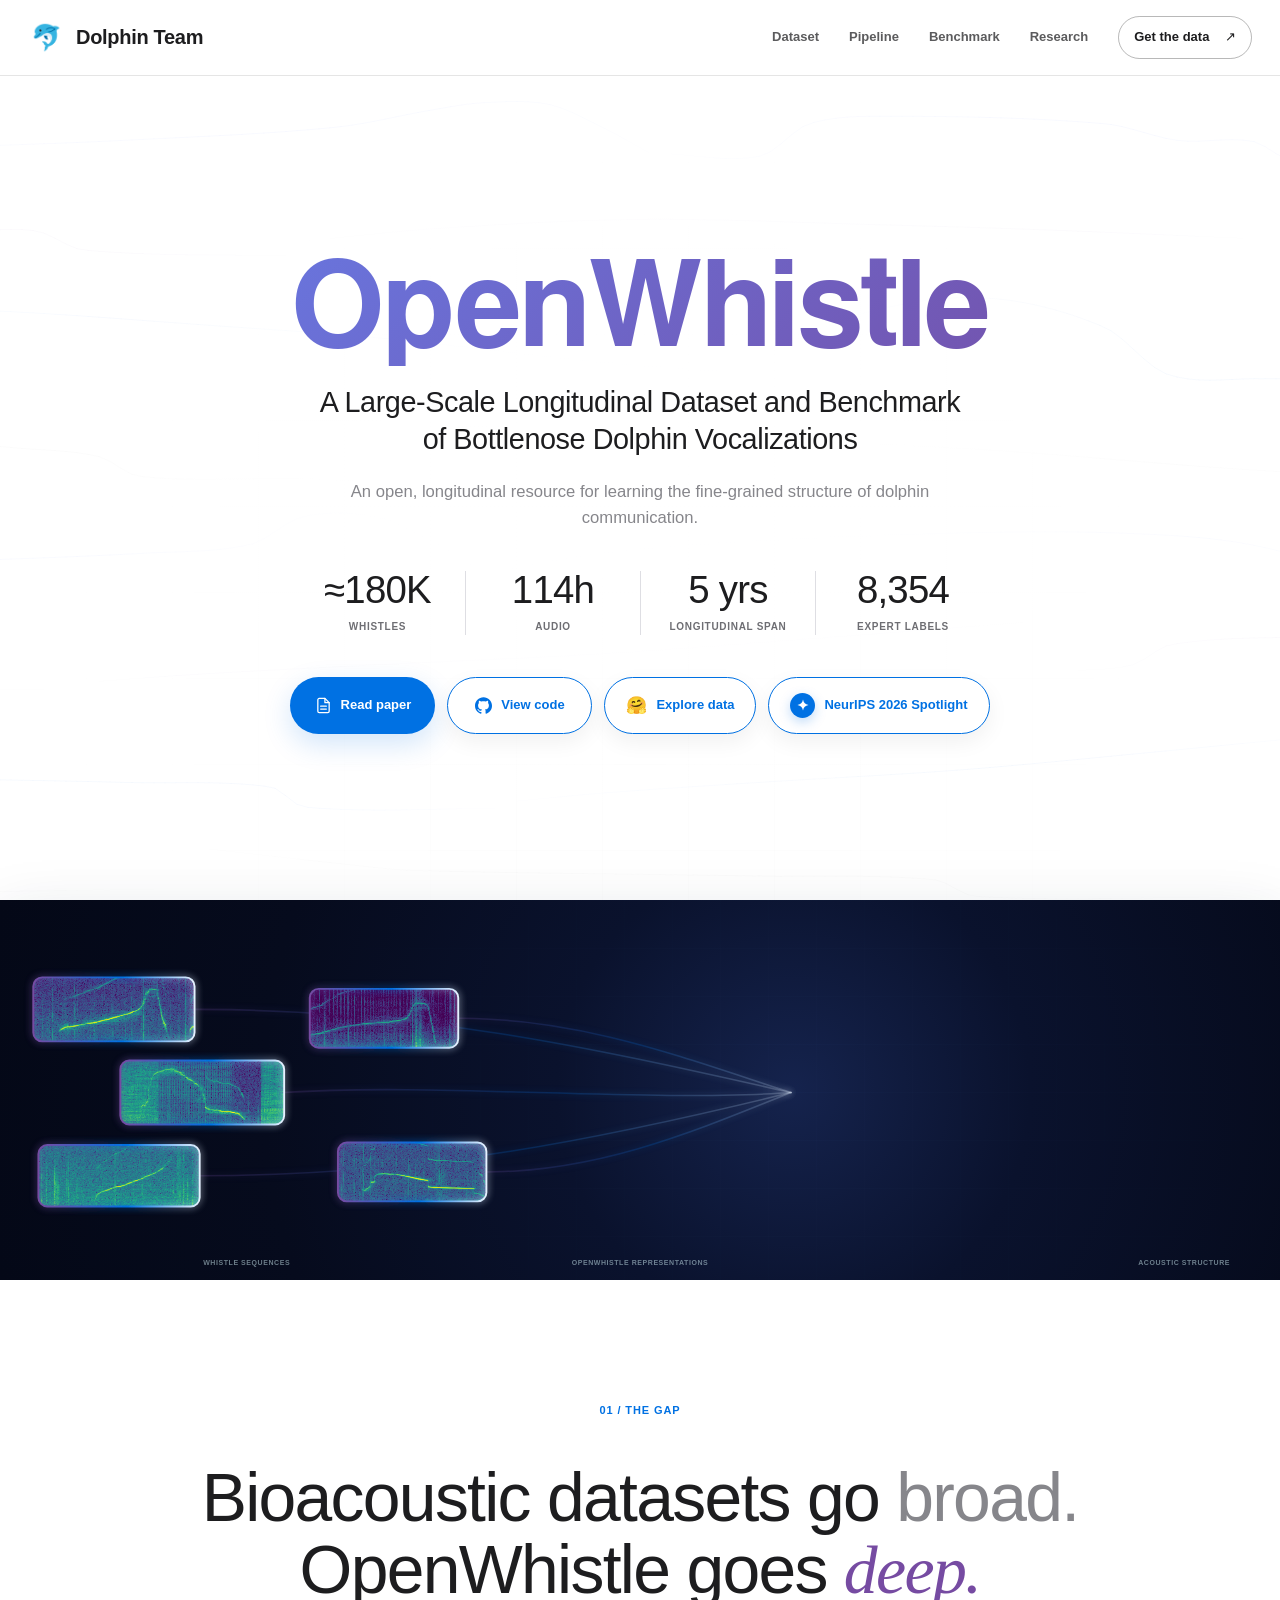
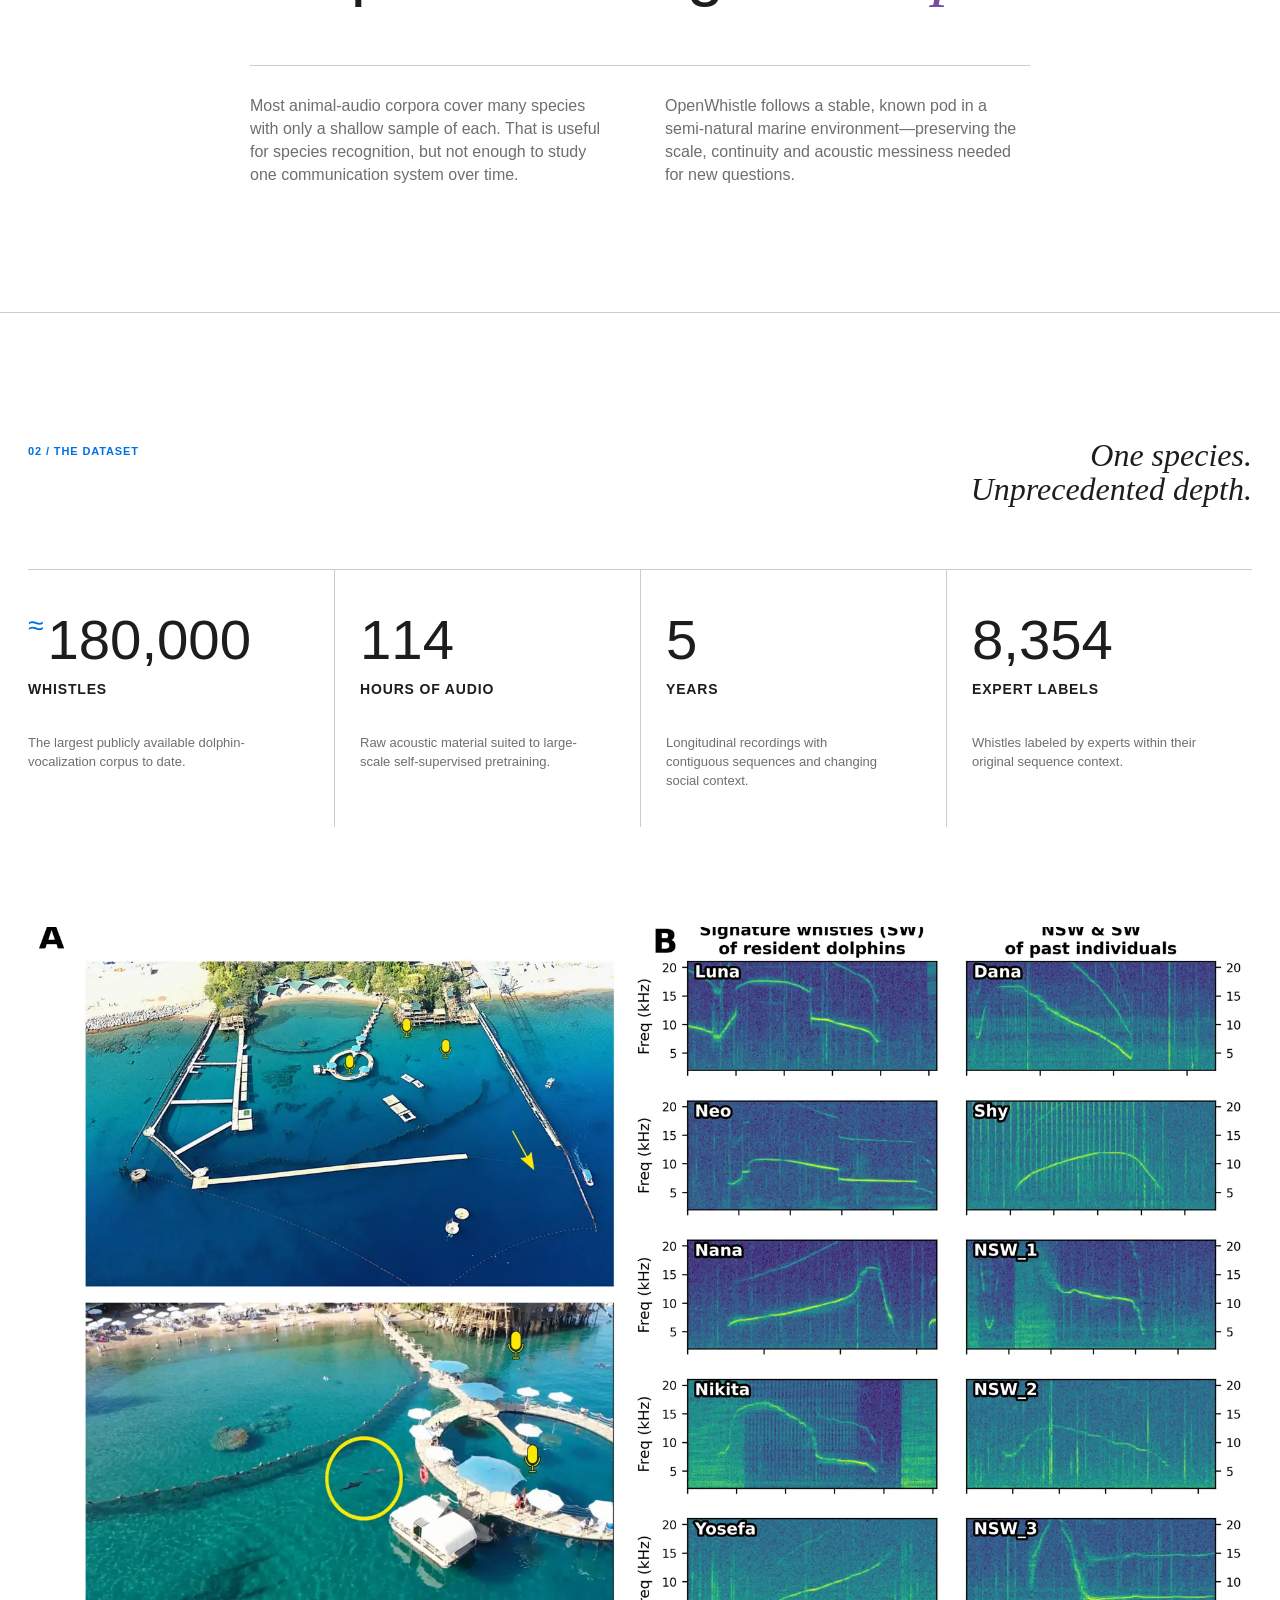
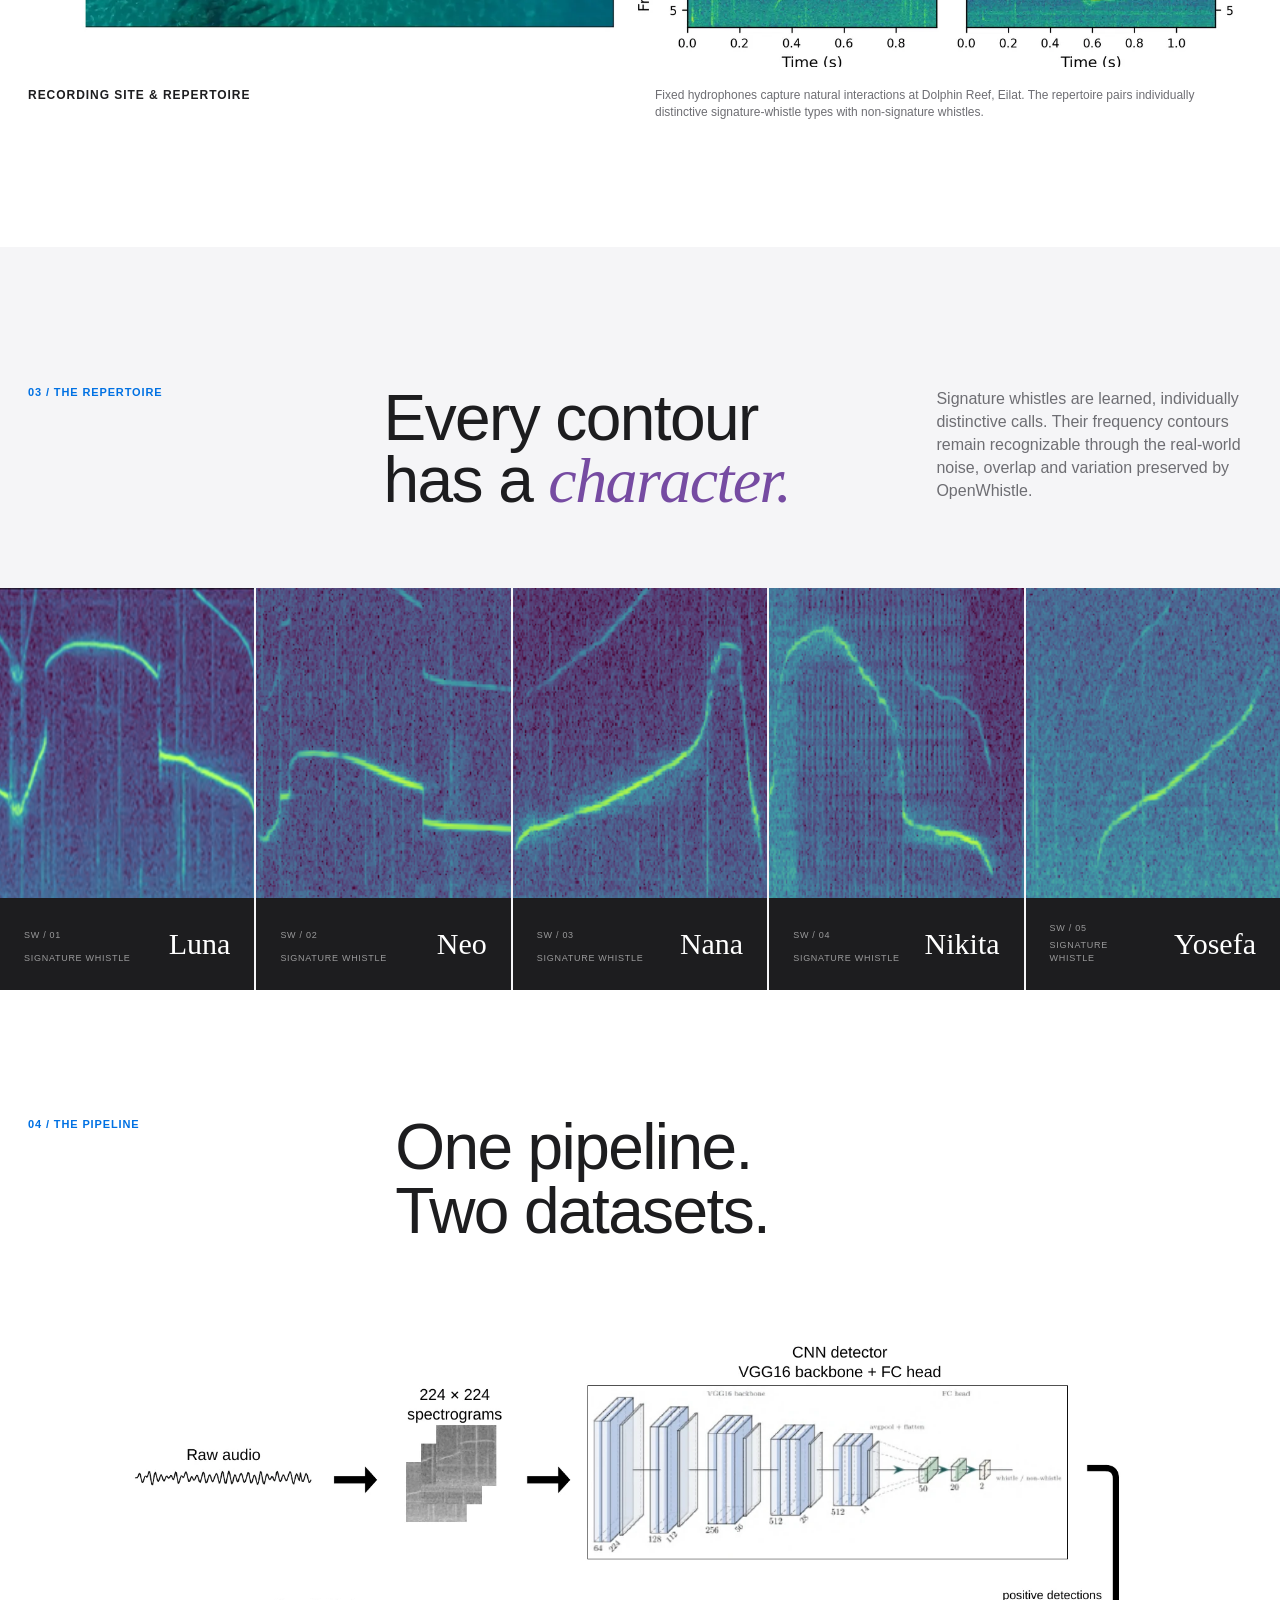
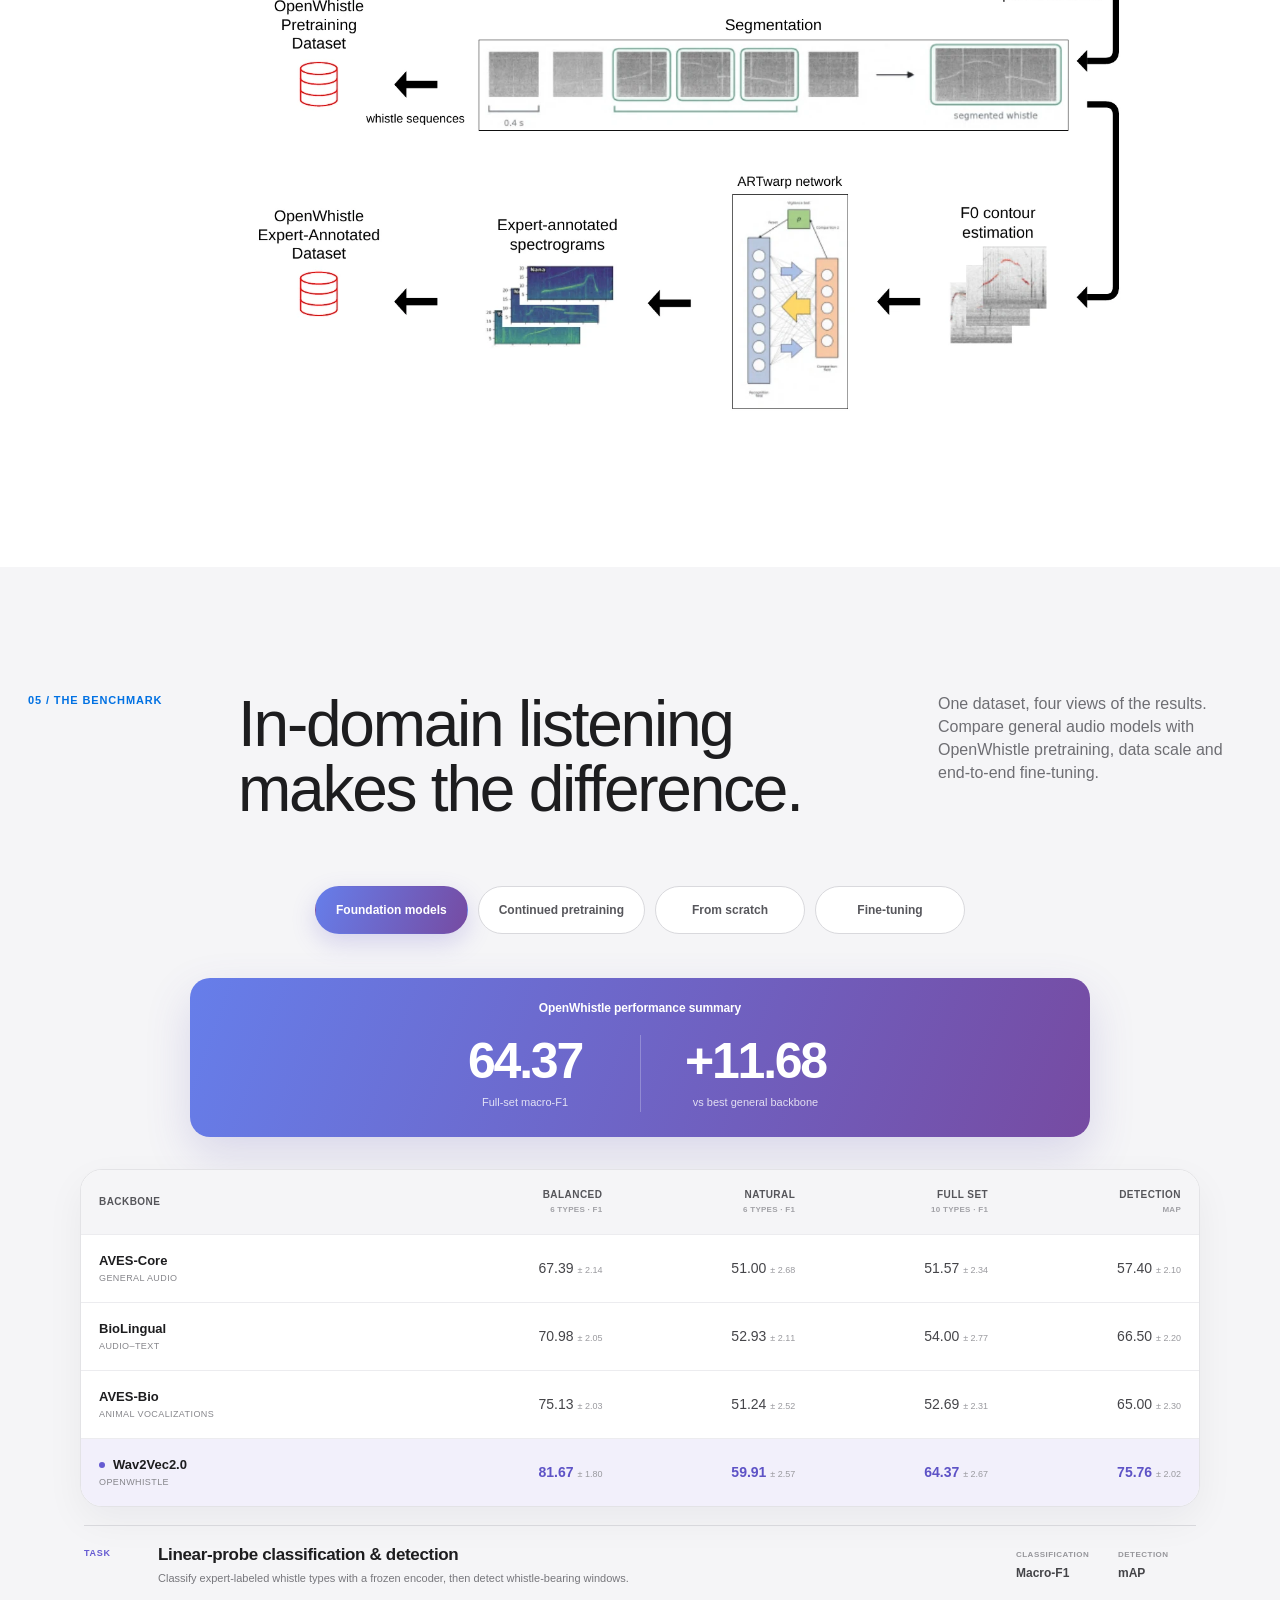
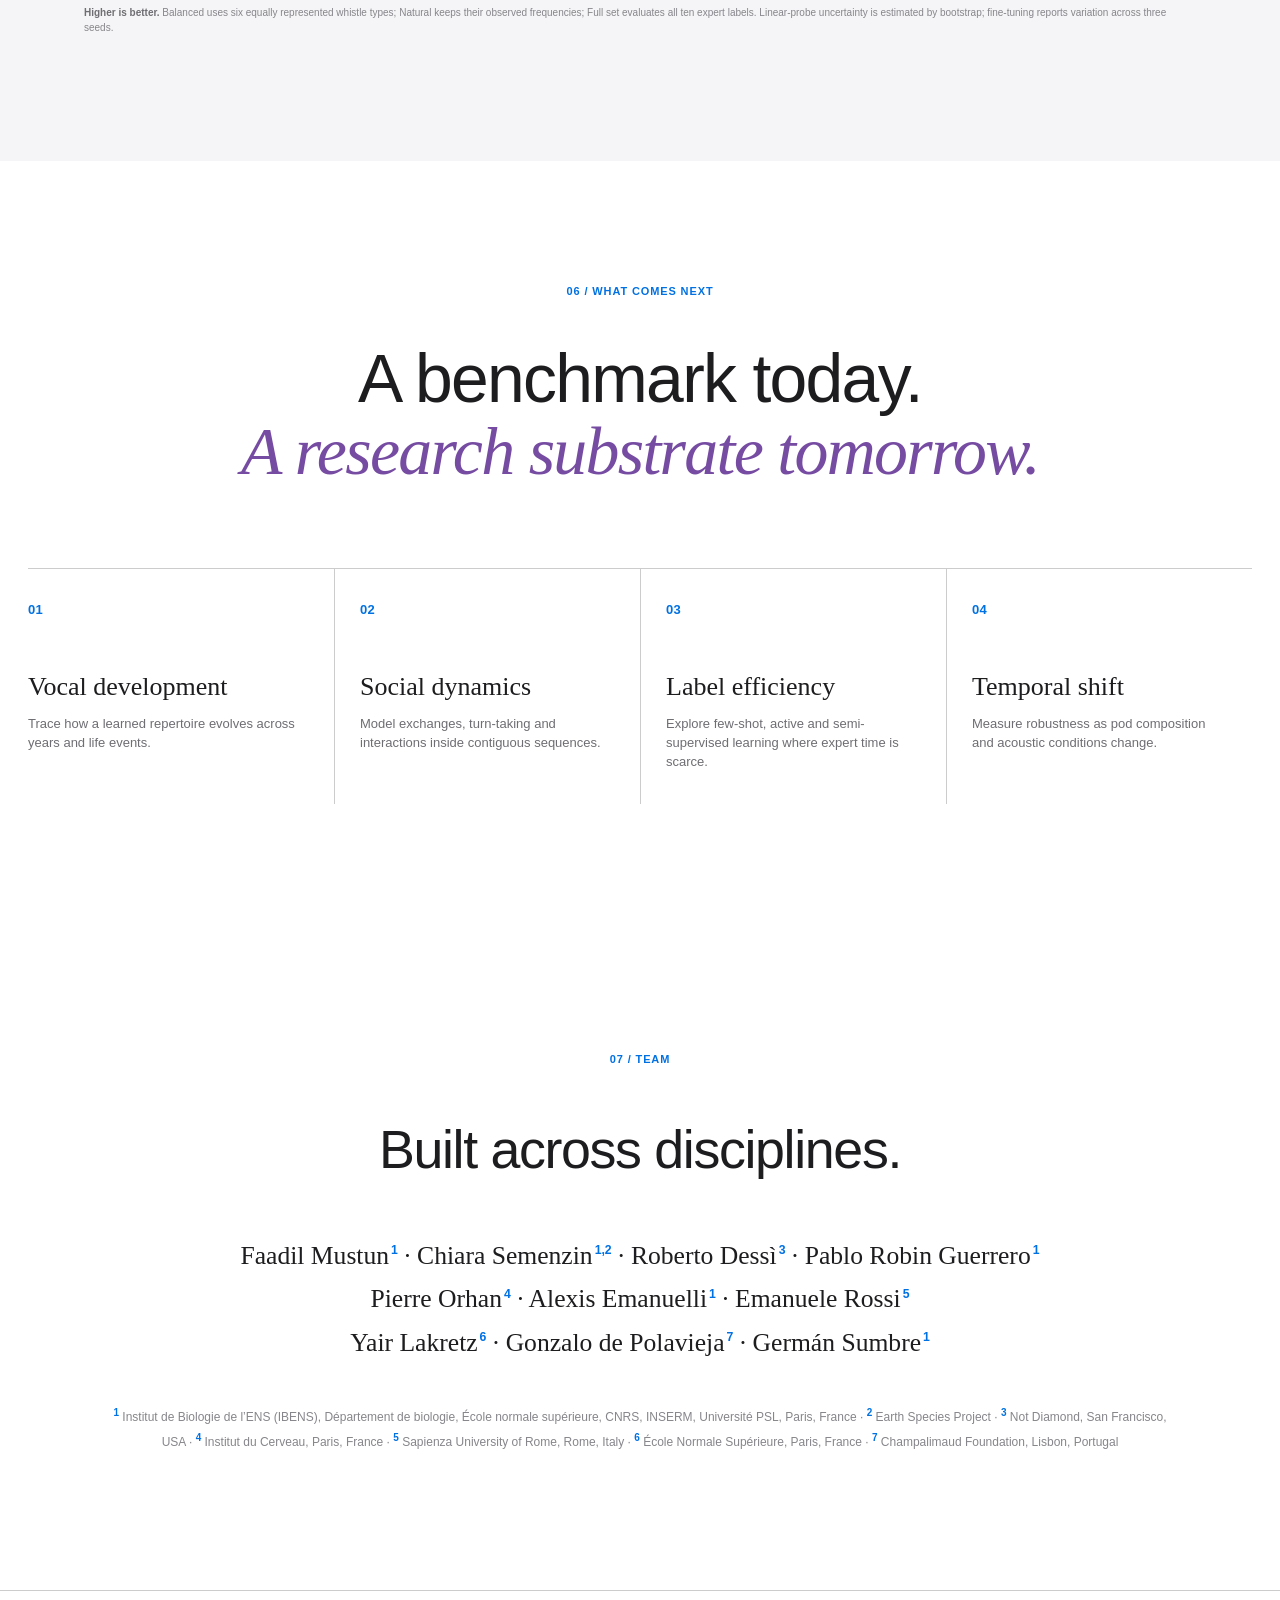
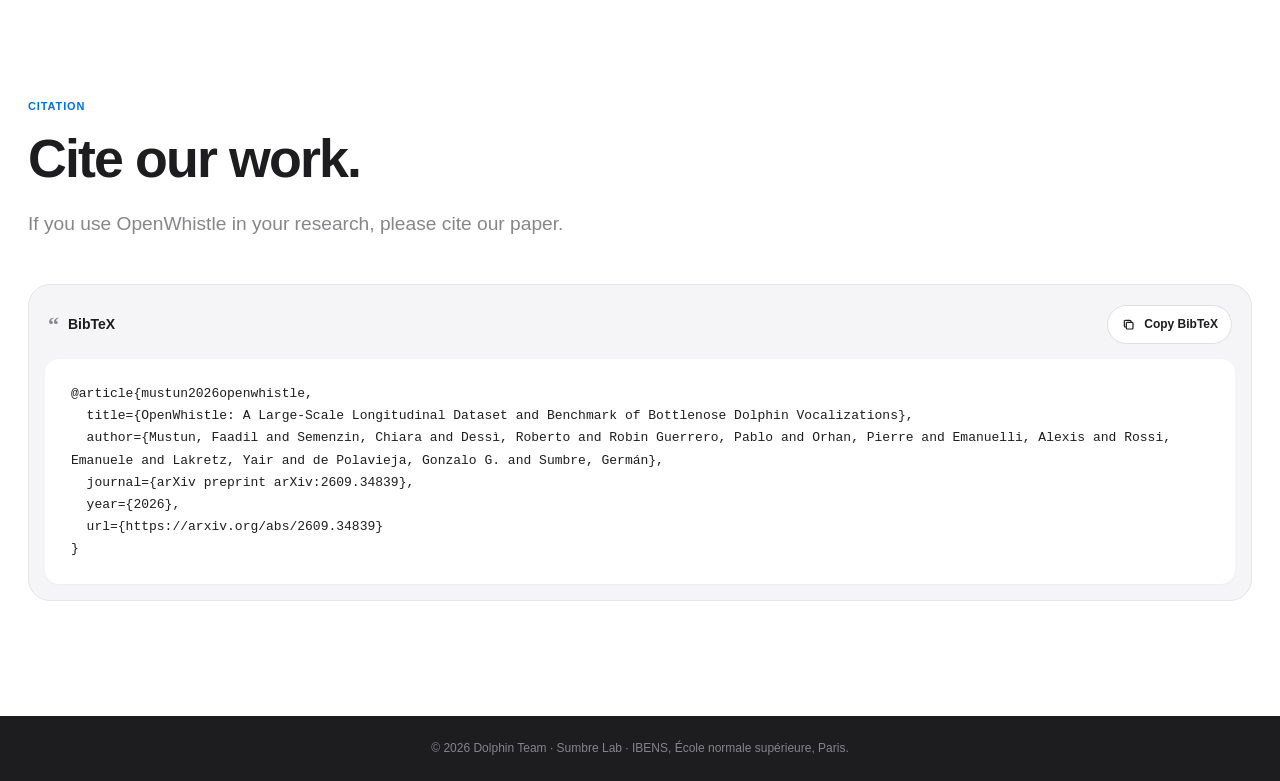
==== openwhistle/index.html @ 1508cc77 "Disambiguate Wav2Vec2 data-scale results" ====
<!doctype html>
<html lang="en">
  <head>
    <meta charset="UTF-8" />
    <meta name="viewport" content="width=device-width, initial-scale=1.0" />
    <meta name="description" content="OpenWhistle is a large-scale, longitudinal dataset and benchmark for bottlenose dolphin vocalizations." />
    <meta name="theme-color" content="#ffffff" />
    <title>OpenWhistle</title>
    <link rel="stylesheet" href="../styles.css?v=174" />
  </head>
  <body>
    <div class="progress" aria-hidden="true"><span></span></div>

    <header class="site-header">
      <a class="brand" href="../" aria-label="Dolphin Team home">
        <span class="brand-dolphin" aria-hidden="true">🐬</span>
        <span>Dolphin Team</span>
      </a>
      <button class="menu-toggle" aria-expanded="false" aria-controls="site-nav"><span></span><span></span></button>
      <nav id="site-nav" aria-label="Main navigation">
        <a href="#dataset">Dataset</a>
        <a href="#pipeline">Pipeline</a>
        <a href="#benchmark">Benchmark</a>
        <a href="#research">Research</a>
        <a class="nav-cta" href="https://huggingface.co/collections/dolphinteam/neurips26-openwhistle" target="_blank" rel="noreferrer">Get the data <span>↗</span></a>
      </nav>
    </header>

    <main id="top">
      <section class="hero">
        <canvas id="heroWhistleCanvas" class="hero-lines" aria-hidden="true"></canvas>
        <div class="hero-copy reveal">
          <div class="hero-stage">
          <h1><span class="paper-name">OpenWhistle</span></h1>
          <p class="paper-title">A Large-Scale Longitudinal Dataset and Benchmark<br class="desktop-break" /> of Bottlenose Dolphin Vocalizations</p>
          <p class="hero-deck">An open, longitudinal resource for learning the fine-grained structure of dolphin communication.</p>
          <div class="whistle-network" aria-label="Dolphin whistle spectrograms flowing through a learned representation and converging into a continuous digital signal">
            <svg viewBox="0 0 1000 220" preserveAspectRatio="xMidYMid meet" aria-hidden="true">
              <defs>
                <linearGradient id="stream-gradient" x1="0" x2="1">
                  <stop offset="0" stop-color="#764ba2" />
                  <stop offset=".55" stop-color="#0071e3" />
                  <stop offset="1" stop-color="#e6f2ff" />
                </linearGradient>
                <linearGradient id="scan-gradient" x1="0" x2="1">
                  <stop offset="0" stop-color="#dff9ff" stop-opacity="0" />
                  <stop offset=".42" stop-color="#9ce9ff" stop-opacity=".16" />
                  <stop offset=".5" stop-color="#ffffff" stop-opacity=".98" />
                  <stop offset=".58" stop-color="#9ce9ff" stop-opacity=".16" />
                  <stop offset="1" stop-color="#9ce9ff" stop-opacity="0" />
                </linearGradient>
                <filter id="soft-glow" x="-40%" y="-100%" width="180%" height="300%">
                  <feGaussianBlur stdDeviation="3" result="blur" />
                  <feMerge><feMergeNode in="blur" /><feMergeNode in="SourceGraphic" /></feMerge>
                </filter>
                <clipPath id="tile-a"><rect x="26" y="22" width="126" height="50" rx="7" /></clipPath>
                <clipPath id="tile-b"><rect x="94" y="87" width="128" height="50" rx="7" /></clipPath>
                <clipPath id="tile-c"><rect x="30" y="153" width="126" height="48" rx="7" /></clipPath>
                <clipPath id="tile-d"><rect x="242" y="31" width="116" height="46" rx="7" /></clipPath>
                <clipPath id="tile-e"><rect x="264" y="151" width="116" height="46" rx="7" /></clipPath>
                <clipPath id="output-reveal-clip">
                  <rect x="618" y="18" width="0" height="176">
                    <animate attributeName="width" dur="8.2s" repeatCount="indefinite" calcMode="linear"
                      keyTimes="0;.4;.74;.9;1" values="0;0;380;380;380" />
                  </rect>
                </clipPath>
              </defs>

              <rect width="1000" height="220" fill="transparent" />
              <g class="network-streams">
                <path pathLength="1" d="M152 47 C332 47 466 78 618 112" />
                <path pathLength="1" d="M222 112 C340 104 500 120 618 112" />
                <path pathLength="1" d="M156 177 C334 177 475 147 618 112" />
                <path pathLength="1" d="M358 54 C456 54 537 86 618 112" />
                <path pathLength="1" d="M380 174 C470 174 548 140 618 112" />
              </g>
              <g class="stream-energy">
                <path pathLength="1" d="M152 47 C332 47 466 78 618 112" />
                <path pathLength="1" d="M222 112 C340 104 500 120 618 112" />
                <path pathLength="1" d="M156 177 C334 177 475 147 618 112" />
                <path pathLength="1" d="M358 54 C456 54 537 86 618 112" />
                <path pathLength="1" d="M380 174 C470 174 548 140 618 112" />
              </g>
              <g class="representation-particles">
                <circle r="2.2"><animateMotion dur="8.2s" repeatCount="indefinite" calcMode="linear" keyPoints="0;0;1;1" keyTimes="0;.22;.47;1" path="M152 47 C332 47 466 78 618 112" /></circle>
                <circle r="2.2"><animateMotion dur="8.2s" repeatCount="indefinite" calcMode="linear" keyPoints="0;0;1;1" keyTimes="0;.23;.48;1" path="M222 112 C340 104 500 120 618 112" /></circle>
                <circle r="2.2"><animateMotion dur="8.2s" repeatCount="indefinite" calcMode="linear" keyPoints="0;0;1;1" keyTimes="0;.24;.49;1" path="M156 177 C334 177 475 147 618 112" /></circle>
                <circle r="2.2"><animateMotion dur="8.2s" repeatCount="indefinite" calcMode="linear" keyPoints="0;0;1;1" keyTimes="0;.25;.48;1" path="M358 54 C456 54 537 86 618 112" /></circle>
                <circle r="2.2"><animateMotion dur="8.2s" repeatCount="indefinite" calcMode="linear" keyPoints="0;0;1;1" keyTimes="0;.26;.49;1" path="M380 174 C470 174 548 140 618 112" /></circle>
              </g>

              <g class="signal-token token-a">
                <image href="../assets/images/whistles/nana.png" x="26" y="22" width="126" height="50" preserveAspectRatio="none" clip-path="url(#tile-a)" />
                <rect class="spectro-scan" x="25" y="22" width="6" height="50" rx="2" clip-path="url(#tile-a)" />
                <rect x="26" y="22" width="126" height="50" rx="7" />
              </g>
              <g class="signal-token token-b">
                <image href="../assets/images/whistles/nikita.png" x="94" y="87" width="128" height="50" preserveAspectRatio="none" clip-path="url(#tile-b)" />
                <rect class="spectro-scan" x="93" y="87" width="6" height="50" rx="2" clip-path="url(#tile-b)" />
                <rect x="94" y="87" width="128" height="50" rx="7" />
              </g>
              <g class="signal-token token-c">
                <image href="../assets/images/whistles/yosefa.png" x="30" y="153" width="126" height="48" preserveAspectRatio="none" clip-path="url(#tile-c)" />
                <rect class="spectro-scan" x="29" y="153" width="6" height="48" rx="2" clip-path="url(#tile-c)" />
                <rect x="30" y="153" width="126" height="48" rx="7" />
              </g>
              <g class="signal-token token-d">
                <image href="../assets/images/whistles/extra-1.png" x="242" y="31" width="116" height="46" preserveAspectRatio="none" clip-path="url(#tile-d)" />
                <rect class="spectro-scan" x="241" y="31" width="6" height="46" rx="2" clip-path="url(#tile-d)" />
                <rect x="242" y="31" width="116" height="46" rx="7" />
              </g>
              <g class="signal-token token-e">
                <image href="../assets/images/whistles/extra-2.png" x="264" y="151" width="116" height="46" preserveAspectRatio="none" clip-path="url(#tile-e)" />
                <rect class="spectro-scan" x="263" y="151" width="6" height="46" rx="2" clip-path="url(#tile-e)" />
                <rect x="264" y="151" width="116" height="46" rx="7" />
              </g>

              <g class="network-output">
                <circle class="convergence-halo" cx="618" cy="112" r="7" />
                <circle class="convergence-ring ring-a" cx="618" cy="112" r="8" />
                <circle class="convergence-ring ring-b" cx="618" cy="112" r="8" />
                <circle class="convergence-ring ring-c" cx="618" cy="112" r="8" />
                <g class="output-drawn" clip-path="url(#output-reveal-clip)">
                  <path class="output-underlay" d="M618 112 C660 112 690 110 725 98 C755 88 775 65 794 50 C812 35 827 42 836 69 C844 96 848 140 864 152 C880 164 895 134 906 100 C918 65 931 48 946 62 C960 78 968 118 979 107 C988 97 993 82 998 88"/>
                  <path class="output-glow" d="M618 112 C660 112 690 110 725 98 C755 88 775 65 794 50 C812 35 827 42 836 69 C844 96 848 140 864 152 C880 164 895 134 906 100 C918 65 931 48 946 62 C960 78 968 118 979 107 C988 97 993 82 998 88"/>
                  <path class="output-wave" d="M618 112 C660 112 690 110 725 98 C755 88 775 65 794 50 C812 35 827 42 836 69 C844 96 848 140 864 152 C880 164 895 134 906 100 C918 65 931 48 946 62 C960 78 968 118 979 107 C988 97 993 82 998 88"/>
                </g>
                <circle class="output-head" r="3.1">
                  <animateMotion dur="8.2s" repeatCount="indefinite" calcMode="linear"
                    keyPoints="0;0;.16764;.36562;.71006;1;1" keyTimes="0;.4;.485;.57;.655;.74;1"
                    path="M618 112 C660 112 690 110 725 98 C755 88 775 65 794 50 C812 35 827 42 836 69 C844 96 848 140 864 152 C880 164 895 134 906 100 C918 65 931 48 946 62 C960 78 968 118 979 107 C988 97 993 82 998 88" />
                </circle>
                <path class="output-pulse" pathLength="1" d="M618 112 C660 112 690 110 725 98 C755 88 775 65 794 50 C812 35 827 42 836 69 C844 96 848 140 864 152 C880 164 895 134 906 100 C918 65 931 48 946 62 C960 78 968 118 979 107 C988 97 993 82 998 88">
                </path>
              </g>
            </svg>
            <div class="network-labels"><span>Whistle sequences</span><span>OpenWhistle representations</span><span>Acoustic structure</span></div>
          </div>
          <div class="hero-metrics" aria-label="Dataset statistics">
            <div><strong>≈180K</strong><span>Whistles</span></div>
            <div><strong>114h</strong><span>Audio</span></div>
            <div><strong>5 yrs</strong><span>Longitudinal span</span></div>
            <div><strong>8,354</strong><span>Expert labels</span></div>
          </div>
          <div class="hero-actions">
            <a class="button button-primary" href="https://arxiv.org/abs/2609.34839" target="_blank" rel="noreferrer"><svg class="button-icon" viewBox="0 0 24 24" aria-hidden="true"><path d="M14 2H6a2 2 0 0 0-2 2v16a2 2 0 0 0 2 2h12a2 2 0 0 0 2-2V8Z"/><path d="M14 2v6h6M8 13h8M8 17h8"/></svg> Read paper</a>
            <a class="button button-ghost" href="https://github.com/sumbre-lab/OpenWhistle" target="_blank" rel="noreferrer"><svg class="button-icon button-icon-fill" viewBox="0 0 24 24" aria-hidden="true"><path d="M12 .297C5.37.297 0 5.67 0 12.297c0 5.303 3.438 9.8 8.205 11.385.6.113.82-.258.82-.577 0-.285-.01-1.04-.015-2.04-3.338.724-4.042-1.61-4.042-1.61-.546-1.387-1.333-1.756-1.333-1.756-1.087-.744.084-.729.084-.729 1.205.084 1.838 1.236 1.838 1.236 1.07 1.835 2.809 1.305 3.495.998.108-.776.417-1.305.76-1.605-2.665-.3-5.466-1.332-5.466-5.93 0-1.31.465-2.38 1.235-3.22-.135-.303-.54-1.523.105-3.176 0 0 1.005-.322 3.3 1.23.96-.267 1.98-.399 3-.405 1.02.006 2.04.138 3 .405 2.28-1.552 3.285-1.23 3.285-1.23.645 1.653.24 2.873.12 3.176.765.84 1.23 1.91 1.23 3.22 0 4.61-2.805 5.625-5.475 5.92.42.36.81 1.096.81 2.22 0 1.606-.015 2.896-.015 3.286 0 .315.21.69.825.57C20.565 22.092 24 17.592 24 12.297 24 5.67 18.627.297 12 .297Z"/></svg> View code</a>
            <a class="button button-ghost" href="https://huggingface.co/collections/dolphinteam/neurips26-openwhistle" target="_blank" rel="noreferrer"><span class="button-emoji" aria-hidden="true">🤗</span> Explore data</a>
            <span class="button button-ghost spotlight-action"><span class="spotlight-mark" aria-hidden="true"><svg viewBox="0 0 24 24"><path d="M12 1C13.4 7.6 16.4 10.6 23 12C16.4 13.4 13.4 16.4 12 23C10.6 16.4 7.6 13.4 1 12C7.6 10.6 10.6 7.6 12 1Z"/></svg></span> NeurIPS 2026 Spotlight</span>
          </div>
          </div>
        </div>
      </section>

      <section class="statement section-pad">
        <p class="section-index">01 / THE GAP</p>
        <h2 class="reveal">Bioacoustic datasets go <span>broad.</span><br />OpenWhistle goes <em>deep.</em></h2>
        <div class="statement-grid reveal">
          <p>Most animal-audio corpora cover many species with only a shallow sample of each. That is useful for species recognition, but not enough to study one communication system over time.</p>
          <p>OpenWhistle follows a stable, known pod in a semi-natural marine environment—preserving the scale, continuity and acoustic messiness needed for new questions.</p>
        </div>
      </section>

      <section class="numbers section-pad" id="dataset">
        <div class="section-heading">
          <p class="section-index">02 / THE DATASET</p>
          <p class="section-kicker">One species.<br />Unprecedented depth.</p>
        </div>
        <div class="metrics-grid">
          <article class="metric reveal"><span class="metric-no" data-count="180000">180,000</span><h3>whistles</h3><p>The largest publicly available dolphin-vocalization corpus to date.</p></article>
          <article class="metric reveal"><span class="metric-no" data-count="114">114</span><h3>hours of audio</h3><p>Raw acoustic material suited to large-scale self-supervised pretraining.</p></article>
          <article class="metric reveal"><span class="metric-no" data-count="5">5</span><h3>years</h3><p>Longitudinal recordings with contiguous sequences and changing social context.</p></article>
          <article class="metric reveal"><span class="metric-no" data-count="8354">8,354</span><h3>expert labels</h3><p>Whistles labeled by experts within their original sequence context.</p></article>
        </div>
        <figure class="feature-figure reveal">
          <img src="../assets/images/dataset/site-and-repertoire.webp" alt="Dolphin Reef recording site and representative signature and non-signature whistle spectrograms" />
          <figcaption><span>Recording site & repertoire</span><p>Fixed hydrophones capture natural interactions at Dolphin Reef, Eilat. The repertoire pairs individually distinctive signature-whistle types with non-signature whistles.</p></figcaption>
        </figure>
      </section>

      <section class="sound-gallery">
        <div class="sound-intro section-pad reveal">
          <p class="section-index">03 / THE REPERTOIRE</p>
          <h2>Every contour<br />has a <em>character.</em></h2>
          <p>Signature whistles are learned, individually distinctive calls. Their frequency contours remain recognizable through the real-world noise, overlap and variation preserved by OpenWhistle.</p>
        </div>
        <div class="whistle-cards" role="list">
          <article class="whistle-card luna-card" role="listitem"><div class="whistle-art"><img src="../assets/images/whistles/luna.png?v=5" alt="Spectrogram of Luna&apos;s signature whistle" /></div><div><span>SW / 01</span><strong>Luna</strong><small>Signature whistle</small></div></article>
          <article class="whistle-card" role="listitem"><div class="whistle-art"><img src="../assets/images/whistles/neo.png" alt="Spectrogram of Neo&apos;s signature whistle" /></div><div><span>SW / 02</span><strong>Neo</strong><small>Signature whistle</small></div></article>
          <article class="whistle-card" role="listitem"><div class="whistle-art"><img src="../assets/images/whistles/nana.png" alt="Spectrogram of Nana's rising signature whistle" /></div><div><span>SW / 03</span><strong>Nana</strong><small>Signature whistle</small></div></article>
          <article class="whistle-card" role="listitem"><div class="whistle-art"><img src="../assets/images/whistles/nikita.png" alt="Spectrogram of Nikita's signature whistle" /></div><div><span>SW / 04</span><strong>Nikita</strong><small>Signature whistle</small></div></article>
          <article class="whistle-card" role="listitem"><div class="whistle-art"><img src="../assets/images/whistles/yosefa.png" alt="Spectrogram of Yosefa's signature whistle" /></div><div><span>SW / 05</span><strong>Yosefa</strong><small>Signature whistle</small></div></article>
        </div>
      </section>

      <section class="pipeline section-pad" id="pipeline">
        <div class="section-heading pipeline-heading">
          <p class="section-index">04 / THE PIPELINE</p>
          <h2>One pipeline.<br />Two datasets.</h2>
        </div>

        <figure class="paper-pipeline-figure reveal">
          <div class="paper-pipeline-scroll">
            <img src="../assets/images/pipeline/paper-pipeline.webp" alt="OpenWhistle dataset construction pipeline from raw audio through CNN detection and segmentation to the pretraining and expert-annotated datasets" />
          </div>
        </figure>
      </section>

      <section class="benchmark section-pad" id="benchmark">
        <div class="section-heading light">
          <p class="section-index">05 / THE BENCHMARK</p>
          <h2>In-domain listening<br />makes the difference.</h2>
          <p>One dataset, four views of the results. Compare general audio models with OpenWhistle pretraining, data scale and end-to-end fine-tuning.</p>
        </div>

        <div class="benchmark-results reveal" data-benchmark-results>
          <div class="benchmark-result-tabs" role="tablist" aria-label="Benchmark result family">
            <button class="active" id="result-tab-foundation" type="button" role="tab" aria-selected="true" aria-controls="result-panel-foundation" data-result-tab="foundation">Foundation models</button>
            <button id="result-tab-continued" type="button" role="tab" aria-selected="false" aria-controls="result-panel-continued" data-result-tab="continued">Continued pretraining</button>
            <button id="result-tab-scratch" type="button" role="tab" aria-selected="false" aria-controls="result-panel-scratch" data-result-tab="scratch">From scratch</button>
            <button id="result-tab-finetuning" type="button" role="tab" aria-selected="false" aria-controls="result-panel-finetuning" data-result-tab="finetuning">Fine-tuning</button>
          </div>

          <section class="benchmark-result-panel active" id="result-panel-foundation" role="tabpanel" aria-labelledby="result-tab-foundation" data-result-panel="foundation">
            <div class="benchmark-performance-summary">
              <p>OpenWhistle performance summary</p>
              <div><article><strong>64.37</strong><span>Full-set macro-F1</span></article><article><strong>+11.68</strong><span>vs best general backbone</span></article></div>
            </div>
            <div class="results-table-scroll">
              <table class="results-table">
                <thead><tr><th scope="col">Backbone</th><th scope="col">Balanced<small>6 types · F1</small></th><th scope="col">Natural<small>6 types · F1</small></th><th scope="col">Full set<small>10 types · F1</small></th><th scope="col">Detection<small>mAP</small></th></tr></thead>
                <tbody>
                  <tr><th scope="row"><strong>AVES-Core</strong><span>general audio</span></th><td>67.39 <small>± 2.14</small></td><td>51.00 <small>± 2.68</small></td><td>51.57 <small>± 2.34</small></td><td>57.40 <small>± 2.10</small></td></tr>
                  <tr><th scope="row"><strong>BioLingual</strong><span>audio–text</span></th><td>70.98 <small>± 2.05</small></td><td>52.93 <small>± 2.11</small></td><td>54.00 <small>± 2.77</small></td><td>66.50 <small>± 2.20</small></td></tr>
                  <tr><th scope="row"><strong>AVES-Bio</strong><span>animal vocalizations</span></th><td>75.13 <small>± 2.03</small></td><td>51.24 <small>± 2.52</small></td><td>52.69 <small>± 2.31</small></td><td>65.00 <small>± 2.30</small></td></tr>
                  <tr class="result-highlight"><th scope="row"><strong>Wav2Vec2.0</strong><span>OpenWhistle</span></th><td class="result-best">81.67 <small>± 1.80</small></td><td class="result-best">59.91 <small>± 2.57</small></td><td class="result-best">64.37 <small>± 2.67</small></td><td class="result-best">75.76 <small>± 2.02</small></td></tr>
                </tbody>
              </table>
            </div>
            <div class="benchmark-task"><span>Task</span><div><h3>Linear-probe classification &amp; detection</h3><p>Classify expert-labeled whistle types with a frozen encoder, then detect whistle-bearing windows.</p></div><dl><div><dt>Classification</dt><dd>Macro-F1</dd></div><div><dt>Detection</dt><dd>mAP</dd></div></dl></div>
          </section>

          <section class="benchmark-result-panel" id="result-panel-continued" role="tabpanel" aria-labelledby="result-tab-continued" data-result-panel="continued" hidden>
            <div class="benchmark-performance-summary">
              <p>Best continued-pretraining result</p>
              <div><article><strong>63.53</strong><span>Full-set macro-F1</span></article><article><strong>+10.84</strong><span>vs off-the-shelf AVES-Bio</span></article></div>
            </div>
            <div class="results-table-scroll">
              <table class="results-table">
                <thead><tr><th scope="col">Checkpoint</th><th scope="col">Balanced<small>6 types · F1</small></th><th scope="col">Natural<small>6 types · F1</small></th><th scope="col">Full set<small>10 types · F1</small></th><th scope="col">Detection<small>mAP</small></th></tr></thead>
                <tbody>
                  <tr><th scope="row"><strong>AVES-Bio + OW</strong><span>10% of data</span></th><td>70.40 <small>± 2.14</small></td><td>50.03 <small>± 2.66</small></td><td>47.99 <small>± 2.32</small></td><td>65.43 <small>± 2.21</small></td></tr>
                  <tr><th scope="row"><strong>AVES-Bio + OW</strong><span>50% of data</span></th><td>67.12 <small>± 2.16</small></td><td>50.73 <small>± 2.53</small></td><td>50.27 <small>± 2.58</small></td><td>64.14 <small>± 2.22</small></td></tr>
                  <tr><th scope="row"><strong>AVES-Bio + OW</strong><span>100% of data</span></th><td>70.14 <small>± 2.13</small></td><td>53.01 <small>± 2.63</small></td><td>51.54 <small>± 2.54</small></td><td>68.49 <small>± 2.08</small></td></tr>
                  <tr><th scope="row"><strong>AVES-Bio + OW · BTB3</strong><span>10% of data</span></th><td>78.08 <small>± 1.94</small></td><td>56.05 <small>± 2.48</small></td><td>57.86 <small>± 2.79</small></td><td>69.91 <small>± 2.06</small></td></tr>
                  <tr><th scope="row"><strong>AVES-Bio + OW · BTB3</strong><span>50% of data</span></th><td>78.11 <small>± 1.92</small></td><td>56.98 <small>± 2.52</small></td><td>58.15 <small>± 2.60</small></td><td>71.19 <small>± 1.98</small></td></tr>
                  <tr class="result-highlight"><th scope="row"><strong>AVES-Bio + OW · BTB3</strong><span>100% of data</span></th><td class="result-best">80.60 <small>± 1.84</small></td><td class="result-best">58.91 <small>± 2.86</small></td><td class="result-best">63.53 <small>± 2.93</small></td><td class="result-best">73.93 <small>± 2.13</small></td></tr>
                </tbody>
              </table>
            </div>
            <div class="benchmark-task"><span>Task</span><div><h3>Classification &amp; detection after adaptation</h3><p>Continue pretraining AVES-Bio on unlabeled OpenWhistle audio, then evaluate the adapted frozen encoder.</p></div><dl><div><dt>Classification</dt><dd>Macro-F1</dd></div><div><dt>Detection</dt><dd>mAP</dd></div></dl></div>
          </section>

          <section class="benchmark-result-panel" id="result-panel-scratch" role="tabpanel" aria-labelledby="result-tab-scratch" data-result-panel="scratch" hidden>
            <div class="benchmark-performance-summary">
              <p>Data-scale summary</p>
              <div><article><strong>80.80</strong><span>Detection mAP</span></article><article><strong>+4.04</strong><span>Full-set F1 vs 50% data</span></article></div>
            </div>
            <div class="results-table-scroll">
              <table class="results-table">
                <thead><tr><th scope="col">Checkpoint</th><th scope="col">Balanced<small>6 types · F1</small></th><th scope="col">Natural<small>6 types · F1</small></th><th scope="col">Full set<small>10 types · F1</small></th><th scope="col">Detection<small>mAP</small></th></tr></thead>
                <tbody>
                  <tr><th scope="row"><strong>Wav2Vec2.0</strong><span>10% · 40k steps</span></th><td>34.78 <small>± 2.18</small></td><td>22.11 <small>± 1.37</small></td><td>22.65 <small>± 1.07</small></td><td>20.76 <small>± 1.34</small></td></tr>
                  <tr><th scope="row"><strong>Wav2Vec2.0</strong><span>50% · 200k steps</span></th><td>77.66 <small>± 1.98</small></td><td>59.34 <small>± 2.99</small></td><td>56.53 <small>± 2.61</small></td><td>77.03 <small>± 2.09</small></td></tr>
                  <tr class="result-highlight"><th scope="row"><strong>Wav2Vec2.0</strong><span>100% · 400k steps</span></th><td class="result-best">80.83 <small>± 1.87</small></td><td class="result-best">61.22 <small>± 3.04</small></td><td class="result-best">60.57 <small>± 2.98</small></td><td class="result-best">80.80 <small>± 1.91</small></td></tr>
                </tbody>
              </table>
            </div>
            <div class="benchmark-task"><span>Task</span><div><h3>Classification &amp; detection across data scales</h3><p>Pretrain Wav2Vec2.0 from scratch on 10%, 50% and 100% of OpenWhistle, then compare frozen encoders.</p></div><dl><div><dt>Classification</dt><dd>Macro-F1</dd></div><div><dt>Detection</dt><dd>mAP</dd></div></dl></div>
          </section>

          <section class="benchmark-result-panel" id="result-panel-finetuning" role="tabpanel" aria-labelledby="result-tab-finetuning" data-result-panel="finetuning" hidden>
            <div class="benchmark-performance-summary">
              <p>Best end-to-end result</p>
              <div><article><strong>79.60</strong><span>Balanced macro-F1</span></article><article><strong>77.02</strong><span>Detection mAP</span></article></div>
            </div>
            <div class="results-table-scroll">
              <table class="results-table">
                <thead><tr><th scope="col">Backbone</th><th scope="col">Balanced<small>6 types · F1</small></th><th scope="col">Natural<small>6 types · F1</small></th><th scope="col">Full set<small>10 types · F1</small></th><th scope="col">Detection<small>mAP</small></th></tr></thead>
                <tbody>
                  <tr><th scope="row"><strong>AVES-Core</strong><span>end-to-end</span></th><td>77.37 <small>± 0.85</small></td><td>61.24 <small>± 4.58</small></td><td>57.29 <small>± 1.73</small></td><td>74.10 <small>± 1.26</small></td></tr>
                  <tr><th scope="row"><strong>BioLingual</strong><span>end-to-end</span></th><td>78.99 <small>± 1.56</small></td><td>57.55 <small>± 1.46</small></td><td>54.32 <small>± 2.79</small></td><td>72.26 <small>± 0.44</small></td></tr>
                  <tr class="result-highlight"><th scope="row"><strong>AVES-Bio</strong><span>end-to-end</span></th><td class="result-best">79.60 <small>± 0.62</small></td><td class="result-best">62.06 <small>± 0.89</small></td><td class="result-best">59.54 <small>± 1.05</small></td><td class="result-best">77.02 <small>± 1.31</small></td></tr>
                </tbody>
              </table>
            </div>
            <div class="benchmark-task"><span>Task</span><div><h3>End-to-end classification &amp; detection</h3><p>Optimize the encoder and prediction head jointly on expert-labeled OpenWhistle examples.</p></div><dl><div><dt>Classification</dt><dd>Macro-F1</dd></div><div><dt>Detection</dt><dd>mAP</dd></div></dl></div>
          </section>

          <p class="benchmark-results-note"><strong>Higher is better.</strong> Balanced uses six equally represented whistle types; Natural keeps their observed frequencies; Full set evaluates all ten expert labels. Linear-probe uncertainty is estimated by bootstrap; fine-tuning reports variation across three seeds.</p>
        </div>
      </section>

      <section class="research section-pad" id="research">
        <p class="section-index">06 / WHAT COMES NEXT</p>
        <h2 class="reveal">A benchmark today.<br /><em>A research substrate tomorrow.</em></h2>
        <div class="research-grid">
          <article class="reveal"><span>01</span><h3>Vocal development</h3><p>Trace how a learned repertoire evolves across years and life events.</p></article>
          <article class="reveal"><span>02</span><h3>Social dynamics</h3><p>Model exchanges, turn-taking and interactions inside contiguous sequences.</p></article>
          <article class="reveal"><span>03</span><h3>Label efficiency</h3><p>Explore few-shot, active and semi-supervised learning where expert time is scarce.</p></article>
          <article class="reveal"><span>04</span><h3>Temporal shift</h3><p>Measure robustness as pod composition and acoustic conditions change.</p></article>
        </div>
      </section>


      <section class="team section-pad">
        <p class="section-index">07 / TEAM</p>
        <h2>Built across disciplines.</h2>
        <p class="authors"><a href="https://fmustun.github.io/" target="_blank" rel="noreferrer">Faadil Mustun</a><sup>1</sup> · <a href="https://chiarasemenzin.github.io/" target="_blank" rel="noreferrer">Chiara Semenzin</a><sup>1,2</sup> · <a href="https://robertodessi.github.io/" target="_blank" rel="noreferrer">Roberto Dessì</a><sup>3</sup> · <a href="https://veridisyndrome.github.io/" target="_blank" rel="noreferrer">Pablo Robin Guerrero</a><sup>1</sup><br class="authors-row-break" /><a href="https://pierreorhan.github.io/" target="_blank" rel="noreferrer">Pierre Orhan</a><sup>4</sup> · Alexis Emanuelli<sup>1</sup> · <a href="https://emanuelerossi.co.uk/" target="_blank" rel="noreferrer">Emanuele Rossi</a><sup>5</sup><br class="authors-row-break" /><a href="https://yairlak.github.io/" target="_blank" rel="noreferrer">Yair Lakretz</a><sup>6</sup> · <a href="https://www.polaviejalab.org/" target="_blank" rel="noreferrer">Gonzalo de Polavieja</a><sup>7</sup> · <a href="https://www.zebrain.biologie.ens.fr/" target="_blank" rel="noreferrer">Germán Sumbre</a><sup>1</sup></p>
        <p class="team-note team-affiliations"><sup>1</sup> Institut de Biologie de l’ENS (IBENS), Département de biologie, École normale supérieure, CNRS, INSERM, Université PSL, Paris, France · <sup>2</sup> Earth Species Project · <sup>3</sup> Not Diamond, San Francisco, USA · <sup>4</sup> Institut du Cerveau, Paris, France · <sup>5</sup> Sapienza University of Rome, Rome, Italy · <sup>6</sup> École Normale Supérieure, Paris, France · <sup>7</sup> Champalimaud Foundation, Lisbon, Portugal</p>
      </section>


      <section class="citation section-pad" id="citation">
        <p class="section-index">CITATION</p>
        <h2>Cite our work.</h2>
        <p class="citation-lead">If you use OpenWhistle in your research, please cite our paper.</p>
        <div class="citation-card">
        <div class="citation-toolbar">
          <strong><span aria-hidden="true">“</span> BibTeX</strong>
          <button class="citation-copy" type="button" aria-label="Copy BibTeX citation">
            <svg viewBox="0 0 24 24" aria-hidden="true"><rect x="8" y="8" width="10" height="10" rx="1.5"></rect><path d="M15 8V6.5A1.5 1.5 0 0 0 13.5 5h-7A1.5 1.5 0 0 0 5 6.5v7A1.5 1.5 0 0 0 6.5 15H8"></path></svg>
            <span aria-live="polite">Copy BibTeX</span>
          </button>
        </div>
        <pre><code class="citation-code">@article{mustun2026openwhistle,
  title={OpenWhistle: A Large-Scale Longitudinal Dataset and Benchmark of Bottlenose Dolphin Vocalizations},
  author={Mustun, Faadil and Semenzin, Chiara and Dessì, Roberto and Robin Guerrero, Pablo and Orhan, Pierre and Emanuelli, Alexis and Rossi, Emanuele and Lakretz, Yair and de Polavieja, Gonzalo G. and Sumbre, Germán},
  journal={arXiv preprint arXiv:2609.34839},
  year={2026},
  url={https://arxiv.org/abs/2609.34839}
}</code></pre>
        </div>
      </section>
    </main>

    <footer class="site-footer compact-footer">
      <div class="footer-inner">
        <p class="footer-credit">© 2026 Dolphin Team · Sumbre Lab · IBENS, École normale supérieure, Paris.</p>
      </div>
    </footer>


    <script src="../script.js?v=20"></script>
  </body>
</html>
---- styles.css ----
@font-face { font-family: "OpenWhistle Sans"; src: url("assets/fonts/openwhistle-sans-regular.ttf?v=1") format("truetype"); font-style: normal; font-weight: 400; font-display: swap; }
@font-face { font-family: "OpenWhistle Sans"; src: url("assets/fonts/openwhistle-sans-bold.ttf?v=1") format("truetype"); font-style: normal; font-weight: 700; font-display: swap; }
@font-face { font-family: "OpenWhistle Display"; src: url("assets/fonts/openwhistle-display.ttf?v=3") format("truetype"); font-style: normal; font-weight: 700; font-display: swap; }

:root {
  --ink: #1d1d1f;
  --deep: #1d1d1f;
  --water: #0071e3;
  --aqua: #0071e3;
  --foam: #FFFFFF;
  --paper: #ffffff;
  --coral: #0071e3;
  --mist: #f5f5f7;
  --line: rgba(0, 0, 0, 0.2);
  --max: 1320px;
}

* { box-sizing: border-box; }
html { scroll-behavior: smooth; }
body { margin: 0; color: var(--ink); background: var(--paper); font-family: "Helvetica Neue", "Liberation Sans", Arial, sans-serif; font-kerning: normal; font-synthesis: none; font-optical-sizing: auto; font-variant-numeric: lining-nums proportional-nums; line-height: 1.45; text-rendering: optimizeLegibility; -webkit-font-smoothing: antialiased; overflow-x: hidden; }
a { color: inherit; text-decoration: none; }
button { color: inherit; font: inherit; }
img { display: block; max-width: 100%; }

.progress { position: fixed; inset: 0 0 auto; height: 3px; z-index: 100; background: transparent; }
.progress span { display: block; width: 0; height: 100%; background: var(--coral); }
.site-header { position: absolute; z-index: 50; top: 0; left: 0; right: 0; height: 76px; padding: 0 max(28px, calc((100vw - var(--max)) / 2)); display: flex; justify-content: space-between; align-items: center; color: var(--ink); border-bottom: 1px solid rgba(0,0,0,.1); }
.brand { display: inline-flex; gap: 12px; align-items: center; font-weight: 700; letter-spacing: -.015em; font-size: 20px; }
.brand-dolphin { display: inline-grid; width: 36px; place-items: center; font-size: 25px; line-height: 1; }
.site-header nav { display: flex; align-items: center; gap: 30px; font-size: 13px; font-weight: 700; }
.site-header nav > a:not(.nav-cta) { opacity: .72; transition: opacity .2s; }
.site-header nav > a:hover { opacity: 1; }
.nav-cta { padding: 11px 15px; border: 1px solid rgba(0,0,0,.28); border-radius: 99px; }
.nav-cta span { margin-left: 12px; }
.menu-toggle { display: none; background: none; border: 0; padding: 10px; }

.hero { position: relative; overflow: hidden; padding: 76px max(28px, calc((100vw - var(--max)) / 2)) 0; color: var(--ink); background: #ffffff; display: grid; place-items: start center; text-align: center; }
.hero:before { content: ""; position: absolute; inset: 76px 0 0; opacity: .3; background-image: linear-gradient(rgba(0,0,0,.045) 1px, transparent 1px), linear-gradient(90deg, rgba(0,0,0,.045) 1px, transparent 1px); background-size: 86px 86px; mask-image: radial-gradient(circle at center, black, transparent 76%); }
.hero:after { content: ""; position: absolute; z-index: 1; top: 76px; left: 0; right: 0; height: calc(100svh - 76px); pointer-events: none; background: radial-gradient(ellipse 58% 58% at 50% 48%, rgba(255,255,255,.99) 0%, rgba(255,255,255,.94) 34%, rgba(255,255,255,.56) 58%, rgba(255,255,255,0) 79%); }
.hero-lines { position: absolute; z-index: 0; top: 76px; left: 0; width: 100%; height: calc(100svh - 76px); display: block; pointer-events: none; }
.hero-copy { position: relative; z-index: 2; width: min(1240px, 100%); }
.hero-stage { position: relative; display: flex; min-height: calc(100svh - 76px); margin-bottom: clamp(380px, 24vw, 460px); padding: 22px 0 34px; flex-direction: column; justify-content: center; }
.eyebrow, .section-index { font-size: 11px; line-height: 1; letter-spacing: .08em; font-weight: 700; text-transform: uppercase; }
.eyebrow { color: #86868b; }
.spotlight-mark { display: grid; width: 25px; height: 25px; place-items: center; flex: 0 0 auto; color: white; border-radius: 50%; background: linear-gradient(135deg, var(--water), var(--aqua)); box-shadow: 0 4px 12px rgba(0,113,227,.25); }
.spotlight-mark svg { display: block; width: 12px; height: 12px; fill: currentColor; }
h1 { margin: 25px 0 18px; font-weight: 700; }
h1 .paper-name { display: block; color: #0071e3; background: linear-gradient(135deg, #667eea 0%, #764ba2 100%); background-clip: text; -webkit-background-clip: text; -webkit-text-fill-color: transparent; font-family: "OpenWhistle Display", "OpenWhistle Sans", Arial, sans-serif; font-size: clamp(88px, 9.4vw, 164px); font-weight: 700; line-height: .92; letter-spacing: -.025em; }
.hero .paper-title { max-width: 900px; margin: 0 auto; color: #1d1d1f; font-size: clamp(24px, 2.25vw, 36px); line-height: 1.28; letter-spacing: -.015em; font-weight: 400; text-wrap: balance; }
h2 em { color: #764ba2; font-family: Georgia, serif; font-weight: 400; }
.hero-deck { max-width: 680px; margin: 22px auto 0; font-size: clamp(16px, 1.3vw, 20px); line-height: 1.55; color: #86868b; }
.whistle-network { position: absolute; top: 100%; left: 50%; order: 3; width: 100vw; height: clamp(380px, 24vw, 460px); margin: 0; overflow: hidden; transform: translateX(-50%); background: radial-gradient(circle at 62% 50%, #15234d 0, #0a122d 29%, #060b1d 65%, #040817 100%); box-shadow: 0 28px 65px rgba(10,40,62,.2); }
.whistle-network:before { content: ""; position: absolute; z-index: 0; inset: 0; opacity: .16; background-image: linear-gradient(rgba(116,180,235,.12) 1px, transparent 1px), linear-gradient(90deg, rgba(116,180,235,.08) 1px, transparent 1px); background-size: 48px 48px; -webkit-mask-image: radial-gradient(circle at 62% 50%, #000, transparent 72%); mask-image: radial-gradient(circle at 62% 50%, #000, transparent 72%); }
.whistle-network svg { position: relative; z-index: 1; display: block; width: 100%; height: 100%; }
.network-streams path { fill: none; stroke: url(#stream-gradient); stroke-width: 1.55; stroke-linecap: round; vector-effect: non-scaling-stroke; filter: url(#soft-glow); opacity: .24; animation: stream-life 8.2s cubic-bezier(.4,0,.2,1) infinite; }
.stream-energy path { fill: none; stroke: #e8fbff; stroke-width: 4; stroke-linecap: round; vector-effect: non-scaling-stroke; filter: url(#soft-glow); stroke-dasharray: .035 .965; stroke-dashoffset: 1; opacity: 0; animation: stream-energy 8.2s cubic-bezier(.4,0,.2,1) infinite; }
.representation-particles circle { fill: #f4fdff; opacity: 0; filter: url(#soft-glow); animation: representation-particle-life 8.2s ease-in-out infinite; }
.representation-particles circle:nth-child(2) { animation-delay: .06s; }
.representation-particles circle:nth-child(3) { animation-delay: .12s; }
.representation-particles circle:nth-child(4) { animation-delay: .18s; }
.representation-particles circle:nth-child(5) { animation-delay: .24s; }
.signal-token { animation: token-cycle 8.2s cubic-bezier(.4,0,.2,1) infinite; transform-box: fill-box; transform-origin: center; }
.signal-token image { filter: none; }
.signal-token rect { fill: none; stroke: url(#stream-gradient); stroke-width: 1.9; vector-effect: non-scaling-stroke; filter: url(#soft-glow); }
.signal-token .spectro-scan { fill: url(#scan-gradient); stroke: none; opacity: 0; mix-blend-mode: screen; filter: drop-shadow(0 0 1.8px rgba(205,247,255,.72)); animation: spectro-scan 8.2s cubic-bezier(.42,0,.22,1) infinite; }
.token-a { --scan-distance: 121px; }.token-b { --scan-distance: 123px; }.token-c { --scan-distance: 121px; }.token-d, .token-e { --scan-distance: 111px; }
.token-b .spectro-scan { animation-delay: .1s; }.token-c .spectro-scan { animation-delay: .2s; }.token-d .spectro-scan { animation-delay: .3s; }.token-e .spectro-scan { animation-delay: .4s; }
.output-underlay, .output-glow, .output-wave { fill: none; stroke-linecap: round; vector-effect: non-scaling-stroke; }
.output-underlay { stroke: #0071e3; stroke-width: 17; opacity: .13; }
.output-glow { stroke: #5ac8fa; stroke-width: 7; opacity: .4; }
.output-wave { stroke: #f4fdff; stroke-width: 2.35; }
.output-drawn { opacity: 0; animation: output-drawn-life 8.2s ease-in-out infinite; }
.output-pulse { fill: none; stroke: white; stroke-width: 5; stroke-linecap: round; vector-effect: non-scaling-stroke; filter: url(#soft-glow); stroke-dasharray: .055 2; stroke-dashoffset: 0; opacity: 0; animation: output-pulse 8.2s cubic-bezier(.4,0,.2,1) infinite; }
.convergence-halo { fill: #e9fbff; opacity: 0; filter: url(#soft-glow); animation: convergence 8.2s ease-in-out infinite; }
.convergence-ring { fill: none; stroke: #bceeff; stroke-width: 1.2; opacity: 0; transform-box: view-box; transform-origin: 618px 112px; animation: convergence-ring 8.2s cubic-bezier(.2,.7,.2,1) infinite; }
.ring-b { animation-delay: .14s; }.ring-c { animation-delay: .28s; }
.output-head { fill: #fff; opacity: 0; filter: url(#soft-glow); animation: output-head-life 8.2s ease-in-out infinite; }
.network-labels { position: absolute; z-index: 2; bottom: 12px; left: max(16px, calc((100vw - 1180px) / 2)); right: max(16px, calc((100vw - 1180px) / 2)); display: grid; grid-template-columns: 1fr 1fr 1fr; color: rgba(210,239,245,.5); font-size: 7px; font-weight: 700; letter-spacing: .08em; text-transform: uppercase; pointer-events: none; }
.network-labels span:nth-child(2) { text-align: center; }
.network-labels span:last-child { text-align: right; }
@keyframes token-cycle {
  0% { opacity: .42; transform: translateX(0); }
  10%, 62% { opacity: 1; transform: translateX(0); }
  82% { opacity: .34; transform: translateX(0); }
  100% { opacity: .42; transform: translateX(0); }
}
@keyframes spectro-scan {
  0%, 4% { opacity: 0; transform: translateX(0); }
  7% { opacity: .88; }
  27% { opacity: .72; transform: translateX(var(--scan-distance)); }
  31%, 100% { opacity: 0; transform: translateX(var(--scan-distance)); }
}
@keyframes stream-life {
  0%, 100% { opacity: .18; }
  12% { opacity: .42; }
  23%, 62% { opacity: .76; }
  82% { opacity: .28; }
}
@keyframes stream-energy {
  0%, 17% { stroke-dashoffset: 1; opacity: 0; }
  22% { opacity: .82; }
  47% { stroke-dashoffset: 0; opacity: .9; }
  54%, 100% { stroke-dashoffset: -.06; opacity: 0; }
}
@keyframes representation-particle-life {
  0%, 20% { opacity: 0; }
  24%, 46% { opacity: 1; }
  52%, 100% { opacity: 0; }
}
@keyframes output-drawn-life { 0%, 39.5% { opacity: 0; } 40%, 86% { opacity: 1; } 92%, 100% { opacity: 0; } }
@keyframes output-pulse {
  0%, 75% { stroke-dashoffset: 0; opacity: 0; }
  77% { stroke-dashoffset: 0; opacity: .9; }
  91% { stroke-dashoffset: -.945; opacity: .9; }
  95%, 100% { stroke-dashoffset: -.945; opacity: 0; }
}
@keyframes convergence {
  0%, 42% { opacity: 0; transform: scale(.35); transform-origin: 618px 112px; }
  48% { opacity: .95; transform: scale(1); }
  58%, 100% { opacity: 0; transform: scale(.65); }
}
@keyframes convergence-ring {
  0%, 43% { opacity: 0; transform: scale(.35); }
  47% { opacity: .7; }
  59%, 100% { opacity: 0; transform: scale(4.2); }
}
@keyframes output-head-life {
  0%, 39.5% { opacity: 0; }
  40%, 73.5% { opacity: 1; }
  74%, 100% { opacity: 0; }
}
.hero-metrics { order: 1; width: min(700px, 100%); margin: 40px auto 0; display: grid; grid-template-columns: repeat(4, 1fr); }
.hero-metrics div { padding: 0 24px; }
.hero-metrics div + div { border-left: 1px solid #dedee3; }
.hero-metrics strong { display: block; color: var(--ink); font-size: clamp(32px, 3vw, 49px); line-height: 1; letter-spacing: -.02em; font-weight: 500; font-variant-numeric: lining-nums tabular-nums; font-kerning: normal; }
.hero-metrics span { display: block; margin-top: 11px; color: #6e6e73; font-size: 10px; font-weight: 600; letter-spacing: .07em; text-transform: uppercase; }
.hero-actions { order: 2; display: flex; justify-content: center; flex-wrap: wrap; gap: 12px; margin-top: 42px; }
.button { display: inline-flex; gap: 9px; align-items: center; justify-content: center; min-width: 145px; padding: 15px 21px; border-radius: 99px; font-size: 13px; font-weight: 700; transition: transform .25s, background .25s; }
.button-icon { width: 17px; height: 17px; flex: 0 0 auto; fill: none; stroke: currentColor; stroke-width: 1.8; stroke-linecap: round; stroke-linejoin: round; }
.button-icon-fill { fill: currentColor; stroke: none; }
.button-emoji { display: inline-block; font-size: 17px; line-height: 1; }
.button:hover { transform: none; }
.button-primary { color: white; background: #0071e3; box-shadow: 0 10px 28px rgba(0,113,227,.18); }
.button-ghost { color: #0071e3; border: 1px solid #0071e3; background: #fff; box-shadow: 0 8px 22px rgba(0,0,0,.06); }
.button-ghost:hover { background: #f5f5f7; }
.spotlight-action { cursor: default; }
.spotlight-action:hover { transform: none; }
.signal-meta, .signal-axis { display: flex; justify-content: space-between; color: rgba(242,240,232,.6); font-size: 9px; letter-spacing: .08em; text-transform: uppercase; }
.spectrogram-wrap { position: relative; margin: 12px 0; min-height: 340px; overflow: hidden; border: 1px solid rgba(255,255,255,.2); background: #160b5c; box-shadow: 0 30px 80px rgba(0,0,0,.35); }
.spectrogram-wrap:after { content: ""; position: absolute; inset: 0; background: linear-gradient(90deg, rgba(6,47,56,.6), transparent 30%, transparent 80%, rgba(6,47,56,.5)); pointer-events: none; }
.spectrogram-wrap img { width: 100%; height: 340px; object-fit: cover; filter: saturate(.8) hue-rotate(20deg) contrast(1.1); }
.trace { position: absolute; inset: 10% 0 auto; z-index: 2; width: 100%; height: 76%; }
.trace path { fill: none; stroke: var(--aqua); stroke-width: 2; vector-effect: non-scaling-stroke; filter: drop-shadow(0 0 7px var(--aqua)); stroke-dasharray: 1300; stroke-dashoffset: 0; }
.spectrogram-wrap.playing .trace path { animation: draw 3.6s linear infinite; }
@keyframes draw { from { stroke-dashoffset: 1300; } to { stroke-dashoffset: 0; } }
.signal-control { position: absolute; z-index: 4; left: 20px; bottom: 18px; width: 48px; height: 48px; border-radius: 50%; border: 1px solid rgba(255,255,255,.5); color: white; background: rgba(6,47,56,.6); cursor: pointer; backdrop-filter: blur(8px); }
.hero-foot { position: absolute; z-index: 3; bottom: 30px; left: max(28px, calc((100vw - var(--max)) / 2)); right: max(28px, calc((100vw - var(--max)) / 2)); display: flex; justify-content: space-between; font-size: 9px; letter-spacing: .08em; text-transform: uppercase; opacity: .52; }

.section-pad { max-width: var(--max); margin: auto; padding: 125px 28px; }
.statement { text-align: center; }
.section-index { color: var(--coral); margin: 0 0 46px; }
.statement h2, .research > h2 { font-size: clamp(42px, 5.3vw, 76px); line-height: 1.06; letter-spacing: -.025em; font-weight: 400; margin: 0; }
.statement h2 span { color: #86868b; }
.statement-grid { width: min(780px, 100%); margin: 58px auto 0; padding-top: 28px; border-top: 1px solid var(--line); display: grid; grid-template-columns: 1fr 1fr; text-align: left; gap: 50px; color: #6e6e73; font-size: 16px; }
.statement-grid p { margin: 0; }

.numbers { border-top: 1px solid var(--line); }
.section-heading { display: flex; justify-content: space-between; gap: 40px; align-items: flex-start; margin-bottom: 62px; }
.section-heading .section-index { margin: 8px 0 0; }
.section-kicker { margin: 0; text-align: right; font-family: Georgia, serif; font-size: 32px; line-height: 1.08; font-style: italic; }
.metrics-grid { display: grid; grid-template-columns: repeat(4, 1fr); border-top: 1px solid var(--line); }
.metric { padding: 42px 25px 36px 0; }
.metric + .metric { padding-left: 25px; border-left: 1px solid var(--line); }
.metric-no { display: block; font-size: clamp(40px, 4.4vw, 68px); line-height: 1; letter-spacing: 0; font-variant-numeric: lining-nums tabular-nums; font-kerning: normal; }
.metric:first-child .metric-no:before { content: "≈"; font-size: .5em; vertical-align: top; margin-right: 4px; color: var(--coral); }
.metric h3 { margin: 11px 0 35px; font-size: 14px; text-transform: uppercase; letter-spacing: .06em; }
.metric p { max-width: 225px; margin: 0; color: #6e6e73; font-size: 13px; }
.feature-figure { margin: 100px 0 0; }
.feature-figure img { width: 100%; max-height: 740px; object-fit: cover; border-radius: 3px; }
.feature-figure figcaption { display: grid; grid-template-columns: 1fr 1fr; gap: 30px; margin-top: 20px; font-size: 12px; }
.feature-figure figcaption span { text-transform: uppercase; letter-spacing: .08em; font-weight: 700; }
.feature-figure figcaption p { margin: 0; max-width: 560px; color: #6e6e73; }

.sound-gallery { padding-top: 100px; overflow: hidden; background: #f5f5f7; }
.sound-intro { padding-top: 40px; padding-bottom: 75px; display: grid; grid-template-columns: .8fr 1.3fr .8fr; align-items: start; gap: 40px; }
.sound-intro h2 { margin: 0; font-size: clamp(45px, 5vw, 72px); line-height: .98; letter-spacing: -.025em; font-weight: 400; }
.sound-intro h2 em { color: #764ba2; }
.sound-intro > p:last-child { margin: 0; color: #6e6e73; }
.whistle-cards { max-width: 1500px; margin: auto; display: grid; grid-template-columns: repeat(5, 1fr); gap: 2px; }
.whistle-card { background: var(--deep); color: white; }
.whistle-art { height: 310px; overflow: hidden; background: #1c0c5f; }
.whistle-art img { width: 100%; height: 100%; object-fit: cover; filter: saturate(.75) hue-rotate(23deg); transition: transform .7s, filter .7s; }
.luna-card .whistle-art img { object-position: 22% center; }
.whistle-card:hover img { transform: scale(1.06); filter: saturate(1.2); }
.whistle-card > div:last-child { padding: 24px; display: grid; grid-template-columns: auto 1fr; align-items: end; gap: 4px 20px; }
.whistle-card span, .whistle-card small { font-size: 9px; letter-spacing: .08em; text-transform: uppercase; opacity: .55; }
.whistle-card strong { grid-row: span 2; font-family: Georgia, serif; font-size: 30px; font-weight: 400; text-align: right; }

.pipeline .section-heading h2, .benchmark .section-heading h2 { width: 70%; margin: 0; font-size: clamp(44px, 5vw, 72px); line-height: 1; letter-spacing: -.025em; font-weight: 400; }
.pipeline-grid { display: grid; grid-template-columns: .8fr 1.2fr; min-height: 600px; border-top: 1px solid var(--line); }
.pipeline-steps { border-right: 1px solid var(--line); }
.step { display: grid; grid-template-columns: 60px 1fr; gap: 20px; padding: 27px 30px 27px 0; border-bottom: 1px solid var(--line); cursor: pointer; opacity: .42; transition: opacity .25s, padding .25s; outline: none; }
.step.active, .step:hover, .step:focus { opacity: 1; padding-left: 14px; }
.step > span { color: var(--coral); font-size: 11px; letter-spacing: .08em; }
.step h3 { margin: 0 0 8px; font-family: Georgia, serif; font-size: 29px; font-weight: 400; }
.step p { max-width: 390px; margin: 0; color: #6e6e73; font-size: 13px; }
.pipeline-visual { position: relative; display: grid; place-items: center; overflow: hidden; background: #f5f5f7; }
.radar { position: absolute; width: 700px; aspect-ratio: 1; border: 1px solid rgba(0,0,0,.08); border-radius: 50%; }
.radar span { position: absolute; inset: 16%; border: inherit; border-radius: inherit; }
.radar span:nth-child(2) { inset: 32%; }.radar span:nth-child(3) { inset: 47%; }
.radar i { position: absolute; width: 50%; height: 1px; left: 50%; top: 50%; background: var(--coral); transform-origin: left; animation: radar 7s linear infinite; }
@keyframes radar { to { transform: rotate(360deg); } }
.pipeline-screen { position: relative; z-index: 2; width: min(78%, 650px); padding: 13px; background: var(--deep); color: white; box-shadow: 0 35px 70px rgba(0,0,0,.25); }
.pipeline-screen img { width: 100%; height: 250px; object-fit: cover; }
.screen-top, .screen-bottom { display: flex; justify-content: space-between; align-items: center; min-height: 35px; font-size: 9px; letter-spacing: .08em; }
.live-dot { color: var(--aqua); }.live-dot:before { content: ""; display: inline-block; width: 5px; height: 5px; margin-right: 6px; border-radius: 50%; background: currentColor; }
.screen-bottom strong { color: var(--aqua); font-size: 20px; letter-spacing: 0; font-variant-numeric: lining-nums tabular-nums; }
.detection-box { position: absolute; z-index: 4; top: 108px; left: 36%; width: 25%; height: 100px; border: 1px solid var(--aqua); box-shadow: 0 0 25px rgba(0,113,227,.24); transition: left .5s, width .5s; }

/* Interactive pipeline */
.pipeline-heading { align-items: flex-start; }
.pipeline-heading .section-index { margin-top: 4px; }
.workflow { margin-top: 74px; padding: 34px; border: 1px solid rgba(0,0,0,.07); border-radius: 28px; background: #fff; box-shadow: 0 22px 70px rgba(29,29,31,.08); }
.workflow-topbar { display: flex; align-items: center; justify-content: space-between; gap: 30px; margin-bottom: 28px; }
.workflow-topbar > div:first-child { display: grid; gap: 3px; }
.workflow-topbar strong { font-size: 20px; letter-spacing: -.015em; }
.workflow-topbar span { color: #86868b; font-size: 11px; }
.workflow-controls { display: flex; gap: 10px; }
.workflow-controls button { display: grid; width: 44px; height: 44px; padding: 0; place-items: center; border: 0; border-radius: 50%; background: #f5f5f7; cursor: pointer; transition: background .2s, color .2s; }
.workflow-controls button:hover, .workflow-controls button.active { color: #fff; background: #0071e3; }
.workflow-controls svg { width: 18px; height: 18px; fill: none; stroke: currentColor; stroke-width: 2; stroke-linecap: round; stroke-linejoin: round; }
.workflow-controls [data-workflow-action="play"] svg { fill: currentColor; stroke: none; }
.workflow-tabs { display: grid; grid-template-columns: repeat(5, 1fr); gap: 8px; margin-bottom: 28px; }
.workflow-tabs button { min-height: 88px; padding: 15px 12px; display: grid; place-content: center; gap: 5px; border: 0; border-radius: 13px; color: #6e6e73; background: #f5f5f7; cursor: pointer; transition: color .25s, background .25s, transform .25s; }
.workflow-tabs button:hover { transform: translateY(-2px); }
.workflow-tabs button.active { color: #fff; background: #0071e3; box-shadow: 0 10px 24px rgba(0,113,227,.18); }
.workflow-tabs span { font-size: 10px; font-weight: 700; letter-spacing: .04em; }
.workflow-tabs strong { font-size: 13px; font-weight: 700; }
.workflow-stage { position: relative; min-height: 500px; overflow: hidden; border-radius: 20px; background: #f5f5f7; }
.workflow-panel { min-height: 500px; padding: 42px 48px 46px; animation: workflow-panel-in .38s ease both; }
.workflow-panel[hidden] { display: none; }
@keyframes workflow-panel-in { from { opacity: 0; transform: translateY(8px); } to { opacity: 1; transform: none; } }
.workflow-panel-heading { display: flex; justify-content: space-between; gap: 35px; align-items: baseline; padding-bottom: 20px; border-bottom: 1px solid rgba(0,0,0,.1); }
.workflow-panel-heading span { color: #0071e3; font-size: 9px; font-weight: 700; letter-spacing: .08em; }
.workflow-panel-heading strong { max-width: 620px; font-size: 19px; font-weight: 400; text-align: right; }
.workflow-flow { min-height: 340px; display: flex; align-items: center; justify-content: center; gap: clamp(20px, 3vw, 46px); }
.workflow-node, .model-node, .detector-results, .artwarp-node, .expert-node { position: relative; min-width: 0; padding: 22px; border: 1px solid rgba(0,0,0,.08); border-radius: 16px; background: #fff; box-shadow: 0 12px 30px rgba(29,29,31,.06); }
.workflow-node > span, .model-node > span, .detector-results > span, .artwarp-node > span, .expert-node > span { display: block; margin-bottom: 16px; color: #86868b; font-size: 9px; font-weight: 700; letter-spacing: .08em; }
.workflow-node small, .model-node small, .detector-results small, .artwarp-node small, .expert-node small { display: block; margin-top: 12px; color: #86868b; font-size: 10px; }
.workflow-arrow { flex: 0 0 auto; color: #0071e3; font-size: 34px; font-weight: 400; }
.waveform-node { width: 31%; }
.waveform-node svg { display: block; width: 100%; height: 92px; }
.waveform-node path { fill: none; stroke: #1d1d1f; stroke-width: 2; vector-effect: non-scaling-stroke; }
.spectrogram-node { width: 30%; }
.spectrogram-stack { position: relative; height: 116px; }
.spectrogram-stack img { position: absolute; width: 72%; height: 88px; object-fit: cover; filter: grayscale(1) contrast(1.08); border: 1px solid #fff; }
.spectrogram-stack img:nth-child(1) { left: 0; top: 24px; }
.spectrogram-stack img:nth-child(2) { left: 13%; top: 12px; }
.spectrogram-stack img:nth-child(3) { left: 26%; top: 0; }
.compact-node { width: 20%; text-align: center; }
.compact-node strong { display: block; color: #0071e3; font-size: 31px; line-height: 1; }
.detector-sample { width: 25%; }
.detector-sample img { width: 100%; height: 128px; object-fit: cover; }
.model-node { width: 32%; text-align: center; }
.model-node > strong { display: block; font-size: 38px; line-height: 1; }
.model-layers { height: 66px; display: flex; align-items: center; justify-content: center; gap: 8px; margin: 20px 0; }
.model-layers i { display: block; width: 15px; height: 45px; border: 1px solid #0071e3; background: rgba(0,113,227,.1); transform: skewY(-8deg); }
.model-layers i:nth-child(2) { height: 54px; }.model-layers i:nth-child(3) { height: 62px; }.model-layers i:nth-child(4) { width: 10px; height: 36px; }.model-layers i:nth-child(5) { width: 7px; height: 23px; }
.model-node b { color: #6e6e73; font-size: 10px; font-weight: 700; }
.detector-results { width: 24%; }
.detector-results div { display: grid; grid-template-columns: 1fr auto; align-items: baseline; padding: 11px 0; border-top: 1px solid var(--line); }
.detector-results strong { color: #0071e3; font-size: 25px; }
.detector-results div small { margin: 0; text-transform: uppercase; }
.segmentation-demo { max-width: 950px; margin: 50px auto 0; text-align: center; }
.segment-windows { display: grid; grid-template-columns: repeat(7, 1fr); gap: 8px; }
.segment-windows i { height: 82px; border: 1px solid rgba(0,0,0,.1); border-radius: 8px; background: #fff url("assets/images/whistles/timeline.webp") center / auto 100% no-repeat; filter: grayscale(1); opacity: .5; }
.segment-windows i.positive { border: 2px solid #0071e3; filter: none; opacity: 1; box-shadow: 0 0 0 3px rgba(0,113,227,.08); }
.segment-rule { display: flex; justify-content: space-between; margin: 15px 0 0; color: #86868b; font-size: 10px; text-transform: uppercase; letter-spacing: .06em; }
.segment-rule strong { color: #0071e3; }
.vertical-arrow { display: block; margin: 10px 0; }
.sequence-output { width: min(700px, 100%); margin: 0 auto; display: grid; grid-template-columns: 1fr 1fr; align-items: center; gap: 24px; padding: 16px; border-radius: 14px; background: #fff; border: 1px solid rgba(0,0,0,.08); text-align: left; }
.sequence-output img { width: 100%; height: 108px; object-fit: cover; }
.sequence-output span { color: #86868b; font-size: 9px; letter-spacing: .08em; }
.sequence-output strong { display: block; margin: 8px 0 3px; font-size: 23px; }
.sequence-output small { color: #6e6e73; }
.annotation-flow .contour-node, .annotation-flow .artwarp-node, .annotation-flow .expert-node { width: 28%; }
.contour-node img { width: 100%; height: 132px; object-fit: cover; }
.contour-overlay { position: absolute; left: 22px; top: 22px; width: calc(100% - 44px); height: 132px; overflow: visible; }
.contour-overlay path { fill: none; stroke: #ff5f57; stroke-width: 2; stroke-linecap: round; stroke-linejoin: round; vector-effect: non-scaling-stroke; filter: drop-shadow(0 0 3px rgba(255,95,87,.55)); }
.artwarp-node { text-align: center; }
.artwarp-node > strong { font-size: 29px; }
.cluster-map { position: relative; width: 130px; height: 100px; margin: 18px auto 0; }
.cluster-map i, .cluster-map b { position: absolute; display: block; width: 12px; height: 12px; border-radius: 50%; background: #0071e3; }
.cluster-map i:nth-child(1) { left: 8px; top: 8px; }.cluster-map i:nth-child(2) { left: 8px; top: 34px; }.cluster-map i:nth-child(3) { left: 8px; top: 60px; }.cluster-map i:nth-child(4) { left: 8px; top: 86px; }.cluster-map i:nth-child(5) { left: 59px; top: 47px; background: #764ba2; }
.cluster-map b { right: 8px; background: #86868b; }.cluster-map b:nth-of-type(1) { top: 16px; }.cluster-map b:nth-of-type(2) { top: 47px; }.cluster-map b:nth-of-type(3) { top: 78px; }
.cluster-map:before, .cluster-map:after { content: ""; position: absolute; left: 20px; right: 20px; top: 50%; height: 1px; background: rgba(0,0,0,.18); transform: rotate(22deg); transform-origin: center; }
.cluster-map:after { transform: rotate(-22deg); }
.expert-stack { position: relative; height: 126px; }
.expert-stack img { position: absolute; width: 82%; height: 104px; object-fit: cover; border: 3px solid #fff; }
.expert-stack img:first-child { left: 0; top: 0; }.expert-stack img:last-child { right: 0; bottom: 0; }
.expert-node > strong { display: block; margin-top: 12px; color: #0071e3; font-size: 18px; }
.output-branch { position: relative; max-width: 900px; margin: 40px auto 0; display: grid; grid-template-columns: 1fr 1fr; gap: 34px; padding-top: 100px; }
.branch-source { position: absolute; top: 0; left: 50%; padding: 12px 20px; border-radius: 10px; background: #1d1d1f; color: #fff; transform: translateX(-50%); text-align: center; }
.branch-source span { display: block; color: #a1a1a6; font-size: 8px; letter-spacing: .08em; }
.branch-source strong { font-size: 13px; }
.branch-lines { position: absolute; top: 54px; left: 24%; right: 24%; height: 45px; border-top: 1px solid #0071e3; border-left: 1px solid #0071e3; border-right: 1px solid #0071e3; }
.output-branch article { padding: 30px; border: 1px solid rgba(0,0,0,.08); border-radius: 16px; background: #fff; text-align: center; }
.output-branch article > span { display: block; color: #86868b; font-size: 9px; letter-spacing: .08em; }
.output-branch article > strong { display: block; margin: 17px 0 3px; color: #0071e3; font-size: 54px; line-height: 1; }
.output-branch article > b { display: block; font-size: 13px; }
.output-branch article > small { display: block; margin-top: 18px; color: #6e6e73; font-size: 11px; }
.workflow-footer { display: flex; justify-content: space-between; align-items: center; padding: 18px 4px 0; color: #86868b; font-size: 10px; }
.workflow-footer span { display: flex; align-items: center; gap: 8px; }
.workflow-footer i { display: block; width: 7px; height: 7px; border-radius: 50%; background: #0071e3; }
.workflow-footer strong { color: #1d1d1f; }

/* Pipeline figure assets */
.spectrogram-stack img { width: 88px; height: 88px; object-fit: contain; filter: none; background: #ececec; }
.detector-sample img { height: 150px; object-fit: contain; background: #f5f5f7; }
.model-node { width: 38%; }
.vgg16-figure { display: block; width: 100%; height: 155px; margin: 8px auto 17px; object-fit: contain; mix-blend-mode: multiply; }
.segmentation-demo { max-width: 1050px; margin-top: 42px; }
.segmentation-paper { margin: 0; padding: 28px 32px 23px; border: 1px solid rgba(0,0,0,.08); border-radius: 16px; background: #fff; box-shadow: 0 12px 30px rgba(29,29,31,.06); }
.segmentation-paper img { display: block; width: 100%; height: 188px; object-fit: contain; }
.segmentation-paper figcaption { display: grid; grid-template-columns: auto 1fr auto; gap: 22px; align-items: baseline; margin-top: 18px; padding-top: 16px; border-top: 1px solid var(--line); text-align: left; }
.segmentation-paper figcaption span { color: #86868b; font-size: 9px; font-weight: 700; letter-spacing: .08em; }
.segmentation-paper figcaption strong { font-size: 13px; }
.segmentation-paper figcaption small { color: #86868b; font-size: 10px; }
.contour-node img { height: 165px; object-fit: contain; background: #fff; }
.artwarp-figure { display: block; width: 100%; height: 150px; margin: 4px auto 10px; object-fit: contain; mix-blend-mode: multiply; }
.artwarp-node > strong { display: block; font-size: 20px; }
.expert-stack.paper-expert-stack { position: static; display: grid; height: auto; gap: 5px; }
.expert-stack.paper-expert-stack img, .expert-stack.paper-expert-stack img:first-child, .expert-stack.paper-expert-stack img:last-child { position: static; width: 100%; height: 42px; object-fit: contain; border: 0; }


/* Workflow presentation */
.workflow { max-width: 1240px; margin: 68px auto 0; padding: 30px; border-color: #e7e7e9; border-radius: 30px; box-shadow: 0 24px 70px rgba(29,29,31,.065); }
.workflow-topbar { margin-bottom: 24px; }
.workflow-topbar > div:first-child { gap: 4px; }
.workflow-topbar strong { font-size: 22px; font-weight: 700; letter-spacing: -.022em; }
.workflow-topbar span { font-size: 11px; color: #7b7b80; }
.workflow-controls { gap: 8px; }
.workflow-controls button { width: 42px; height: 42px; color: #515154; border: 1px solid transparent; background: #f5f5f7; transform: none; transition: color .2s ease, background-color .2s ease, border-color .2s ease; }
.workflow-controls button:hover { color: #1d1d1f; border-color: #dedee1; background: #fff; }
.workflow-controls button.active, .workflow-controls button.active:hover { color: #fff; border-color: #0071e3; background: #0071e3; }
.workflow-controls button:focus-visible, .workflow-tabs button:focus-visible { outline: 3px solid rgba(0,113,227,.22); outline-offset: 2px; }
.workflow-tabs { gap: 9px; margin-bottom: 24px; }
.workflow-tabs button { position: relative; min-height: 78px; overflow: hidden; border: 1px solid transparent; border-radius: 14px; background: #f5f5f7; transform: none; transition: color .22s ease, background-color .22s ease, border-color .22s ease; }
.workflow-tabs button:hover { color: #1d1d1f; border-color: #e1e1e3; background: #fafafa; transform: none; }
.workflow-tabs button.active, .workflow-tabs button.active:hover { color: #fff; border-color: #0071e3; background: #0071e3; box-shadow: none; }
.workflow-tabs button.active::after { content: ""; position: absolute; left: 0; bottom: 0; width: 0; height: 3px; background: rgba(255,255,255,.82); }
.workflow.is-playing .workflow-tabs button.active::after { animation: workflow-tab-progress 3.2s linear both; }
@keyframes workflow-tab-progress { from { width: 0; } to { width: 100%; } }
.workflow-tabs span { font-size: 9px; letter-spacing: .055em; opacity: .82; }
.workflow-tabs strong { font-size: 13px; }
.workflow-stage { min-height: 510px; border: 1px solid #ededee; border-radius: 22px; background: #f7f7f8; }
.workflow-panel { min-height: 510px; padding: 39px 46px 43px; animation: workflow-panel-in .46s cubic-bezier(.2,.7,.2,1) both; }
@keyframes workflow-panel-in { from { opacity: 0; transform: translateY(7px) scale(.995); } to { opacity: 1; transform: none; } }
.workflow-panel-heading { padding-bottom: 19px; border-color: #dedee0; }
.workflow-panel-heading span { font-size: 9px; letter-spacing: .09em; }
.workflow-panel-heading strong { font-size: 19px; font-weight: 400; letter-spacing: -.012em; }
.workflow-flow { min-height: 350px; }
.workflow-node, .model-node, .detector-results, .artwarp-node, .expert-node { border-color: #e5e5e7; border-radius: 18px; box-shadow: 0 10px 28px rgba(29,29,31,.045); }
.workflow-node > span, .model-node > span, .detector-results > span, .artwarp-node > span, .expert-node > span { margin-bottom: 13px; color: #7b7b80; }
.workflow-node small, .model-node small, .detector-results small, .artwarp-node small, .expert-node small { color: #7b7b80; }
.workflow-arrow { display: grid; width: 34px; height: 34px; place-items: center; color: transparent; border: 1px solid #dedee1; border-radius: 50%; background: #fff; font-size: 0; box-shadow: 0 4px 14px rgba(29,29,31,.035); }
.workflow-arrow::before { content: ""; width: 7px; height: 7px; border-top: 1.5px solid #0071e3; border-right: 1.5px solid #0071e3; transform: rotate(45deg) translate(-1px,1px); }
.workflow-flow-input .workflow-node { display: flex; min-height: 212px; flex-direction: column; justify-content: center; }
.workflow-flow-input .spectrogram-stack { width: 180px; margin: 0 auto; }
.detector-flow > article { display: flex; min-height: 274px; flex-direction: column; justify-content: center; }
.detector-sample img { width: 150px; margin: 0 auto; border-radius: 4px; }
.vgg16-figure { margin-top: 2px; margin-bottom: 15px; }
.detector-results strong { letter-spacing: -.02em; }
.segmentation-paper { padding: 25px 30px 21px; border-color: #e5e5e7; border-radius: 18px; box-shadow: 0 10px 28px rgba(29,29,31,.045); }
.segmentation-paper figcaption { border-color: #e5e5e7; }
.annotation-flow > article { display: flex; min-height: 296px; flex-direction: column; justify-content: center; }
.contour-node img { border-radius: 5px; }
.artwarp-figure { margin-top: 0; }
.expert-stack.paper-expert-stack { padding: 5px 0; }
.output-branch { gap: 26px; }
.branch-source { color: #1d1d1f; border: 1px solid #dcdcdf; background: #fff; box-shadow: 0 7px 20px rgba(29,29,31,.055); }
.branch-source span { color: #86868b; }
.branch-lines { border-color: #b8d8f8; }
.output-branch article { border-color: #e5e5e7; border-radius: 18px; box-shadow: 0 10px 28px rgba(29,29,31,.04); }
.output-branch article > strong { letter-spacing: -.035em; white-space: nowrap; }
.workflow-footer { padding-top: 16px; }
.workflow-footer i { width: 6px; height: 6px; }

.benchmark { max-width: none; padding-left: max(28px, calc((100vw - var(--max)) / 2)); padding-right: max(28px, calc((100vw - var(--max)) / 2)); color: var(--foam); background: var(--deep); }
.section-heading.light { display: grid; grid-template-columns: 170px 660px minmax(0, 1fr); align-items: start; }
.section-heading.light .section-index { margin: 3px 0 0; }
.section-heading.light h2, .section-heading.light > p:last-child { padding: 0; transform: none; }
.section-heading.light h2 { width: auto; }
.benchmark .section-heading h2 { font-family: "Helvetica Neue", "Liberation Sans", Arial, sans-serif; font-weight: 400; font-kerning: normal; font-feature-settings: "kern" 1, "liga" 1; line-height: 1.02; letter-spacing: -.035em; white-space: nowrap; }
.benchmark .section-index { color: rgba(255,255,255,.48); }
.section-heading.light > p:last-child { margin: 0; color: rgba(242,240,232,.58); }
/* Benchmark */
.benchmark { color: var(--ink); background: #f5f5f7; }
.benchmark .section-index { color: var(--aqua); }
.benchmark .section-heading.light > p:last-child { color: #6e6e73; }
.research > .section-index { text-align: center; }
.research > h2 { text-align: center; }
.research > h2 em { color: #764ba2; }
.research-grid { display: grid; grid-template-columns: repeat(4, 1fr); margin-top: 80px; border-top: 1px solid var(--line); }
.research-grid article { position: relative; min-height: 235px; padding: 28px 25px 25px 0; }
.research-grid article + article { padding-left: 25px; border-left: 1px solid var(--line); }
.research-grid span { color: var(--coral); font-size: 13px; font-weight: 700; letter-spacing: .025em; }
.research-grid h3 { margin: 48px 0 10px; font-family: Georgia, serif; font-weight: 400; font-size: 26px; }
.research-grid p { margin: 0; color: #6e6e73; font-size: 13px; }

.team { text-align: center; }
.team h2 { margin: 0 0 45px; font-size: clamp(42px, 4.2vw, 60px); letter-spacing: -.025em; font-weight: 400; }
.authors { max-width: 1120px; margin: auto; font-family: Georgia, serif; font-size: clamp(20px, 2vw, 29px); line-height: 1.7; }
.authors a { transition: color .2s; }
.authors a:hover { color: var(--aqua); text-decoration: underline; text-decoration-thickness: 1px; text-underline-offset: 5px; }
.authors sup { margin-left: 2px; color: var(--aqua); font-family: "Helvetica Neue", "Liberation Sans", Arial, sans-serif; font-size: .48em; font-weight: 700; vertical-align: super; }
.team-note { margin-top: 40px; color: #86868b; font-size: 12px; }
.team-affiliations { max-width: 1080px; margin-right: auto; margin-left: auto; line-height: 1.8; }
.team-affiliations sup { color: var(--aqua); font-weight: 700; }
.citation { max-width: var(--max); padding-top: 110px; padding-bottom: 115px; border-top: 1px solid var(--line); text-align: left; background: #fff; }
.citation .section-index { margin-bottom: 20px; color: var(--aqua); }
.citation h2 { margin: 0; font-size: clamp(42px, 4.2vw, 60px); line-height: 1; letter-spacing: -.035em; font-weight: 700; }
.citation-lead { max-width: 660px; margin: 24px 0 0; color: #86868b; font-size: clamp(17px, 1.5vw, 21px); line-height: 1.45; }
.citation-card { position: relative; margin-top: 46px; padding: 16px; overflow: hidden; border: 1px solid #e5e5e7; border-radius: 22px; background: #f5f5f7; }
.citation-toolbar { display: flex; align-items: center; justify-content: space-between; gap: 20px; padding: 4px 3px 15px; }
.citation-toolbar strong { display: inline-flex; align-items: center; gap: 9px; font-size: 14px; }
.citation-toolbar strong > span { color: #86868b; font-family: Georgia, serif; font-size: 22px; line-height: 1; }
.citation-copy { display: inline-flex; align-items: center; gap: 7px; padding: 10px 13px; border: 1px solid #dedee1; border-radius: 99px; color: var(--ink); background: #fff; cursor: pointer; font-size: 12px; font-weight: 700; transition: border-color .2s, background .2s; }
.citation-copy:hover { border-color: #b8b8bd; background: #fafafa; }
.citation-copy svg { width: 16px; height: 16px; fill: none; stroke: currentColor; stroke-width: 1.8; }
.citation pre { margin: 0; padding: 24px 26px; overflow: auto; border: 0; border-radius: 14px; color: #1d1d1f; background: #fff; box-shadow: 0 1px 2px rgba(0,0,0,.04); font: 13px/1.7 ui-monospace, SFMono-Regular, Menlo, Consolas, monospace; white-space: pre-wrap; overflow-wrap: anywhere; }
.site-footer { min-height: 180px; padding: 34px max(28px, calc((100vw - var(--max)) / 2)) 24px; display: block; color: #c7c7ca; background: #1d1d1f; font-size: 15px; }
.footer-inner { position: relative; width: 100%; min-height: 120px; margin: 0 auto; display: grid; grid-template-columns: 1fr auto; align-content: start; }
.footer-credit { grid-column: 1 / -1; margin: 24px auto 0; color: #85858a; font-size: 13px; text-align: center; }

.reveal, .reveal.visible { opacity: 1; transform: none; }

@media (max-width: 1200px) and (min-width: 901px) {
  .whistle-cards { grid-template-columns: repeat(3, 1fr); }
}

@media (max-width: 900px) {
  .site-header { height: 72px; }
  .menu-toggle { display: grid; gap: 6px; }
  .menu-toggle span { display: block; width: 24px; height: 1px; background: var(--ink); }
  .site-header nav { display: none; position: absolute; inset: 72px 16px auto; padding: 25px; flex-direction: column; align-items: stretch; color: white; background: var(--deep); border: 1px solid rgba(255,255,255,.2); }
  .site-header nav .nav-cta { border-color: rgba(255,255,255,.3); }
  .site-header nav.open { display: flex; }
  .hero { padding-top: 125px; padding-bottom: 70px; }
  .statement-grid, .feature-figure figcaption { grid-template-columns: 1fr; }
  .metrics-grid { grid-template-columns: 1fr 1fr; }
  .metric:nth-child(3) { border-left: 0; }
  .metric:nth-child(n+3) { border-top: 1px solid var(--line); }
  .sound-intro { grid-template-columns: 1fr; }
  .sound-intro .section-index { margin-bottom: 10px; }
  .whistle-cards { grid-template-columns: 1fr; padding: 0 28px 70px; gap: 12px; }
  .pipeline .section-heading h2 { width: 100%; }
  .pipeline-grid { grid-template-columns: 1fr; }
  .workflow { padding: 24px; }
  .workflow-tabs { overflow-x: auto; grid-template-columns: repeat(5, minmax(125px, 1fr)); padding-bottom: 5px; }
  .workflow-flow { gap: 22px; }
  .workflow-node, .model-node, .detector-results, .artwarp-node, .expert-node { padding: 18px; }
  .annotation-flow .contour-node, .annotation-flow .artwarp-node, .annotation-flow .expert-node { width: 30%; }
  .pipeline-steps { border-right: 0; }
  .pipeline-visual { min-height: 460px; }
  .section-heading.light { grid-template-columns: 1fr; }
  .benchmark .section-heading h2 { white-space: normal; }
  .section-heading.light h2 { width: 100%; }
  .research-grid { grid-template-columns: 1fr 1fr; }
  .research-grid article:nth-child(3) { border-left: 0; }
}

@media (max-width: 580px) {
  .section-pad { padding: 85px 20px; }
  .hero { padding-left: 20px; padding-right: 20px; }
  h1 .paper-name { font-size: clamp(46px, 14vw, 64px); }
  .hero .paper-title { font-size: 24px; }
  .desktop-break { display: none; }
  .hero-stage { margin-bottom: calc(22vw + 28px); padding-top: 16px; }
  .whistle-network { top: calc(100% + 28px); width: 100vw; height: auto; margin-top: 0; border-radius: 0; }
  .whistle-network svg { height: auto; }
  .network-labels { inset: auto 8px 5px; font-size: 5px; letter-spacing: .05em; }
  .hero-metrics { grid-template-columns: 1fr 1fr; gap: 28px 0; }
  .hero-metrics div:nth-child(3) { border-left: 0; }
  .hero-actions { display: grid; grid-template-columns: 1fr 1fr; }
  .button { min-width: 0; padding: 14px 10px; }
  .metrics-grid, .statement-grid, .research-grid { grid-template-columns: 1fr; }
  .metric, .metric + .metric { padding: 28px 0; border-left: 0; border-top: 1px solid var(--line); }
  .metric:first-child { border-top: 0; }
  .feature-figure { margin-top: 60px; }
  .feature-figure img { min-height: 360px; object-fit: cover; object-position: 30% center; }
  .section-heading { flex-direction: column; }
  .section-kicker { text-align: left; }
  .pipeline .section-heading h2, .benchmark .section-heading h2 { width: 100%; }
  .pipeline-screen { width: 92%; }
  .workflow { margin-top: 44px; padding: 14px; border-radius: 18px; }
  .workflow-topbar { align-items: flex-start; }
  .workflow-topbar > div:first-child span { max-width: 180px; }
  .workflow-controls button { width: 38px; height: 38px; }
  .workflow-tabs { margin: 0 -2px 16px; grid-template-columns: repeat(5, minmax(118px, 1fr)); gap: 6px; }
  .workflow-tabs button { min-height: 72px; }
  .workflow-stage, .workflow-panel { min-height: 680px; }
  .workflow-panel { padding: 25px 16px 30px; }
  .workflow-panel-heading { flex-direction: column; gap: 7px; }
  .workflow-panel-heading strong { font-size: 16px; text-align: left; }
  .workflow-flow { min-height: 530px; flex-direction: column; padding: 28px 0; }
  .workflow-arrow { transform: rotate(90deg); }
  .workflow-node, .model-node, .detector-results, .artwarp-node, .expert-node, .waveform-node, .spectrogram-node, .compact-node, .detector-sample, .annotation-flow .contour-node, .annotation-flow .artwarp-node, .annotation-flow .expert-node { width: 100%; }
  .waveform-node svg { height: 68px; }
  .detector-flow { min-height: 760px; }
  .annotation-flow { min-height: 900px; }
  .segment-windows { grid-template-columns: repeat(4, 1fr); }
  .segment-windows i:nth-child(n+5) { display: none; }
  .sequence-output { grid-template-columns: 1fr; }
  .output-branch { grid-template-columns: 1fr; gap: 14px; padding-top: 78px; }
  .branch-lines { display: none; }
  .workflow-panel[data-workflow-panel="4"] { min-height: 720px; }
  .workflow-footer span { max-width: 220px; }
  .benchmark { padding-left: 20px; padding-right: 20px; }
  .research-grid article, .research-grid article + article { min-height: auto; padding: 25px 0 35px; border-left: 0; border-top: 1px solid var(--line); }
  .research-grid h3 { margin-top: 35px; }
  .citation { padding-top: 85px; padding-bottom: 90px; }
  .citation h2 { font-size: 44px; }
  .citation-lead { font-size: 17px; }
  .citation-toolbar { margin-top: 38px; }
  .citation pre { padding: 17px; font-size: 11px; line-height: 1.6; }
  .site-footer { min-height: 230px; padding: 34px 24px 24px; }
  .footer-inner { min-height: 172px; grid-template-columns: 1fr; }
  .footer-credit { grid-column: 1; margin: 26px 0 0; padding-right: 0; text-align: left; }
}

@media (prefers-reduced-motion: reduce) {
  html { scroll-behavior: auto; }
  *, *:before, *:after { animation-duration: .01ms !important; animation-iteration-count: 1 !important; transition-duration: .01ms !important; }
  .reveal { opacity: 1; transform: none; }
  .whistle-network svg { animation: none; }
  .signal-token, .network-streams path, .output-glow, .output-wave, .output-drawn, .convergence-halo { opacity: 1; transform: none; stroke-dashoffset: 0; animation: none; }
  .stream-energy, .representation-particles, .output-pulse, .spectro-scan, .convergence-ring, .output-head { display: none; }
}


@media (max-width: 580px) {
  .workflow-topbar { gap: 10px; }
  .workflow-topbar > div:first-child { min-width: 0; max-width: 174px; }
  .workflow-topbar strong { font-size: 15.5px; line-height: 1.22; }
  .workflow-topbar span { font-size: 9px; line-height: 1.35; }
  .workflow-controls { flex: 0 0 auto; gap: 5px; }
  .workflow-controls button { width: 36px; height: 36px; }
  .workflow-tabs button { border-radius: 11px; }
  .workflow-panel { padding: 25px 16px 30px; }
  .segmentation-paper { padding: 16px 14px; }
  .segmentation-paper img { height: auto; min-height: 118px; }
  .segmentation-paper figcaption { grid-template-columns: 1fr; gap: 5px; }
  .workflow-footer { align-items: flex-end; gap: 15px; }
  .workflow-footer span { line-height: 1.35; }
}


/* Simplified input-preparation panel */
.workflow-stage:has(.workflow-panel[data-workflow-panel="0"].active) { min-height: 390px; }
.workflow-panel[data-workflow-panel="0"] { min-height: 390px; display: grid; align-items: center; }
.workflow-panel[data-workflow-panel="0"][hidden] { display: none; }
.workflow-flow-input { width: min(920px, 100%); min-height: 0; margin: 0 auto; display: grid; grid-template-columns: minmax(0, 390px) 34px minmax(0, 390px); align-items: center; justify-content: center; gap: clamp(24px, 4vw, 54px); }
.workflow-flow-input .waveform-node, .workflow-flow-input .spectrogram-node { width: 100%; min-height: 240px; padding: 32px; }
.workflow-flow-input .workflow-arrow { justify-self: center; align-self: center; }
.workflow-flow-input .workflow-arrow::before { transform: rotate(45deg); }
.workflow-flow-input .waveform-node svg { height: 122px; margin: 4px 0 0; }
.workflow-flow-input .real-waveform path { fill: none; stroke: #1d1d1f; stroke-width: 1.05; stroke-linecap: round; }
.workflow-flow-input .spectrogram-stack { width: 210px; height: 145px; }
.workflow-flow-input .spectrogram-stack img { width: 108px; height: 108px; }
@media (max-width: 580px) {
  .workflow-stage:has(.workflow-panel[data-workflow-panel="0"].active), .workflow-panel[data-workflow-panel="0"] { min-height: 540px; }
  .workflow-flow-input { width: 100%; grid-template-columns: 1fr; gap: 18px; }
  .workflow-flow-input .waveform-node, .workflow-flow-input .spectrogram-node { width: 100%; min-height: 205px; }
  .workflow-flow-input .waveform-node svg { height: 86px; }
}

/* Dolphin Team page */
.team-home-page { background: #fff; }
.team-home-page .site-header { position: absolute; display: grid; grid-template-columns: 1fr auto 1fr; }
.team-home-page .project-nav { grid-column: 2; }
.team-home-page .project-nav a { padding: 0; }
.team-home-page .section-nav { grid-column: 3; justify-self: end; gap: 28px; }
.lab-intro { min-height: 560px; padding: 150px max(28px, calc((100vw - var(--max)) / 2)) 110px; display: grid; grid-template-columns: minmax(0, 1.2fr) minmax(320px, .8fr); gap: 100px; align-items: center; }
.lab-intro .section-index, .lab-section .section-index { color: #6e6e73; }
.lab-intro h1 { max-width: 760px; margin: 24px 0 0; font-size: clamp(50px, 5.4vw, 78px); line-height: .97; letter-spacing: -.045em; font-weight: 400; }
.lab-intro-copy { padding-left: 34px; border-left: 1px solid var(--line); }
.lab-intro-copy p { margin: 0; color: #55555a; font-size: 18px; line-height: 1.6; }
.lab-intro-copy p + p { margin-top: 20px; }
.lab-section { padding: 95px max(28px, calc((100vw - var(--max)) / 2)); }
.lab-about { display: grid; grid-template-columns: 170px 1fr; gap: 44px; background: #f5f5f7; }
.lab-about h2 { margin: 0; font-size: clamp(48px, 5vw, 76px); line-height: 1.02; letter-spacing: -.04em; font-weight: 400; }
.lab-about > div > p { max-width: 690px; margin: 34px 0 0; color: #6e6e73; font-size: 18px; line-height: 1.65; }
.lab-section-heading { display: grid; grid-template-columns: 170px 1fr; gap: 44px; align-items: start; }
.lab-section-heading h2 { margin: 0; font-size: clamp(48px, 5vw, 72px); line-height: 1; letter-spacing: -.035em; font-weight: 400; }
.people-heading { grid-template-columns: 1fr; }
.lab-people-grid { margin-top: 56px; display: grid; grid-template-columns: repeat(3, minmax(0, 1fr)); gap: 24px; }
.lab-people-grid article { min-width: 0; display: flex; flex-direction: column; align-items: flex-start; padding-bottom: 20px; }
.lab-portrait { position: relative; width: min(100%, 260px); aspect-ratio: 1 / 1; margin: 0 0 22px; overflow: hidden; background: #f5f5f7; }
.lab-portrait img { width: 100%; height: 100%; object-fit: cover; object-position: center top; }
.lab-portrait-faadil img { object-position: center top; }
.lab-portrait-pablo img { object-position: center 35%; }
.lab-portrait-german img { object-position: center top; }
.lab-people-grid h3 { margin: 0; font-family: Georgia, serif; font-size: clamp(24px, 2.05vw, 31px); line-height: 1.12; font-weight: 400; white-space: nowrap; }
.lab-people-grid p { margin: 9px 0 0; color: #6e6e73; font-size: 13px; }
.lab-people-grid a { margin-top: 24px; padding-bottom: 3px; border-bottom: 1px solid #a1a1a6; font-size: 12px; font-weight: 700; }
.lab-people-grid a:hover { color: var(--aqua); border-bottom-color: var(--aqua); }
.lab-publications { background: #f5f5f7; }
.publications-heading { grid-template-columns: 1fr; }
.publications-heading > p { margin: 8px 0 0; color: #6e6e73; font-size: 15px; line-height: 1.6; }
.publication-list { margin-top: 68px; }
.publication-list article { position: relative; display: grid; grid-template-columns: 110px minmax(0, 1fr) 150px; gap: 32px; align-items: start; padding: 38px 0 42px; }
.publication-list article + article::before { content: ""; position: absolute; top: 0; right: 0; left: 142px; border-top: 1px solid #e5e5e8; }
.publication-list .publication-new-year { margin-top: 22px; padding-top: 48px; }
.publication-list .publication-new-year::before { left: 0; }
.publication-list time { color: #a1a1a6; font-family: Georgia, serif; font-size: 28px; line-height: 1; }
.publication-list h3 { max-width: 900px; margin: 0; font-size: clamp(22px, 2vw, 29px); line-height: 1.25; letter-spacing: -.018em; font-weight: 400; transition: color .2s; }
.publication-list article:hover h3 { color: #0068d1; }
.publication-list p { max-width: 900px; margin: 15px 0 9px; color: #6e6e73; font-size: 12px; line-height: 1.55; }
.publication-list small { color: #86868b; font-size: 10px; font-weight: 700; text-transform: uppercase; letter-spacing: .055em; }
.publication-list article:first-child small { color: #0068d1; }
.publication-links { display: flex; justify-content: flex-end; gap: 18px; padding-top: 5px; }
.publication-links a { white-space: nowrap; padding-bottom: 3px; border-bottom: 1px solid #a1a1a6; font-size: 11px; font-weight: 700; }
.publication-links a:hover { color: var(--aqua); border-bottom-color: var(--aqua); }
.lab-contact { display: grid; grid-template-columns: 170px 1fr; gap: 44px; align-items: start; padding-top: 70px; padding-bottom: 70px; }
.lab-contact h2 { margin: 3px 0 0; color: #6e6e73; font-size: 12px; font-weight: 700; line-height: 1.4; letter-spacing: .07em; text-transform: uppercase; }
.lab-contact .affiliation-primary { margin: 0; color: var(--ink); font-size: 17px; font-weight: 600; line-height: 1.45; }
.lab-contact .affiliation-meta { margin: 9px 0 0; color: #6e6e73; font-size: 14px; line-height: 1.65; }
.compact-footer { min-height: 0; padding-top: 24px; padding-bottom: 24px; font-size: 13px; }
.compact-footer .footer-inner { min-height: 0; display: flex; align-items: center; justify-content: center; }
.compact-footer .footer-credit { margin: 0; font-size: 12px; text-align: center; }
@media (max-width: 900px) {
  .team-home-page .site-header nav { display: flex; position: static; inset: auto; padding: 0; flex-direction: row; color: var(--ink); background: transparent; border: 0; }
  .lab-intro { min-height: 620px; grid-template-columns: 1fr; gap: 55px; }
  .lab-intro-copy { max-width: 650px; }
  .lab-about, .lab-section-heading, .lab-contact { grid-template-columns: 1fr; gap: 25px; }
  .publication-list article { grid-template-columns: 70px 1fr; }
  .publication-links { grid-column: 2; }
}
@media (max-width: 620px) {
  .team-home-page .site-header { padding: 0 16px; }
  .team-home-page .brand { font-size: 15px; }
  .team-home-page .brand-dolphin { display: none; }
  .team-home-page .project-nav { gap: 0; font-size: 11px; }
  .team-home-page .project-nav a { padding-left: 0; border-left: 0; }
  .team-home-page .section-nav { gap: 12px; font-size: 10px; }
  .compact-footer { min-height: 0; padding: 24px 20px; }
  .compact-footer .footer-inner { min-height: 0; }
  .compact-footer .footer-credit { margin: 0; text-align: center; }
  .lab-intro { min-height: auto; padding: 140px 20px 85px; gap: 42px; }
  .lab-intro h1 { font-size: 57px; }
  .lab-intro-copy { padding-left: 20px; }
  .lab-intro-copy p { font-size: 16px; }
  .lab-section { padding: 85px 20px; }
  .lab-about h2, .lab-section-heading h2 { font-size: 46px; }
  .lab-people-grid { margin-top: 52px; grid-template-columns: 1fr; }
  .lab-people-grid article { min-height: 0; padding: 0 0 22px; border: 0; }
  .lab-people-grid h3 { margin-top: 0; font-size: 27px; }
  .publication-list { margin-top: 52px; }
  .publication-list article { grid-template-columns: 1fr; gap: 14px; padding: 28px 0 32px; }
  .publication-list article + article::before { left: 0; }
  .publication-links { grid-column: 1; margin-top: 6px; }
}


/* OpenWhistle paper pipeline figure */
.paper-pipeline-figure{max-width:1120px;margin:48px auto 0}
.paper-pipeline-scroll{overflow-x:auto;overscroll-behavior-inline:contain;scrollbar-width:thin;scrollbar-color:#c7c7cc transparent}
.paper-pipeline-figure img{display:block;width:100%;height:auto}
@media(max-width:680px){.paper-pipeline-figure{margin-top:38px}.paper-pipeline-figure img{width:820px;max-width:none}}


/* OpenWhistle benchmark results */
.benchmark-results{max-width:1120px;margin:64px auto 0}
.benchmark-result-tabs{display:flex;justify-content:center;gap:10px;margin-bottom:44px}
.benchmark-result-tabs button{min-width:150px;min-height:48px;padding:11px 20px;border:1px solid #d9d9dd;border-radius:999px;color:#57575c;background:#fff;font-size:12px;font-weight:700;cursor:pointer;transition:color .2s,background .2s,border-color .2s,transform .2s,box-shadow .2s}
.benchmark-result-tabs button:hover{color:var(--ink);border-color:#bfc0c6;transform:translateY(-1px)}
.benchmark-result-tabs button.active{color:#fff;border-color:transparent;background:linear-gradient(110deg,#667eea 0%,#764ba2 100%);box-shadow:0 9px 24px rgba(99,86,199,.22)}
.benchmark-result-tabs button:focus-visible{outline:2px solid #667eea;outline-offset:3px}
.benchmark-result-panel[hidden]{display:none}
.benchmark-task{display:grid;grid-template-columns:52px minmax(0,1fr) auto;gap:22px;align-items:center;margin:18px 4px 0;padding-top:18px;border-top:1px solid #d8d8dc}
.benchmark-task>span{align-self:start;padding-top:3px;color:#665bd2;font-size:9px;font-weight:700;text-transform:uppercase;letter-spacing:.08em}
.benchmark-task h3{margin:0;color:var(--ink);font-size:17px;font-weight:600;line-height:1.25;letter-spacing:-.02em}
.benchmark-task p{max-width:620px;margin:5px 0 0;color:#77777c;font-size:11px;line-height:1.5}
.benchmark-task dl{display:flex;gap:24px;margin:0}
.benchmark-task dl div{min-width:78px}
.benchmark-task dt{color:#96969b;font-size:8px;font-weight:700;text-transform:uppercase;letter-spacing:.06em}
.benchmark-task dd{margin:4px 0 0;color:#444448;font-size:12px;font-weight:600}
.benchmark-performance-summary{width:min(100%,900px);margin-inline:auto;padding:22px 38px 25px;border-radius:20px;color:#fff;background:linear-gradient(110deg,#667eea 0%,#764ba2 100%);box-shadow:0 18px 45px rgba(91,76,173,.18)}
.benchmark-performance-summary>p{margin:0 0 17px;text-align:center;font-size:12px;font-weight:700;letter-spacing:-.01em}
.benchmark-performance-summary>div{display:flex;justify-content:center;align-items:stretch}
.benchmark-performance-summary article{min-width:230px;padding:1px 34px;text-align:center}
.benchmark-performance-summary article+article{border-left:1px solid rgba(255,255,255,.25)}
.benchmark-performance-summary strong,.benchmark-performance-summary span{display:block}
.benchmark-performance-summary strong{font-size:clamp(38px,4vw,50px);font-weight:700;line-height:1;letter-spacing:-.045em;font-variant-numeric:tabular-nums}
.benchmark-performance-summary span{margin-top:9px;color:rgba(255,255,255,.8);font-size:11px}
.results-table-scroll{margin-top:32px;overflow-x:auto;border:1px solid #e3e3e6;border-radius:22px;background:#fff;box-shadow:0 14px 38px rgba(29,29,31,.05);overscroll-behavior-inline:contain;scrollbar-width:thin;scrollbar-color:#c7c7cc transparent}
.results-table{width:100%;min-width:850px;border-collapse:separate;border-spacing:0;table-layout:fixed;font-variant-numeric:tabular-nums}
.results-table thead th{padding:19px 18px;color:#55555a;background:#f5f5f7;font-size:10px;font-weight:700;line-height:1.25;text-align:right;text-transform:uppercase;letter-spacing:.045em}
.results-table thead th:first-child{width:31%;text-align:left}
.results-table thead small{display:block;margin-top:4px;color:#a1a1a6;font-size:8px;font-weight:600;letter-spacing:.035em}
.results-table tbody th,.results-table tbody td{height:68px;padding:14px 18px;border-top:1px solid #ececef;background:#fff}
.results-table tbody th{text-align:left;font-weight:400}
.results-table tbody th strong,.results-table tbody th span{display:block}
.results-table tbody th strong{color:var(--ink);font-size:13px;font-weight:600;line-height:1.3}
.results-table tbody th span{margin-top:3px;color:#86868b;font-size:9px;line-height:1.3;text-transform:uppercase;letter-spacing:.045em}
.results-table tbody td{color:#454549;font-size:14px;text-align:right;white-space:nowrap}
.results-table tbody td small{color:#9a9a9f;font-size:9px;font-weight:400}
.results-table tbody tr.result-highlight th,.results-table tbody tr.result-highlight td{background:#f2f0fb}
.results-table tbody tr.result-highlight th strong{display:flex;align-items:center;gap:8px}
.results-table tbody tr.result-highlight th strong:before{content:"";width:6px;height:6px;flex:0 0 6px;border-radius:50%;background:#665bd2}
.results-table tbody td.result-best{color:#5e53c6;font-weight:700}
.benchmark-results-note{margin:18px 4px 0;color:#86868b;font-size:10px;line-height:1.55}
.benchmark-results-note strong{color:#6e6e73}
@media(max-width:760px){.benchmark-results{margin-top:44px}.benchmark-result-tabs{justify-content:flex-start;overflow-x:auto;gap:8px;margin:0 -1px 34px;padding:1px 1px 7px;scrollbar-width:none}.benchmark-result-tabs::-webkit-scrollbar{display:none}.benchmark-result-tabs button{min-width:145px;min-height:46px;padding:10px 14px}.benchmark-task{grid-template-columns:1fr;gap:10px;margin:16px 1px 0;padding-top:15px}.benchmark-task>span{padding:0}.benchmark-task dl{gap:20px}.benchmark-performance-summary{padding:21px 14px 23px;border-radius:18px}.benchmark-performance-summary>p{margin-bottom:17px;font-size:11px}.benchmark-performance-summary article{min-width:0;flex:1;padding:1px 11px}.benchmark-performance-summary strong{font-size:clamp(31px,10vw,40px)}.benchmark-performance-summary span{margin-top:8px;font-size:9px;line-height:1.35}.results-table-scroll{margin-top:24px;border-radius:17px}.results-table{min-width:780px}.results-table thead th,.results-table tbody th,.results-table tbody td{padding-left:14px;padding-right:14px}.benchmark-results-note{margin:16px 1px 0}}
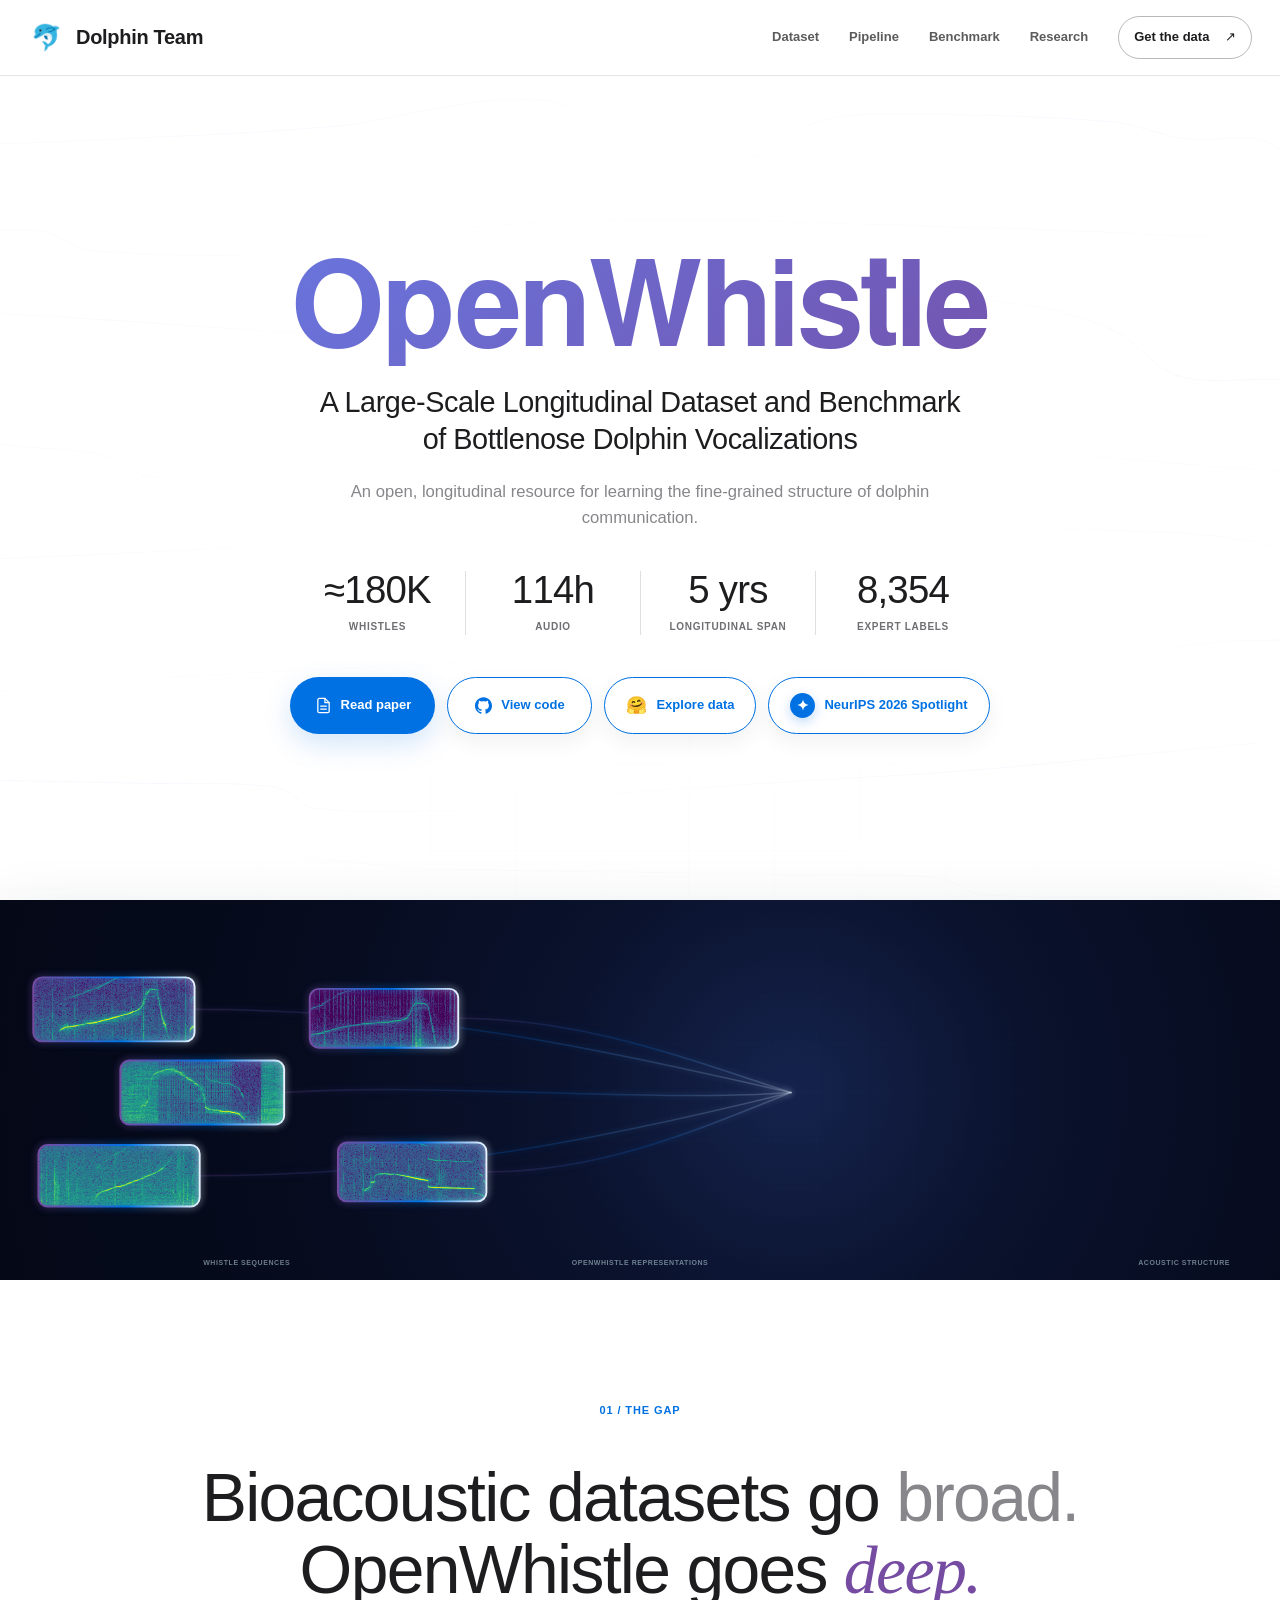
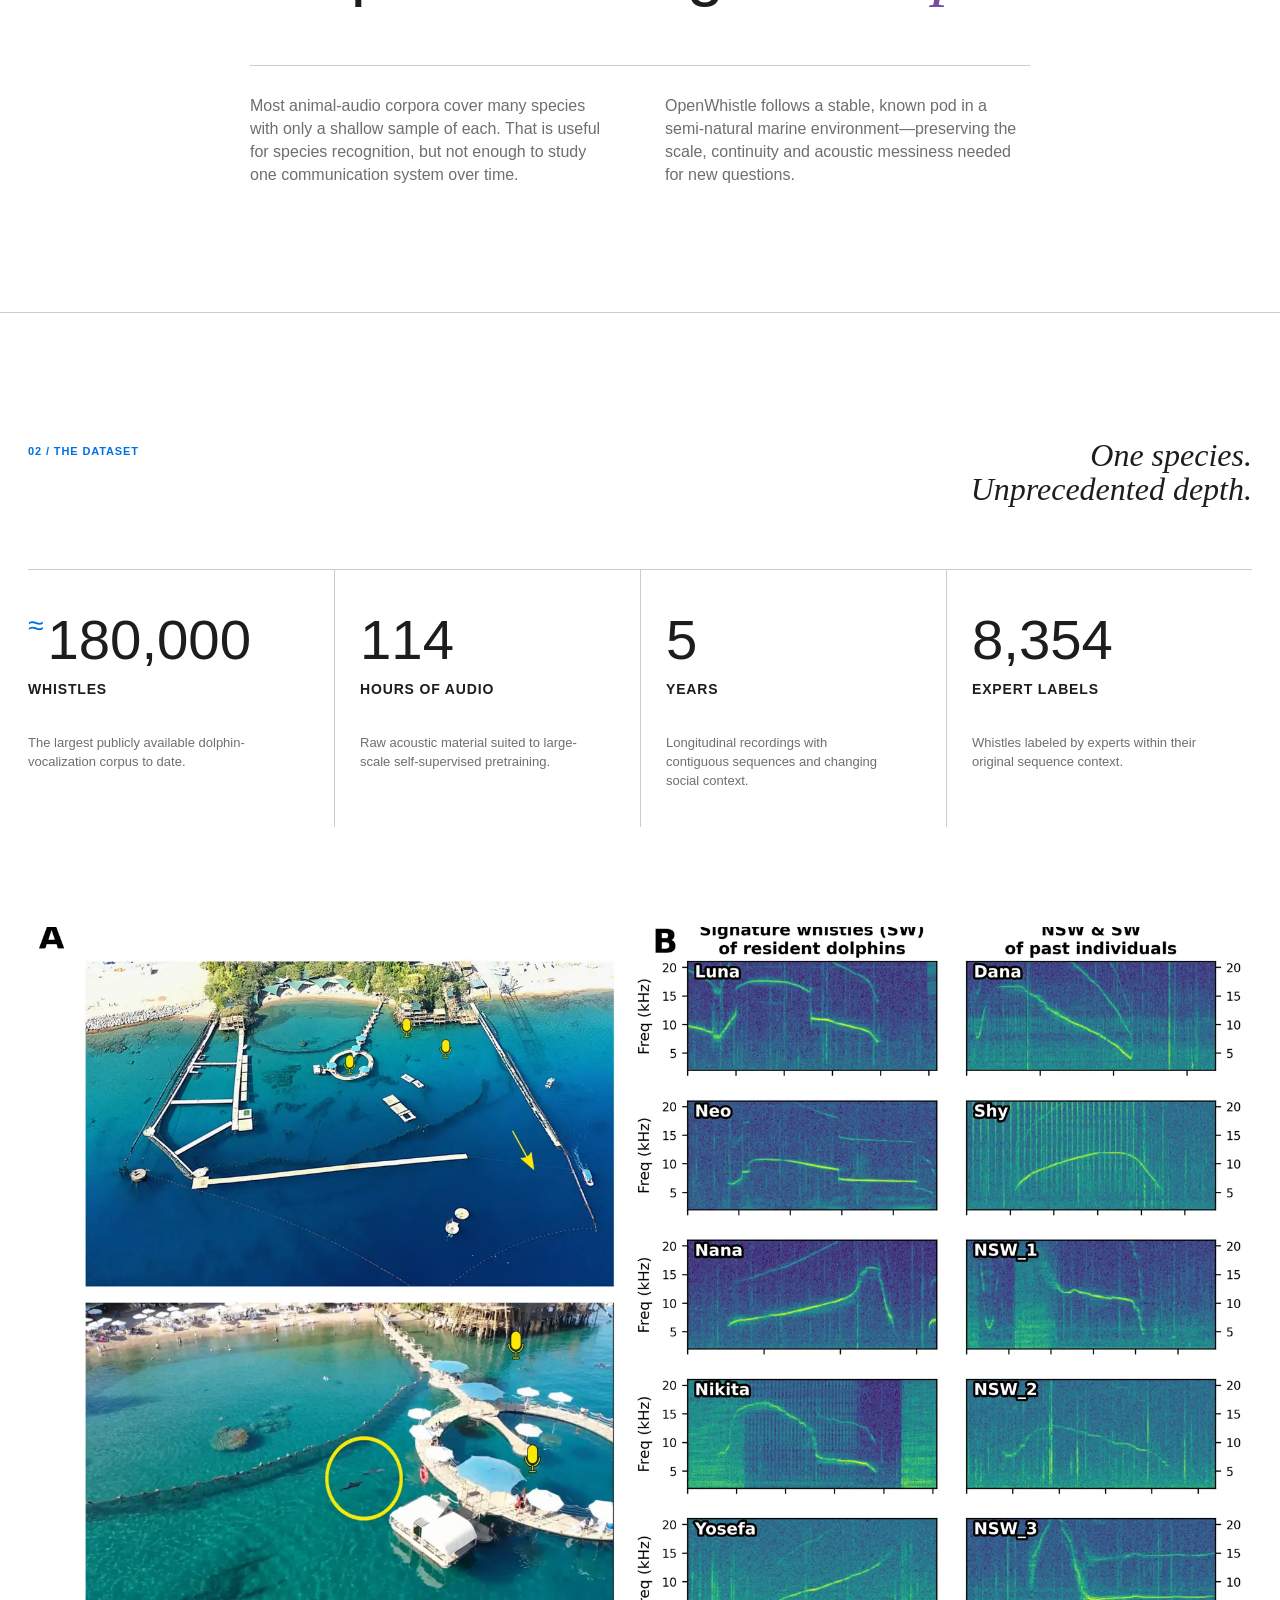
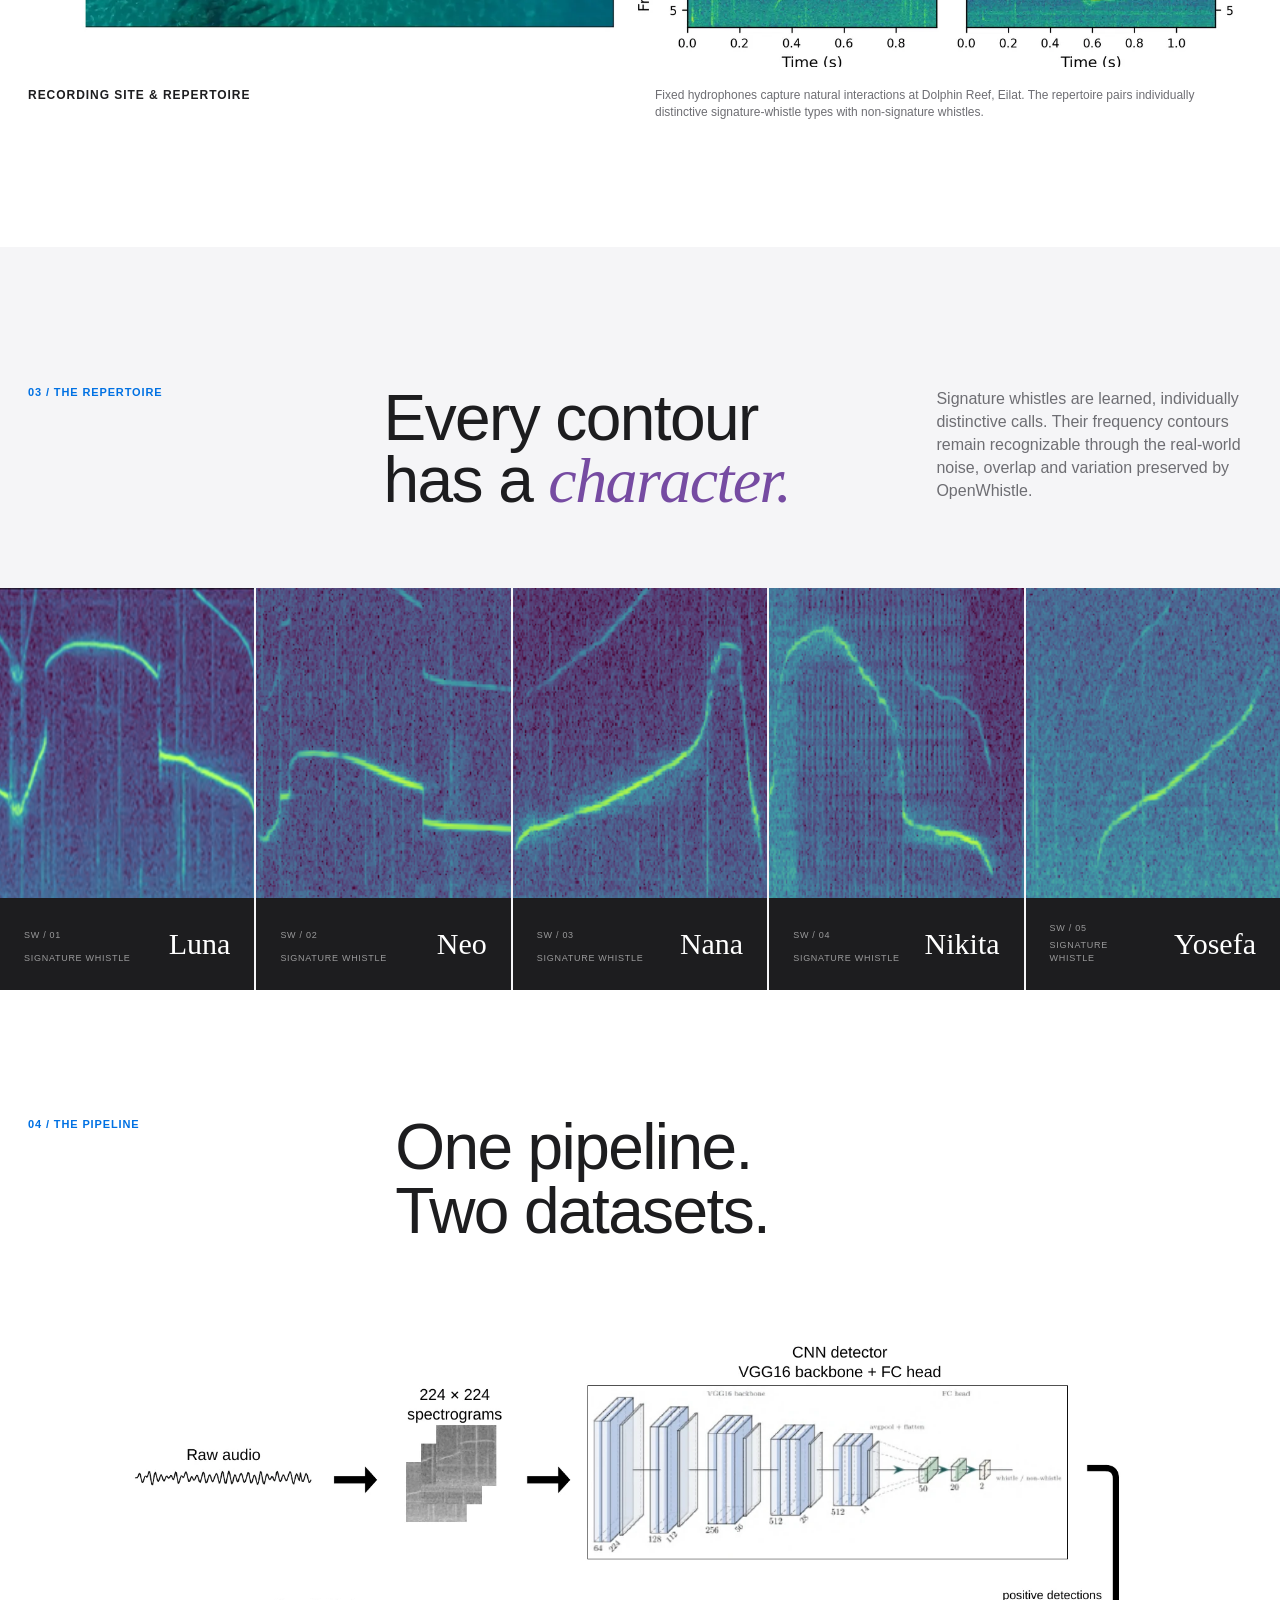
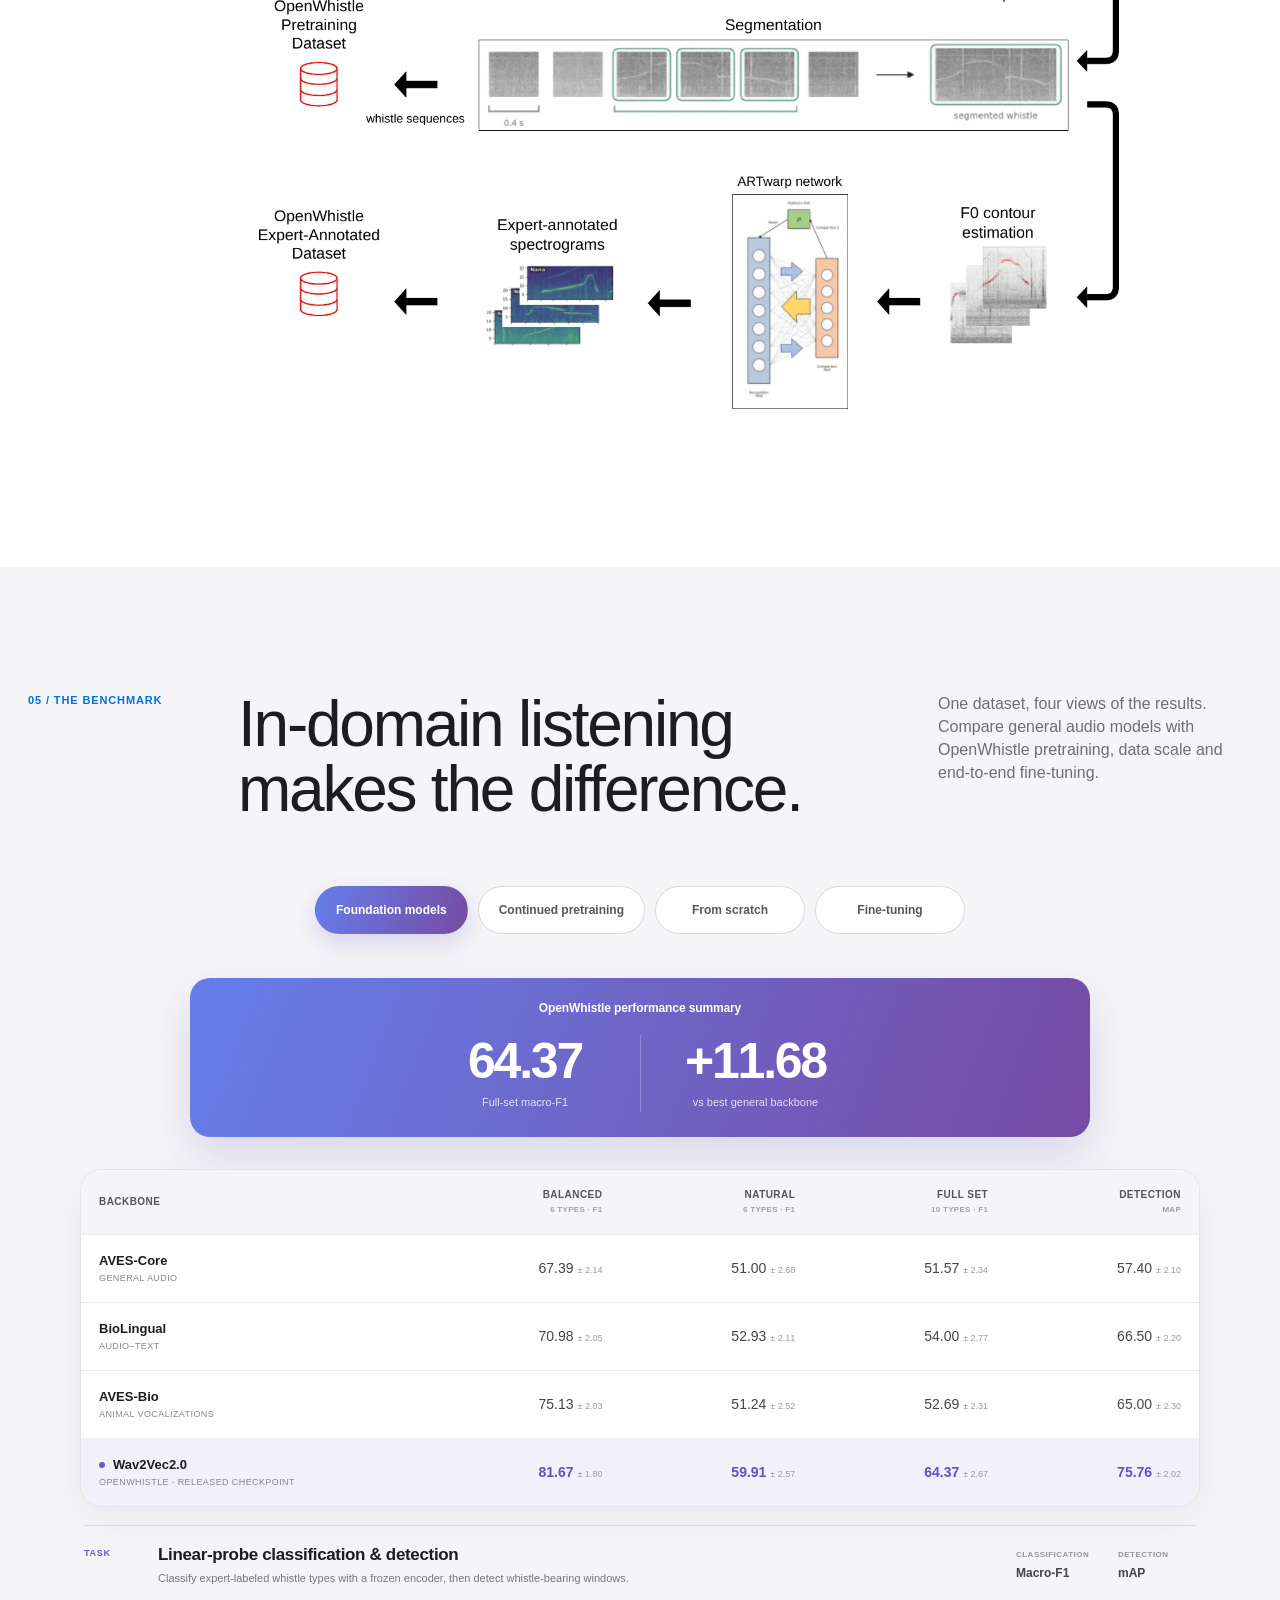
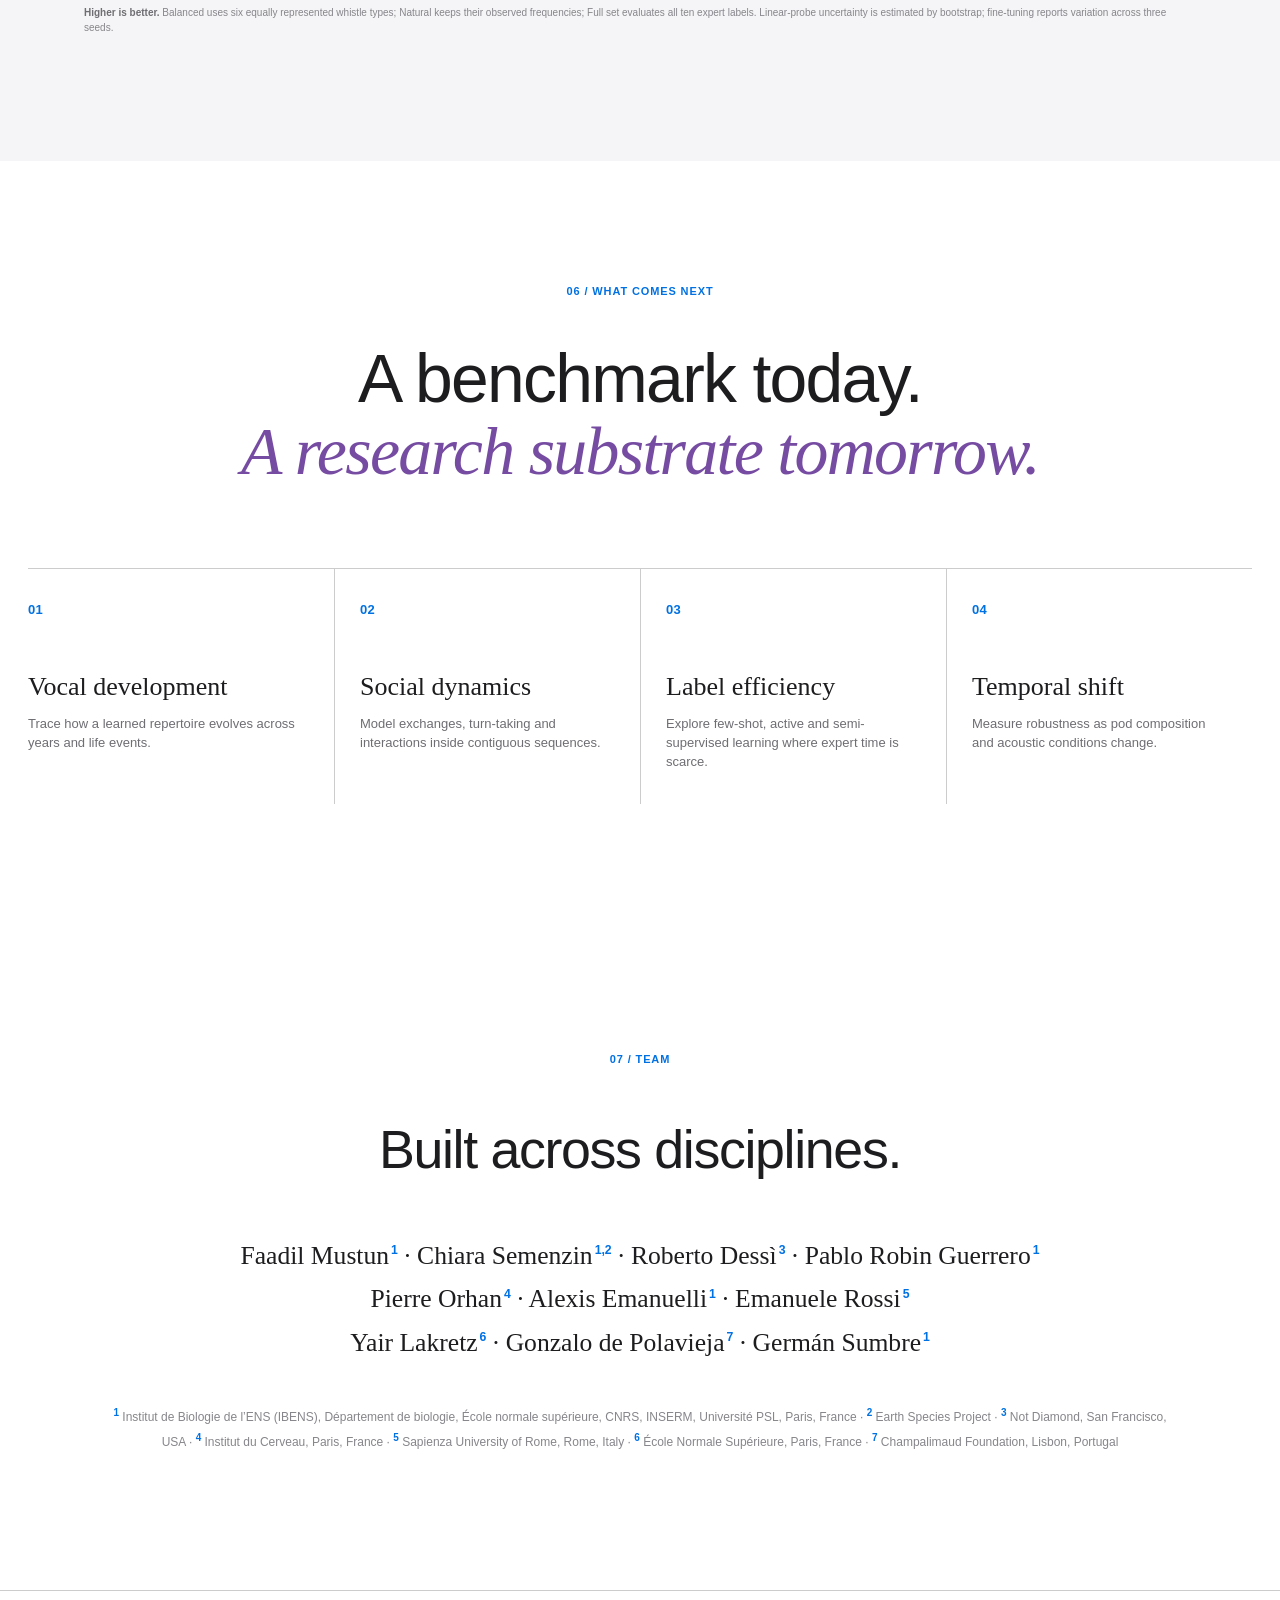
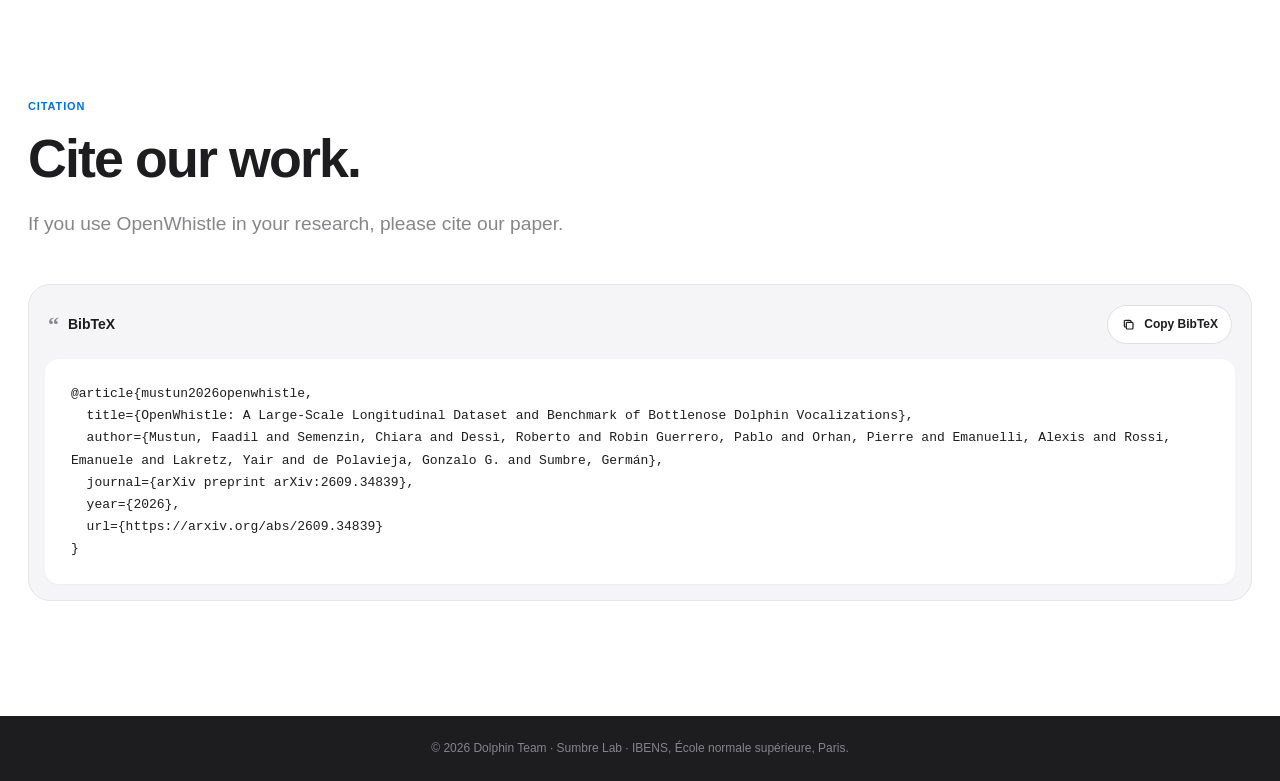
==== commit 614f95d1: "Clarify Wav2Vec2 checkpoint variants" ====
--- a/openwhistle/index.html
+++ b/openwhistle/index.html
@@ -233,7 +233,7 @@
                   <tr><th scope="row"><strong>AVES-Core</strong><span>general audio</span></th><td>67.39 <small>± 2.14</small></td><td>51.00 <small>± 2.68</small></td><td>51.57 <small>± 2.34</small></td><td>57.40 <small>± 2.10</small></td></tr>
                   <tr><th scope="row"><strong>BioLingual</strong><span>audio–text</span></th><td>70.98 <small>± 2.05</small></td><td>52.93 <small>± 2.11</small></td><td>54.00 <small>± 2.77</small></td><td>66.50 <small>± 2.20</small></td></tr>
                   <tr><th scope="row"><strong>AVES-Bio</strong><span>animal vocalizations</span></th><td>75.13 <small>± 2.03</small></td><td>51.24 <small>± 2.52</small></td><td>52.69 <small>± 2.31</small></td><td>65.00 <small>± 2.30</small></td></tr>
-                  <tr class="result-highlight"><th scope="row"><strong>Wav2Vec2.0</strong><span>OpenWhistle</span></th><td class="result-best">81.67 <small>± 1.80</small></td><td class="result-best">59.91 <small>± 2.57</small></td><td class="result-best">64.37 <small>± 2.67</small></td><td class="result-best">75.76 <small>± 2.02</small></td></tr>
+                  <tr class="result-highlight"><th scope="row"><strong>Wav2Vec2.0</strong><span>OpenWhistle · released checkpoint</span></th><td class="result-best">81.67 <small>± 1.80</small></td><td class="result-best">59.91 <small>± 2.57</small></td><td class="result-best">64.37 <small>± 2.67</small></td><td class="result-best">75.76 <small>± 2.02</small></td></tr>
                 </tbody>
               </table>
             </div>
@@ -270,13 +270,13 @@
               <table class="results-table">
                 <thead><tr><th scope="col">Checkpoint</th><th scope="col">Balanced<small>6 types · F1</small></th><th scope="col">Natural<small>6 types · F1</small></th><th scope="col">Full set<small>10 types · F1</small></th><th scope="col">Detection<small>mAP</small></th></tr></thead>
                 <tbody>
-                  <tr><th scope="row"><strong>Wav2Vec2.0</strong><span>10% · 40k steps</span></th><td>34.78 <small>± 2.18</small></td><td>22.11 <small>± 1.37</small></td><td>22.65 <small>± 1.07</small></td><td>20.76 <small>± 1.34</small></td></tr>
-                  <tr><th scope="row"><strong>Wav2Vec2.0</strong><span>50% · 200k steps</span></th><td>77.66 <small>± 1.98</small></td><td>59.34 <small>± 2.99</small></td><td>56.53 <small>± 2.61</small></td><td>77.03 <small>± 2.09</small></td></tr>
-                  <tr class="result-highlight"><th scope="row"><strong>Wav2Vec2.0</strong><span>100% · 400k steps</span></th><td class="result-best">80.83 <small>± 1.87</small></td><td class="result-best">61.22 <small>± 3.04</small></td><td class="result-best">60.57 <small>± 2.98</small></td><td class="result-best">80.80 <small>± 1.91</small></td></tr>
+                  <tr><th scope="row"><strong>Wav2Vec2.0</strong><span>stride 960 · 10% · 40k steps</span></th><td>34.78 <small>± 2.18</small></td><td>22.11 <small>± 1.37</small></td><td>22.65 <small>± 1.07</small></td><td>20.76 <small>± 1.34</small></td></tr>
+                  <tr><th scope="row"><strong>Wav2Vec2.0</strong><span>stride 960 · 50% · 200k steps</span></th><td>77.66 <small>± 1.98</small></td><td>59.34 <small>± 2.99</small></td><td>56.53 <small>± 2.61</small></td><td>77.03 <small>± 2.09</small></td></tr>
+                  <tr class="result-highlight"><th scope="row"><strong>Wav2Vec2.0</strong><span>stride 960 · 100% · 400k steps</span></th><td class="result-best">80.83 <small>± 1.87</small></td><td class="result-best">61.22 <small>± 3.04</small></td><td class="result-best">60.57 <small>± 2.98</small></td><td class="result-best">80.80 <small>± 1.91</small></td></tr>
                 </tbody>
               </table>
             </div>
-            <div class="benchmark-task"><span>Task</span><div><h3>Classification &amp; detection across data scales</h3><p>Pretrain Wav2Vec2.0 from scratch on 10%, 50% and 100% of OpenWhistle, then compare frozen encoders.</p></div><dl><div><dt>Classification</dt><dd>Macro-F1</dd></div><div><dt>Detection</dt><dd>mAP</dd></div></dl></div>
+            <div class="benchmark-task"><span>Task</span><div><h3>Classification &amp; detection across data scales</h3><p>Pretrain Wav2Vec2.0 with stride 960 from scratch on 10%, 50% and 100% of OpenWhistle, then compare frozen encoders.</p></div><dl><div><dt>Classification</dt><dd>Macro-F1</dd></div><div><dt>Detection</dt><dd>mAP</dd></div></dl></div>
           </section>
 
           <section class="benchmark-result-panel" id="result-panel-finetuning" role="tabpanel" aria-labelledby="result-tab-finetuning" data-result-panel="finetuning" hidden>
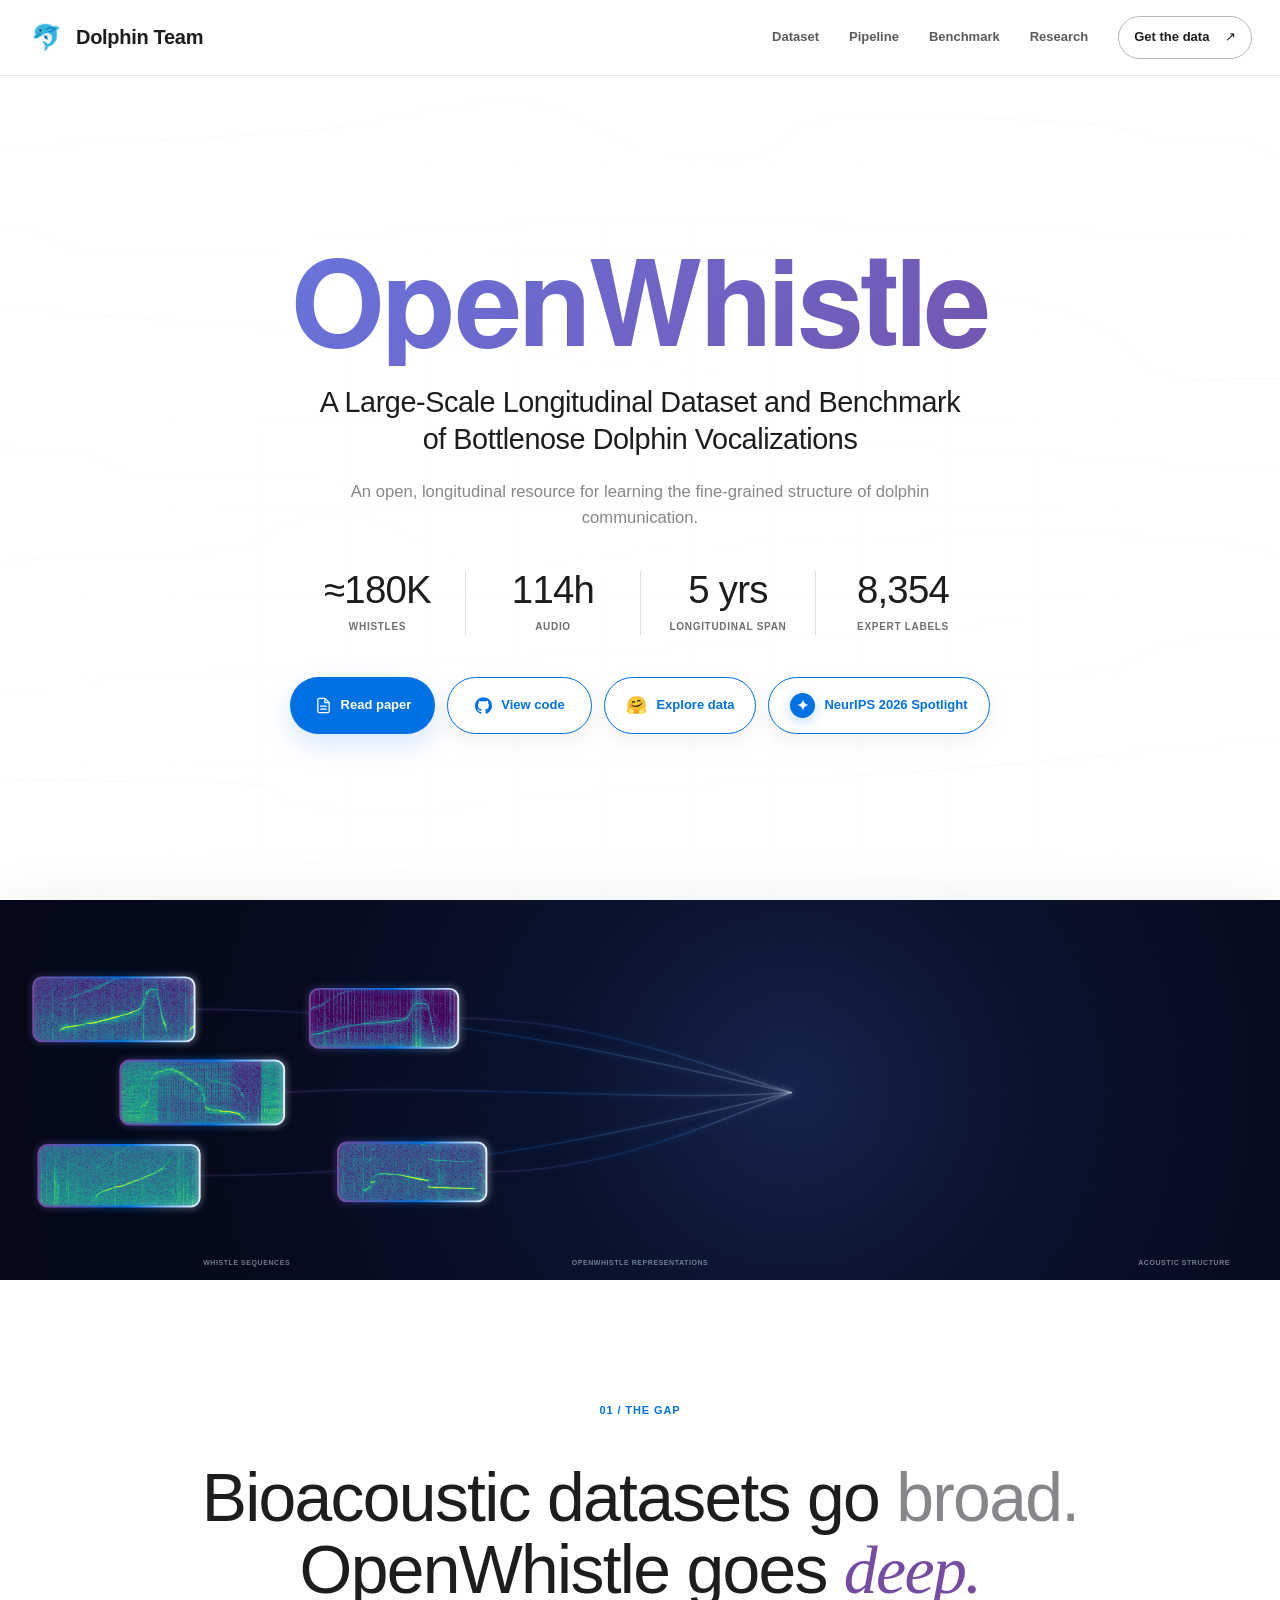
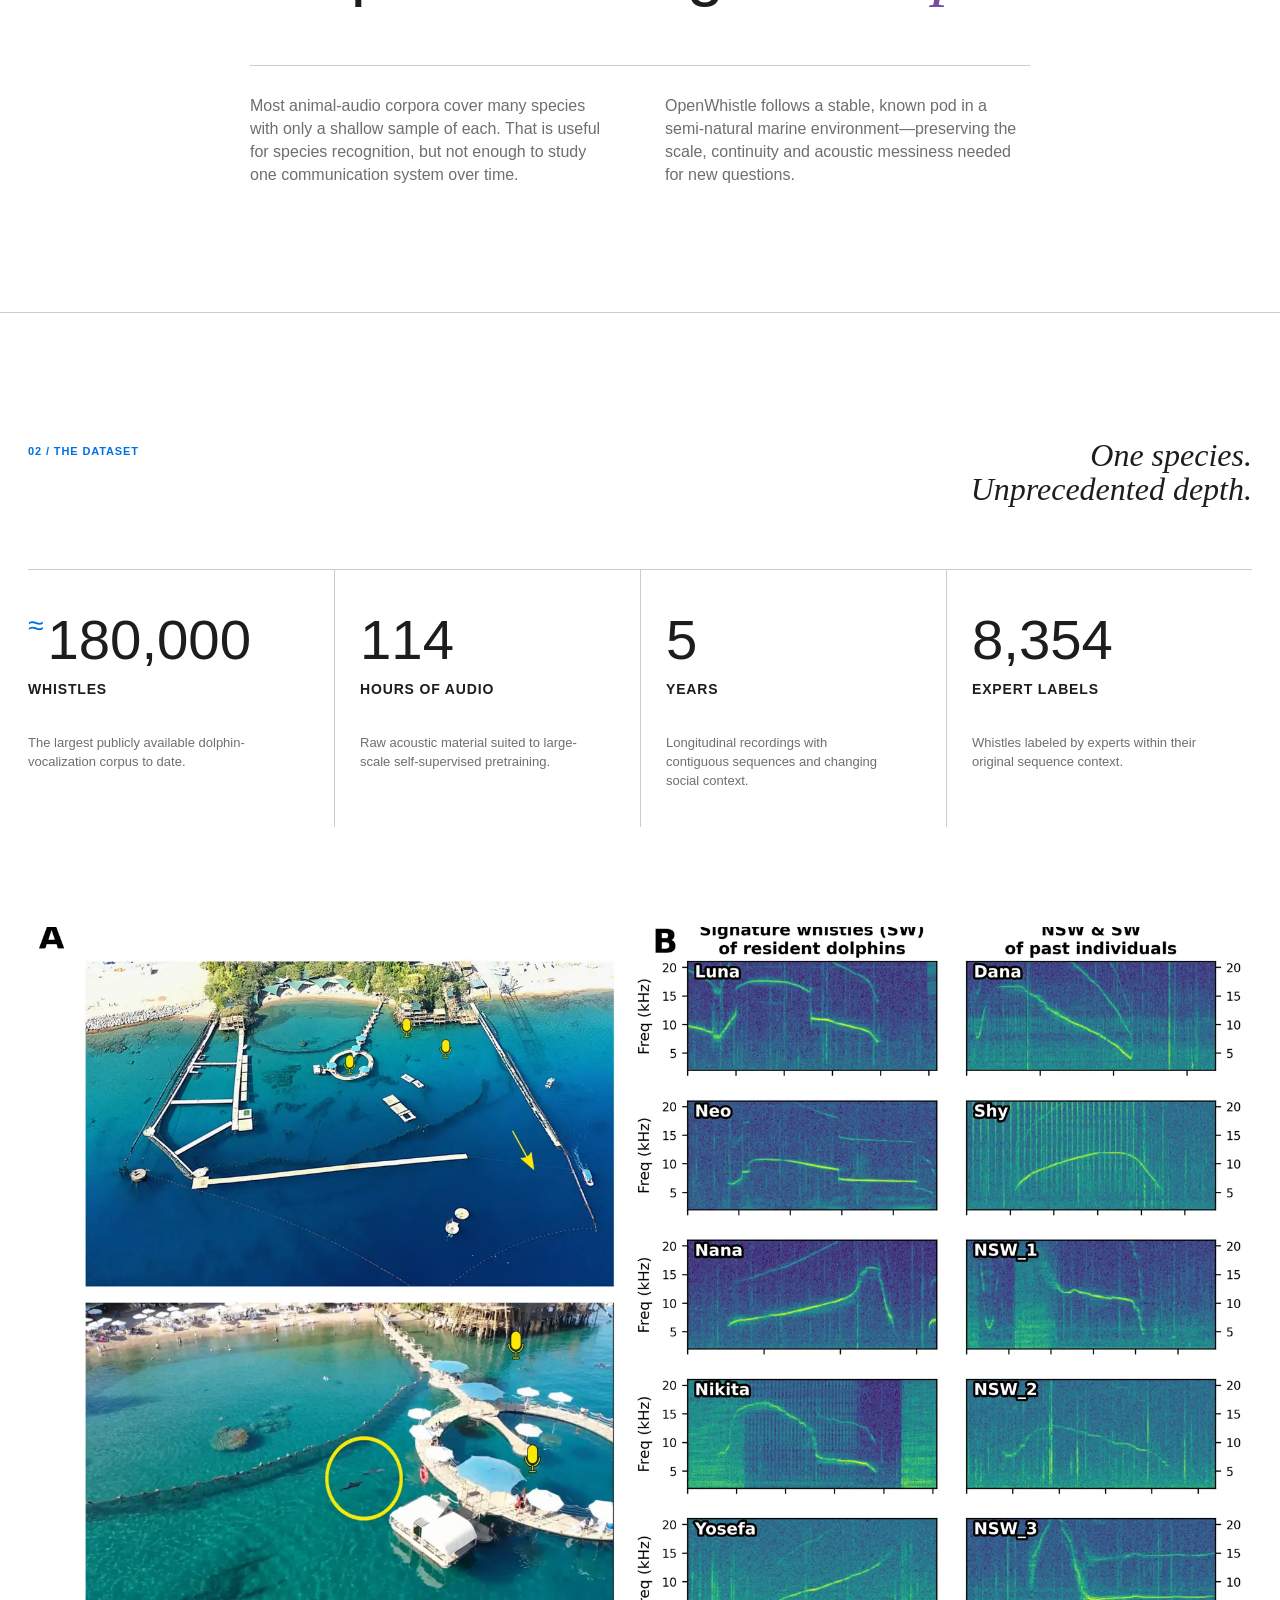
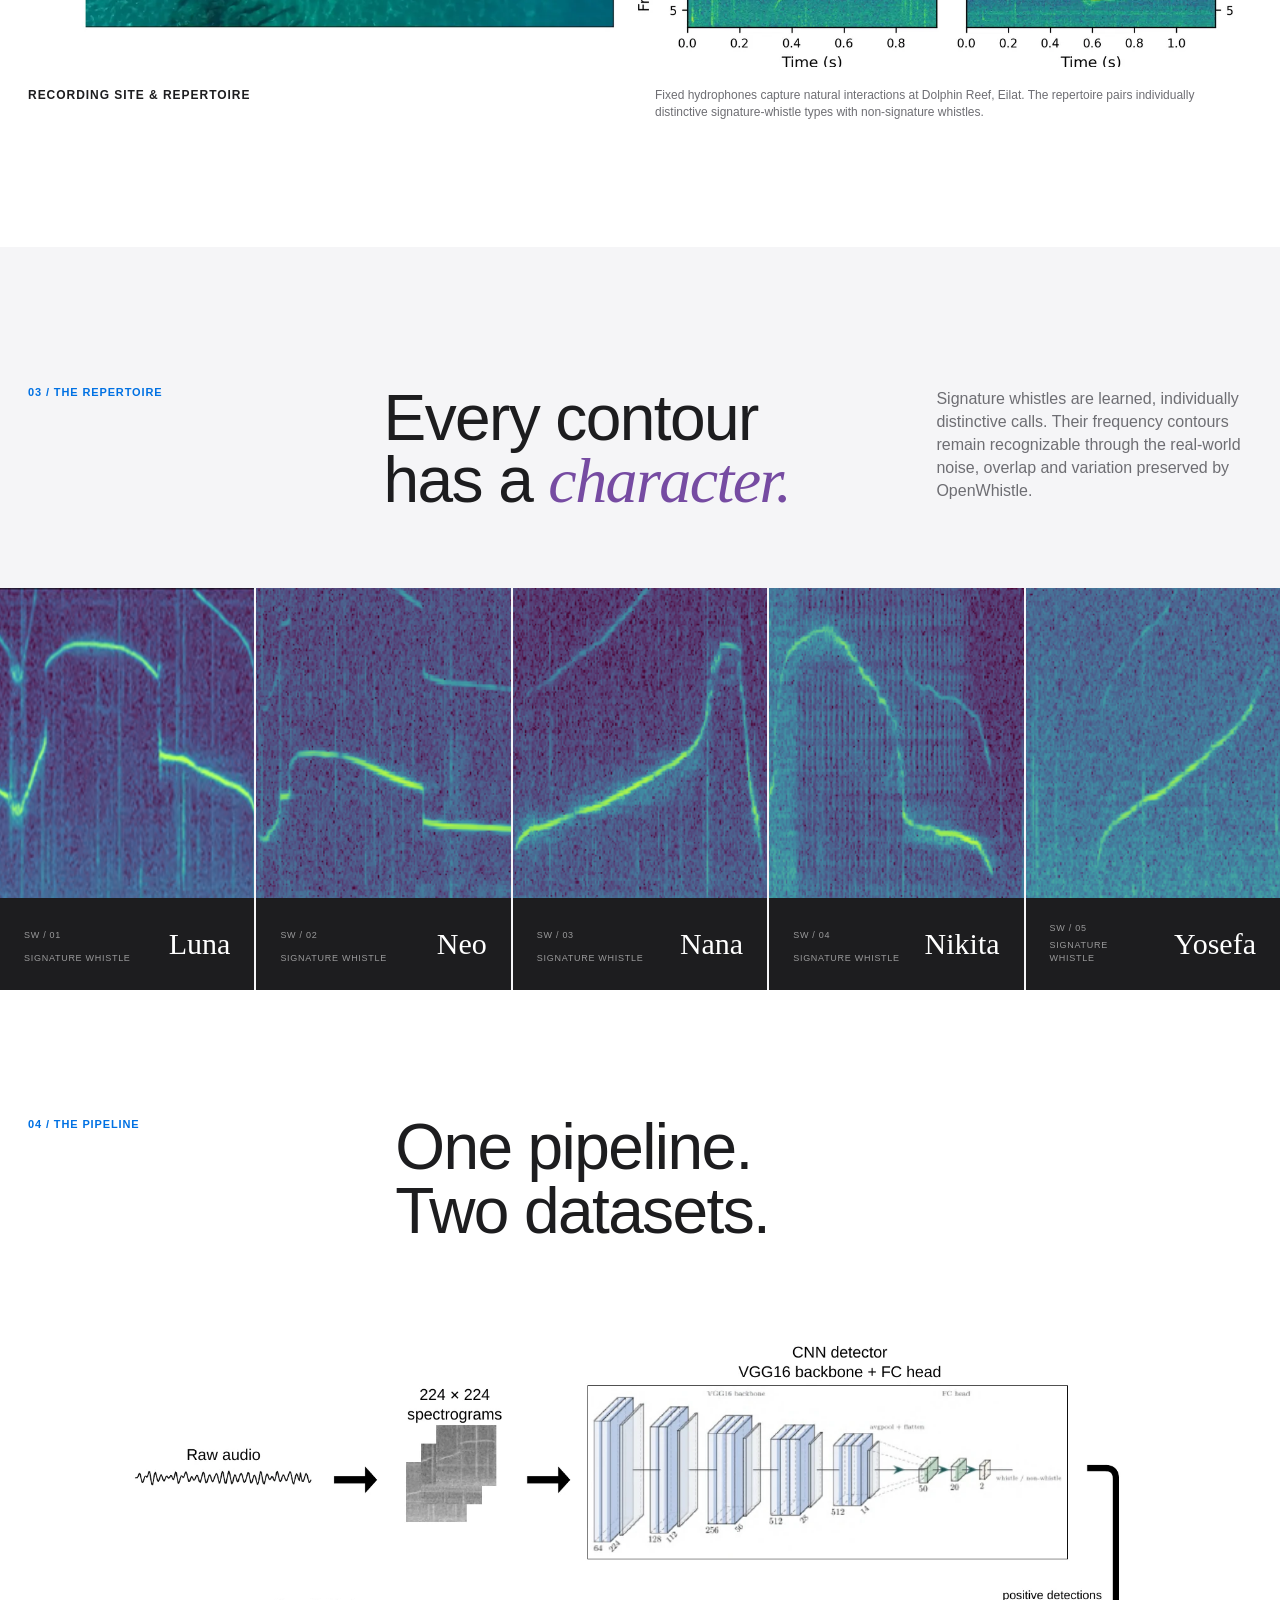
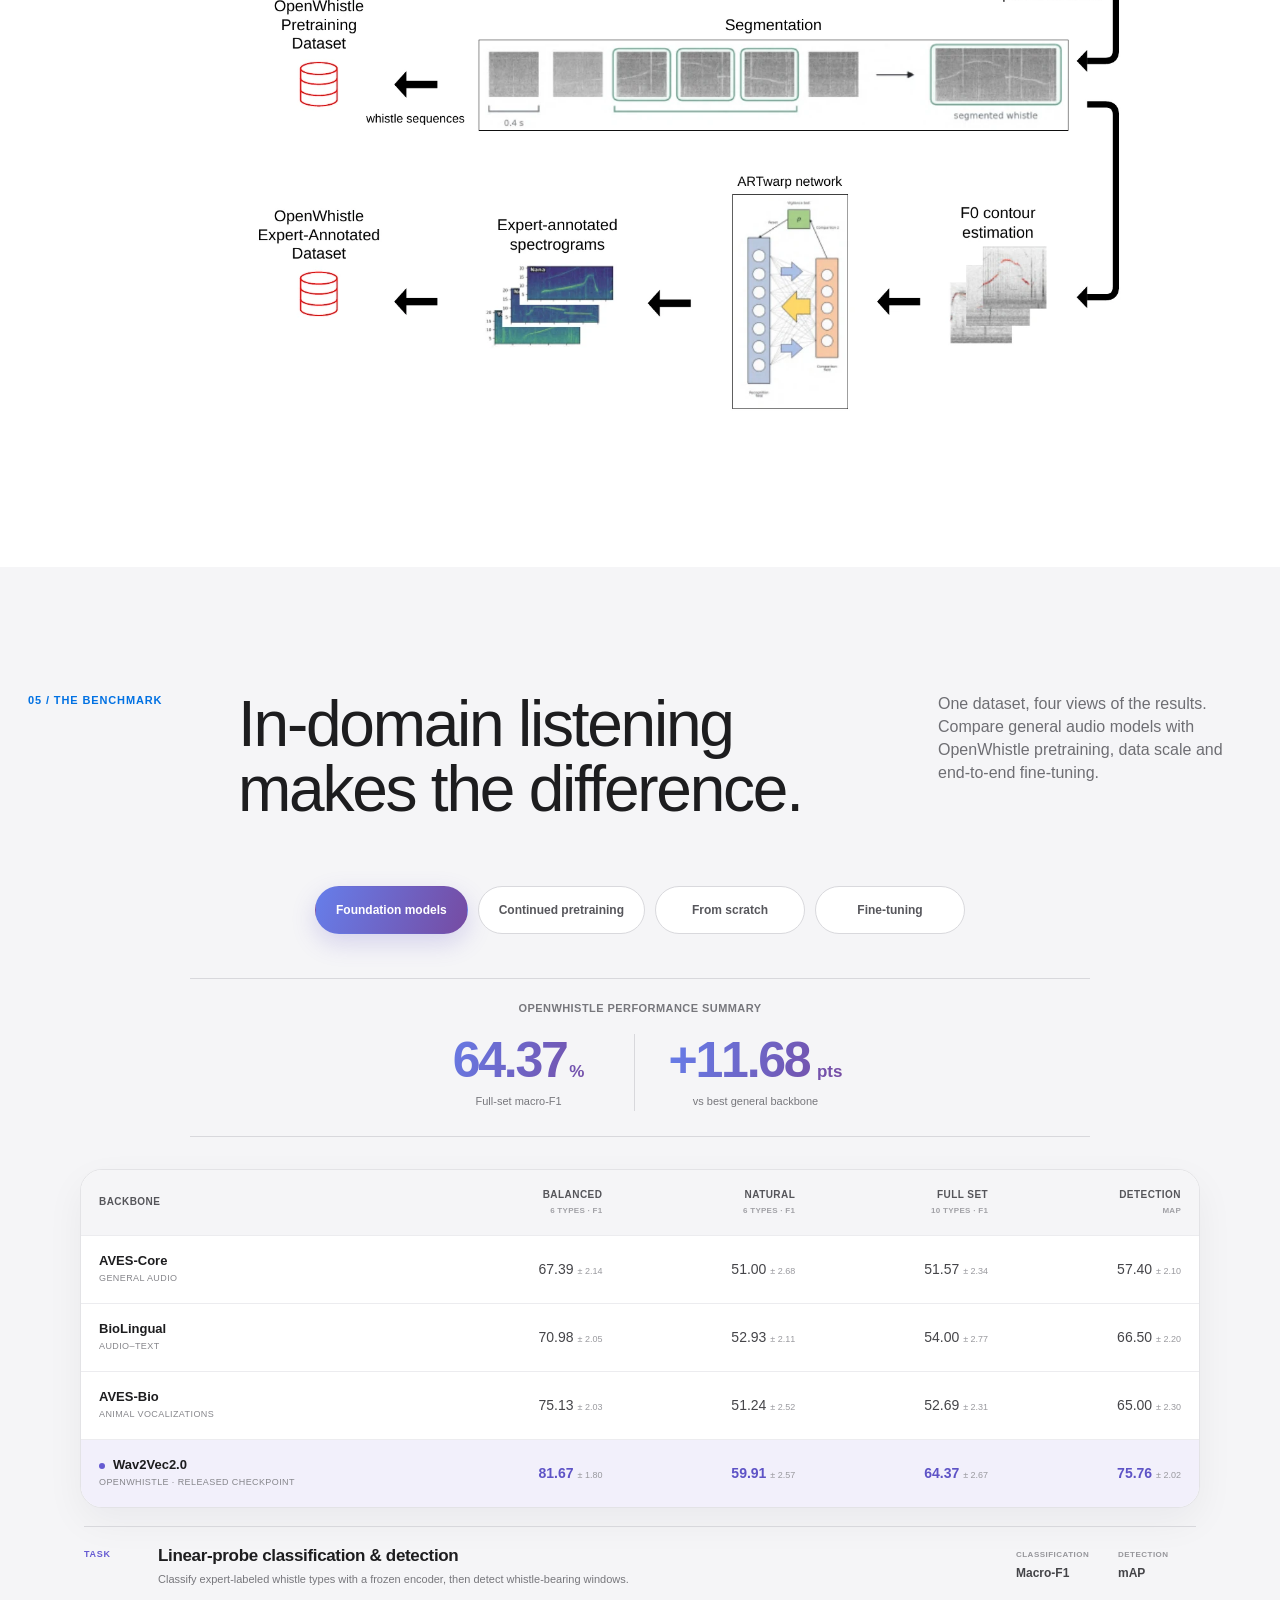
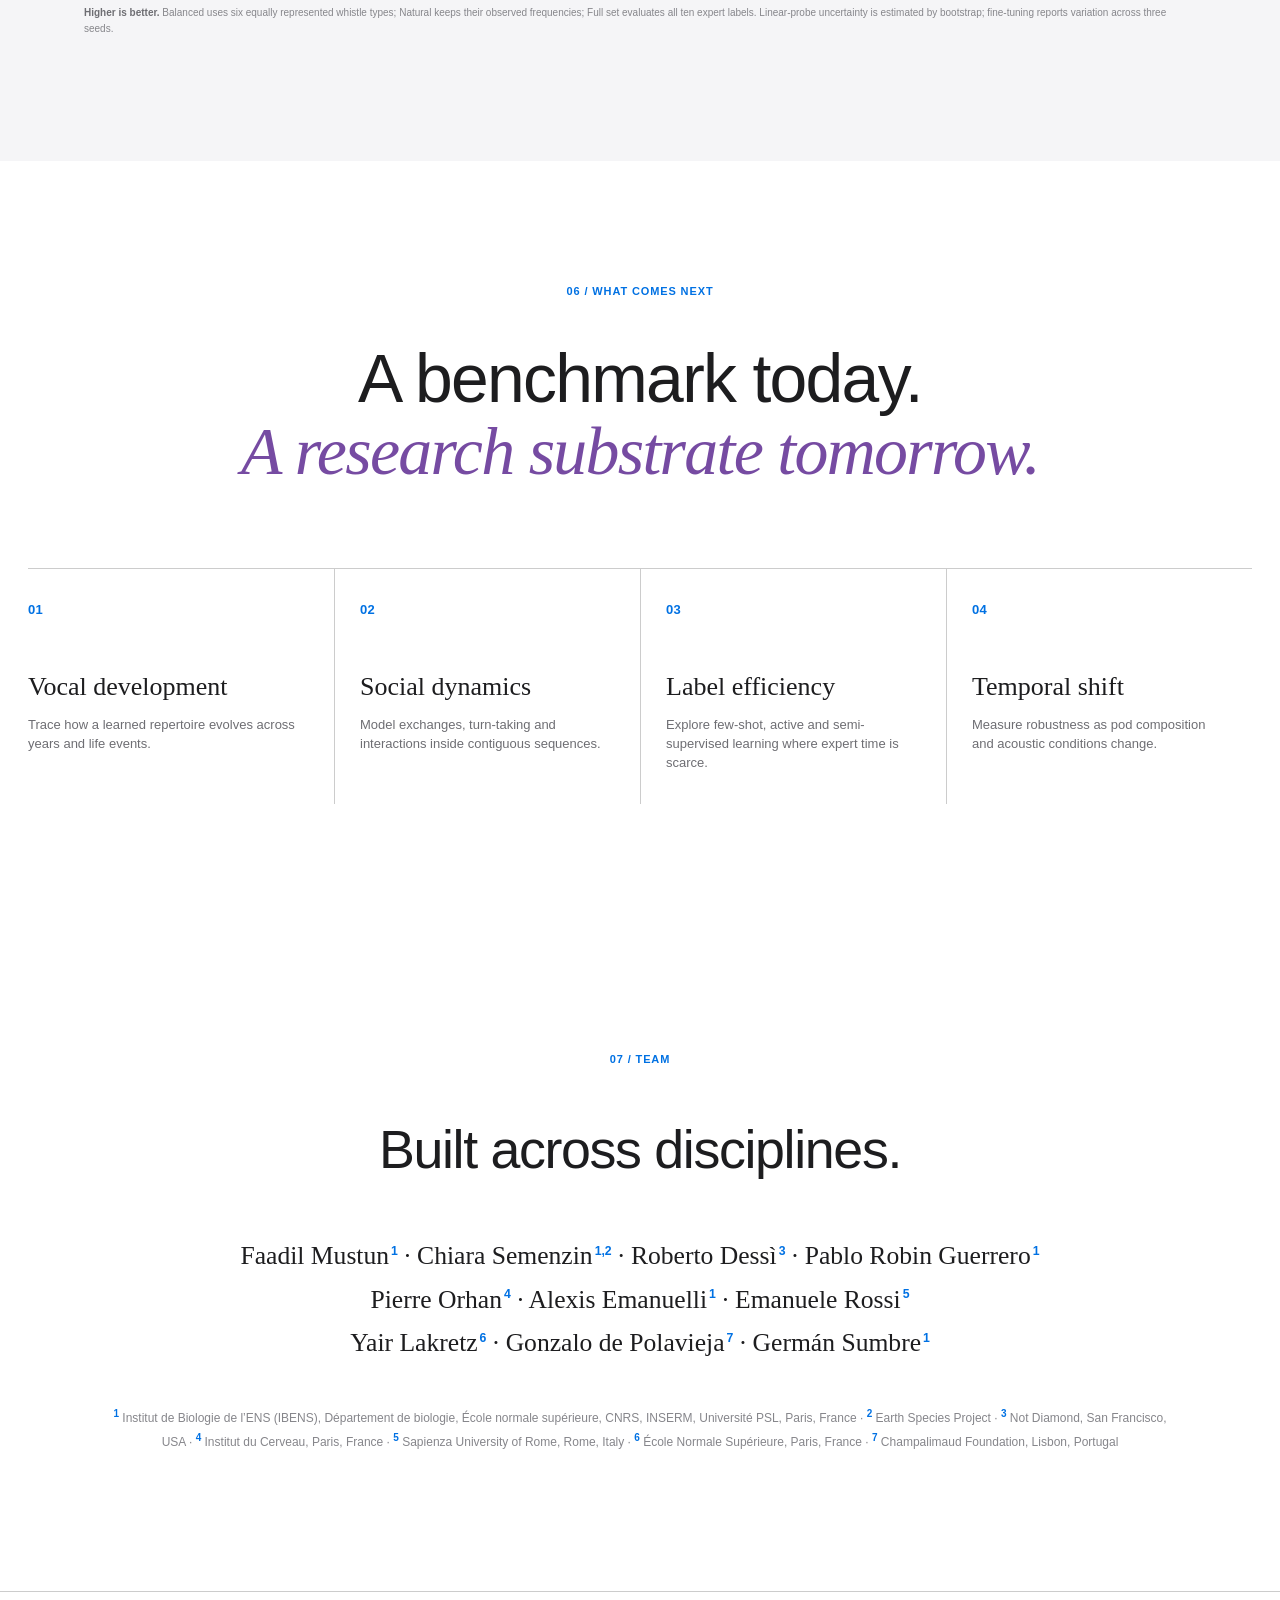
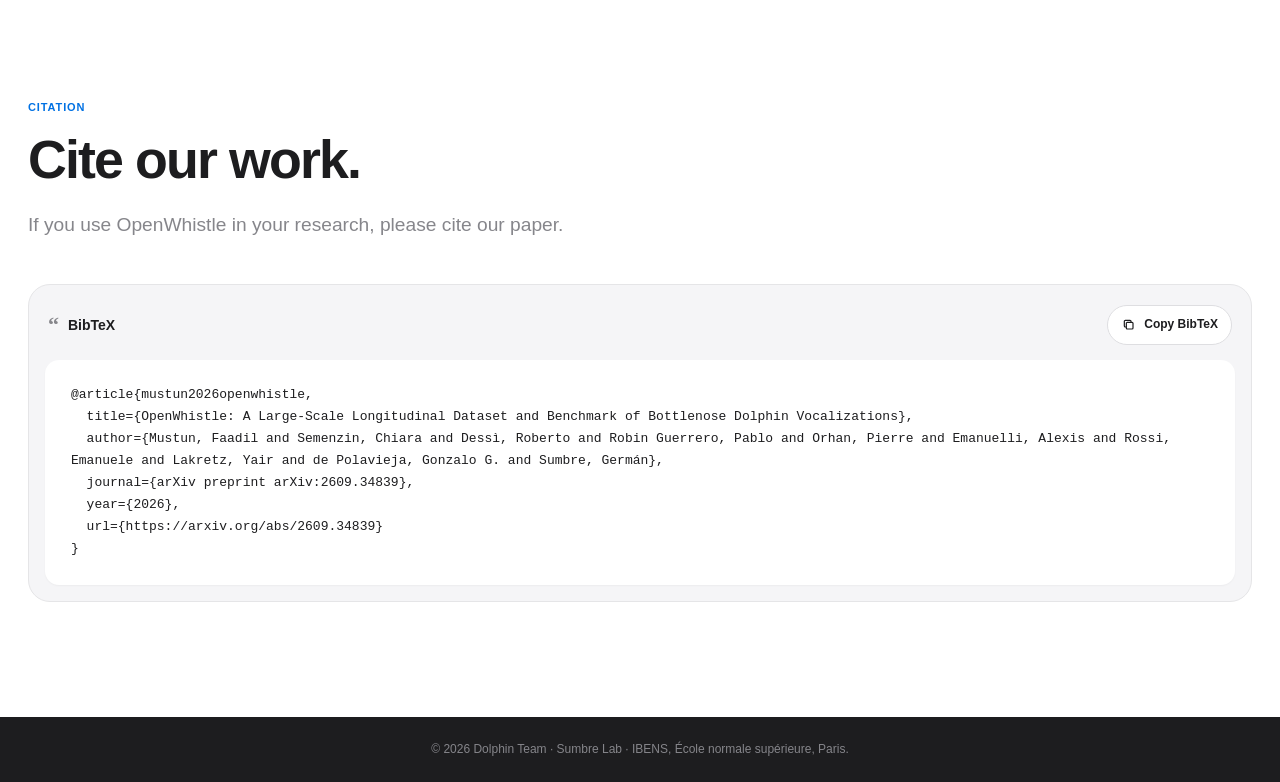
==== commit 768fbee5: "Refine benchmark result summaries" ====
--- a/openwhistle/index.html
+++ b/openwhistle/index.html
@@ -6,7 +6,7 @@
     <meta name="description" content="OpenWhistle is a large-scale, longitudinal dataset and benchmark for bottlenose dolphin vocalizations." />
     <meta name="theme-color" content="#ffffff" />
     <title>OpenWhistle</title>
-    <link rel="stylesheet" href="../styles.css?v=174" />
+    <link rel="stylesheet" href="../styles.css?v=175" />
   </head>
   <body>
     <div class="progress" aria-hidden="true"><span></span></div>
@@ -224,7 +224,7 @@
           <section class="benchmark-result-panel active" id="result-panel-foundation" role="tabpanel" aria-labelledby="result-tab-foundation" data-result-panel="foundation">
             <div class="benchmark-performance-summary">
               <p>OpenWhistle performance summary</p>
-              <div><article><strong>64.37</strong><span>Full-set macro-F1</span></article><article><strong>+11.68</strong><span>vs best general backbone</span></article></div>
+              <div><article><strong>64.37<small>%</small></strong><span>Full-set macro-F1</span></article><article><strong>+11.68<small> pts</small></strong><span>vs best general backbone</span></article></div>
             </div>
             <div class="results-table-scroll">
               <table class="results-table">
@@ -243,7 +243,7 @@
           <section class="benchmark-result-panel" id="result-panel-continued" role="tabpanel" aria-labelledby="result-tab-continued" data-result-panel="continued" hidden>
             <div class="benchmark-performance-summary">
               <p>Best continued-pretraining result</p>
-              <div><article><strong>63.53</strong><span>Full-set macro-F1</span></article><article><strong>+10.84</strong><span>vs off-the-shelf AVES-Bio</span></article></div>
+              <div><article><strong>63.53<small>%</small></strong><span>Full-set macro-F1</span></article><article><strong>+10.84<small> pts</small></strong><span>vs off-the-shelf AVES-Bio</span></article></div>
             </div>
             <div class="results-table-scroll">
               <table class="results-table">
@@ -264,7 +264,7 @@
           <section class="benchmark-result-panel" id="result-panel-scratch" role="tabpanel" aria-labelledby="result-tab-scratch" data-result-panel="scratch" hidden>
             <div class="benchmark-performance-summary">
               <p>Data-scale summary</p>
-              <div><article><strong>80.80</strong><span>Detection mAP</span></article><article><strong>+4.04</strong><span>Full-set F1 vs 50% data</span></article></div>
+              <div><article><strong>80.80<small>%</small></strong><span>Detection mAP</span></article><article><strong>+4.04<small> pts</small></strong><span>Full-set F1 vs 50% data</span></article></div>
             </div>
             <div class="results-table-scroll">
               <table class="results-table">
@@ -282,7 +282,7 @@
           <section class="benchmark-result-panel" id="result-panel-finetuning" role="tabpanel" aria-labelledby="result-tab-finetuning" data-result-panel="finetuning" hidden>
             <div class="benchmark-performance-summary">
               <p>Best end-to-end result</p>
-              <div><article><strong>79.60</strong><span>Balanced macro-F1</span></article><article><strong>77.02</strong><span>Detection mAP</span></article></div>
+              <div><article><strong>79.60<small>%</small></strong><span>Balanced macro-F1</span></article><article><strong>77.02<small>%</small></strong><span>Detection mAP</span></article></div>
             </div>
             <div class="results-table-scroll">
               <table class="results-table">
--- a/styles.css
+++ b/styles.css
@@ -686,14 +686,15 @@
 .benchmark-task dl div{min-width:78px}
 .benchmark-task dt{color:#96969b;font-size:8px;font-weight:700;text-transform:uppercase;letter-spacing:.06em}
 .benchmark-task dd{margin:4px 0 0;color:#444448;font-size:12px;font-weight:600}
-.benchmark-performance-summary{width:min(100%,900px);margin-inline:auto;padding:22px 38px 25px;border-radius:20px;color:#fff;background:linear-gradient(110deg,#667eea 0%,#764ba2 100%);box-shadow:0 18px 45px rgba(91,76,173,.18)}
-.benchmark-performance-summary>p{margin:0 0 17px;text-align:center;font-size:12px;font-weight:700;letter-spacing:-.01em}
+.benchmark-performance-summary{width:min(100%,900px);margin-inline:auto;padding:22px 38px 25px;border-block:1px solid #d8d8dc;color:var(--ink)}
+.benchmark-performance-summary>p{margin:0 0 17px;color:#77777c;text-align:center;font-size:11px;font-weight:700;letter-spacing:.04em;text-transform:uppercase}
 .benchmark-performance-summary>div{display:flex;justify-content:center;align-items:stretch}
 .benchmark-performance-summary article{min-width:230px;padding:1px 34px;text-align:center}
-.benchmark-performance-summary article+article{border-left:1px solid rgba(255,255,255,.25)}
+.benchmark-performance-summary article+article{border-left:1px solid #d8d8dc}
 .benchmark-performance-summary strong,.benchmark-performance-summary span{display:block}
-.benchmark-performance-summary strong{font-size:clamp(38px,4vw,50px);font-weight:700;line-height:1;letter-spacing:-.045em;font-variant-numeric:tabular-nums}
-.benchmark-performance-summary span{margin-top:9px;color:rgba(255,255,255,.8);font-size:11px}
+.benchmark-performance-summary strong{font-size:clamp(38px,4vw,50px);font-weight:700;line-height:1;letter-spacing:-.045em;font-variant-numeric:tabular-nums;background:linear-gradient(110deg,#667eea 0%,#764ba2 100%);-webkit-background-clip:text;background-clip:text;color:transparent}
+.benchmark-performance-summary strong small{display:inline;margin-left:.16em;font-size:.34em;font-weight:700;letter-spacing:0}
+.benchmark-performance-summary span{margin-top:9px;color:#77777c;font-size:11px}
 .results-table-scroll{margin-top:32px;overflow-x:auto;border:1px solid #e3e3e6;border-radius:22px;background:#fff;box-shadow:0 14px 38px rgba(29,29,31,.05);overscroll-behavior-inline:contain;scrollbar-width:thin;scrollbar-color:#c7c7cc transparent}
 .results-table{width:100%;min-width:850px;border-collapse:separate;border-spacing:0;table-layout:fixed;font-variant-numeric:tabular-nums}
 .results-table thead th{padding:19px 18px;color:#55555a;background:#f5f5f7;font-size:10px;font-weight:700;line-height:1.25;text-align:right;text-transform:uppercase;letter-spacing:.045em}
@@ -712,4 +713,4 @@
 .results-table tbody td.result-best{color:#5e53c6;font-weight:700}
 .benchmark-results-note{margin:18px 4px 0;color:#86868b;font-size:10px;line-height:1.55}
 .benchmark-results-note strong{color:#6e6e73}
-@media(max-width:760px){.benchmark-results{margin-top:44px}.benchmark-result-tabs{justify-content:flex-start;overflow-x:auto;gap:8px;margin:0 -1px 34px;padding:1px 1px 7px;scrollbar-width:none}.benchmark-result-tabs::-webkit-scrollbar{display:none}.benchmark-result-tabs button{min-width:145px;min-height:46px;padding:10px 14px}.benchmark-task{grid-template-columns:1fr;gap:10px;margin:16px 1px 0;padding-top:15px}.benchmark-task>span{padding:0}.benchmark-task dl{gap:20px}.benchmark-performance-summary{padding:21px 14px 23px;border-radius:18px}.benchmark-performance-summary>p{margin-bottom:17px;font-size:11px}.benchmark-performance-summary article{min-width:0;flex:1;padding:1px 11px}.benchmark-performance-summary strong{font-size:clamp(31px,10vw,40px)}.benchmark-performance-summary span{margin-top:8px;font-size:9px;line-height:1.35}.results-table-scroll{margin-top:24px;border-radius:17px}.results-table{min-width:780px}.results-table thead th,.results-table tbody th,.results-table tbody td{padding-left:14px;padding-right:14px}.benchmark-results-note{margin:16px 1px 0}}
+@media(max-width:760px){.benchmark-results{margin-top:44px}.benchmark-result-tabs{justify-content:flex-start;overflow-x:auto;gap:8px;margin:0 -1px 34px;padding:1px 1px 7px;scrollbar-width:none}.benchmark-result-tabs::-webkit-scrollbar{display:none}.benchmark-result-tabs button{min-width:145px;min-height:46px;padding:10px 14px}.benchmark-task{grid-template-columns:1fr;gap:10px;margin:16px 1px 0;padding-top:15px}.benchmark-task>span{padding:0}.benchmark-task dl{gap:20px}.benchmark-performance-summary{padding:21px 14px 23px}.benchmark-performance-summary>p{margin-bottom:17px;font-size:11px}.benchmark-performance-summary article{min-width:0;flex:1;padding:1px 11px}.benchmark-performance-summary strong{font-size:clamp(31px,10vw,40px)}.benchmark-performance-summary span{margin-top:8px;font-size:9px;line-height:1.35}.results-table-scroll{margin-top:24px;border-radius:17px}.results-table{min-width:780px}.results-table thead th,.results-table tbody th,.results-table tbody td{padding-left:14px;padding-right:14px}.benchmark-results-note{margin:16px 1px 0}}
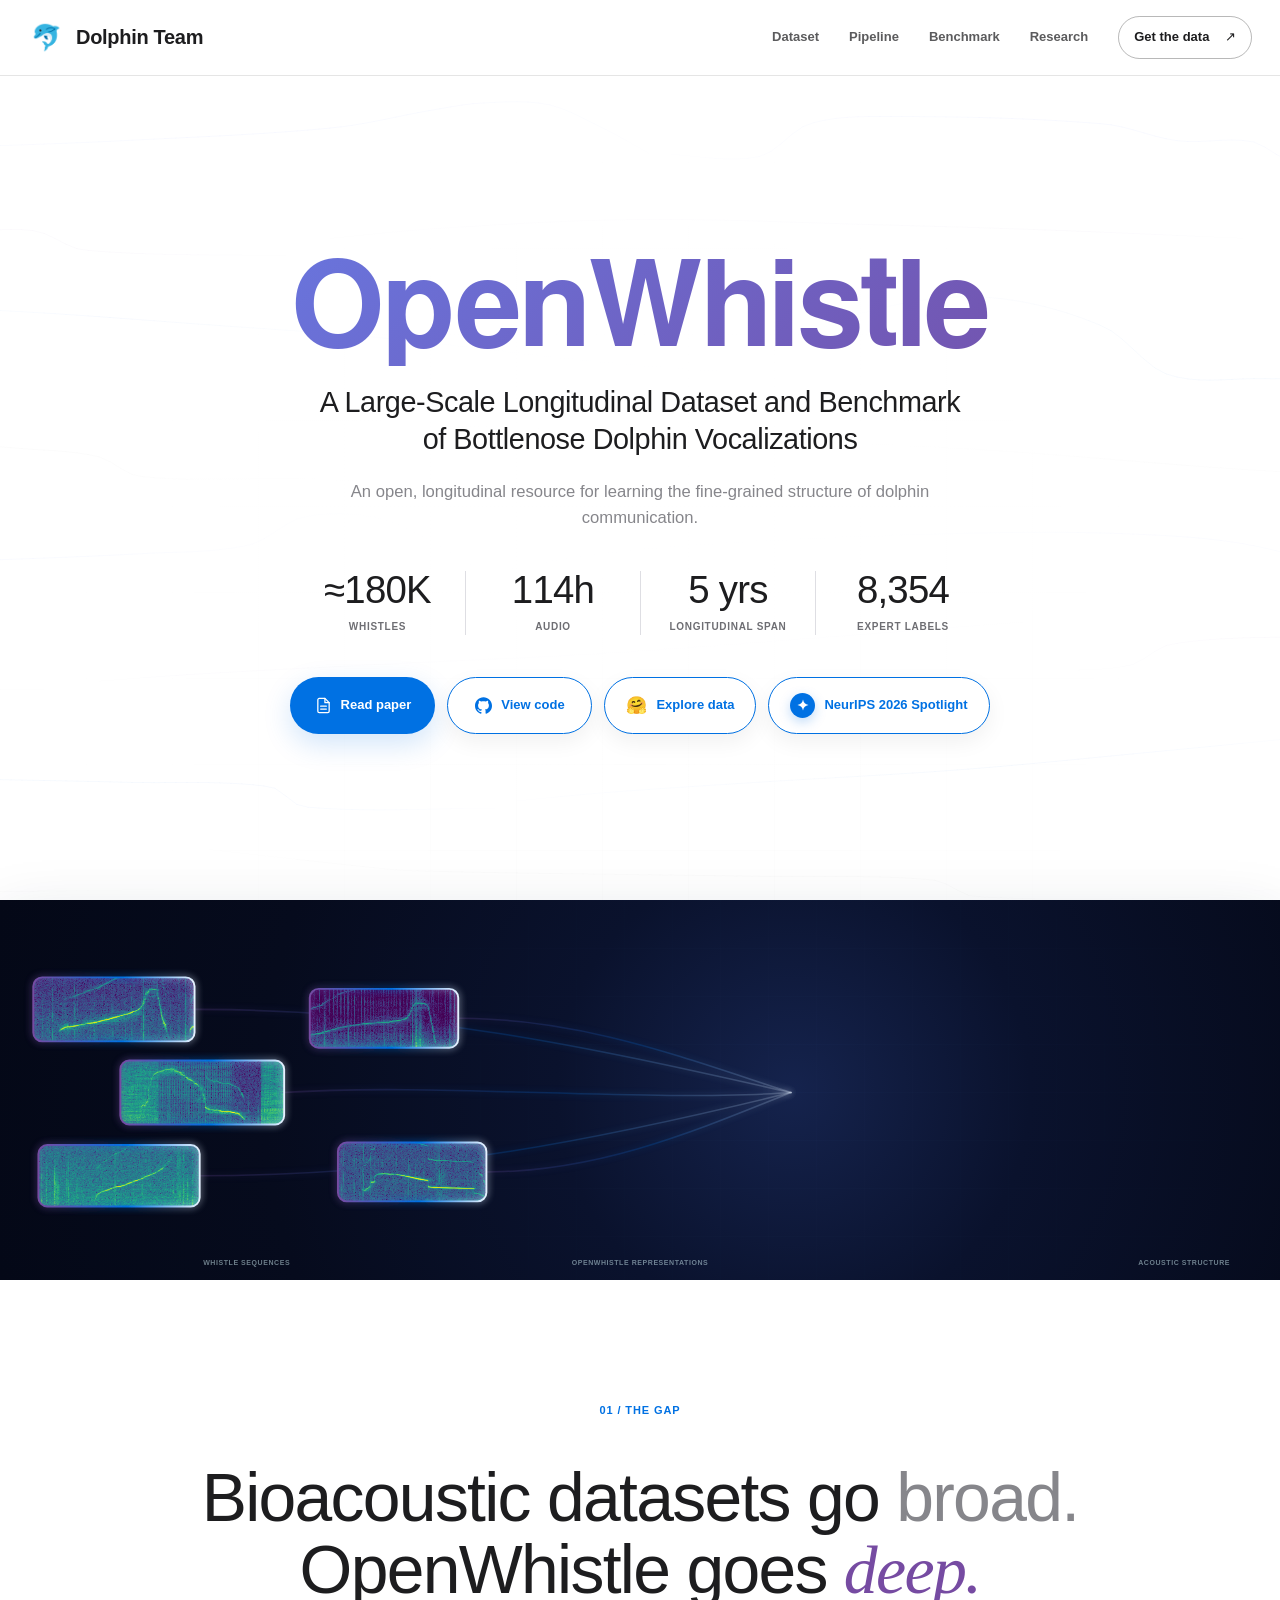
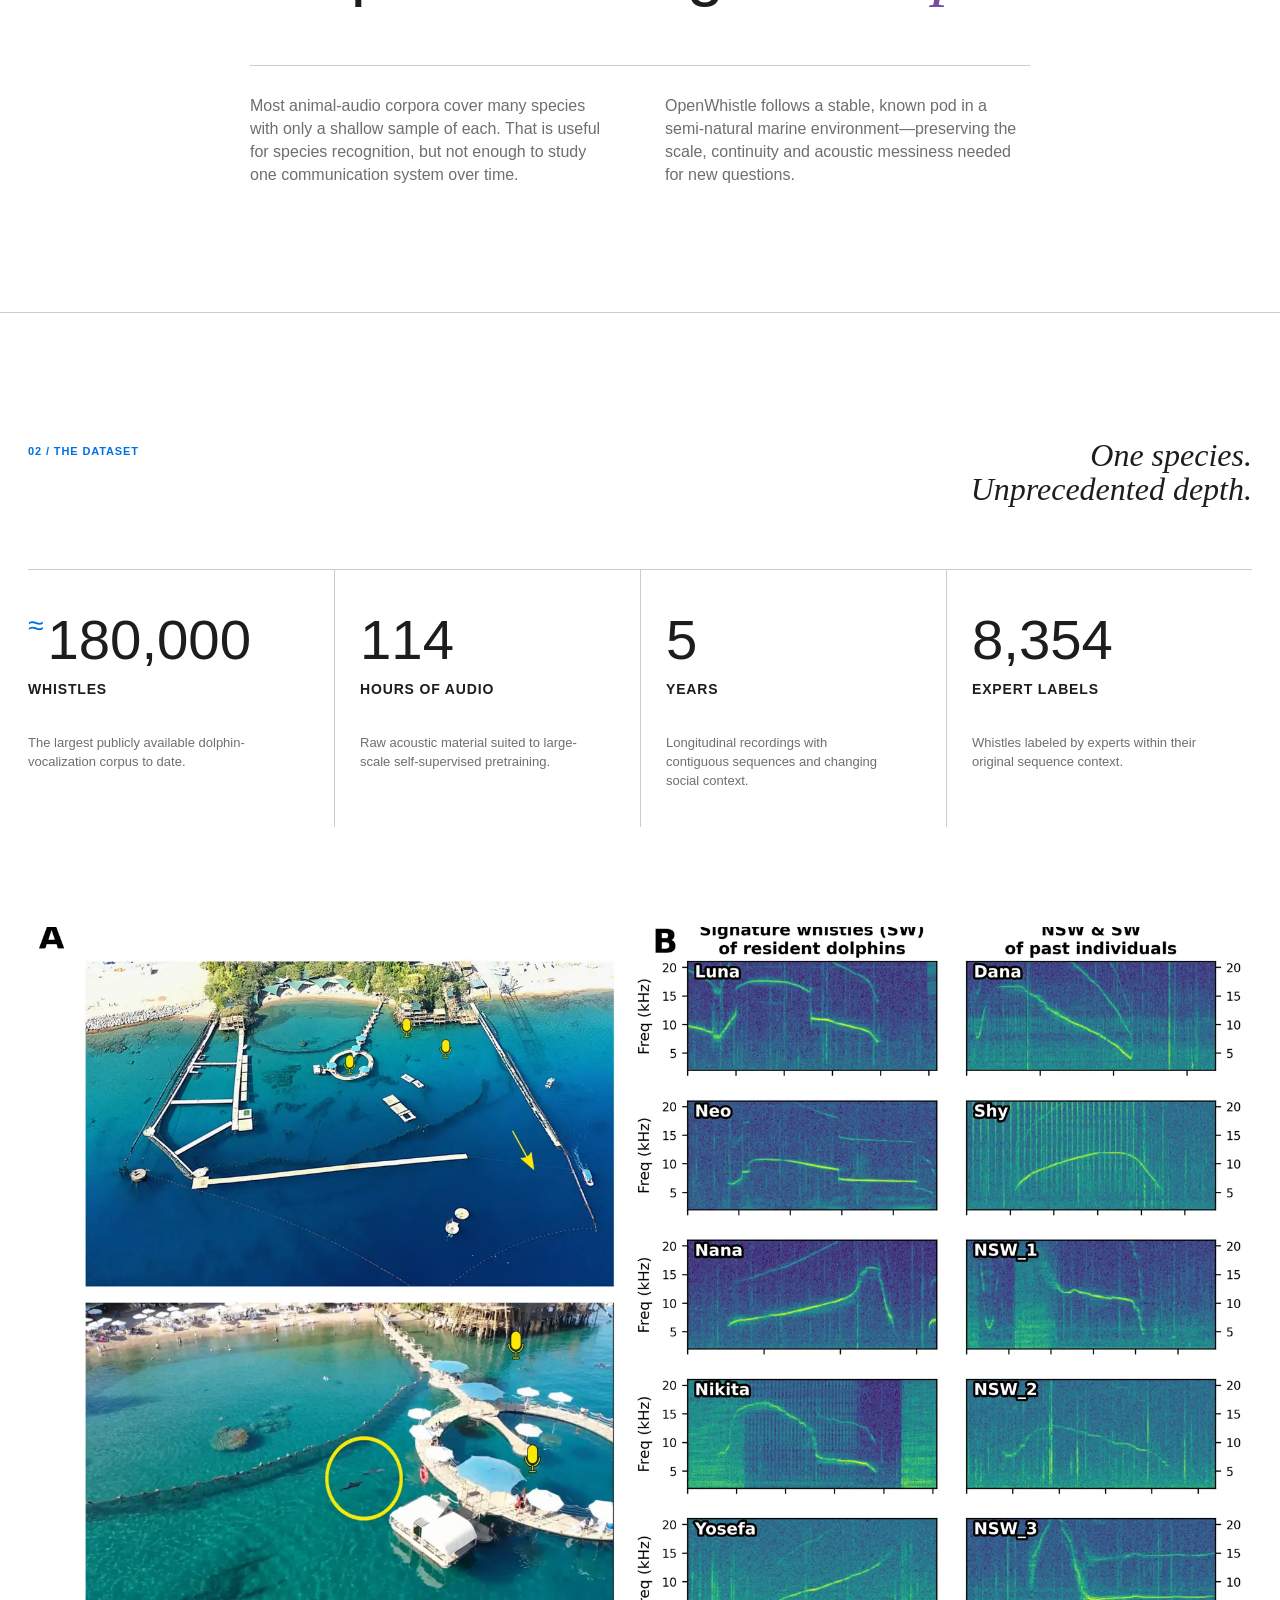
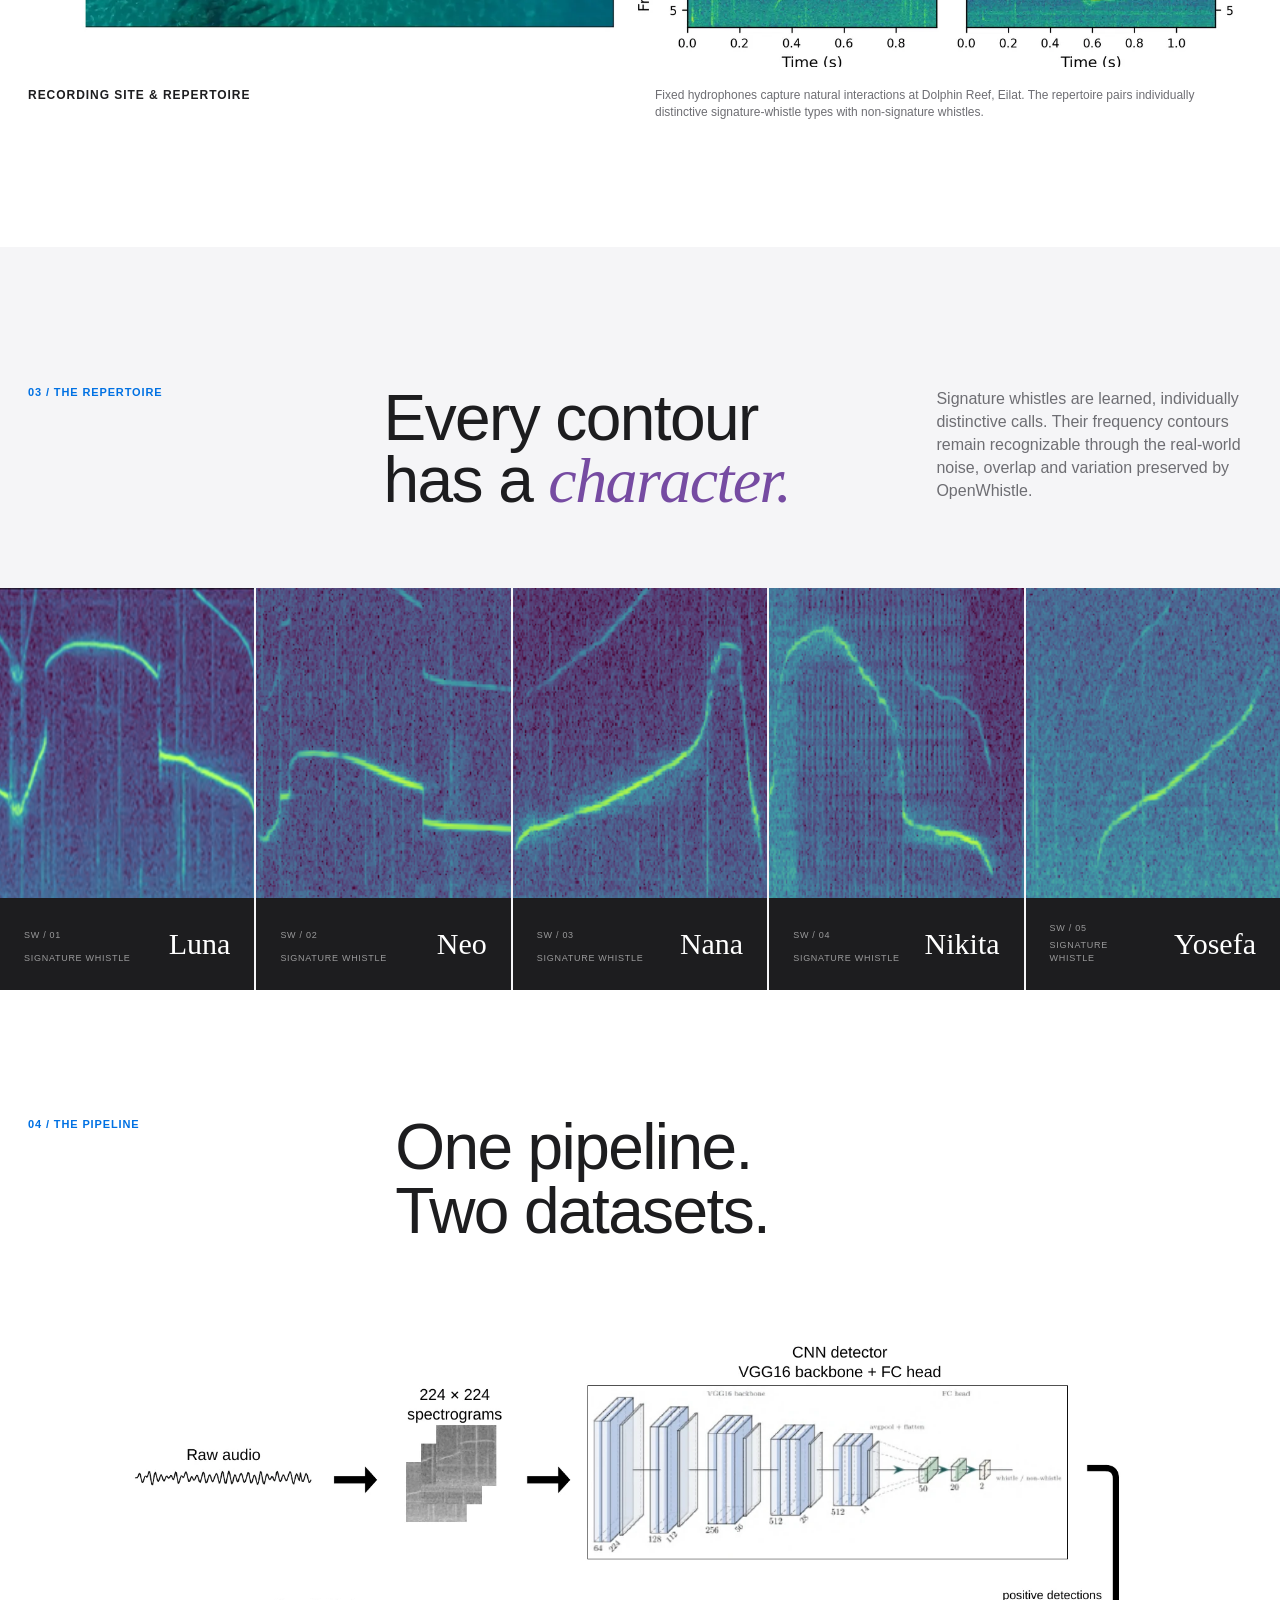
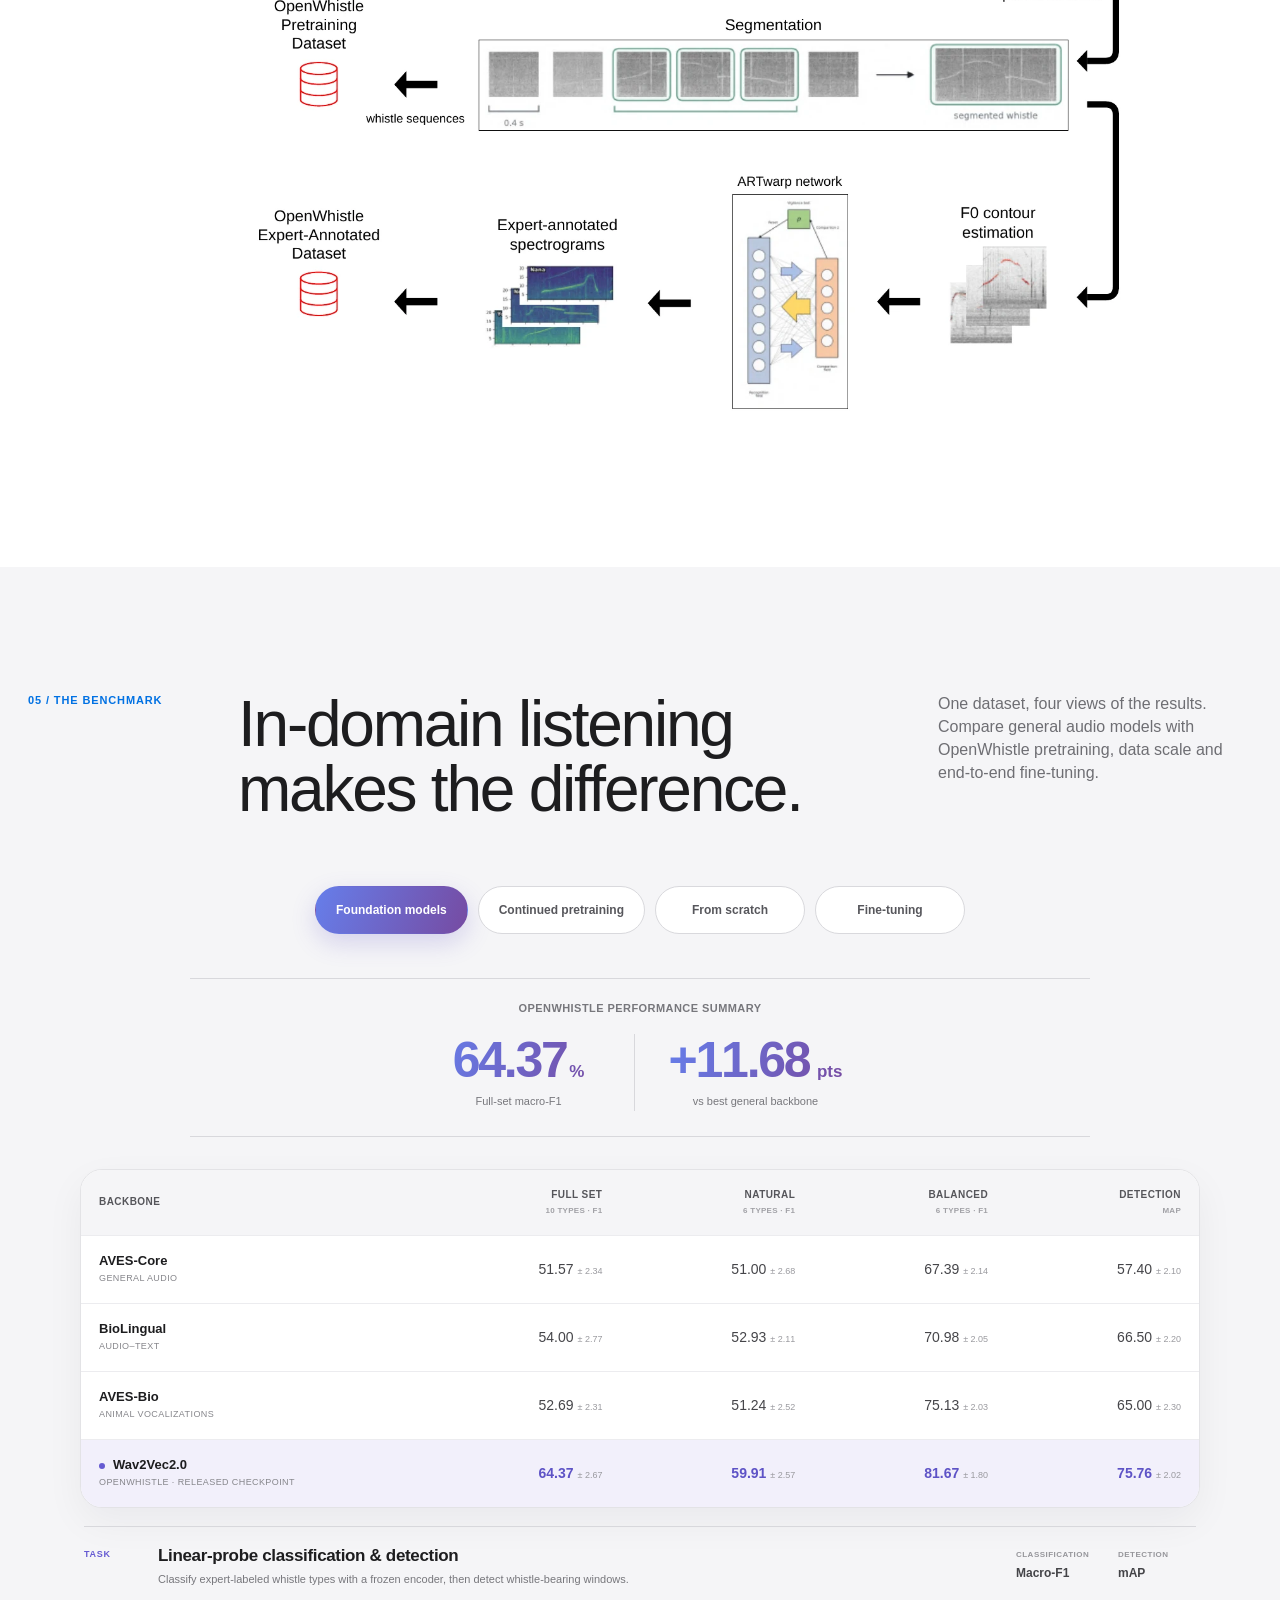
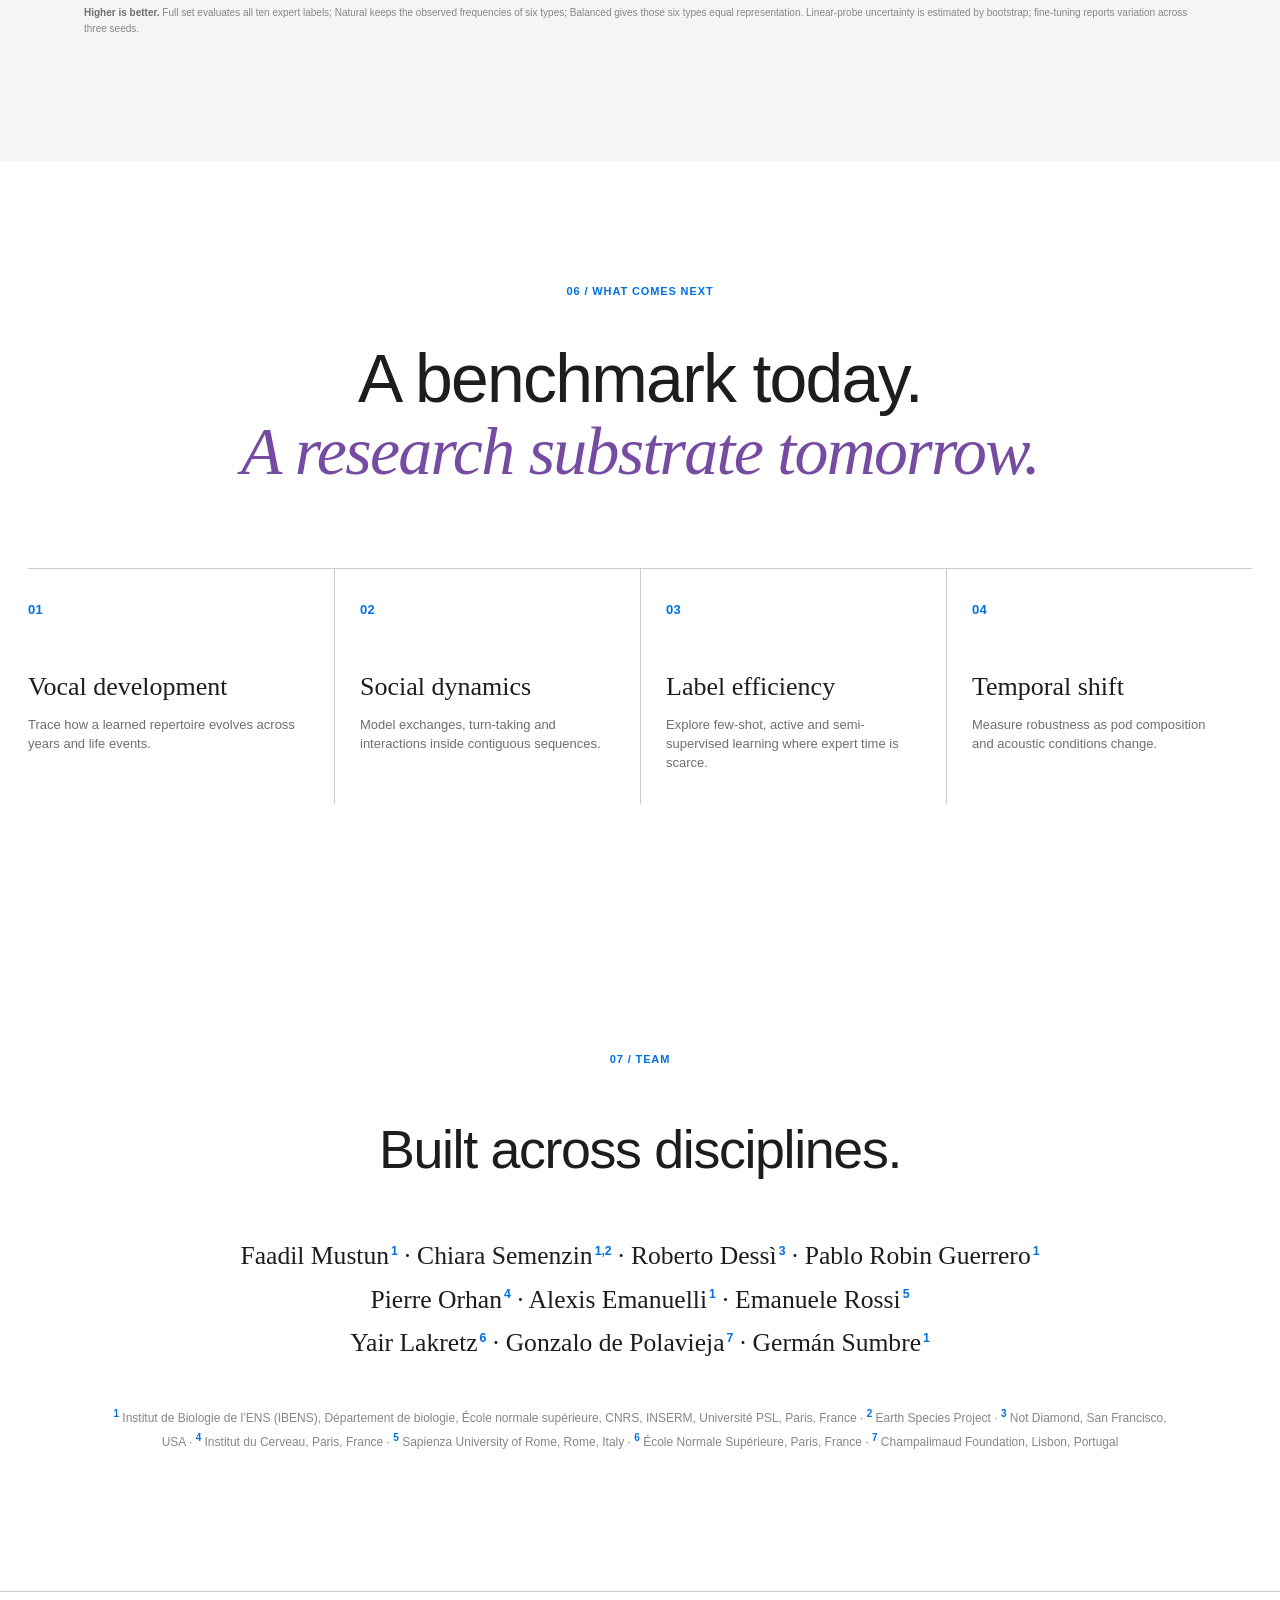
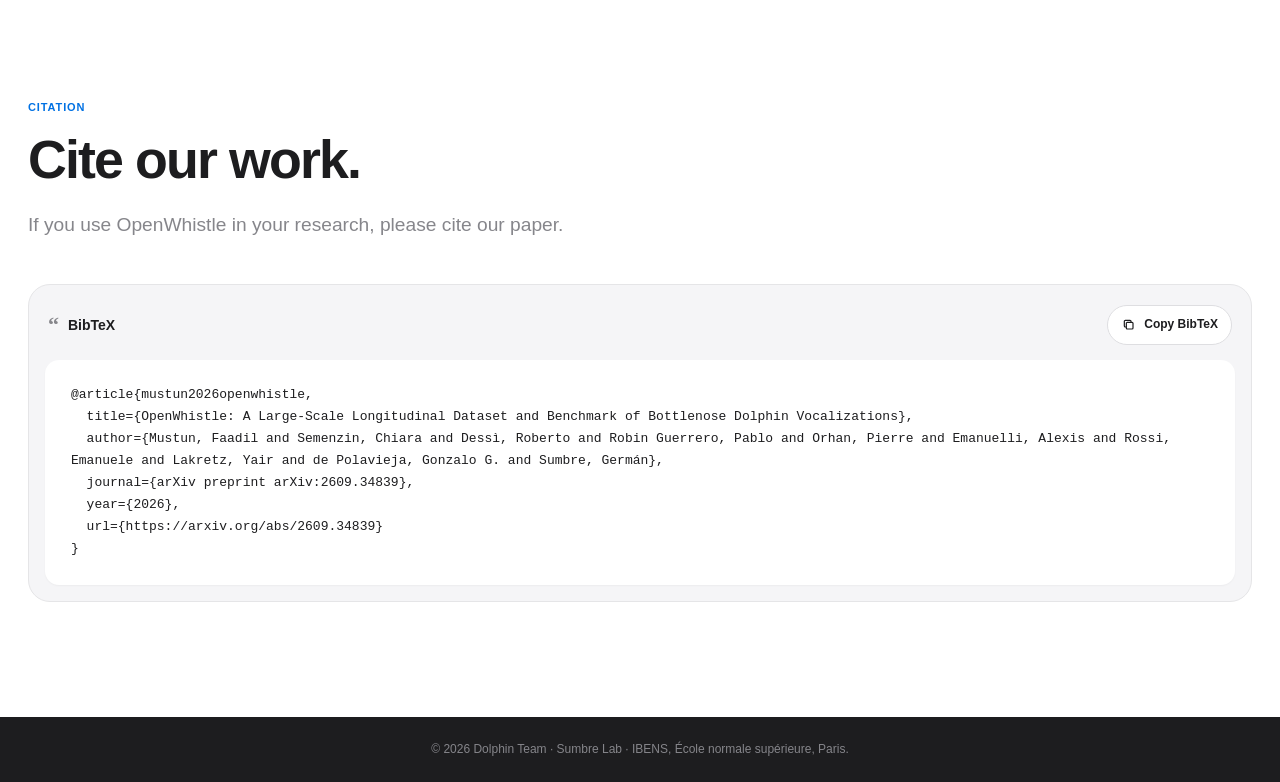
==== commit a14118d7: "Prioritize full-set benchmark results" ====
--- a/openwhistle/index.html
+++ b/openwhistle/index.html
@@ -228,12 +228,12 @@
             </div>
             <div class="results-table-scroll">
               <table class="results-table">
-                <thead><tr><th scope="col">Backbone</th><th scope="col">Balanced<small>6 types · F1</small></th><th scope="col">Natural<small>6 types · F1</small></th><th scope="col">Full set<small>10 types · F1</small></th><th scope="col">Detection<small>mAP</small></th></tr></thead>
+                <thead><tr><th scope="col">Backbone</th><th scope="col">Full set<small>10 types · F1</small></th><th scope="col">Natural<small>6 types · F1</small></th><th scope="col">Balanced<small>6 types · F1</small></th><th scope="col">Detection<small>mAP</small></th></tr></thead>
                 <tbody>
-                  <tr><th scope="row"><strong>AVES-Core</strong><span>general audio</span></th><td>67.39 <small>± 2.14</small></td><td>51.00 <small>± 2.68</small></td><td>51.57 <small>± 2.34</small></td><td>57.40 <small>± 2.10</small></td></tr>
-                  <tr><th scope="row"><strong>BioLingual</strong><span>audio–text</span></th><td>70.98 <small>± 2.05</small></td><td>52.93 <small>± 2.11</small></td><td>54.00 <small>± 2.77</small></td><td>66.50 <small>± 2.20</small></td></tr>
-                  <tr><th scope="row"><strong>AVES-Bio</strong><span>animal vocalizations</span></th><td>75.13 <small>± 2.03</small></td><td>51.24 <small>± 2.52</small></td><td>52.69 <small>± 2.31</small></td><td>65.00 <small>± 2.30</small></td></tr>
-                  <tr class="result-highlight"><th scope="row"><strong>Wav2Vec2.0</strong><span>OpenWhistle · released checkpoint</span></th><td class="result-best">81.67 <small>± 1.80</small></td><td class="result-best">59.91 <small>± 2.57</small></td><td class="result-best">64.37 <small>± 2.67</small></td><td class="result-best">75.76 <small>± 2.02</small></td></tr>
+                  <tr><th scope="row"><strong>AVES-Core</strong><span>general audio</span></th><td>51.57 <small>± 2.34</small></td><td>51.00 <small>± 2.68</small></td><td>67.39 <small>± 2.14</small></td><td>57.40 <small>± 2.10</small></td></tr>
+                  <tr><th scope="row"><strong>BioLingual</strong><span>audio–text</span></th><td>54.00 <small>± 2.77</small></td><td>52.93 <small>± 2.11</small></td><td>70.98 <small>± 2.05</small></td><td>66.50 <small>± 2.20</small></td></tr>
+                  <tr><th scope="row"><strong>AVES-Bio</strong><span>animal vocalizations</span></th><td>52.69 <small>± 2.31</small></td><td>51.24 <small>± 2.52</small></td><td>75.13 <small>± 2.03</small></td><td>65.00 <small>± 2.30</small></td></tr>
+                  <tr class="result-highlight"><th scope="row"><strong>Wav2Vec2.0</strong><span>OpenWhistle · released checkpoint</span></th><td class="result-best">64.37 <small>± 2.67</small></td><td class="result-best">59.91 <small>± 2.57</small></td><td class="result-best">81.67 <small>± 1.80</small></td><td class="result-best">75.76 <small>± 2.02</small></td></tr>
                 </tbody>
               </table>
             </div>
@@ -247,14 +247,14 @@
             </div>
             <div class="results-table-scroll">
               <table class="results-table">
-                <thead><tr><th scope="col">Checkpoint</th><th scope="col">Balanced<small>6 types · F1</small></th><th scope="col">Natural<small>6 types · F1</small></th><th scope="col">Full set<small>10 types · F1</small></th><th scope="col">Detection<small>mAP</small></th></tr></thead>
+                <thead><tr><th scope="col">Checkpoint</th><th scope="col">Full set<small>10 types · F1</small></th><th scope="col">Natural<small>6 types · F1</small></th><th scope="col">Balanced<small>6 types · F1</small></th><th scope="col">Detection<small>mAP</small></th></tr></thead>
                 <tbody>
-                  <tr><th scope="row"><strong>AVES-Bio + OW</strong><span>10% of data</span></th><td>70.40 <small>± 2.14</small></td><td>50.03 <small>± 2.66</small></td><td>47.99 <small>± 2.32</small></td><td>65.43 <small>± 2.21</small></td></tr>
-                  <tr><th scope="row"><strong>AVES-Bio + OW</strong><span>50% of data</span></th><td>67.12 <small>± 2.16</small></td><td>50.73 <small>± 2.53</small></td><td>50.27 <small>± 2.58</small></td><td>64.14 <small>± 2.22</small></td></tr>
-                  <tr><th scope="row"><strong>AVES-Bio + OW</strong><span>100% of data</span></th><td>70.14 <small>± 2.13</small></td><td>53.01 <small>± 2.63</small></td><td>51.54 <small>± 2.54</small></td><td>68.49 <small>± 2.08</small></td></tr>
-                  <tr><th scope="row"><strong>AVES-Bio + OW · BTB3</strong><span>10% of data</span></th><td>78.08 <small>± 1.94</small></td><td>56.05 <small>± 2.48</small></td><td>57.86 <small>± 2.79</small></td><td>69.91 <small>± 2.06</small></td></tr>
-                  <tr><th scope="row"><strong>AVES-Bio + OW · BTB3</strong><span>50% of data</span></th><td>78.11 <small>± 1.92</small></td><td>56.98 <small>± 2.52</small></td><td>58.15 <small>± 2.60</small></td><td>71.19 <small>± 1.98</small></td></tr>
-                  <tr class="result-highlight"><th scope="row"><strong>AVES-Bio + OW · BTB3</strong><span>100% of data</span></th><td class="result-best">80.60 <small>± 1.84</small></td><td class="result-best">58.91 <small>± 2.86</small></td><td class="result-best">63.53 <small>± 2.93</small></td><td class="result-best">73.93 <small>± 2.13</small></td></tr>
+                  <tr><th scope="row"><strong>AVES-Bio + OW</strong><span>10% of data</span></th><td>47.99 <small>± 2.32</small></td><td>50.03 <small>± 2.66</small></td><td>70.40 <small>± 2.14</small></td><td>65.43 <small>± 2.21</small></td></tr>
+                  <tr><th scope="row"><strong>AVES-Bio + OW</strong><span>50% of data</span></th><td>50.27 <small>± 2.58</small></td><td>50.73 <small>± 2.53</small></td><td>67.12 <small>± 2.16</small></td><td>64.14 <small>± 2.22</small></td></tr>
+                  <tr><th scope="row"><strong>AVES-Bio + OW</strong><span>100% of data</span></th><td>51.54 <small>± 2.54</small></td><td>53.01 <small>± 2.63</small></td><td>70.14 <small>± 2.13</small></td><td>68.49 <small>± 2.08</small></td></tr>
+                  <tr><th scope="row"><strong>AVES-Bio + OW · BTB3</strong><span>10% of data</span></th><td>57.86 <small>± 2.79</small></td><td>56.05 <small>± 2.48</small></td><td>78.08 <small>± 1.94</small></td><td>69.91 <small>± 2.06</small></td></tr>
+                  <tr><th scope="row"><strong>AVES-Bio + OW · BTB3</strong><span>50% of data</span></th><td>58.15 <small>± 2.60</small></td><td>56.98 <small>± 2.52</small></td><td>78.11 <small>± 1.92</small></td><td>71.19 <small>± 1.98</small></td></tr>
+                  <tr class="result-highlight"><th scope="row"><strong>AVES-Bio + OW · BTB3</strong><span>100% of data</span></th><td class="result-best">63.53 <small>± 2.93</small></td><td class="result-best">58.91 <small>± 2.86</small></td><td class="result-best">80.60 <small>± 1.84</small></td><td class="result-best">73.93 <small>± 2.13</small></td></tr>
                 </tbody>
               </table>
             </div>
@@ -268,11 +268,11 @@
             </div>
             <div class="results-table-scroll">
               <table class="results-table">
-                <thead><tr><th scope="col">Checkpoint</th><th scope="col">Balanced<small>6 types · F1</small></th><th scope="col">Natural<small>6 types · F1</small></th><th scope="col">Full set<small>10 types · F1</small></th><th scope="col">Detection<small>mAP</small></th></tr></thead>
+                <thead><tr><th scope="col">Checkpoint</th><th scope="col">Full set<small>10 types · F1</small></th><th scope="col">Natural<small>6 types · F1</small></th><th scope="col">Balanced<small>6 types · F1</small></th><th scope="col">Detection<small>mAP</small></th></tr></thead>
                 <tbody>
-                  <tr><th scope="row"><strong>Wav2Vec2.0</strong><span>stride 960 · 10% · 40k steps</span></th><td>34.78 <small>± 2.18</small></td><td>22.11 <small>± 1.37</small></td><td>22.65 <small>± 1.07</small></td><td>20.76 <small>± 1.34</small></td></tr>
-                  <tr><th scope="row"><strong>Wav2Vec2.0</strong><span>stride 960 · 50% · 200k steps</span></th><td>77.66 <small>± 1.98</small></td><td>59.34 <small>± 2.99</small></td><td>56.53 <small>± 2.61</small></td><td>77.03 <small>± 2.09</small></td></tr>
-                  <tr class="result-highlight"><th scope="row"><strong>Wav2Vec2.0</strong><span>stride 960 · 100% · 400k steps</span></th><td class="result-best">80.83 <small>± 1.87</small></td><td class="result-best">61.22 <small>± 3.04</small></td><td class="result-best">60.57 <small>± 2.98</small></td><td class="result-best">80.80 <small>± 1.91</small></td></tr>
+                  <tr><th scope="row"><strong>Wav2Vec2.0</strong><span>stride 960 · 10% · 40k steps</span></th><td>22.65 <small>± 1.07</small></td><td>22.11 <small>± 1.37</small></td><td>34.78 <small>± 2.18</small></td><td>20.76 <small>± 1.34</small></td></tr>
+                  <tr><th scope="row"><strong>Wav2Vec2.0</strong><span>stride 960 · 50% · 200k steps</span></th><td>56.53 <small>± 2.61</small></td><td>59.34 <small>± 2.99</small></td><td>77.66 <small>± 1.98</small></td><td>77.03 <small>± 2.09</small></td></tr>
+                  <tr class="result-highlight"><th scope="row"><strong>Wav2Vec2.0</strong><span>stride 960 · 100% · 400k steps</span></th><td class="result-best">60.57 <small>± 2.98</small></td><td class="result-best">61.22 <small>± 3.04</small></td><td class="result-best">80.83 <small>± 1.87</small></td><td class="result-best">80.80 <small>± 1.91</small></td></tr>
                 </tbody>
               </table>
             </div>
@@ -282,22 +282,22 @@
           <section class="benchmark-result-panel" id="result-panel-finetuning" role="tabpanel" aria-labelledby="result-tab-finetuning" data-result-panel="finetuning" hidden>
             <div class="benchmark-performance-summary">
               <p>Best end-to-end result</p>
-              <div><article><strong>79.60<small>%</small></strong><span>Balanced macro-F1</span></article><article><strong>77.02<small>%</small></strong><span>Detection mAP</span></article></div>
+              <div><article><strong>59.54<small>%</small></strong><span>Full-set macro-F1</span></article><article><strong>77.02<small>%</small></strong><span>Detection mAP</span></article></div>
             </div>
             <div class="results-table-scroll">
               <table class="results-table">
-                <thead><tr><th scope="col">Backbone</th><th scope="col">Balanced<small>6 types · F1</small></th><th scope="col">Natural<small>6 types · F1</small></th><th scope="col">Full set<small>10 types · F1</small></th><th scope="col">Detection<small>mAP</small></th></tr></thead>
+                <thead><tr><th scope="col">Backbone</th><th scope="col">Full set<small>10 types · F1</small></th><th scope="col">Natural<small>6 types · F1</small></th><th scope="col">Balanced<small>6 types · F1</small></th><th scope="col">Detection<small>mAP</small></th></tr></thead>
                 <tbody>
-                  <tr><th scope="row"><strong>AVES-Core</strong><span>end-to-end</span></th><td>77.37 <small>± 0.85</small></td><td>61.24 <small>± 4.58</small></td><td>57.29 <small>± 1.73</small></td><td>74.10 <small>± 1.26</small></td></tr>
-                  <tr><th scope="row"><strong>BioLingual</strong><span>end-to-end</span></th><td>78.99 <small>± 1.56</small></td><td>57.55 <small>± 1.46</small></td><td>54.32 <small>± 2.79</small></td><td>72.26 <small>± 0.44</small></td></tr>
-                  <tr class="result-highlight"><th scope="row"><strong>AVES-Bio</strong><span>end-to-end</span></th><td class="result-best">79.60 <small>± 0.62</small></td><td class="result-best">62.06 <small>± 0.89</small></td><td class="result-best">59.54 <small>± 1.05</small></td><td class="result-best">77.02 <small>± 1.31</small></td></tr>
+                  <tr><th scope="row"><strong>AVES-Core</strong><span>end-to-end</span></th><td>57.29 <small>± 1.73</small></td><td>61.24 <small>± 4.58</small></td><td>77.37 <small>± 0.85</small></td><td>74.10 <small>± 1.26</small></td></tr>
+                  <tr><th scope="row"><strong>BioLingual</strong><span>end-to-end</span></th><td>54.32 <small>± 2.79</small></td><td>57.55 <small>± 1.46</small></td><td>78.99 <small>± 1.56</small></td><td>72.26 <small>± 0.44</small></td></tr>
+                  <tr class="result-highlight"><th scope="row"><strong>AVES-Bio</strong><span>end-to-end</span></th><td class="result-best">59.54 <small>± 1.05</small></td><td class="result-best">62.06 <small>± 0.89</small></td><td class="result-best">79.60 <small>± 0.62</small></td><td class="result-best">77.02 <small>± 1.31</small></td></tr>
                 </tbody>
               </table>
             </div>
             <div class="benchmark-task"><span>Task</span><div><h3>End-to-end classification &amp; detection</h3><p>Optimize the encoder and prediction head jointly on expert-labeled OpenWhistle examples.</p></div><dl><div><dt>Classification</dt><dd>Macro-F1</dd></div><div><dt>Detection</dt><dd>mAP</dd></div></dl></div>
           </section>
 
-          <p class="benchmark-results-note"><strong>Higher is better.</strong> Balanced uses six equally represented whistle types; Natural keeps their observed frequencies; Full set evaluates all ten expert labels. Linear-probe uncertainty is estimated by bootstrap; fine-tuning reports variation across three seeds.</p>
+          <p class="benchmark-results-note"><strong>Higher is better.</strong> Full set evaluates all ten expert labels; Natural keeps the observed frequencies of six types; Balanced gives those six types equal representation. Linear-probe uncertainty is estimated by bootstrap; fine-tuning reports variation across three seeds.</p>
         </div>
       </section>
 
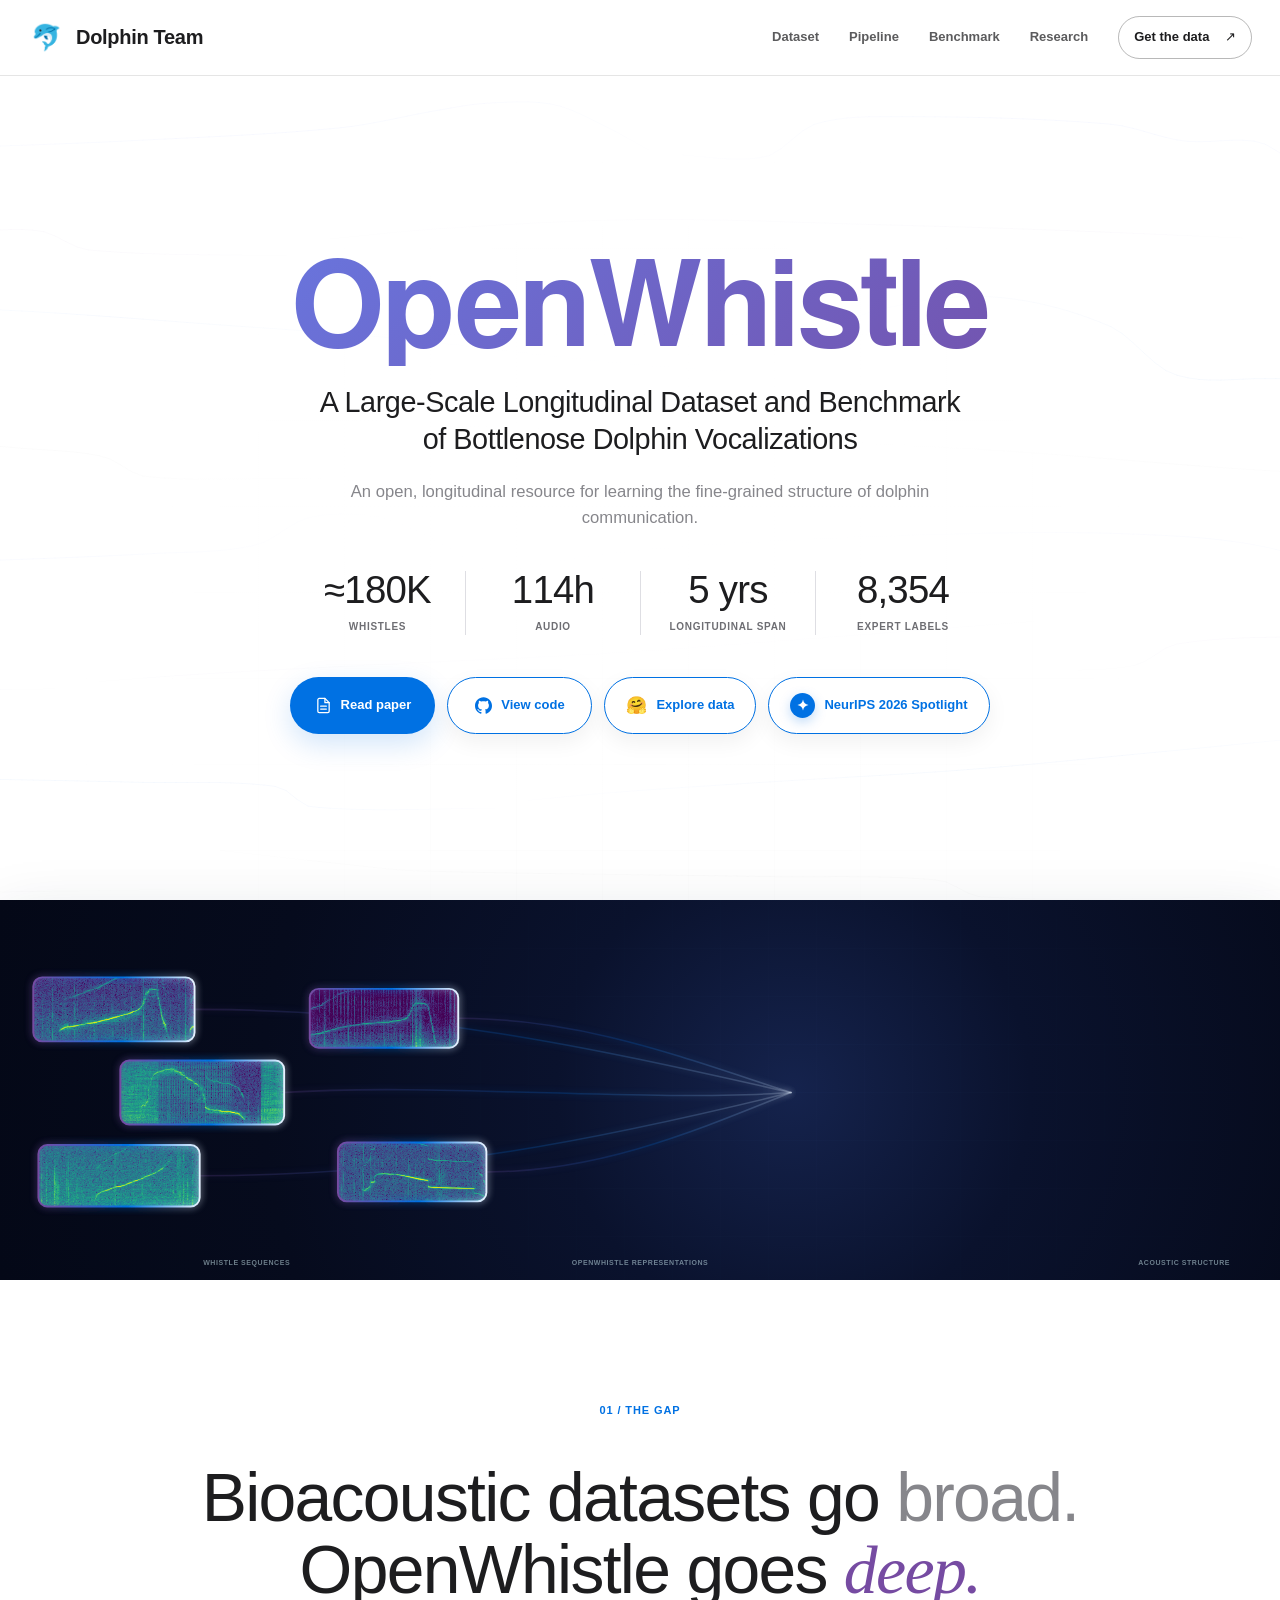
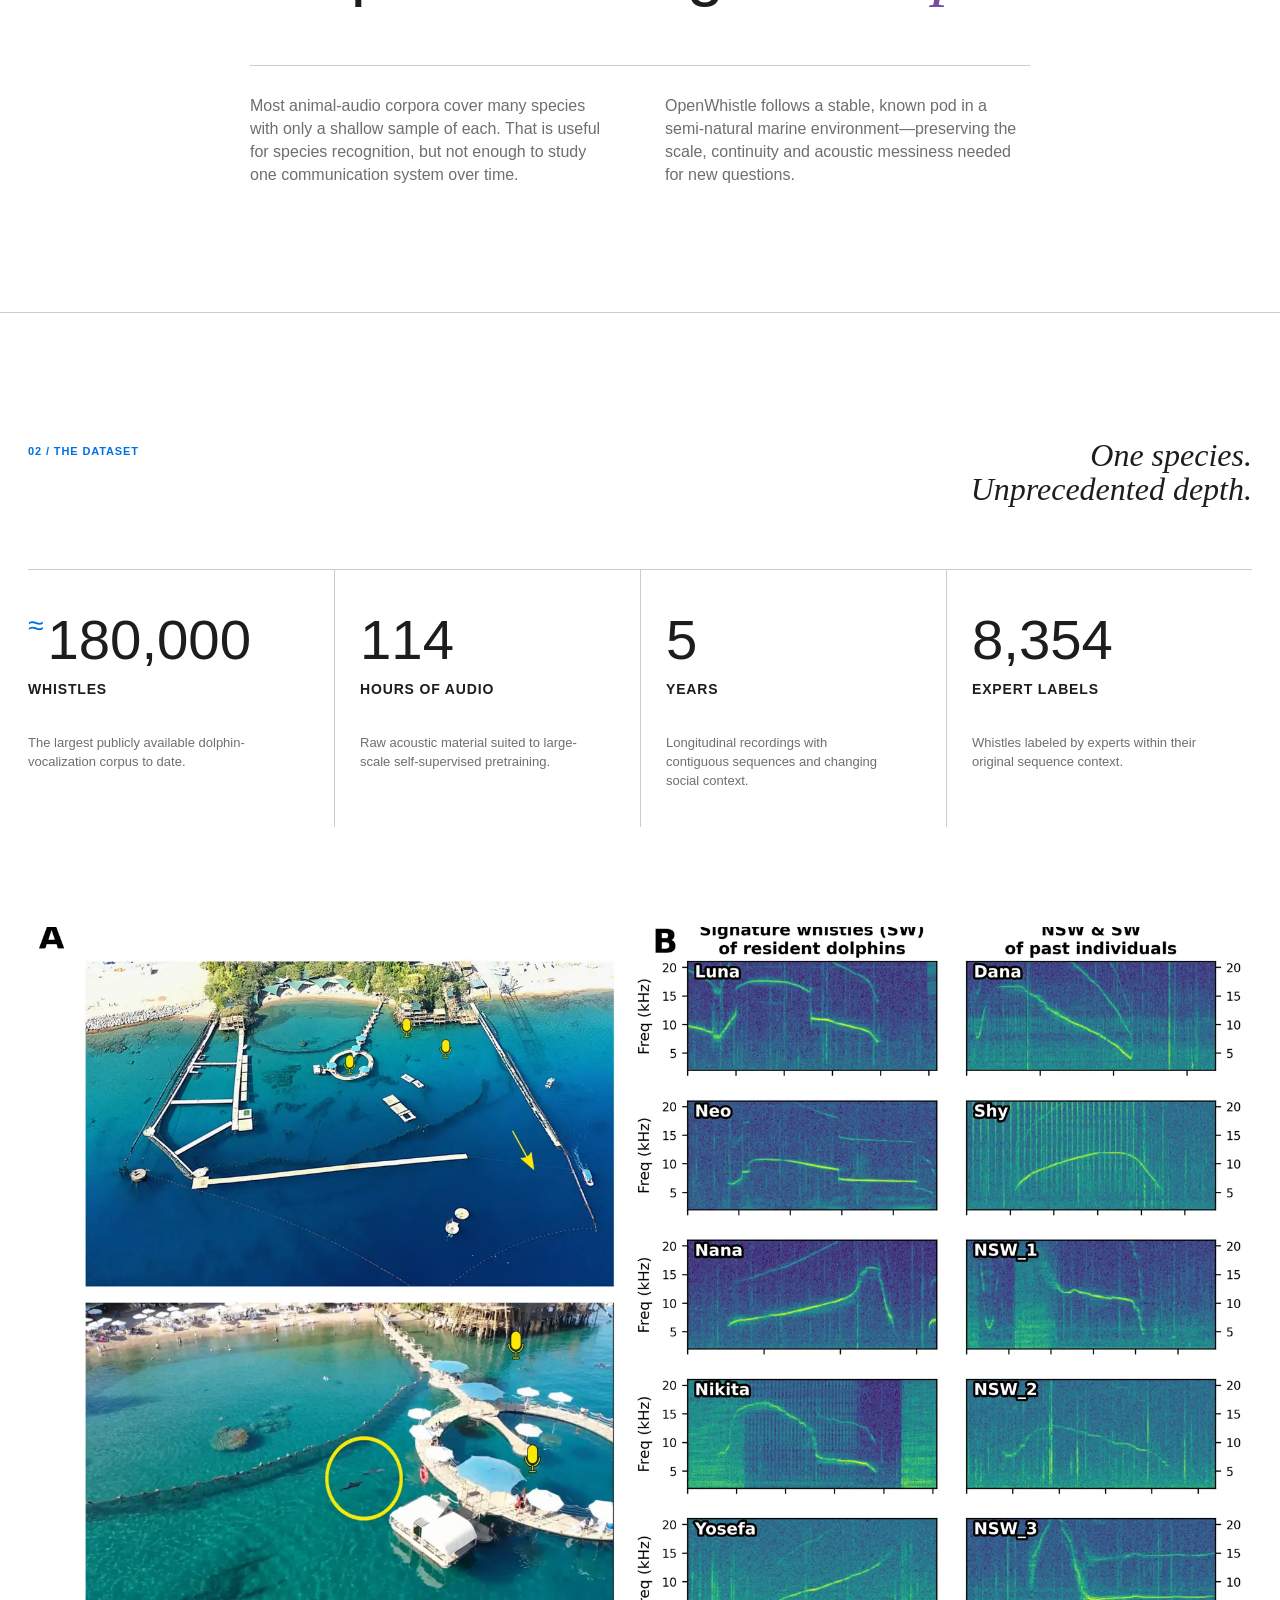
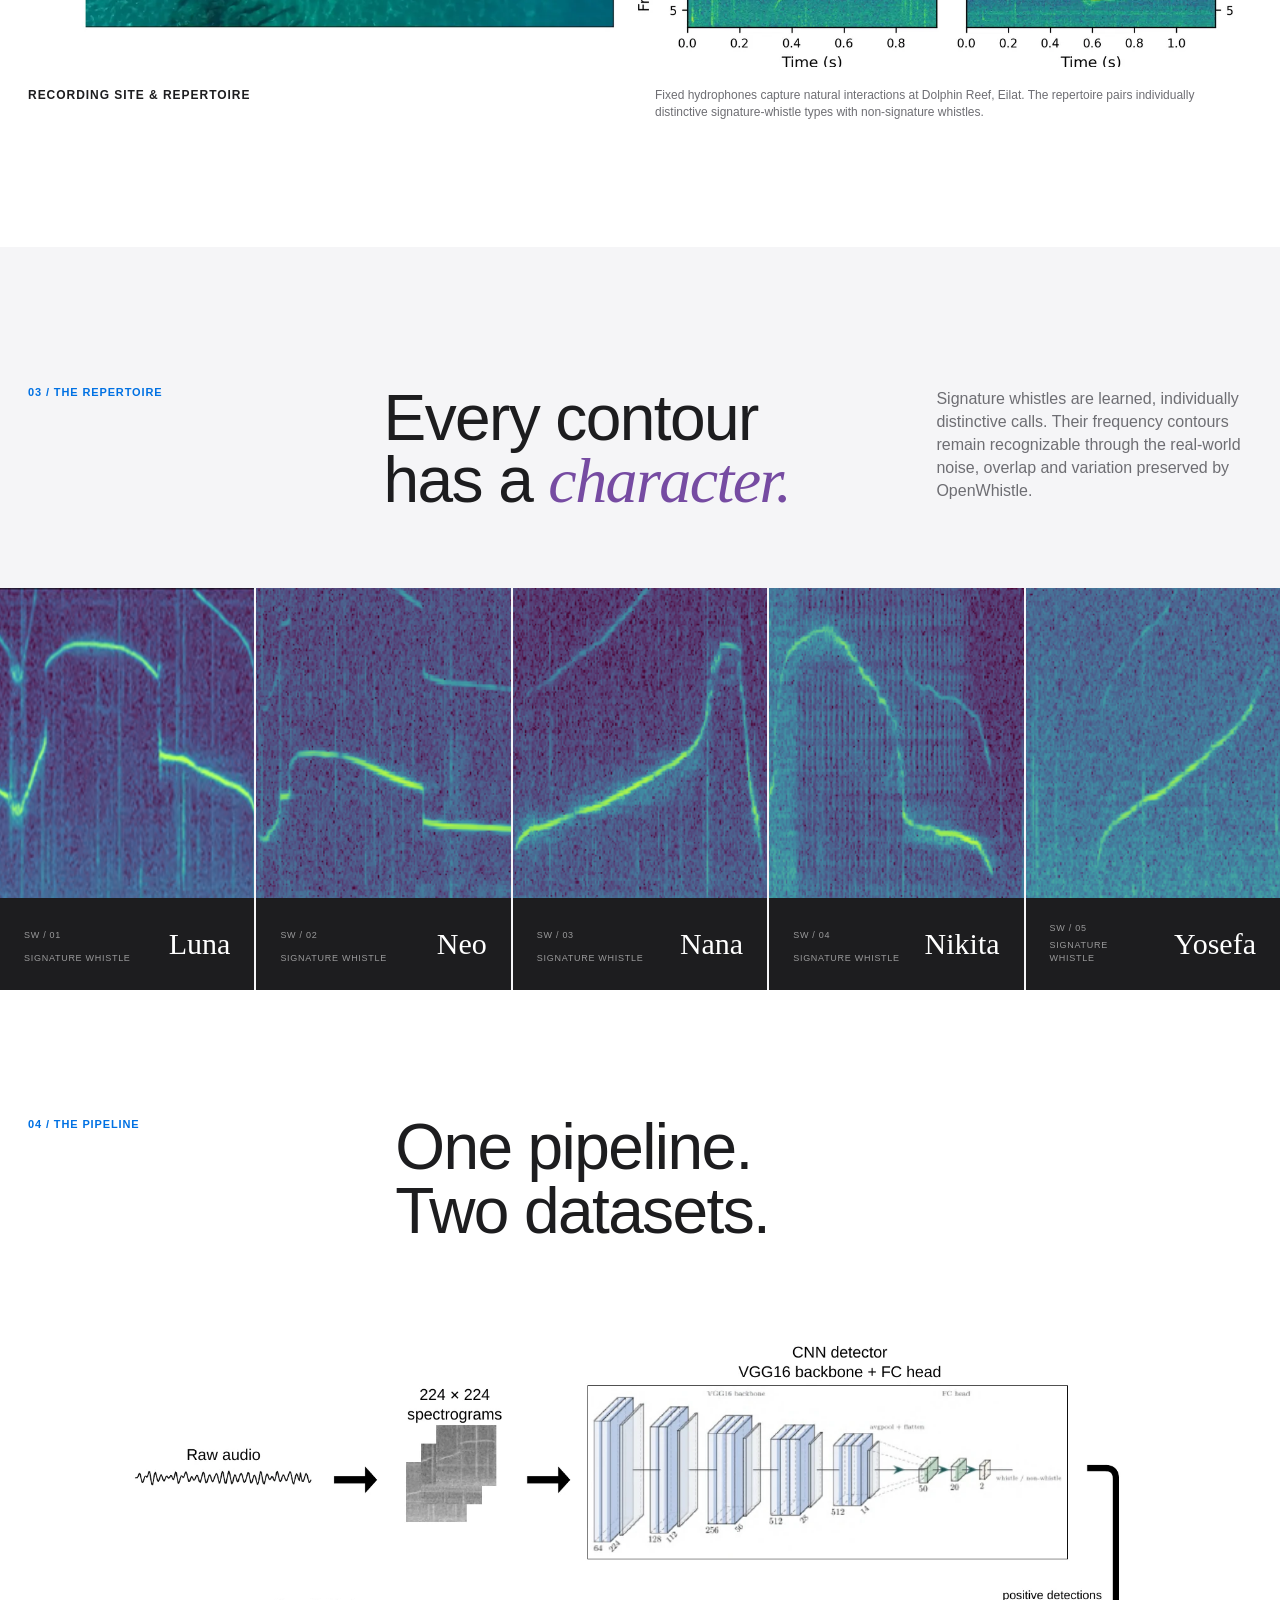
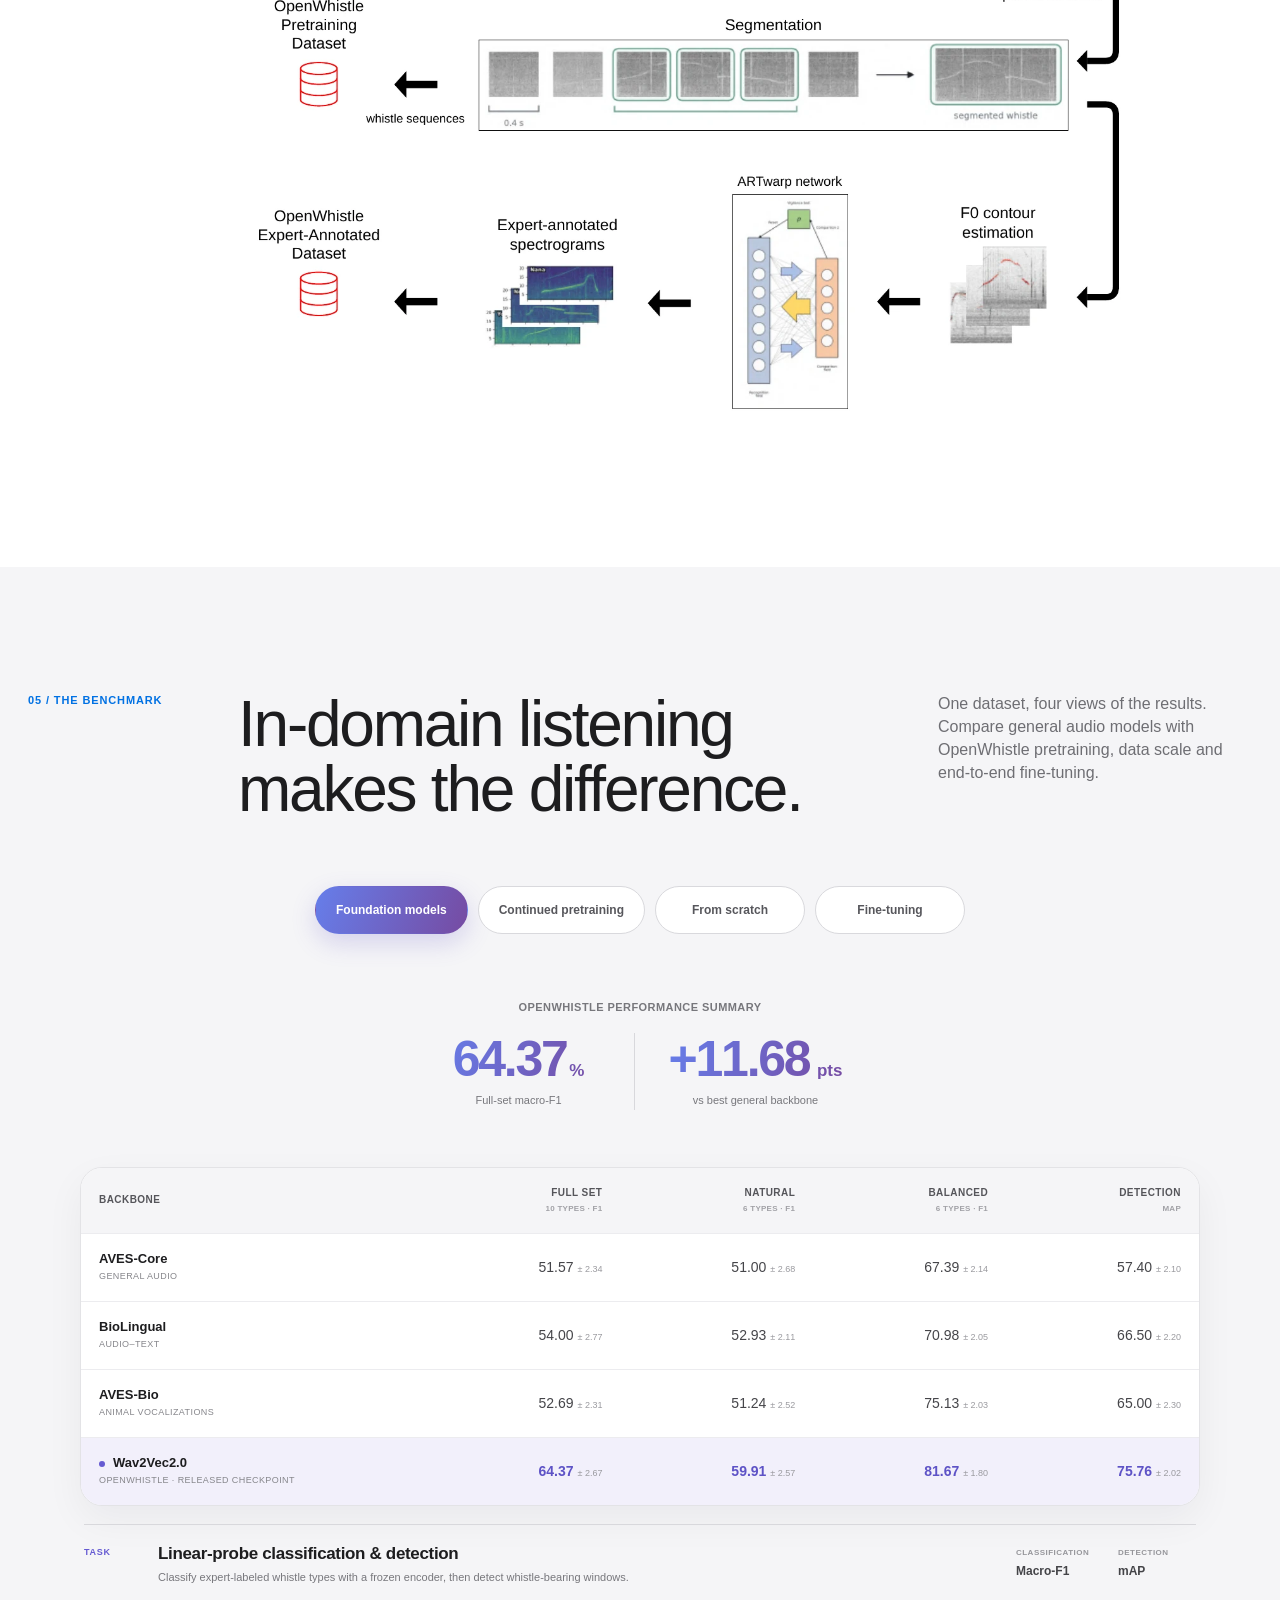
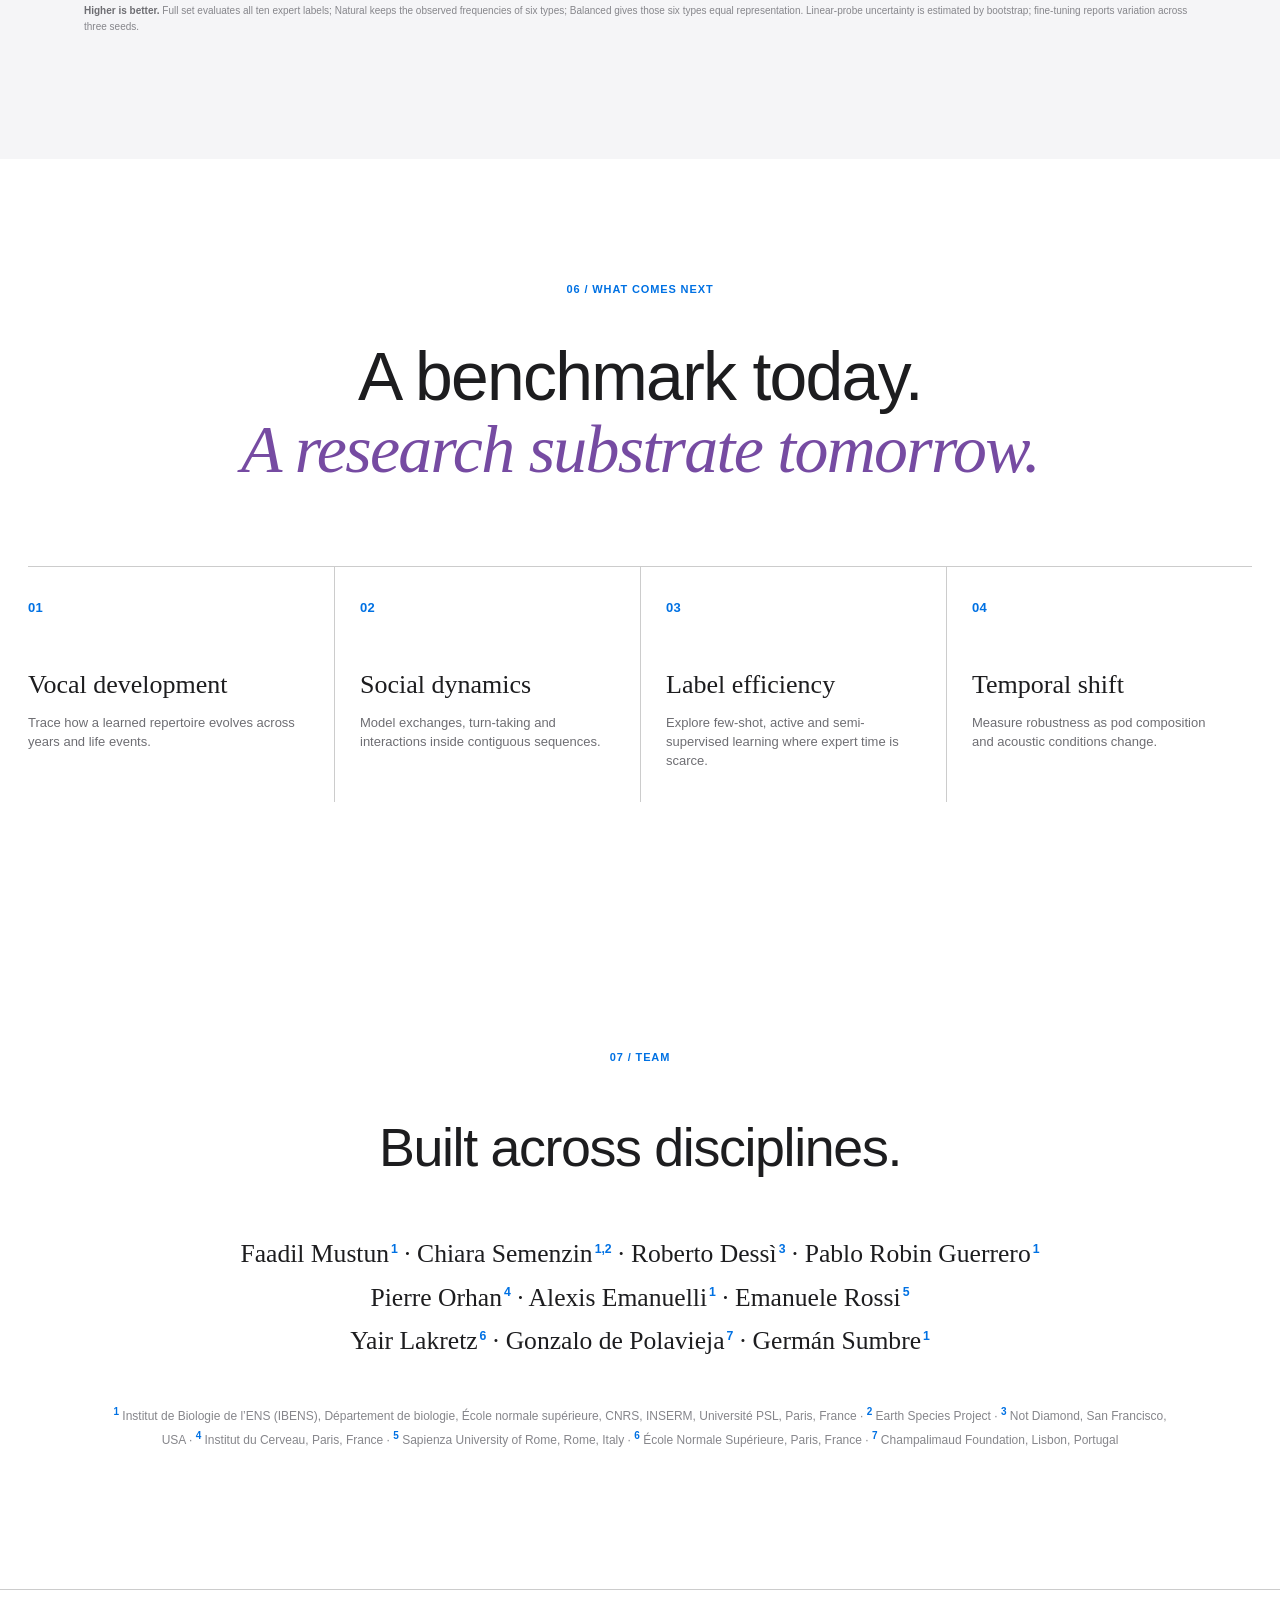
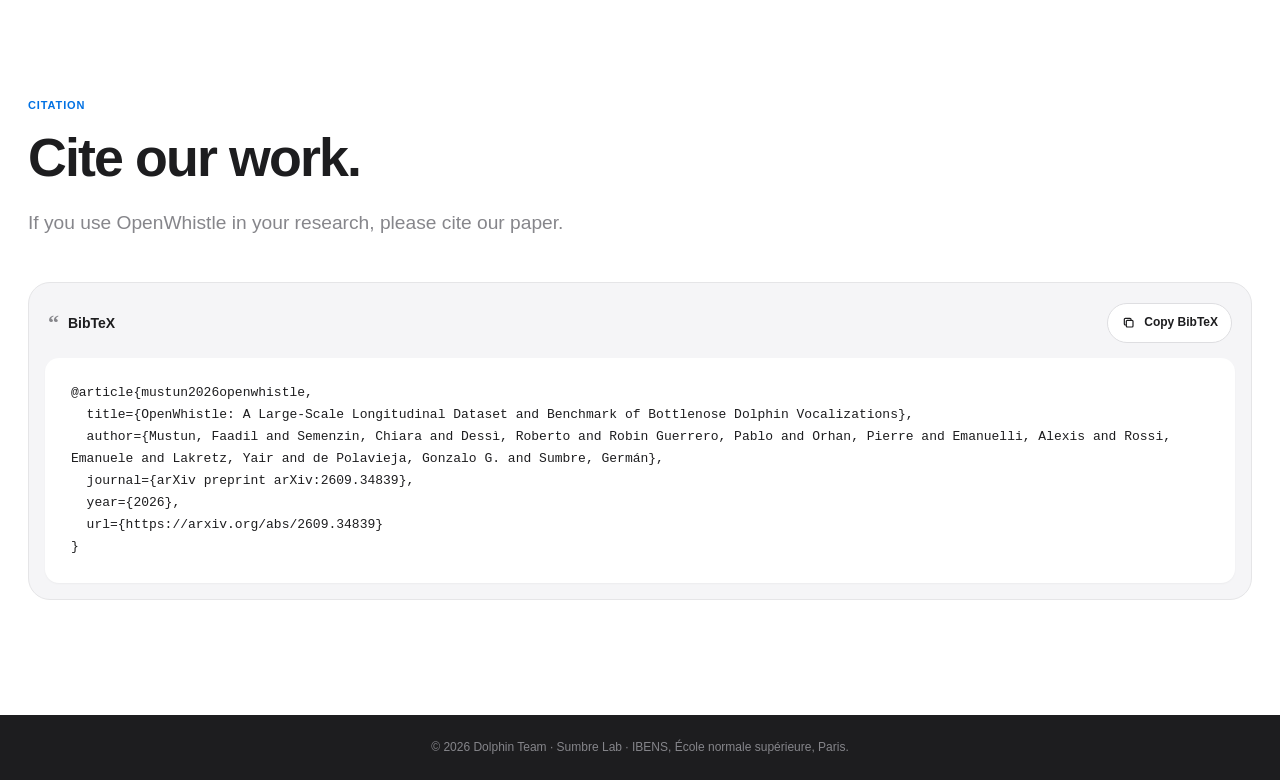
==== commit 7354930d: "Remove benchmark summary dividers" ====
--- a/openwhistle/index.html
+++ b/openwhistle/index.html
@@ -6,7 +6,7 @@
     <meta name="description" content="OpenWhistle is a large-scale, longitudinal dataset and benchmark for bottlenose dolphin vocalizations." />
     <meta name="theme-color" content="#ffffff" />
     <title>OpenWhistle</title>
-    <link rel="stylesheet" href="../styles.css?v=175" />
+    <link rel="stylesheet" href="../styles.css?v=176" />
   </head>
   <body>
     <div class="progress" aria-hidden="true"><span></span></div>
--- a/styles.css
+++ b/styles.css
@@ -686,7 +686,7 @@
 .benchmark-task dl div{min-width:78px}
 .benchmark-task dt{color:#96969b;font-size:8px;font-weight:700;text-transform:uppercase;letter-spacing:.06em}
 .benchmark-task dd{margin:4px 0 0;color:#444448;font-size:12px;font-weight:600}
-.benchmark-performance-summary{width:min(100%,900px);margin-inline:auto;padding:22px 38px 25px;border-block:1px solid #d8d8dc;color:var(--ink)}
+.benchmark-performance-summary{width:min(100%,900px);margin-inline:auto;padding:22px 38px 25px;color:var(--ink)}
 .benchmark-performance-summary>p{margin:0 0 17px;color:#77777c;text-align:center;font-size:11px;font-weight:700;letter-spacing:.04em;text-transform:uppercase}
 .benchmark-performance-summary>div{display:flex;justify-content:center;align-items:stretch}
 .benchmark-performance-summary article{min-width:230px;padding:1px 34px;text-align:center}
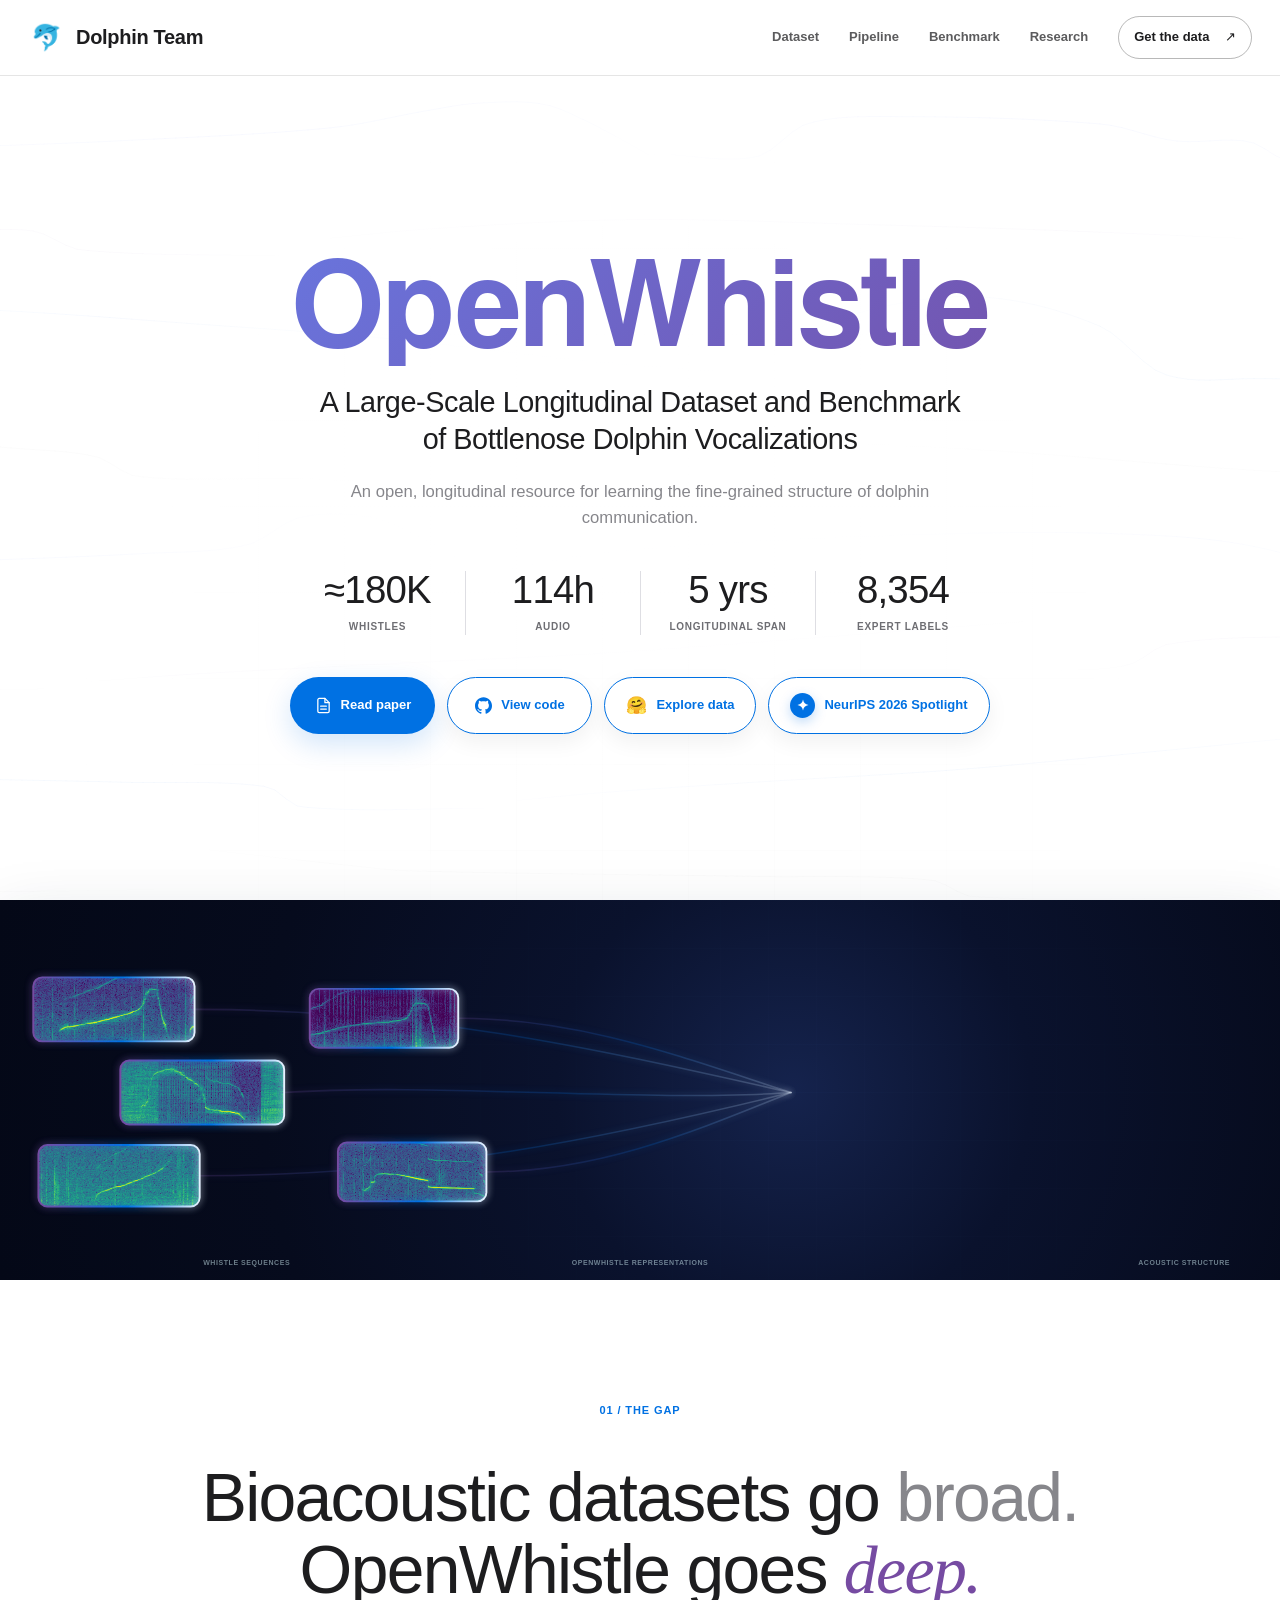
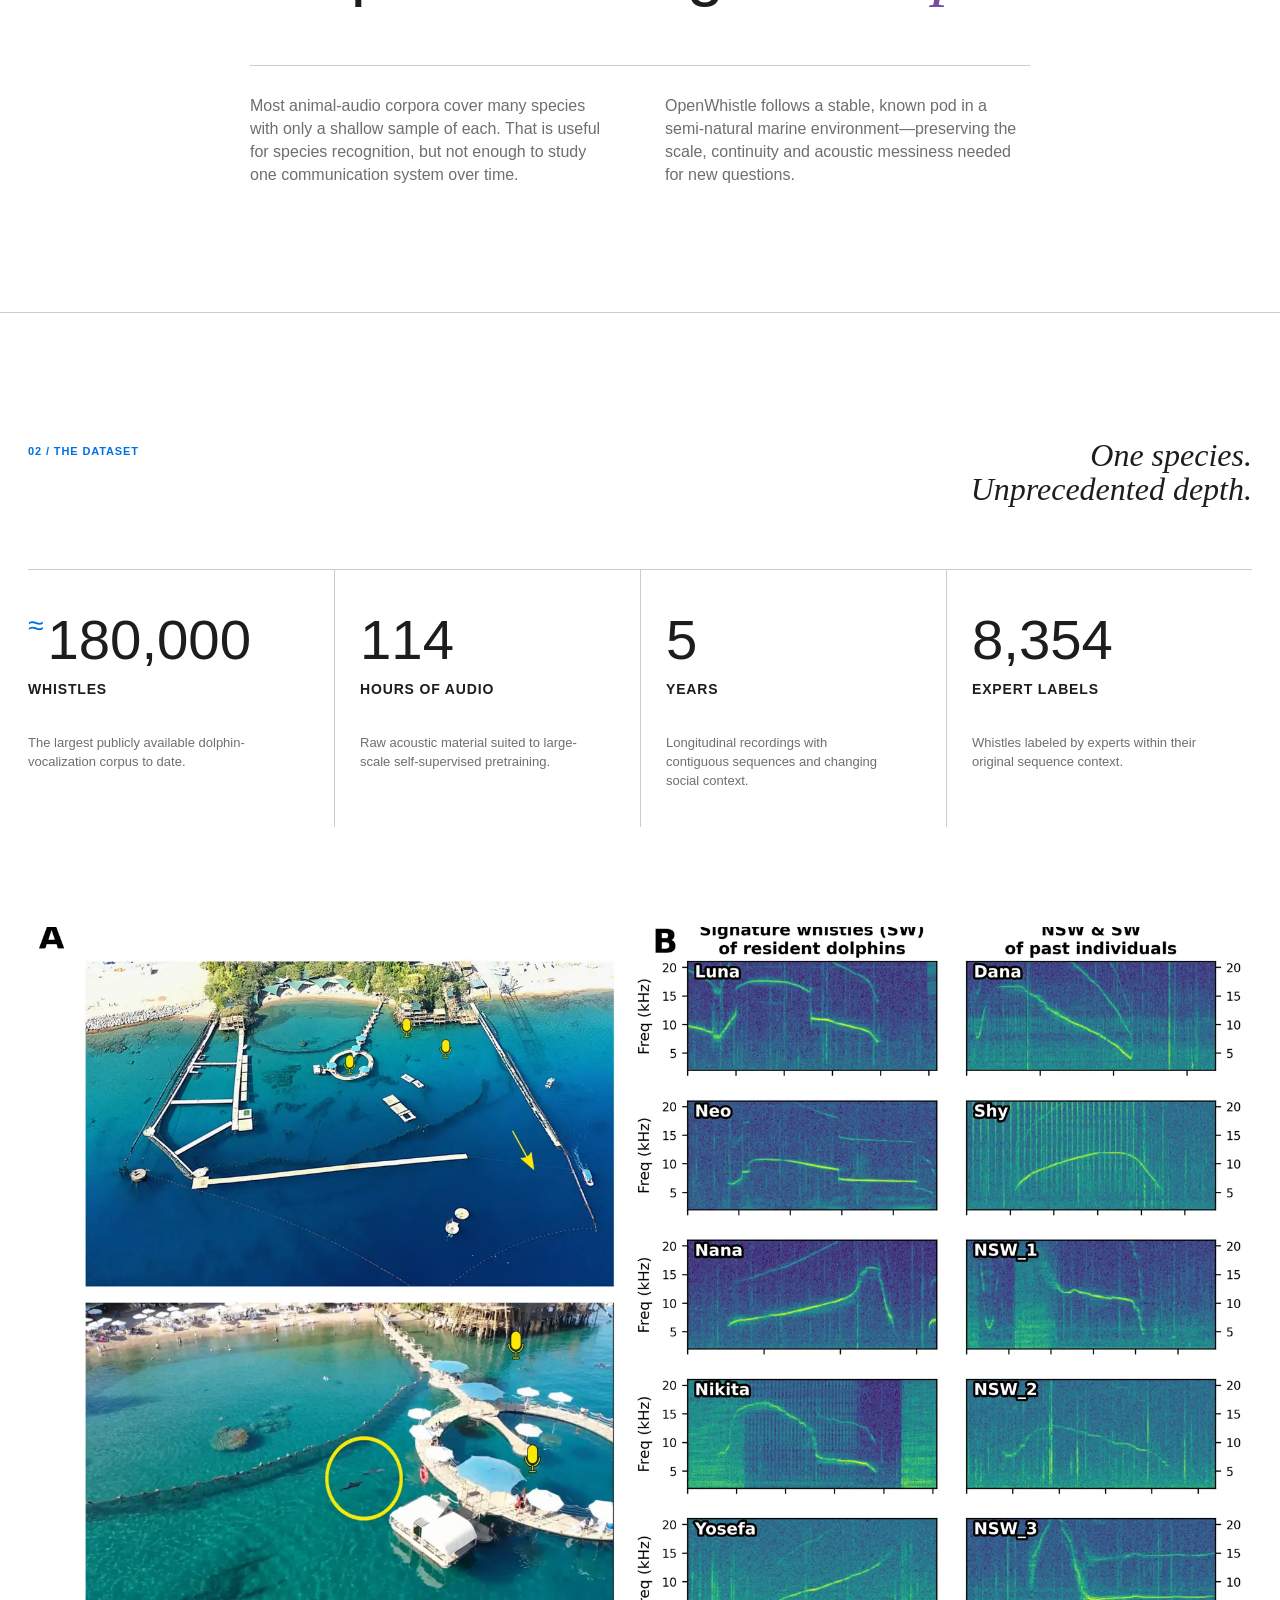
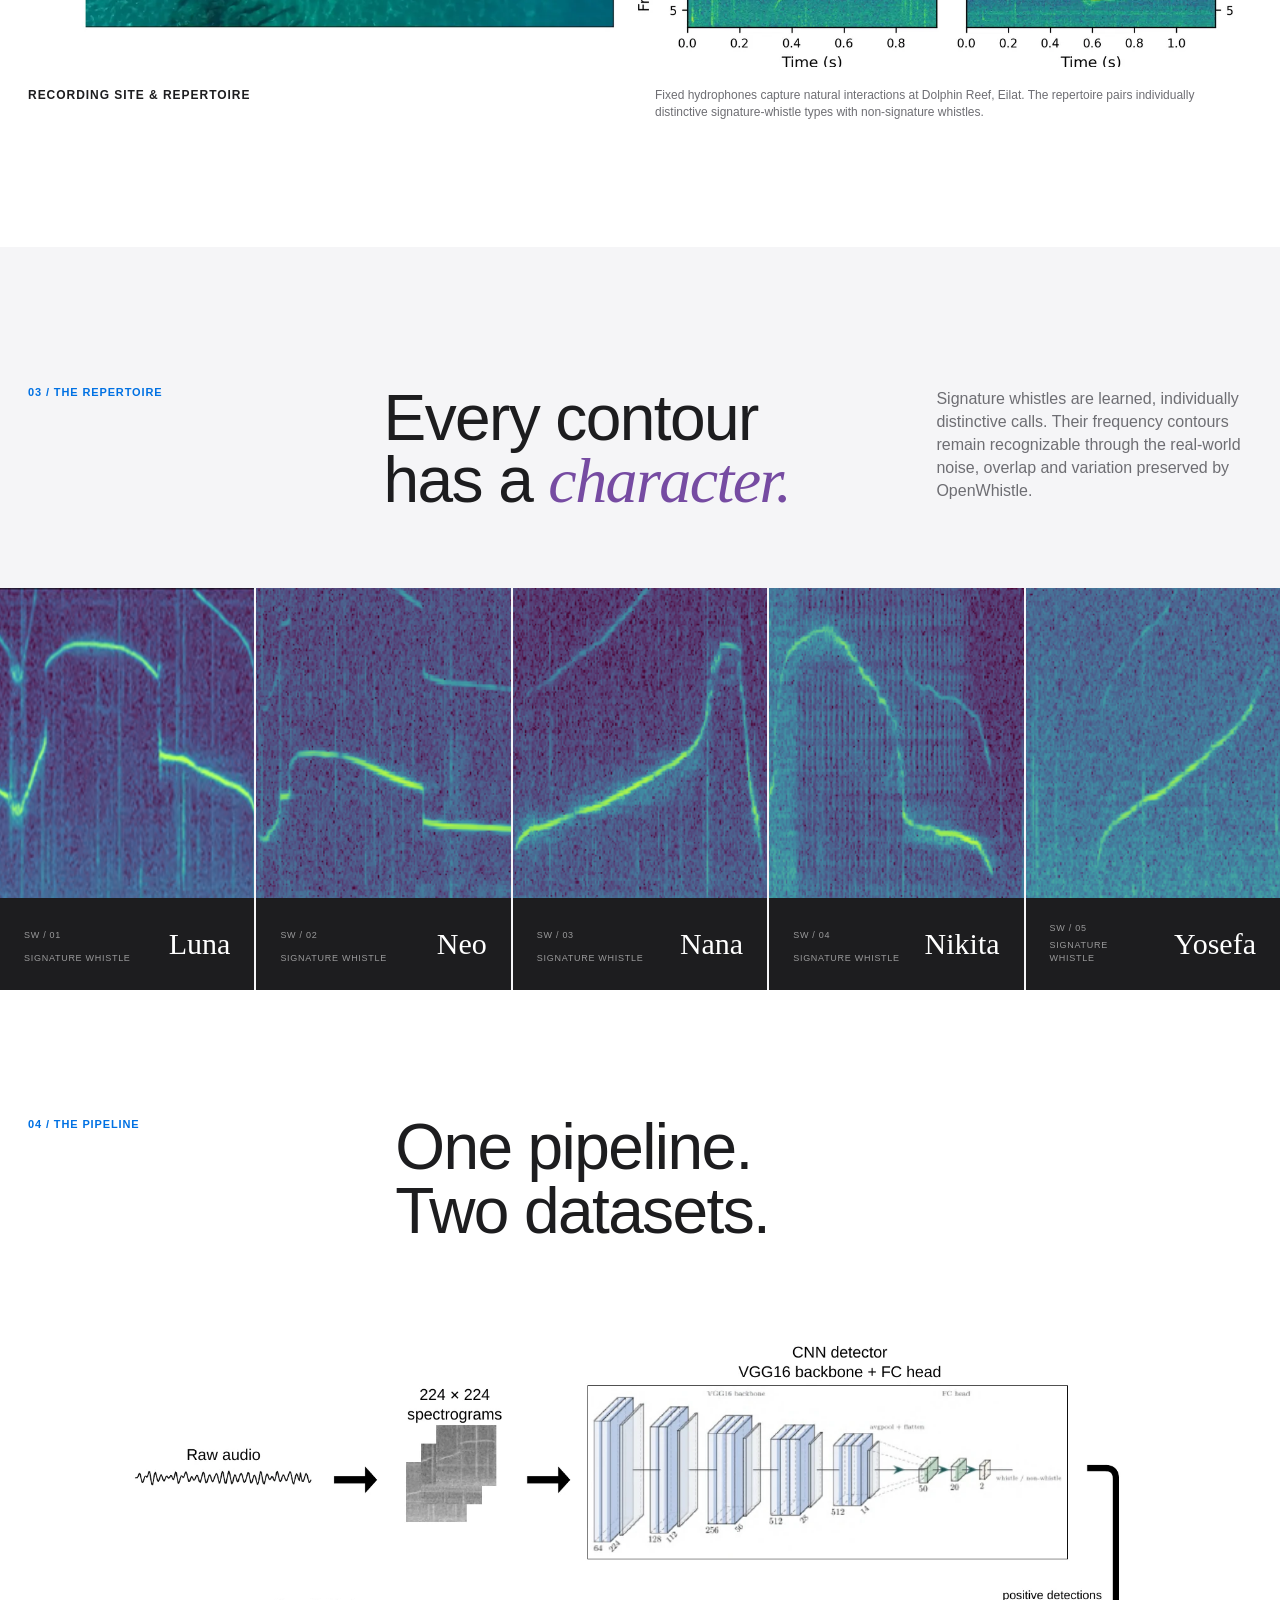
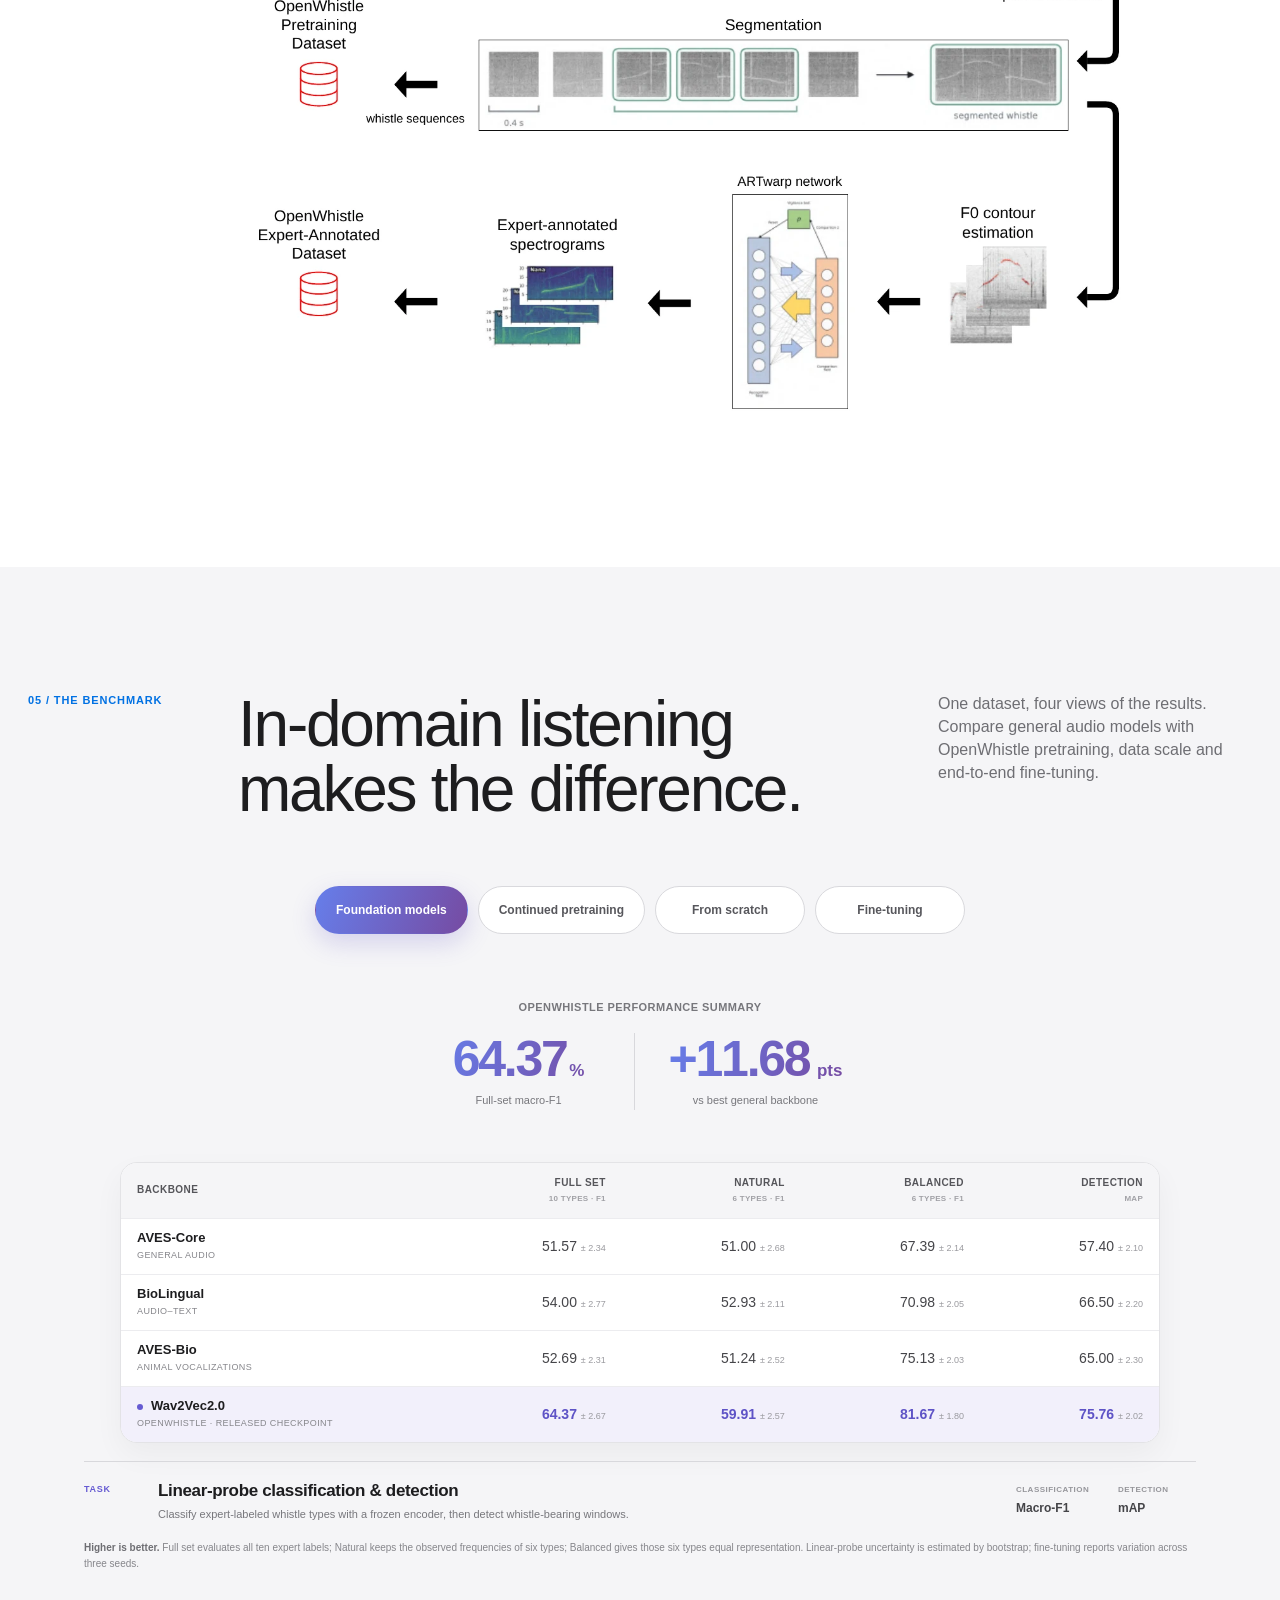
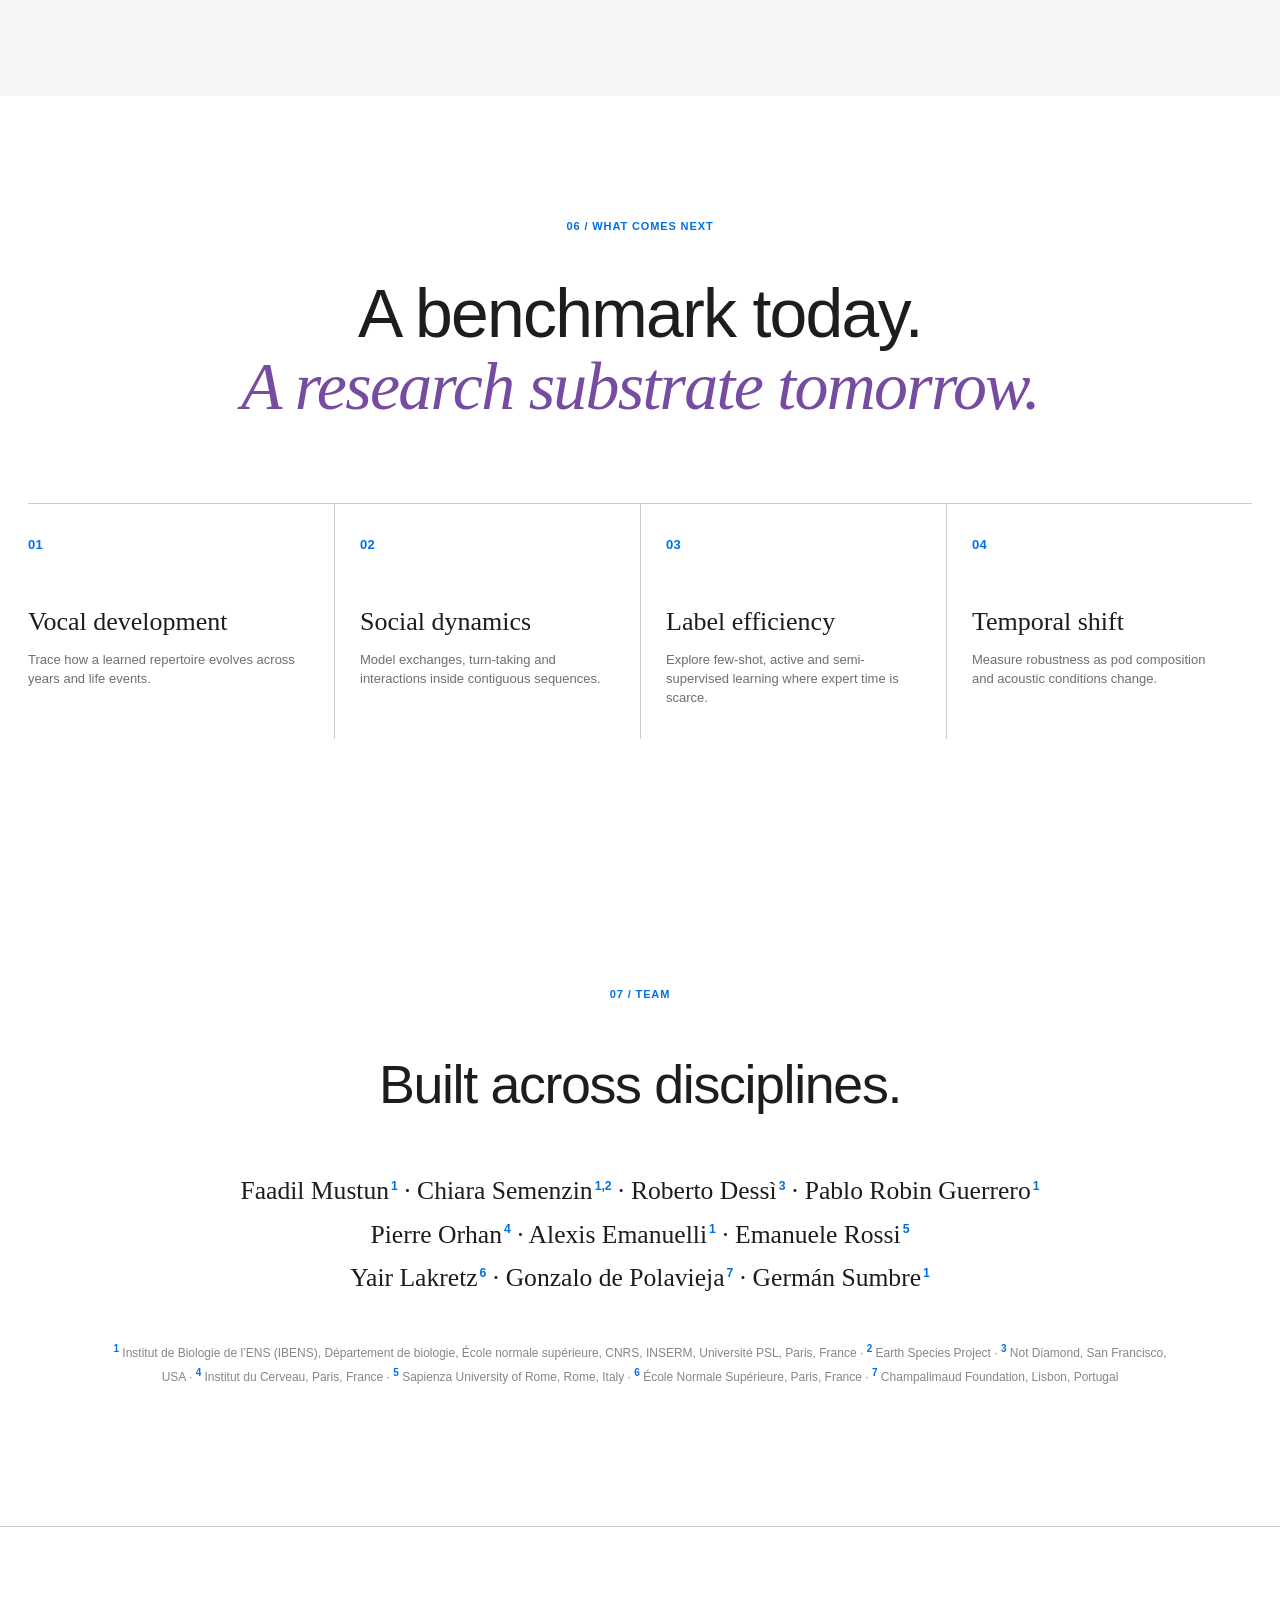
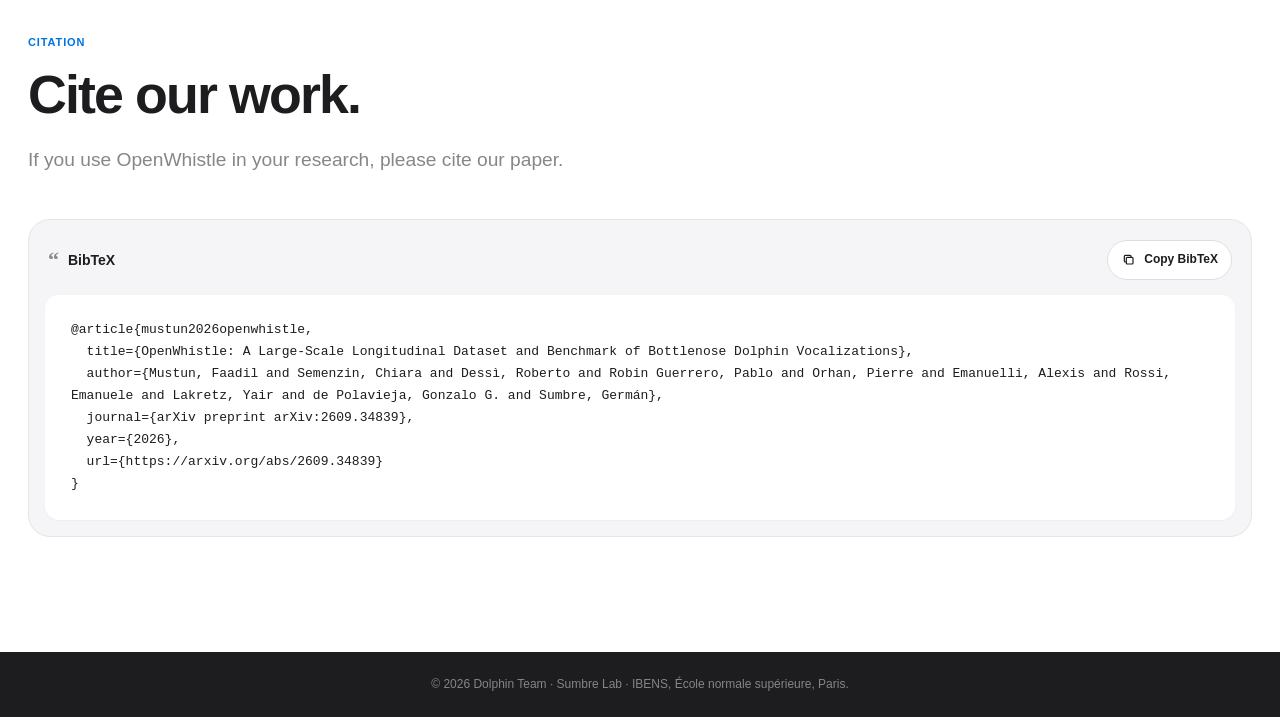
==== commit 123dc39b: "Compact benchmark result tables" ====
--- a/openwhistle/index.html
+++ b/openwhistle/index.html
@@ -6,7 +6,7 @@
     <meta name="description" content="OpenWhistle is a large-scale, longitudinal dataset and benchmark for bottlenose dolphin vocalizations." />
     <meta name="theme-color" content="#ffffff" />
     <title>OpenWhistle</title>
-    <link rel="stylesheet" href="../styles.css?v=176" />
+    <link rel="stylesheet" href="../styles.css?v=177" />
   </head>
   <body>
     <div class="progress" aria-hidden="true"><span></span></div>
--- a/styles.css
+++ b/styles.css
@@ -695,12 +695,12 @@
 .benchmark-performance-summary strong{font-size:clamp(38px,4vw,50px);font-weight:700;line-height:1;letter-spacing:-.045em;font-variant-numeric:tabular-nums;background:linear-gradient(110deg,#667eea 0%,#764ba2 100%);-webkit-background-clip:text;background-clip:text;color:transparent}
 .benchmark-performance-summary strong small{display:inline;margin-left:.16em;font-size:.34em;font-weight:700;letter-spacing:0}
 .benchmark-performance-summary span{margin-top:9px;color:#77777c;font-size:11px}
-.results-table-scroll{margin-top:32px;overflow-x:auto;border:1px solid #e3e3e6;border-radius:22px;background:#fff;box-shadow:0 14px 38px rgba(29,29,31,.05);overscroll-behavior-inline:contain;scrollbar-width:thin;scrollbar-color:#c7c7cc transparent}
+.results-table-scroll{width:min(100%,1040px);margin:27px auto 0;overflow-x:auto;border:1px solid #e3e3e6;border-radius:17px;background:#fff;box-shadow:0 12px 30px rgba(29,29,31,.045);overscroll-behavior-inline:contain;scrollbar-width:thin;scrollbar-color:#c7c7cc transparent}
 .results-table{width:100%;min-width:850px;border-collapse:separate;border-spacing:0;table-layout:fixed;font-variant-numeric:tabular-nums}
-.results-table thead th{padding:19px 18px;color:#55555a;background:#f5f5f7;font-size:10px;font-weight:700;line-height:1.25;text-align:right;text-transform:uppercase;letter-spacing:.045em}
+.results-table thead th{padding:14px 16px;color:#55555a;background:#f5f5f7;font-size:10px;font-weight:700;line-height:1.25;text-align:right;text-transform:uppercase;letter-spacing:.045em}
 .results-table thead th:first-child{width:31%;text-align:left}
 .results-table thead small{display:block;margin-top:4px;color:#a1a1a6;font-size:8px;font-weight:600;letter-spacing:.035em}
-.results-table tbody th,.results-table tbody td{height:68px;padding:14px 18px;border-top:1px solid #ececef;background:#fff}
+.results-table tbody th,.results-table tbody td{height:56px;padding:10px 16px;border-top:1px solid #ececef;background:#fff}
 .results-table tbody th{text-align:left;font-weight:400}
 .results-table tbody th strong,.results-table tbody th span{display:block}
 .results-table tbody th strong{color:var(--ink);font-size:13px;font-weight:600;line-height:1.3}
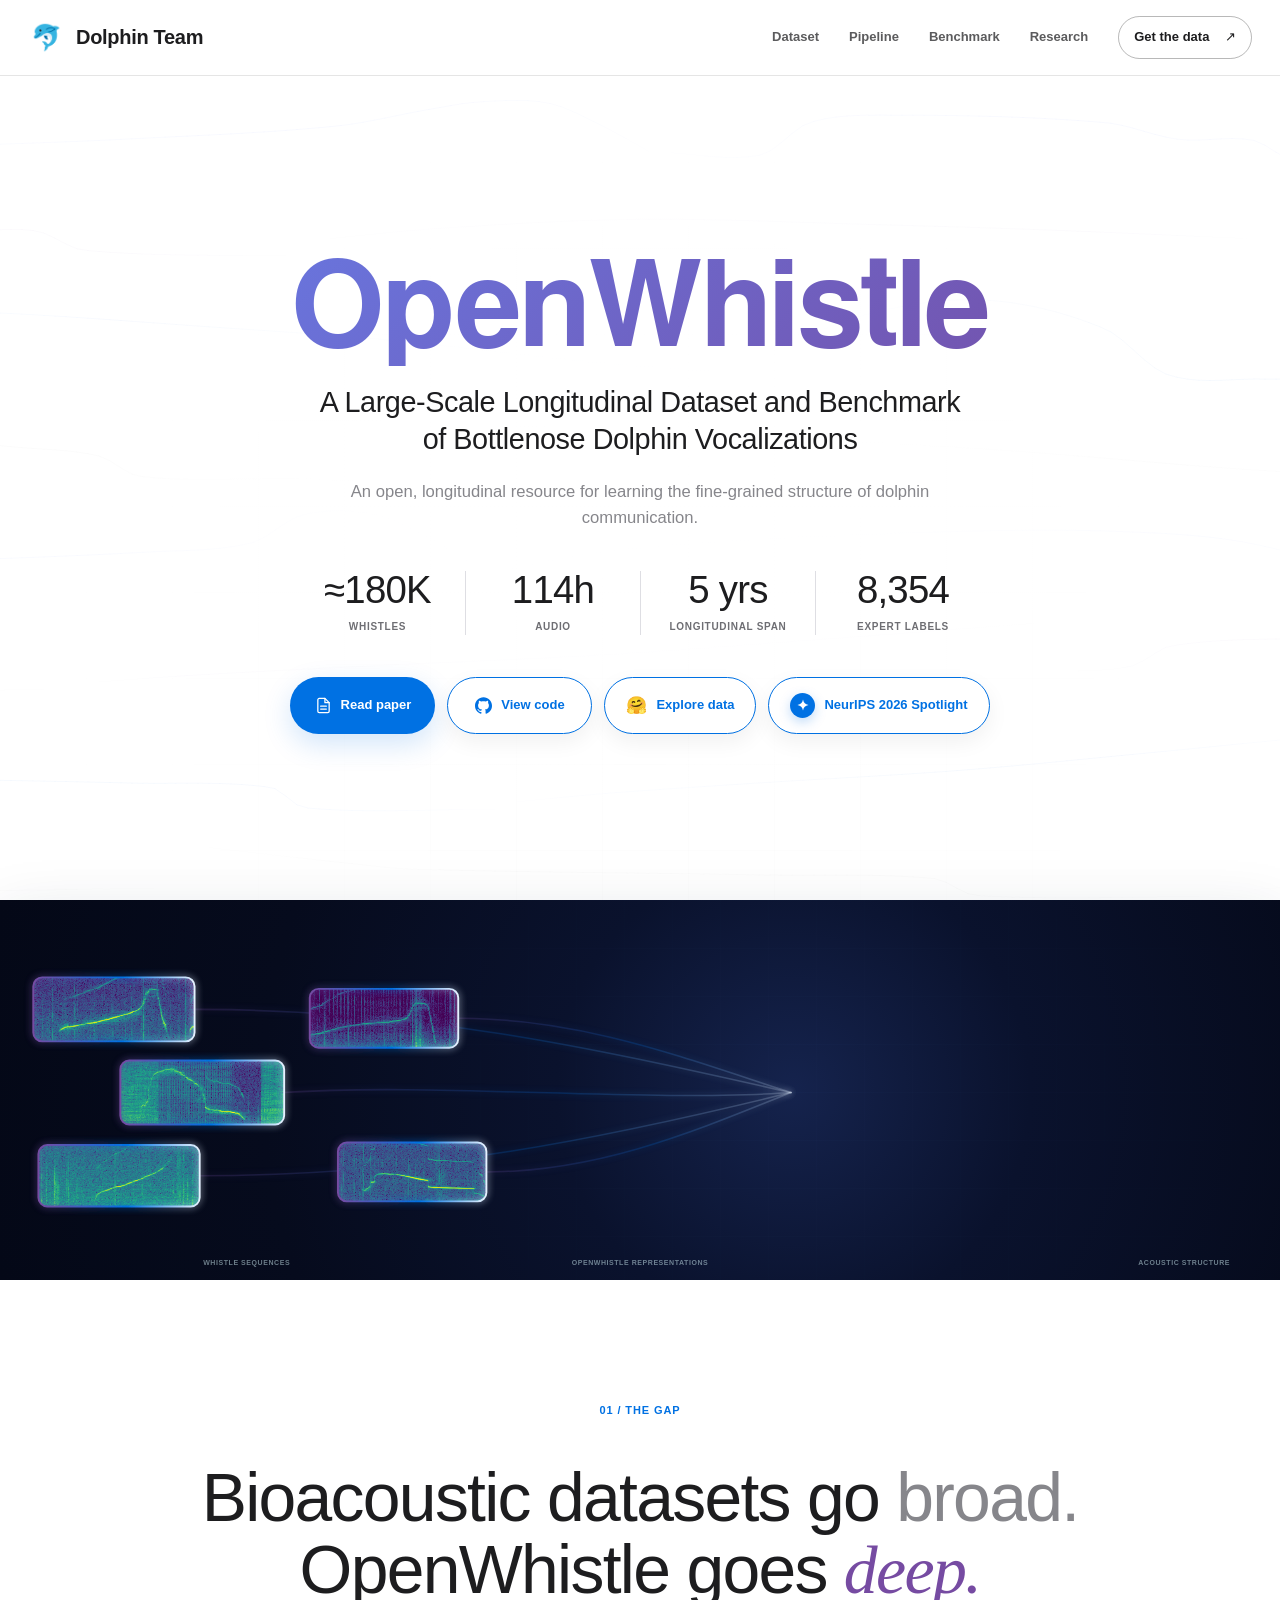
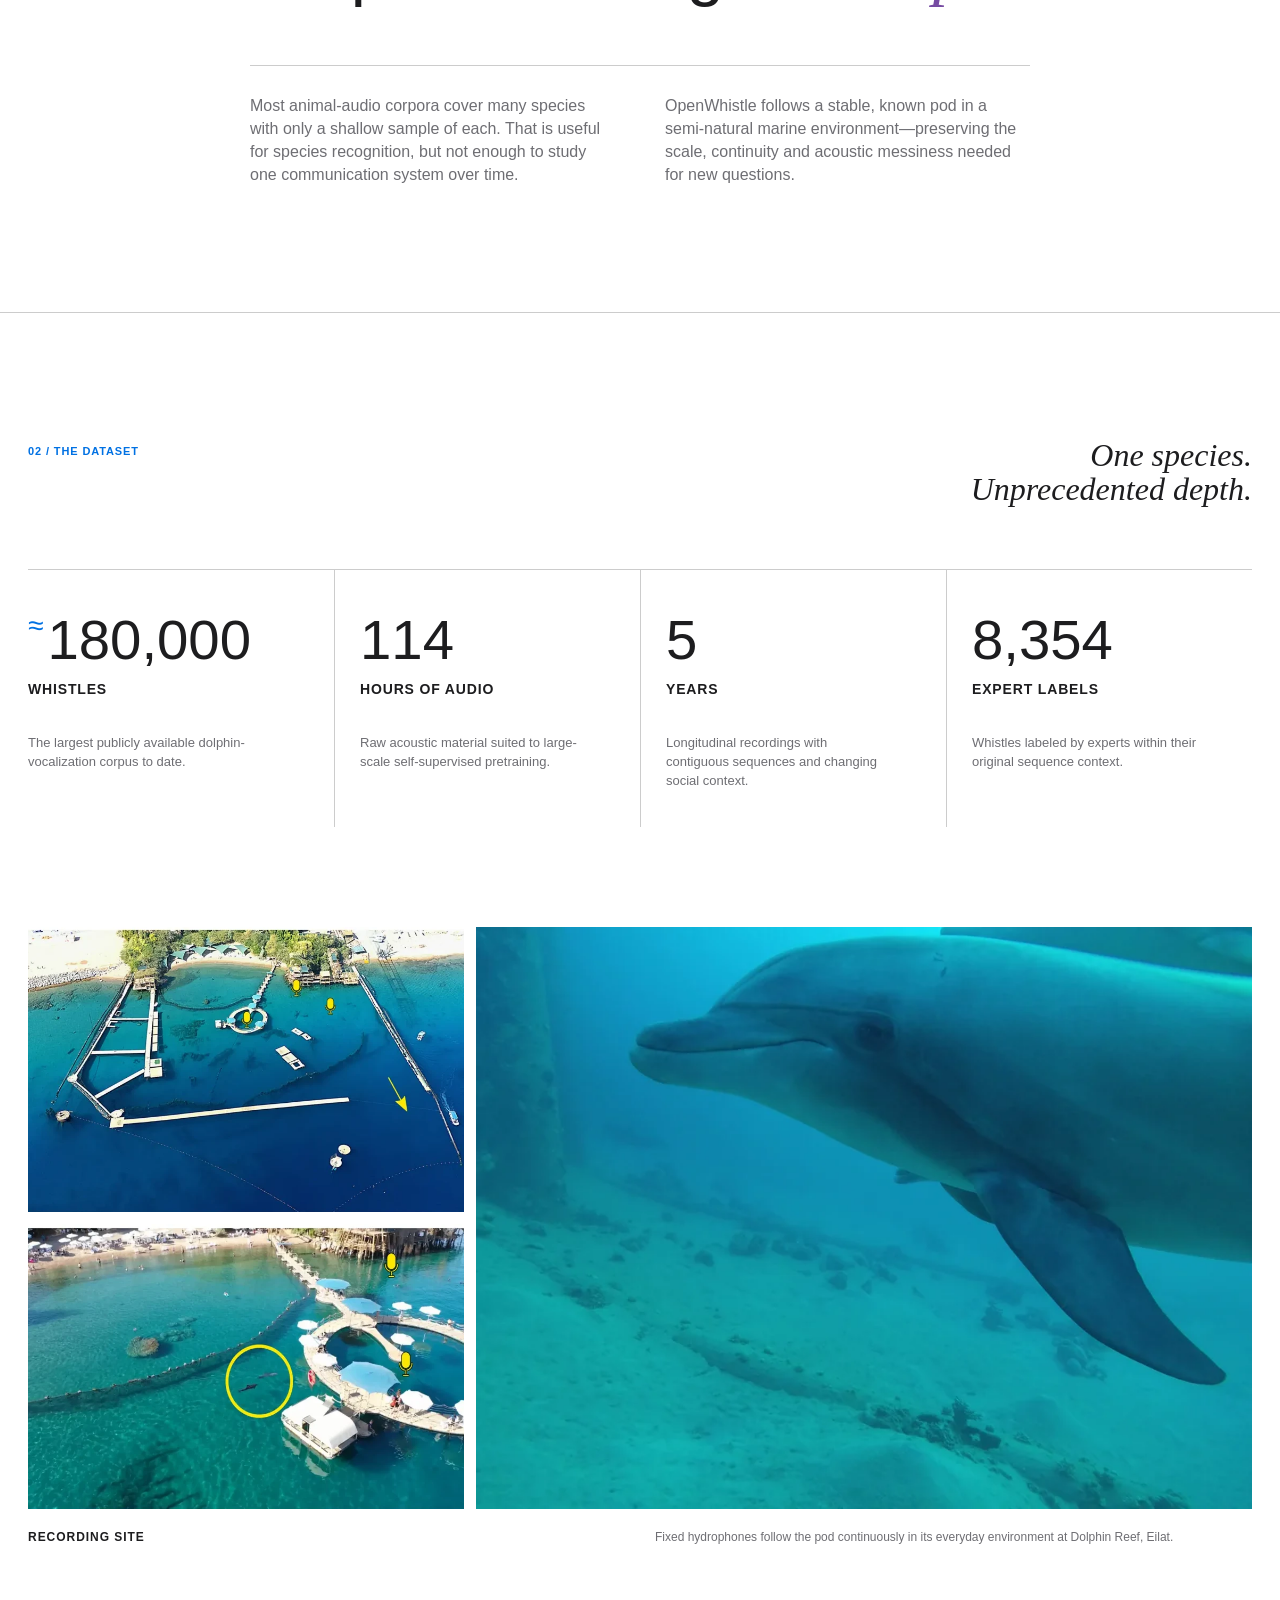
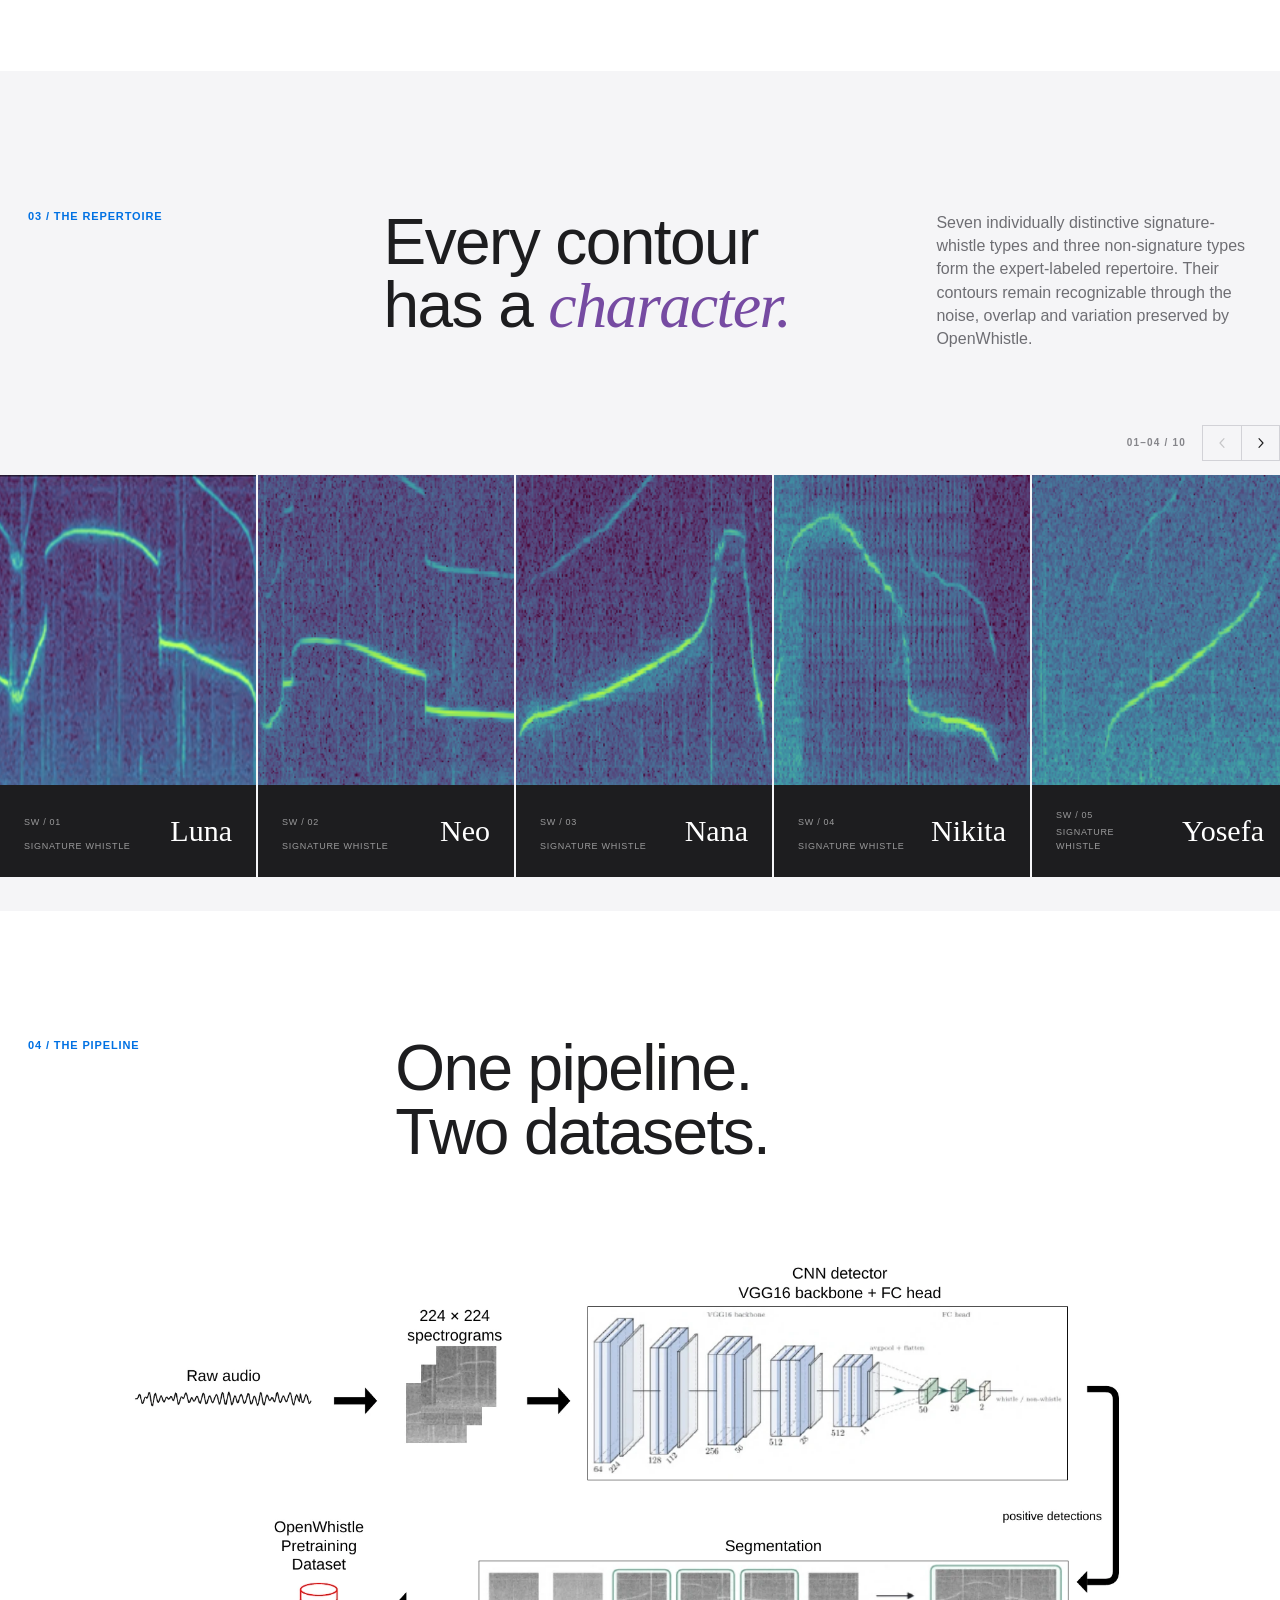
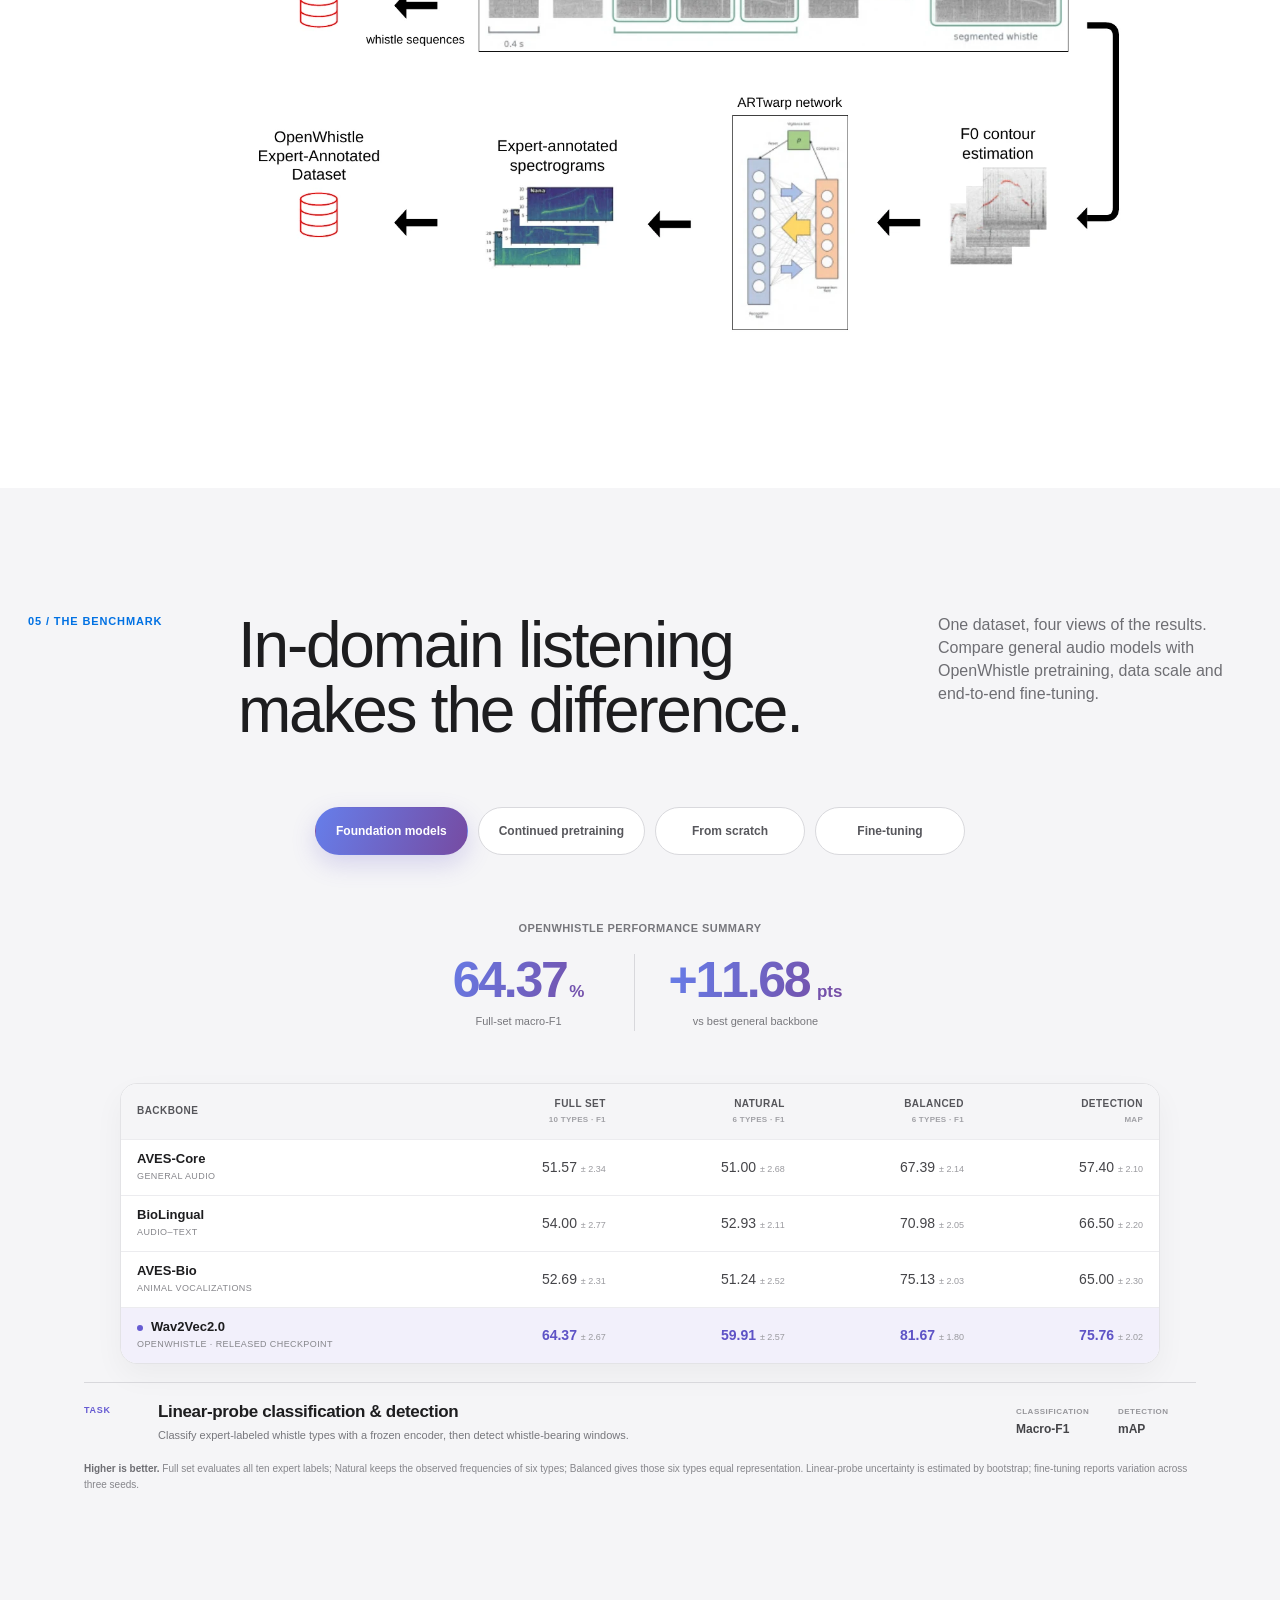
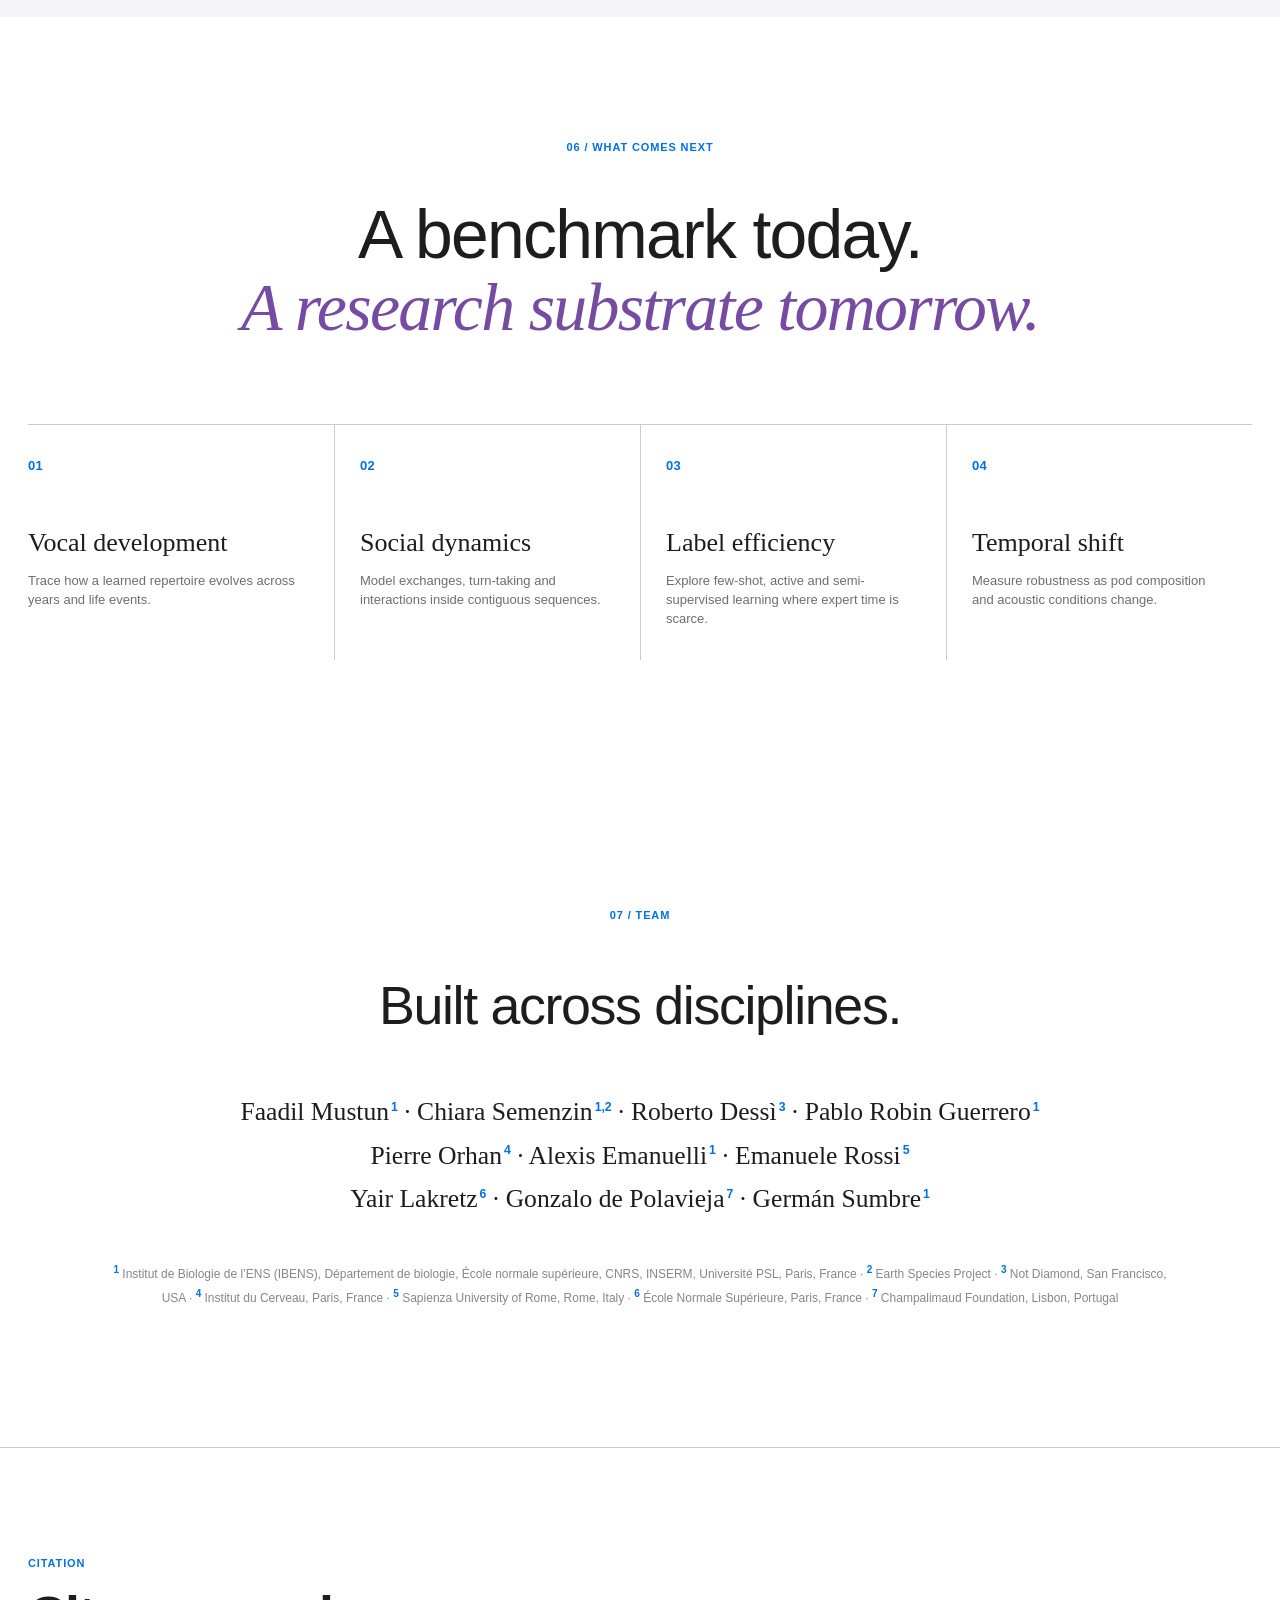
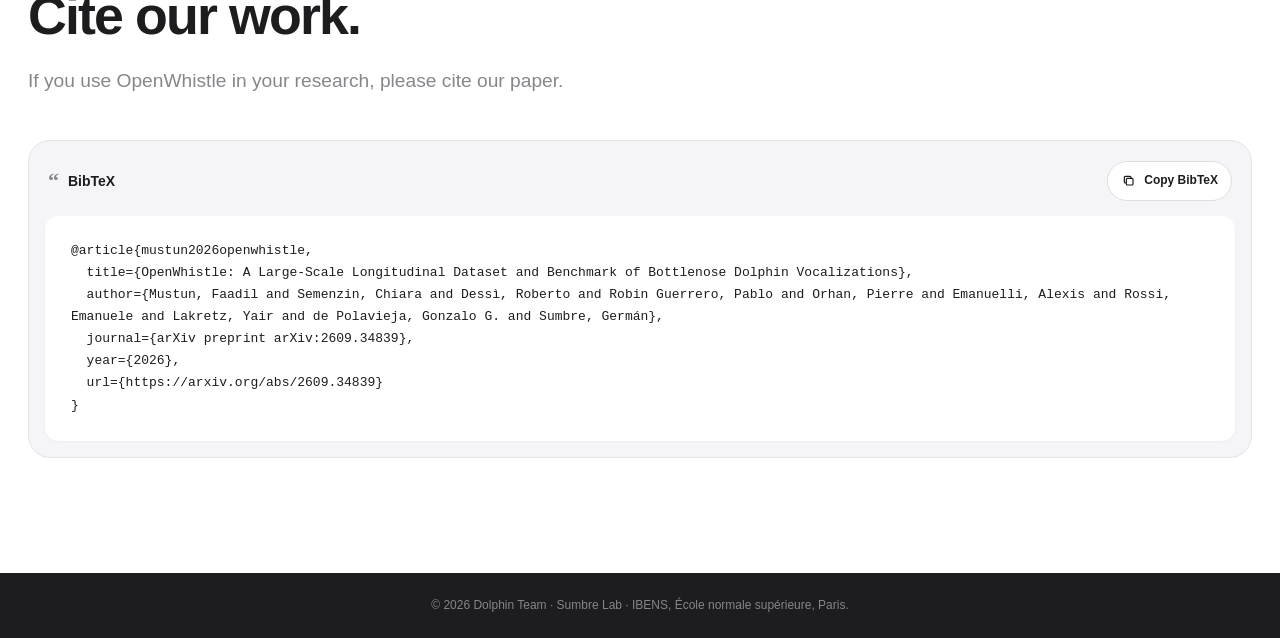
==== commit 4c355434: "Enhance OpenWhistle repertoire and field media" ====
--- a/openwhistle/index.html
+++ b/openwhistle/index.html
@@ -6,7 +6,9 @@
     <meta name="description" content="OpenWhistle is a large-scale, longitudinal dataset and benchmark for bottlenose dolphin vocalizations." />
     <meta name="theme-color" content="#ffffff" />
     <title>OpenWhistle</title>
-    <link rel="stylesheet" href="../styles.css?v=177" />
+    <link rel="icon" href="../assets/icons/favicon.png?v=2" type="image/png" sizes="64x64" />
+    <link rel="shortcut icon" href="../assets/icons/favicon.ico?v=2" />
+    <link rel="stylesheet" href="../styles.css?v=185" />
   </head>
   <body>
     <div class="progress" aria-hidden="true"><span></span></div>
@@ -172,9 +174,19 @@
           <article class="metric reveal"><span class="metric-no" data-count="5">5</span><h3>years</h3><p>Longitudinal recordings with contiguous sequences and changing social context.</p></article>
           <article class="metric reveal"><span class="metric-no" data-count="8354">8,354</span><h3>expert labels</h3><p>Whistles labeled by experts within their original sequence context.</p></article>
         </div>
-        <figure class="feature-figure reveal">
-          <img src="../assets/images/dataset/site-and-repertoire.webp" alt="Dolphin Reef recording site and representative signature and non-signature whistle spectrograms" />
-          <figcaption><span>Recording site & repertoire</span><p>Fixed hydrophones capture natural interactions at Dolphin Reef, Eilat. The repertoire pairs individually distinctive signature-whistle types with non-signature whistles.</p></figcaption>
+        <figure class="field-story reveal">
+          <div class="field-media">
+            <div class="field-photos">
+              <img src="../assets/images/dataset/dolphin-reef-aerial.webp" alt="Aerial view of Dolphin Reef showing the fixed hydrophone positions" />
+              <img src="../assets/images/dataset/dolphin-reef-lagoon.webp" alt="Dolphin Reef lagoon with hydrophone positions and a dolphin visible underwater" />
+            </div>
+            <div class="field-video">
+              <video autoplay muted loop playsinline preload="metadata" poster="../assets/videos/dolphins-at-dolphin-reef-poster.webp" aria-label="Dolphins swimming together at Dolphin Reef">
+                <source src="../assets/videos/dolphins-at-dolphin-reef.mp4" type="video/mp4" />
+              </video>
+            </div>
+          </div>
+          <figcaption><span>Recording site</span><p>Fixed hydrophones follow the pod continuously in its everyday environment at Dolphin Reef, Eilat.</p></figcaption>
         </figure>
       </section>
 
@@ -182,14 +194,32 @@
         <div class="sound-intro section-pad reveal">
           <p class="section-index">03 / THE REPERTOIRE</p>
           <h2>Every contour<br />has a <em>character.</em></h2>
-          <p>Signature whistles are learned, individually distinctive calls. Their frequency contours remain recognizable through the real-world noise, overlap and variation preserved by OpenWhistle.</p>
-        </div>
-        <div class="whistle-cards" role="list">
+          <p>Seven individually distinctive signature-whistle types and three non-signature types form the expert-labeled repertoire. Their contours remain recognizable through the noise, overlap and variation preserved by OpenWhistle.</p>
+        </div>
+        <div class="whistle-carousel" data-whistle-carousel>
+          <div class="whistle-carousel-controls">
+            <span class="whistle-scroll-status" data-whistle-status aria-live="polite">01–05 / 10</span>
+            <div class="whistle-carousel-actions">
+              <button class="whistle-scroll whistle-scroll-prev" type="button" data-whistle-scroll="-1" aria-label="Previous whistle">
+                <svg viewBox="0 0 20 20" aria-hidden="true"><path d="m12.5 4.5-5 5.5 5 5.5" /></svg>
+              </button>
+              <button class="whistle-scroll whistle-scroll-next" type="button" data-whistle-scroll="1" aria-label="Next whistle">
+                <svg viewBox="0 0 20 20" aria-hidden="true"><path d="m7.5 4.5 5 5.5-5 5.5" /></svg>
+              </button>
+            </div>
+          </div>
+          <div class="whistle-cards" id="whistle-cards" role="list" tabindex="0">
           <article class="whistle-card luna-card" role="listitem"><div class="whistle-art"><img src="../assets/images/whistles/luna.png?v=5" alt="Spectrogram of Luna&apos;s signature whistle" /></div><div><span>SW / 01</span><strong>Luna</strong><small>Signature whistle</small></div></article>
           <article class="whistle-card" role="listitem"><div class="whistle-art"><img src="../assets/images/whistles/neo.png" alt="Spectrogram of Neo&apos;s signature whistle" /></div><div><span>SW / 02</span><strong>Neo</strong><small>Signature whistle</small></div></article>
           <article class="whistle-card" role="listitem"><div class="whistle-art"><img src="../assets/images/whistles/nana.png" alt="Spectrogram of Nana's rising signature whistle" /></div><div><span>SW / 03</span><strong>Nana</strong><small>Signature whistle</small></div></article>
           <article class="whistle-card" role="listitem"><div class="whistle-art"><img src="../assets/images/whistles/nikita.png" alt="Spectrogram of Nikita's signature whistle" /></div><div><span>SW / 04</span><strong>Nikita</strong><small>Signature whistle</small></div></article>
           <article class="whistle-card" role="listitem"><div class="whistle-art"><img src="../assets/images/whistles/yosefa.png" alt="Spectrogram of Yosefa's signature whistle" /></div><div><span>SW / 05</span><strong>Yosefa</strong><small>Signature whistle</small></div></article>
+          <article class="whistle-card dana-card" role="listitem"><div class="whistle-art"><img src="../assets/images/whistles/dana.png?v=4" alt="Spectrogram of Dana's signature whistle" /></div><div><span>SW / 06</span><strong>Dana</strong><small>Signature whistle</small></div></article>
+          <article class="whistle-card" role="listitem"><div class="whistle-art"><img src="../assets/images/whistles/shy.png" alt="Spectrogram of Shy.s signature whistle" /></div><div><span>SW / 07</span><strong>Shy</strong><small>Signature whistle</small></div></article>
+          <article class="whistle-card" role="listitem"><div class="whistle-art"><img src="../assets/images/whistles/nsw-1.png" alt="Spectrogram of non-signature whistle type 1" /></div><div><span>NSW / 01</span><strong>NSW 1</strong><small>Non-signature whistle</small></div></article>
+          <article class="whistle-card" role="listitem"><div class="whistle-art"><img src="../assets/images/whistles/nsw-2.png?v=4" alt="Spectrogram of non-signature whistle type 2" /></div><div><span>NSW / 02</span><strong>NSW 2</strong><small>Non-signature whistle</small></div></article>
+          <article class="whistle-card" role="listitem"><div class="whistle-art"><img src="../assets/images/whistles/nsw-3.png" alt="Spectrogram of non-signature whistle type 3" /></div><div><span>NSW / 03</span><strong>NSW 3</strong><small>Non-signature whistle</small></div></article>
+          </div>
         </div>
       </section>
 
@@ -351,6 +381,6 @@
     </footer>
 
 
-    <script src="../script.js?v=20"></script>
+    <script src="../script.js?v=22"></script>
   </body>
 </html>
--- a/styles.css
+++ b/styles.css
@@ -77,7 +77,7 @@
 .output-head { fill: #fff; opacity: 0; filter: url(#soft-glow); animation: output-head-life 8.2s ease-in-out infinite; }
 .network-labels { position: absolute; z-index: 2; bottom: 12px; left: max(16px, calc((100vw - 1180px) / 2)); right: max(16px, calc((100vw - 1180px) / 2)); display: grid; grid-template-columns: 1fr 1fr 1fr; color: rgba(210,239,245,.5); font-size: 7px; font-weight: 700; letter-spacing: .08em; text-transform: uppercase; pointer-events: none; }
 .network-labels span:nth-child(2) { text-align: center; }
-.network-labels span:last-child { text-align: right; }
+.network-labels span:last-child { text-align: right; white-space: nowrap; }
 @keyframes token-cycle {
   0% { opacity: .42; transform: translateX(0); }
   10%, 62% { opacity: 1; transform: translateX(0); }
@@ -175,26 +175,45 @@
 .metric:first-child .metric-no:before { content: "≈"; font-size: .5em; vertical-align: top; margin-right: 4px; color: var(--coral); }
 .metric h3 { margin: 11px 0 35px; font-size: 14px; text-transform: uppercase; letter-spacing: .06em; }
 .metric p { max-width: 225px; margin: 0; color: #6e6e73; font-size: 13px; }
-.feature-figure { margin: 100px 0 0; }
-.feature-figure img { width: 100%; max-height: 740px; object-fit: cover; border-radius: 3px; }
-.feature-figure figcaption { display: grid; grid-template-columns: 1fr 1fr; gap: 30px; margin-top: 20px; font-size: 12px; }
-.feature-figure figcaption span { text-transform: uppercase; letter-spacing: .08em; font-weight: 700; }
-.feature-figure figcaption p { margin: 0; max-width: 560px; color: #6e6e73; }
+.field-story { margin: 100px 0 0; }
+.field-media { display: grid; grid-template-columns: .72fr 1.28fr; gap: 12px; align-items: stretch; }
+.field-photos { display: grid; grid-template-rows: 1fr 1fr; gap: 12px; min-width: 0; }
+.field-photos img, .field-video video { display: block; width: 100%; height: 100%; object-fit: cover; }
+.field-photos img { min-height: 0; }
+.field-video { position: relative; min-width: 0; overflow: hidden; aspect-ratio: 4 / 3; background: #082f3a; }
+.field-story figcaption { display: grid; grid-template-columns: 1fr 1fr; gap: 30px; margin-top: 20px; font-size: 12px; }
+.field-story figcaption span { text-transform: uppercase; letter-spacing: .08em; font-weight: 700; }
+.field-story figcaption p { margin: 0; max-width: 560px; color: #6e6e73; }
 
 .sound-gallery { padding-top: 100px; overflow: hidden; background: #f5f5f7; }
 .sound-intro { padding-top: 40px; padding-bottom: 75px; display: grid; grid-template-columns: .8fr 1.3fr .8fr; align-items: start; gap: 40px; }
 .sound-intro h2 { margin: 0; font-size: clamp(45px, 5vw, 72px); line-height: .98; letter-spacing: -.025em; font-weight: 400; }
 .sound-intro h2 em { color: #764ba2; }
 .sound-intro > p:last-child { margin: 0; color: #6e6e73; }
-.whistle-cards { max-width: 1500px; margin: auto; display: grid; grid-template-columns: repeat(5, 1fr); gap: 2px; }
+.whistle-carousel { max-width: 1500px; margin: auto; padding: 0 0 34px; }
+.whistle-carousel-controls { display: flex; align-items: center; justify-content: flex-end; gap: 16px; margin-bottom: 14px; }
+.whistle-scroll-status { color: #85858a; font-size: 10px; font-weight: 700; letter-spacing: .12em; font-variant-numeric: tabular-nums; }
+.whistle-carousel-actions { display: flex; border: 1px solid #d2d2d7; }
+.whistle-cards { display: grid; grid-auto-flow: column; grid-auto-columns: clamp(245px, 20vw, 292px); gap: 2px; overflow-x: auto; overscroll-behavior-inline: contain; scroll-snap-type: x mandatory; scroll-behavior: smooth; scrollbar-width: thin; scrollbar-color: #a7a7ac transparent; }
+.whistle-cards::-webkit-scrollbar { height: 4px; }
+.whistle-cards::-webkit-scrollbar-track { background: transparent; }
+.whistle-cards::-webkit-scrollbar-thumb { background: #a7a7ac; border-radius: 999px; }
+.whistle-card { scroll-snap-align: start; }
+.whistle-scroll { width: 38px; height: 34px; display: grid; place-items: center; padding: 0; border: 0; background: transparent; color: #1d1d1f; cursor: pointer; transition: opacity .2s, background .2s; }
+.whistle-scroll + .whistle-scroll { border-left: 1px solid #d2d2d7; }
+.whistle-scroll svg { width: 16px; height: 16px; fill: none; stroke: currentColor; stroke-width: 1.4; stroke-linecap: round; stroke-linejoin: round; }
+.whistle-scroll:hover { background: #fff; }
+.whistle-scroll:disabled { opacity: .22; cursor: default; }
 .whistle-card { background: var(--deep); color: white; }
 .whistle-art { height: 310px; overflow: hidden; background: #1c0c5f; }
 .whistle-art img { width: 100%; height: 100%; object-fit: cover; filter: saturate(.75) hue-rotate(23deg); transition: transform .7s, filter .7s; }
 .luna-card .whistle-art img { object-position: 22% center; }
+.dana-card .whistle-art { background: #225d70; }
+.dana-card .whistle-art img { object-fit: fill; }
 .whistle-card:hover img { transform: scale(1.06); filter: saturate(1.2); }
 .whistle-card > div:last-child { padding: 24px; display: grid; grid-template-columns: auto 1fr; align-items: end; gap: 4px 20px; }
 .whistle-card span, .whistle-card small { font-size: 9px; letter-spacing: .08em; text-transform: uppercase; opacity: .55; }
-.whistle-card strong { grid-row: span 2; font-family: Georgia, serif; font-size: 30px; font-weight: 400; text-align: right; }
+.whistle-card strong { grid-row: span 2; font-family: Georgia, serif; font-size: 30px; font-weight: 400; text-align: right; white-space: nowrap; }
 
 .pipeline .section-heading h2, .benchmark .section-heading h2 { width: 70%; margin: 0; font-size: clamp(44px, 5vw, 72px); line-height: 1; letter-spacing: -.025em; font-weight: 400; }
 .pipeline-grid { display: grid; grid-template-columns: .8fr 1.2fr; min-height: 600px; border-top: 1px solid var(--line); }
@@ -436,7 +455,7 @@
 .reveal, .reveal.visible { opacity: 1; transform: none; }
 
 @media (max-width: 1200px) and (min-width: 901px) {
-  .whistle-cards { grid-template-columns: repeat(3, 1fr); }
+  .whistle-cards { grid-auto-columns: minmax(245px, 31vw); }
 }
 
 @media (max-width: 900px) {
@@ -447,13 +466,15 @@
   .site-header nav .nav-cta { border-color: rgba(255,255,255,.3); }
   .site-header nav.open { display: flex; }
   .hero { padding-top: 125px; padding-bottom: 70px; }
-  .statement-grid, .feature-figure figcaption { grid-template-columns: 1fr; }
+  .statement-grid, .field-story figcaption { grid-template-columns: 1fr; }
   .metrics-grid { grid-template-columns: 1fr 1fr; }
   .metric:nth-child(3) { border-left: 0; }
   .metric:nth-child(n+3) { border-top: 1px solid var(--line); }
   .sound-intro { grid-template-columns: 1fr; }
   .sound-intro .section-index { margin-bottom: 10px; }
-  .whistle-cards { grid-template-columns: 1fr; padding: 0 28px 70px; gap: 12px; }
+  .whistle-carousel { padding: 0 0 60px 28px; }
+  .whistle-carousel-controls { padding-right: 28px; }
+  .whistle-cards { grid-auto-columns: minmax(235px, 76vw); gap: 10px; }
   .pipeline .section-heading h2 { width: 100%; }
   .pipeline-grid { grid-template-columns: 1fr; }
   .workflow { padding: 24px; }
@@ -714,3 +735,9 @@
 .benchmark-results-note{margin:18px 4px 0;color:#86868b;font-size:10px;line-height:1.55}
 .benchmark-results-note strong{color:#6e6e73}
 @media(max-width:760px){.benchmark-results{margin-top:44px}.benchmark-result-tabs{justify-content:flex-start;overflow-x:auto;gap:8px;margin:0 -1px 34px;padding:1px 1px 7px;scrollbar-width:none}.benchmark-result-tabs::-webkit-scrollbar{display:none}.benchmark-result-tabs button{min-width:145px;min-height:46px;padding:10px 14px}.benchmark-task{grid-template-columns:1fr;gap:10px;margin:16px 1px 0;padding-top:15px}.benchmark-task>span{padding:0}.benchmark-task dl{gap:20px}.benchmark-performance-summary{padding:21px 14px 23px}.benchmark-performance-summary>p{margin-bottom:17px;font-size:11px}.benchmark-performance-summary article{min-width:0;flex:1;padding:1px 11px}.benchmark-performance-summary strong{font-size:clamp(31px,10vw,40px)}.benchmark-performance-summary span{margin-top:8px;font-size:9px;line-height:1.35}.results-table-scroll{margin-top:24px;border-radius:17px}.results-table{min-width:780px}.results-table thead th,.results-table tbody th,.results-table tbody td{padding-left:14px;padding-right:14px}.benchmark-results-note{margin:16px 1px 0}}
+
+@media (max-width: 650px) {
+  .field-media { grid-template-columns: 1fr; }
+  .field-photos { grid-template-rows: auto auto; }
+  .field-photos img { aspect-ratio: 16 / 10; }
+}
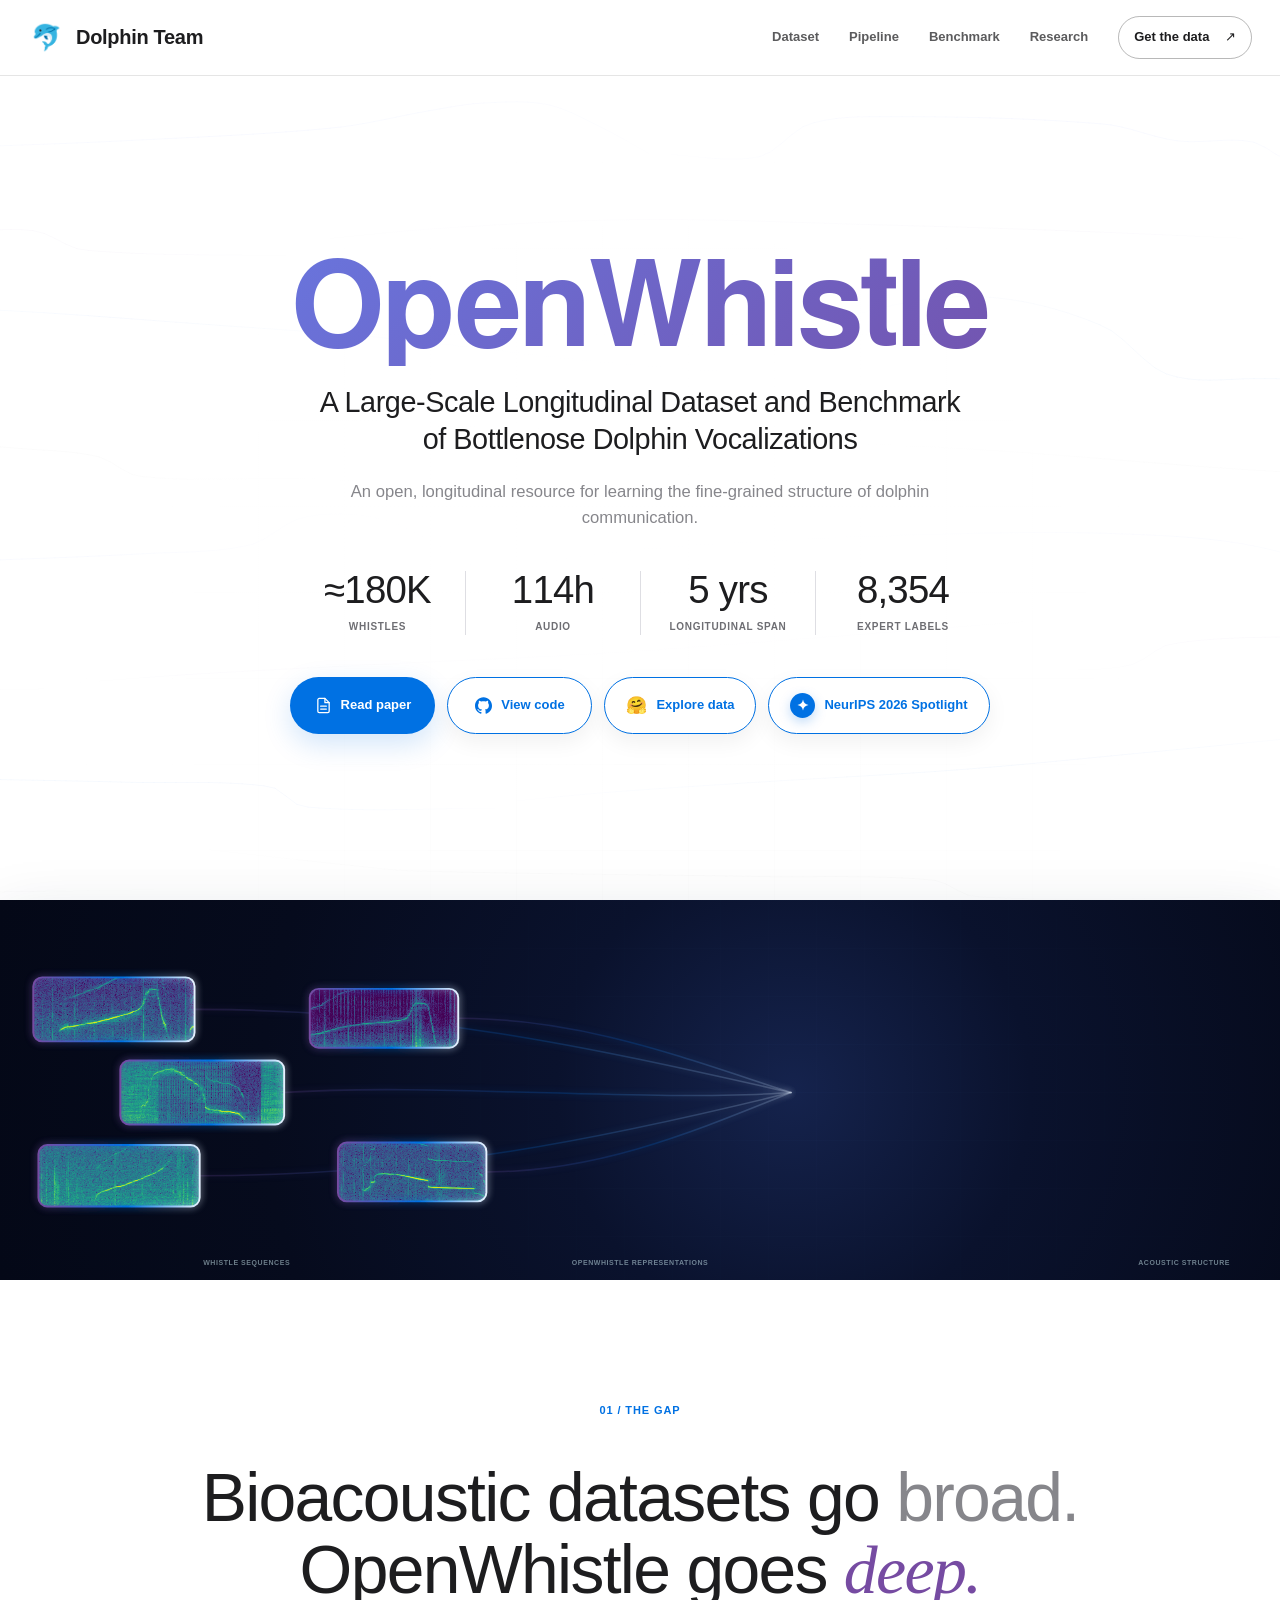
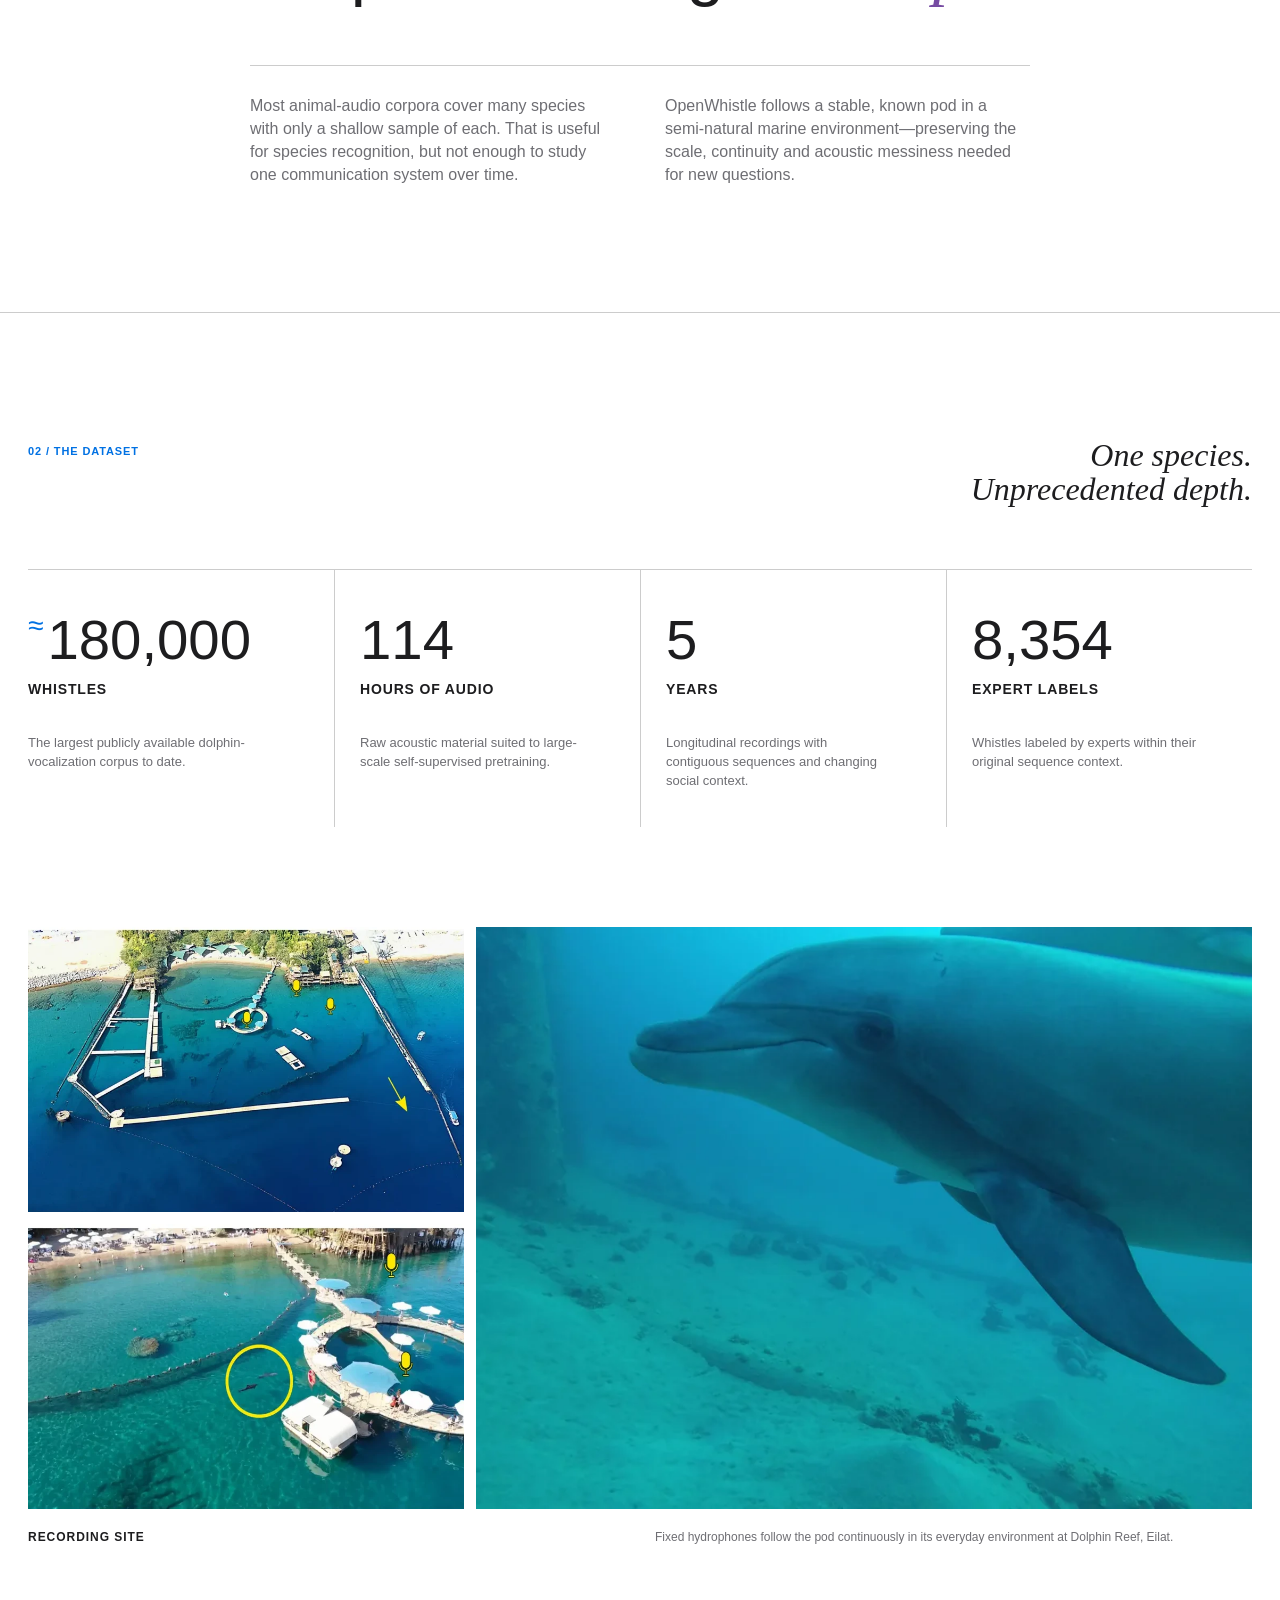
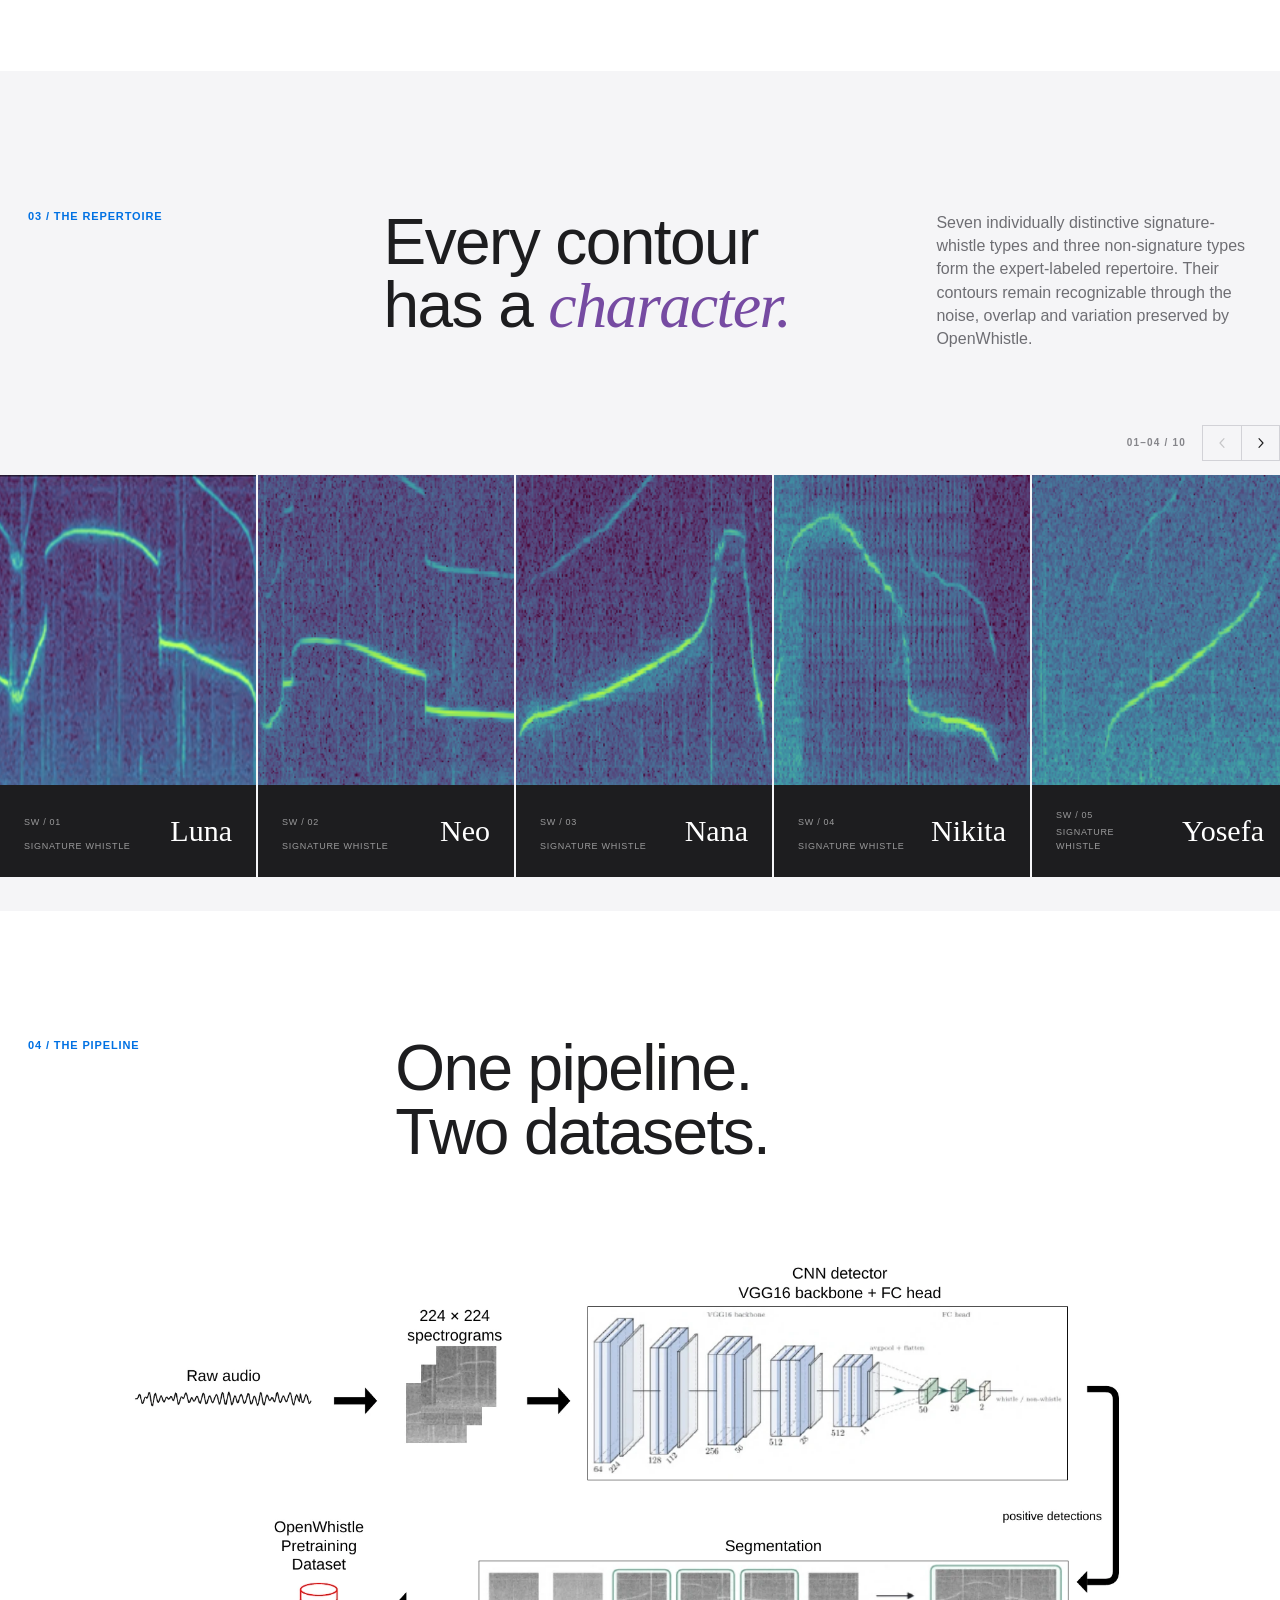
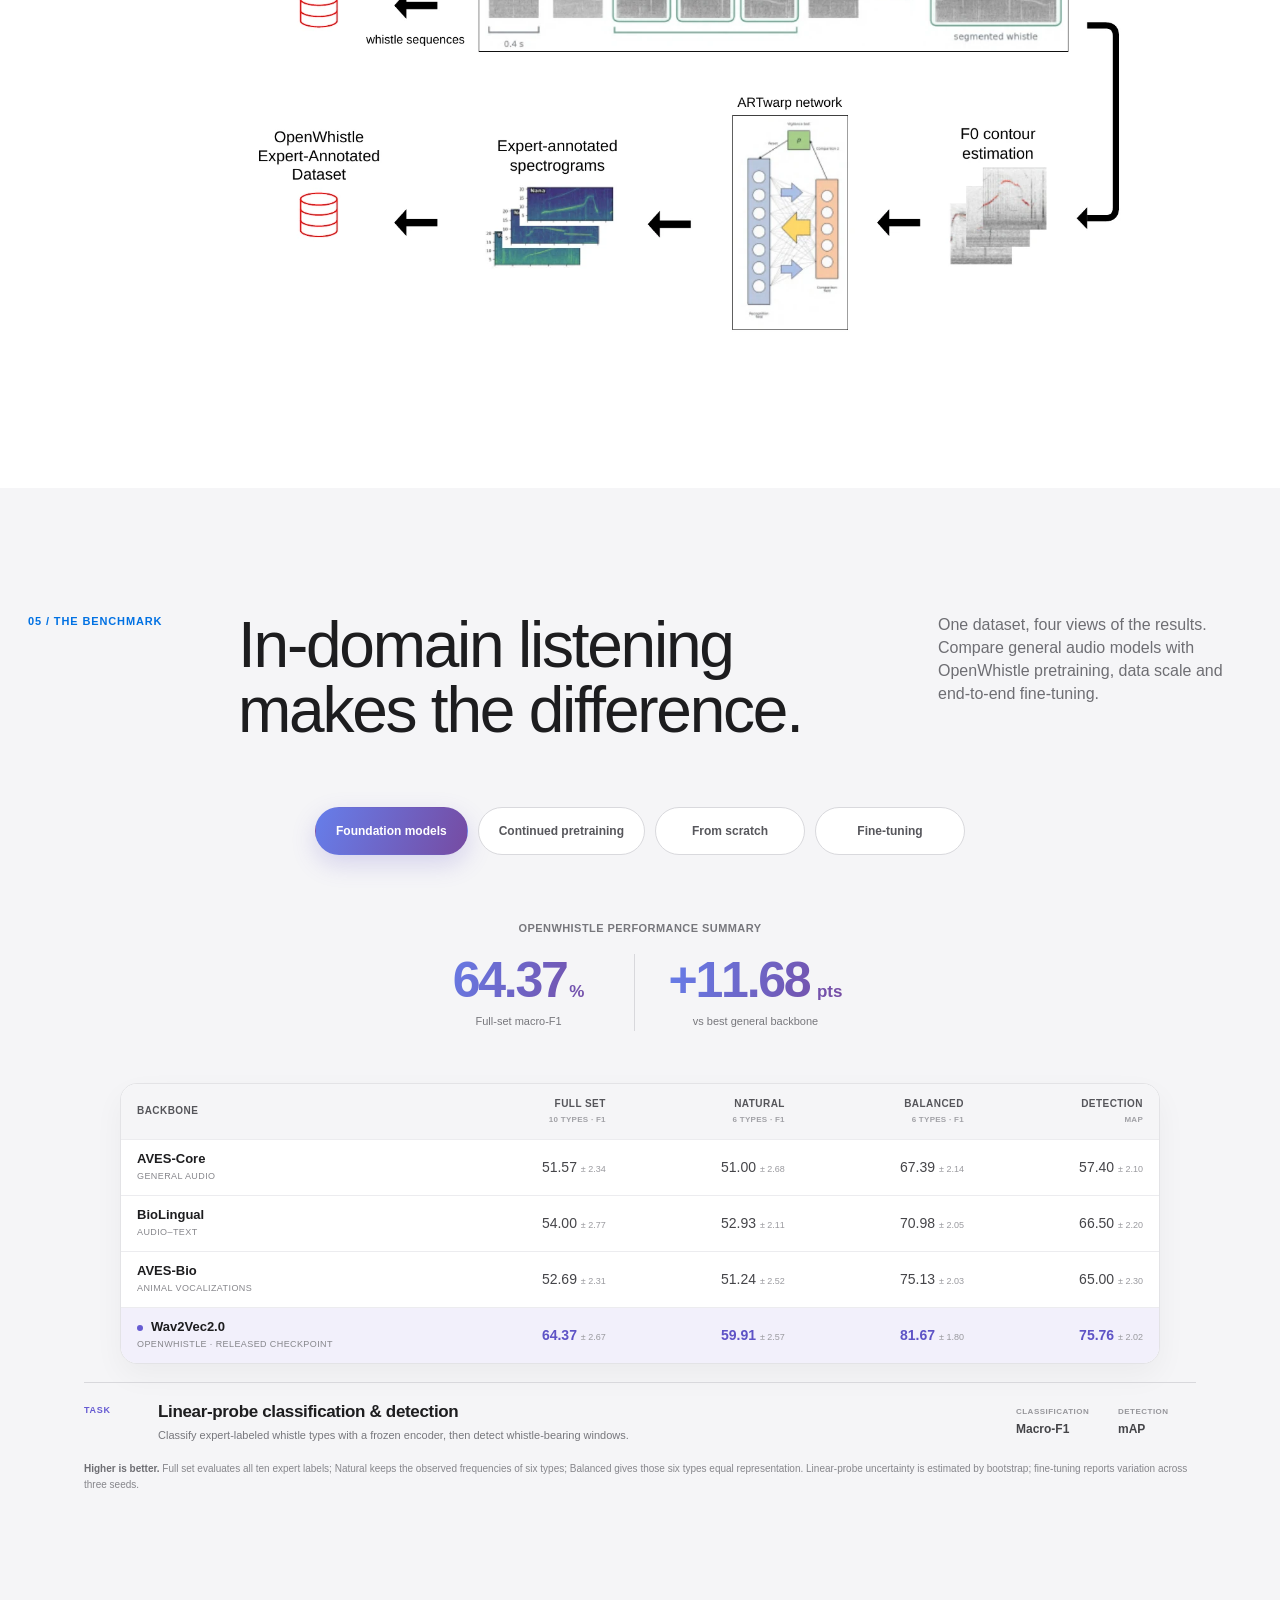
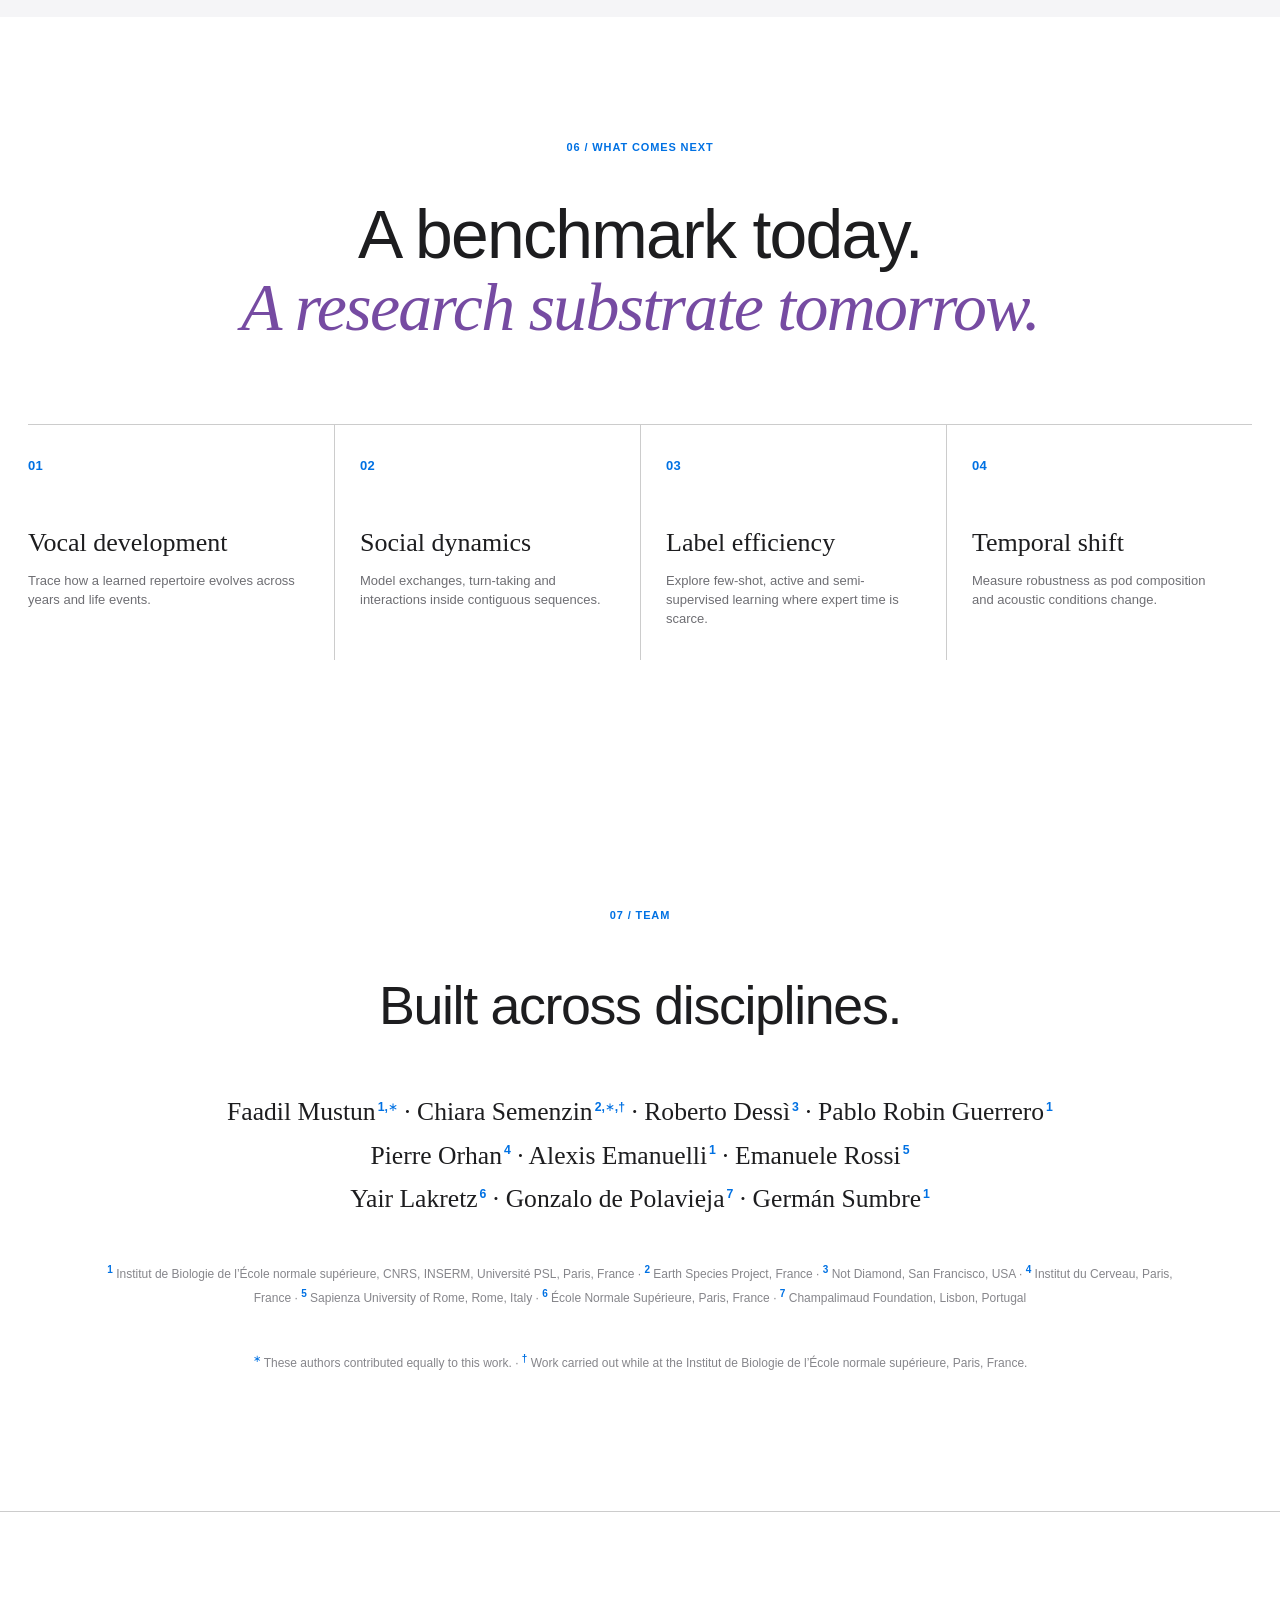
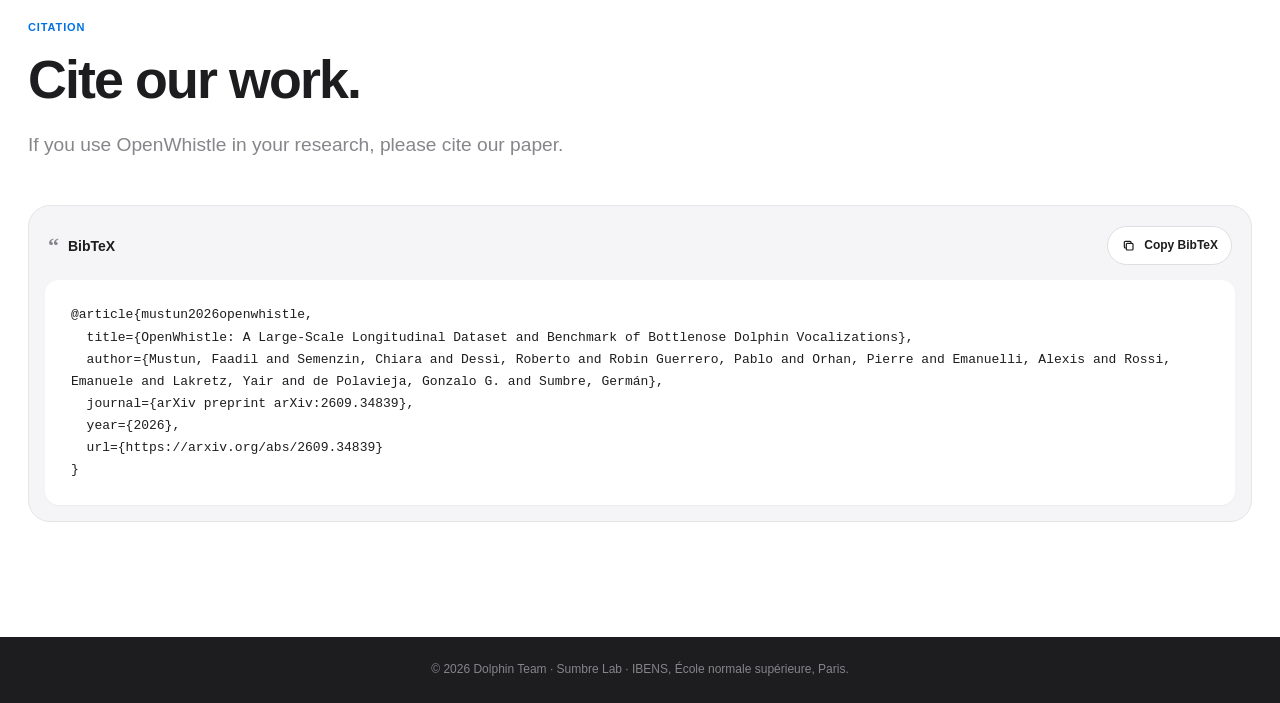
==== commit 8cb4f9ec: "Mark equal contribution on OpenWhistle authors Co-Authored-By: Claude Opus 5.5 <noreply@anthropic.co" ====
--- a/openwhistle/index.html
+++ b/openwhistle/index.html
@@ -346,8 +346,9 @@
       <section class="team section-pad">
         <p class="section-index">07 / TEAM</p>
         <h2>Built across disciplines.</h2>
-        <p class="authors"><a href="https://fmustun.github.io/" target="_blank" rel="noreferrer">Faadil Mustun</a><sup>1</sup> · <a href="https://chiarasemenzin.github.io/" target="_blank" rel="noreferrer">Chiara Semenzin</a><sup>1,2</sup> · <a href="https://robertodessi.github.io/" target="_blank" rel="noreferrer">Roberto Dessì</a><sup>3</sup> · <a href="https://veridisyndrome.github.io/" target="_blank" rel="noreferrer">Pablo Robin Guerrero</a><sup>1</sup><br class="authors-row-break" /><a href="https://pierreorhan.github.io/" target="_blank" rel="noreferrer">Pierre Orhan</a><sup>4</sup> · Alexis Emanuelli<sup>1</sup> · <a href="https://emanuelerossi.co.uk/" target="_blank" rel="noreferrer">Emanuele Rossi</a><sup>5</sup><br class="authors-row-break" /><a href="https://yairlak.github.io/" target="_blank" rel="noreferrer">Yair Lakretz</a><sup>6</sup> · <a href="https://www.polaviejalab.org/" target="_blank" rel="noreferrer">Gonzalo de Polavieja</a><sup>7</sup> · <a href="https://www.zebrain.biologie.ens.fr/" target="_blank" rel="noreferrer">Germán Sumbre</a><sup>1</sup></p>
-        <p class="team-note team-affiliations"><sup>1</sup> Institut de Biologie de l’ENS (IBENS), Département de biologie, École normale supérieure, CNRS, INSERM, Université PSL, Paris, France · <sup>2</sup> Earth Species Project · <sup>3</sup> Not Diamond, San Francisco, USA · <sup>4</sup> Institut du Cerveau, Paris, France · <sup>5</sup> Sapienza University of Rome, Rome, Italy · <sup>6</sup> École Normale Supérieure, Paris, France · <sup>7</sup> Champalimaud Foundation, Lisbon, Portugal</p>
+        <p class="authors"><a href="https://fmustun.github.io/" target="_blank" rel="noreferrer">Faadil Mustun</a><sup>1,∗</sup> · <a href="https://chiarasemenzin.github.io/" target="_blank" rel="noreferrer">Chiara Semenzin</a><sup>2,∗,†</sup> · <a href="https://robertodessi.github.io/" target="_blank" rel="noreferrer">Roberto Dessì</a><sup>3</sup> · <a href="https://veridisyndrome.github.io/" target="_blank" rel="noreferrer">Pablo Robin Guerrero</a><sup>1</sup><br class="authors-row-break" /><a href="https://pierreorhan.github.io/" target="_blank" rel="noreferrer">Pierre Orhan</a><sup>4</sup> · Alexis Emanuelli<sup>1</sup> · <a href="https://emanuelerossi.co.uk/" target="_blank" rel="noreferrer">Emanuele Rossi</a><sup>5</sup><br class="authors-row-break" /><a href="https://yairlak.github.io/" target="_blank" rel="noreferrer">Yair Lakretz</a><sup>6</sup> · <a href="https://www.polaviejalab.org/" target="_blank" rel="noreferrer">Gonzalo de Polavieja</a><sup>7</sup> · <a href="https://www.zebrain.biologie.ens.fr/" target="_blank" rel="noreferrer">Germán Sumbre</a><sup>1</sup></p>
+        <p class="team-note team-affiliations"><sup>1</sup> Institut de Biologie de l’École normale supérieure, CNRS, INSERM, Université PSL, Paris, France · <sup>2</sup> Earth Species Project, France · <sup>3</sup> Not Diamond, San Francisco, USA · <sup>4</sup> Institut du Cerveau, Paris, France · <sup>5</sup> Sapienza University of Rome, Rome, Italy · <sup>6</sup> École Normale Supérieure, Paris, France · <sup>7</sup> Champalimaud Foundation, Lisbon, Portugal</p>
+        <p class="team-note team-affiliations"><sup>∗</sup> These authors contributed equally to this work. · <sup>†</sup> Work carried out while at the Institut de Biologie de l’École normale supérieure, Paris, France.</p>
       </section>
 
 
--- a/styles.css
+++ b/styles.css
@@ -619,7 +619,7 @@
 .lab-people-grid article { min-width: 0; display: flex; flex-direction: column; align-items: flex-start; padding-bottom: 20px; }
 .lab-portrait { position: relative; width: min(100%, 260px); aspect-ratio: 1 / 1; margin: 0 0 22px; overflow: hidden; background: #f5f5f7; }
 .lab-portrait img { width: 100%; height: 100%; object-fit: cover; object-position: center top; }
-.lab-portrait-faadil img { object-position: center top; }
+.lab-portrait-faadil img { object-position: center bottom; transform: scale(2.4); transform-origin: 100% 80%; }
 .lab-portrait-pablo img { object-position: center 35%; }
 .lab-portrait-german img { object-position: center top; }
 .lab-people-grid h3 { margin: 0; font-family: Georgia, serif; font-size: clamp(24px, 2.05vw, 31px); line-height: 1.12; font-weight: 400; white-space: nowrap; }
